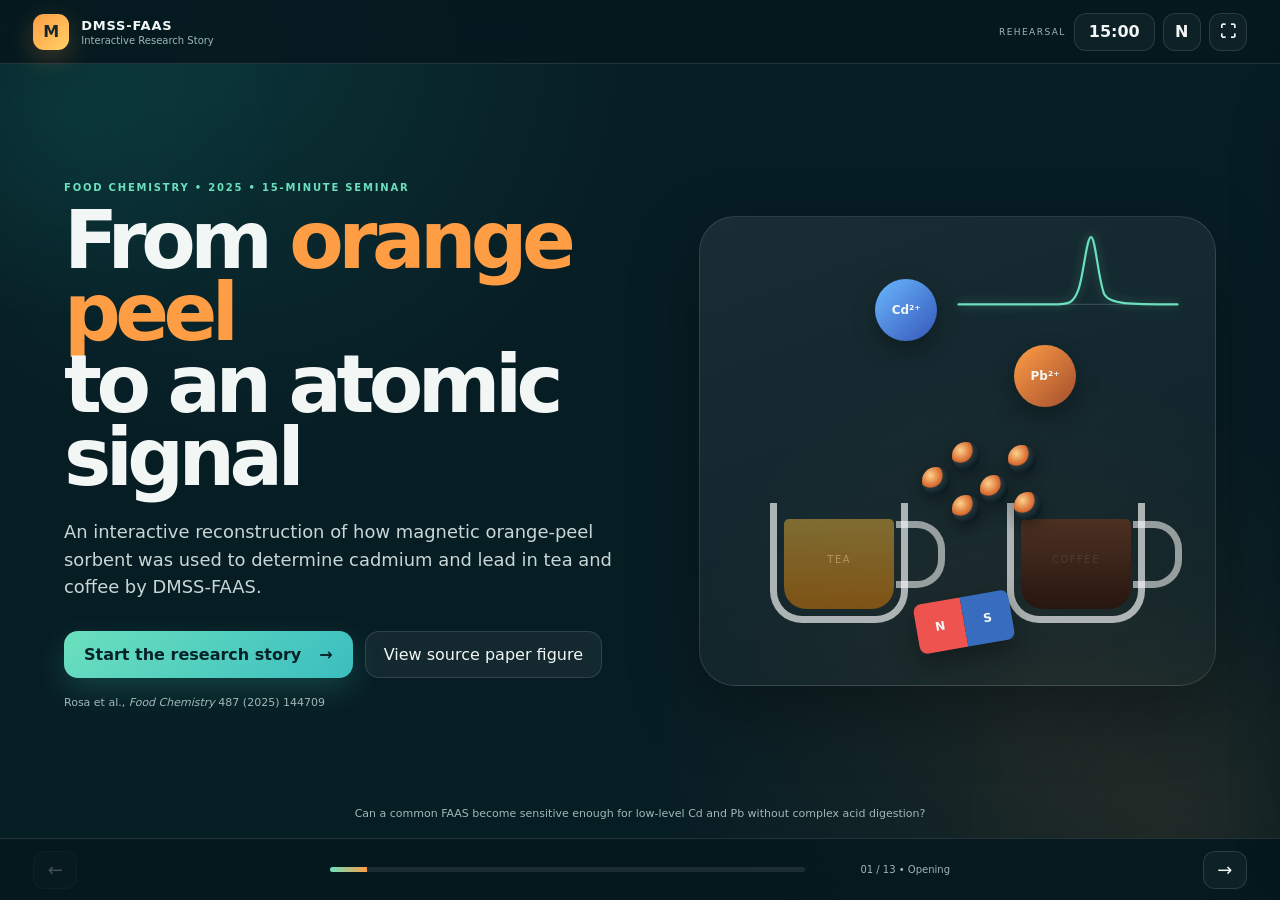
==== index.html @ c02c02b7 "Add files via upload" ====
<!DOCTYPE html>

<html lang="en">
<head>
<meta charset="utf-8"/>
<meta content="width=device-width, initial-scale=1, viewport-fit=cover" name="viewport"/>
<meta content="#071d24" name="theme-color"/>
<meta content="Interactive 15-minute research presentation on DMSS-FAAS determination of cadmium and lead in tea and coffee." name="description"/>
<title>DMSS-FAAS Interactive Research Story</title>
<link href="manifest.webmanifest" rel="manifest"/>
<link href="assets/icon.svg" rel="icon" type="image/svg+xml"/>
<link href="styles.css" rel="stylesheet"/>
</head>
<body>
<div aria-live="polite" class="app" id="app">
<header class="topbar">
<div aria-label="DMSS-FAAS research presentation" class="brand">
<span class="brand-mark">M</span>
<div>
<strong>DMSS-FAAS</strong>
<small>Interactive Research Story</small>
</div>
</div>
<div class="top-actions">
<div class="timer-wrap" title="15-minute rehearsal timer">
<span class="timer-label">REHEARSAL</span>
<button aria-label="Start or pause timer" class="timer" id="timerButton" type="button">15:00</button>
</div>
<button aria-label="Open presenter notes" class="icon-button" id="notesButton" title="Presenter notes (N)" type="button">N</button>
<button aria-label="Enter fullscreen" class="icon-button" id="fullscreenButton" title="Fullscreen (F)" type="button">⛶</button>
</div>
</header>
<main class="stage" id="stage">
<section class="scene is-active scene-opening" data-notes="เปิดด้วยคำถามง่าย ๆ ว่า ชาและกาแฟที่ดื่มทุกวันอาจมีโลหะหนักในระดับต่ำหรือไม่ จากนั้นบอกว่างานนี้ไม่ได้สร้างเครื่องมือใหม่ทั้งเครื่อง แต่ปรับวิธีเตรียมและนำตัวอย่างเข้าสู่ FAAS ให้มีประสิทธิภาพขึ้น" data-time="40" data-title="Opening">
<div class="ambient-orb orb-a"></div><div class="ambient-orb orb-b"></div>
<div class="hero-grid">
<div class="hero-copy reveal">
<span class="eyebrow">FOOD CHEMISTRY • 2025 • 15-MINUTE SEMINAR</span>
<h1>From <em>orange peel</em><br/>to an atomic signal</h1>
<p class="lead">An interactive reconstruction of how magnetic orange-peel sorbent was used to determine cadmium and lead in tea and coffee by DMSS-FAAS.</p>
<div class="hero-actions">
<button class="primary-button" data-next="" type="button">Start the research story <span>→</span></button>
<button class="ghost-button" data-open="paper" type="button">View source paper figure</button>
</div>
<p class="source-line">Rosa et al., <i>Food Chemistry</i> 487 (2025) 144709</p>
</div>
<div aria-label="Animated tea, coffee, metal ions and magnetic sorbent illustration" class="hero-visual reveal delay-1">
<div class="cup tea-cup"><span>TEA</span><i></i></div>
<div class="cup coffee-cup"><span>COFFEE</span><i></i></div>
<div class="metal-ion cd-ion">Cd²⁺</div>
<div class="metal-ion pb-ion">Pb²⁺</div>
<div class="magnetic-cluster">
<span></span><span></span><span></span><span></span><span></span><span></span>
</div>
<div class="magnet-mini"><b>N</b><b>S</b></div>
<svg aria-hidden="true" class="signal-line" viewbox="0 0 420 180">
<path class="signal-base" d="M10 145 C80 145,120 145,180 145 S250 145,410 145"></path>
<path class="signal-peak" d="M10 145 C80 145,120 145,180 145 C215 145,220 142,229 118 C238 94,244 22,252 22 C260 22,265 98,276 126 C286 145,320 145,410 145"></path>
</svg>
</div>
</div>
<div class="opening-question">Can a common FAAS become sensitive enough for low-level Cd and Pb without complex acid digestion?</div>
</section>
<section class="scene" data-notes="เน้นว่านี่เป็นทั้งงานพัฒนาวิธีและงานพิสูจน์ความใช้ได้ เป้าหมายไม่ใช่แค่ให้เกิดสัญญาณ แต่ต้องวัดได้ต่ำกว่าเกณฑ์ ควบคุมความแม่นยำ ความเที่ยง และผลกระทบจากเมทริกซ์" data-time="55" data-title="Goal">
<div class="section-heading">
<span class="section-number">01</span>
<div><span class="eyebrow">RESEARCH GOAL</span><h2>What did the researchers try to prove?</h2></div>
</div>
<div class="goal-layout">
<article class="goal-card main-goal reveal">
<div class="card-icon target-icon">◎</div>
<span class="card-kicker">PRIMARY OBJECTIVE</span>
<h3>Develop and validate a greener FAAS-based method for Cd and Pb in tea and coffee.</h3>
<p>Magnetic orange peel powder (M-OPP) should capture the metals, permit magnetic separation, and carry the analytes directly into the FAAS flame.</p>
</article>
<div class="goal-stack reveal delay-1">
<article class="goal-card compact"><b>1</b><span>Synthesize and characterize M-OPP</span></article>
<article class="goal-card compact"><b>2</b><span>Optimize extraction conditions</span></article>
<article class="goal-card compact"><b>3</b><span>Model kinetics and adsorption capacity</span></article>
<article class="goal-card compact"><b>4</b><span>Validate linearity, LOD, LOQ, precision and accuracy</span></article>
<article class="goal-card compact"><b>5</b><span>Apply the method to commercial beverages</span></article>
</div>
</div>
<div class="regulatory-strip reveal delay-2">
<div><span>ANALYTICAL TARGET</span><strong>Quantify below the maximum residue limits</strong></div>
<div class="threshold"><span>Cd</span><b>20</b><small>µg L⁻¹</small></div>
<div class="threshold"><span>Pb</span><b>50</b><small>µg L⁻¹</small></div>
</div>
</section>
<section class="scene" data-notes="เปรียบเทียบแก่นของวิธีเดิมและวิธีใหม่ วิธีเดิมมักย่อยตัวอย่าง ใช้กรดและพ่นสารละลายผ่าน nebulizer โดยมีเพียงบางส่วนเข้าสู่ atomizer ส่วน DMSS-FAAS สกัดโลหะบนอนุภาคแล้วนำอนุภาคเข้าสู่เปลวไฟโดยตรง" data-time="75" data-title="Old vs new">
<div class="section-heading">
<span class="section-number">02</span>
<div><span class="eyebrow">METHOD DIFFERENCE</span><h2>What changes compared with conventional FAAS?</h2></div>
</div>
<div aria-label="Compare methods" class="comparison-switch" role="tablist">
<button class="compare-tab is-selected" data-method="conventional" type="button">Conventional FAAS</button>
<button class="compare-tab" data-method="dmss" type="button">DMSS-FAAS</button>
</div>
<div class="method-comparison reveal">
<article class="method-panel conventional is-visible" data-method-panel="conventional">
<div class="method-title"><span class="method-badge">OLD WORKFLOW</span><h3>Digest → nebulize → atomize</h3></div>
<div class="conventional-visual">
<div class="acid-bottle">HNO₃</div>
<div class="heat-vessel"><div class="liquid"></div><span>mineralization</span></div>
<div class="arrow-flow">→</div>
<div class="nebulizer"><div class="spray"></div><span>nebulizer</span></div>
<div class="arrow-flow">→</div>
<div class="atomizer-box"><div class="tiny-particles"></div><b>~10%</b><span>reaches atomizer</span></div>
</div>
<div class="method-points"><span>Strong acids / oxidants</span><span>Time and heat</span><span>Low sample transport efficiency</span></div>
</article>
<article class="method-panel dmss" data-method-panel="dmss">
<div class="method-title"><span class="method-badge">PROPOSED WORKFLOW</span><h3>Capture → magnetically collect → burn directly</h3></div>
<div class="dmss-mini-flow">
<div class="mini-step"><i class="tube-icon"></i><span>Cd/Pb captured on M-OPP</span></div><b>→</b>
<div class="mini-step"><i class="magnet-icon"></i><span>Magnetic separation</span></div><b>→</b>
<div class="mini-step"><i class="probe-icon"></i><span>Probe collects particles</span></div><b>→</b>
<div class="mini-step"><i class="flame-icon"></i><span>Direct flame introduction</span></div>
</div>
<div class="transport-meter"><span>Extracted analyte delivered to atomization zone</span><div><i style="width:100%"></i></div><strong>High transfer efficiency</strong></div>
<div class="method-points positive"><span>No complex acid digestion</span><span>Preconcentration</span><span>Stronger transient signal</span></div>
</article>
</div>
<div class="difference-verdict"><b>Central innovation:</b> the sorbent is not only an extractor; it becomes the sample carrier into the flame.</div>
</section>
<section class="scene" data-notes="สาธิตขั้นตอนตาม Fig. 1 ทีละขั้น 30 mL ตัวอย่าง + M-OPP 3 mg เขย่า 25 นาที แยกด้วยแม่เหล็ก 10 วินาที เก็บด้วย probe และนำเข้าเปลวไฟ สัญญาณเป็น transient peak ประมาณ 16 วินาที" data-time="115" data-title="Virtual experiment">
<div class="section-heading">
<span class="section-number">03</span>
<div><span class="eyebrow">INTERACTIVE METHOD</span><h2>Run the DMSS-FAAS experiment</h2></div>
<button class="small-button" id="resetExperiment" type="button">Reset</button>
</div>
<div class="experiment-layout">
<div class="experiment-stage reveal">
<div class="lab-bench">
<div class="sample-tube" id="sampleTube">
<div class="tube-liquid"></div>
<div aria-hidden="true" class="particles" id="particles"></div>
<span class="tube-label">30 mL sample</span>
</div>
<div class="external-magnet" id="externalMagnet"><b>N</b><b>S</b></div>
<div class="magnetic-probe" id="magneticProbe"><span></span><i></i></div>
<div class="faas-unit">
<div class="burner-flame" id="flame"></div>
<div class="burner"></div>
<div class="beam"></div>
<span>FAAS</span>
</div>
<div class="signal-monitor">
<svg aria-label="Transient absorbance signal" viewbox="0 0 300 130">
<path class="axis" d="M12 110 H288 M22 10 V112"></path>
<path class="experiment-signal" d="M22 105 C80 105 120 105 160 105 C190 105 220 105 280 105" id="experimentSignal"></path>
</svg>
<span id="signalCaption">Waiting for sorbent introduction</span>
</div>
</div>
<div class="experiment-status">
<span id="experimentStep">Step 1 of 5</span>
<strong id="experimentInstruction">Add 3 mg of M-OPP to the sample.</strong>
<div class="experiment-progress"><i id="experimentProgress"></i></div>
</div>
</div>
<aside class="experiment-controls reveal delay-1">
<div class="metal-select">
<button class="metal-button is-active" data-metal="Cd" type="button">Cd <small>pH 7.0</small></button>
<button class="metal-button" data-metal="Pb" type="button">Pb <small>pH 4.0</small></button>
</div>
<ol class="protocol-list">
<li class="is-current"><button data-exp-step="0" type="button"><b>01</b><span>Add 3 mg M-OPP</span></button></li>
<li><button data-exp-step="1" type="button"><b>02</b><span>Shake 25 min at 1000 rpm</span></button></li>
<li><button data-exp-step="2" type="button"><b>03</b><span>Magnetic separation, 10 s</span></button></li>
<li><button data-exp-step="3" type="button"><b>04</b><span>Collect with magnetic probe</span></button></li>
<li><button data-exp-step="4" type="button"><b>05</b><span>Insert into flame and read peak</span></button></li>
</ol>
<button class="primary-button full" id="runExperiment" type="button">Run next step <span>→</span></button>
<button class="text-button" data-open="paper" type="button">Compare with Fig. 1 from the paper</button>
</aside>
</div>
</section>
<section class="scene" data-notes="อธิบายว่าทำไมเชื่อว่าวัสดุ M-OPP ถูกสร้างสำเร็จและเหมาะกับการจับโลหะ FTIR แสดง Fe-O และหมู่ฟังก์ชัน zeta potential เป็นลบเหนือ pH 3 ภาพ TEM/SEM และพื้นที่ผิวสนับสนุนลักษณะทางกายภาพ" data-time="80" data-title="Sorbent evidence">
<div class="section-heading">
<span class="section-number">04</span>
<div><span class="eyebrow">MATERIAL + PROOF</span><h2>How was magnetic orange peel powder made and verified?</h2></div>
</div>
<div class="sorbent-layout">
<div class="synthesis-flow reveal">
<button class="synthesis-step is-active" data-synthesis="wash" type="button"><i>01</i><b>Wash &amp; dry</b><span>Orange peel, 60 °C</span></button>
<button class="synthesis-step" data-synthesis="grind" type="button"><i>02</i><b>Grind &amp; sieve</b><span>&lt;106 µm</span></button>
<button class="synthesis-step" data-synthesis="magnetize" type="button"><i>03</i><b>Add Fe₃O₄</b><span>Co-precipitation</span></button>
<button class="synthesis-step" data-synthesis="separate" type="button"><i>04</i><b>Magnetic recovery</b><span>Wash, dry, sieve</span></button>
<div class="synthesis-visual state-wash" id="synthesisVisual">
<div class="orange-peel-shape"></div>
<div class="powder-cloud"></div>
<div class="iron-dots"></div>
<div class="synthesis-magnet"><b>N</b><b>S</b></div>
</div>
</div>
<div class="evidence-grid reveal delay-1">
<article class="evidence-card"><span>CHEMICAL</span><b>FTIR</b><p>Fe–O band near 580 cm⁻¹ supports magnetite incorporation; carboxyl and hydroxyl groups provide binding sites.</p></article>
<article class="evidence-card"><span>SURFACE CHARGE</span><b>Zeta potential</b><p>Negative surface charge above pH 3 favors electrostatic interaction with Cd²⁺ and Pb²⁺.</p></article>
<article class="evidence-card"><span>MORPHOLOGY</span><b>TEM / SEM</b><p>Aggregated, heterogeneous particles and a rougher surface support accessible adsorption sites.</p></article>
<article class="evidence-card metrics"><span>PHYSICAL</span><div><b>41.637</b><small>m² g⁻¹ surface area</small></div><div><b>27.20 ± 1.63</b><small>µm average particle size</small></div></article>
</div>
</div>
<div class="evidence-actions"><button class="ghost-button" data-open="characterization" type="button">Open Fig. 2 characterization</button><button class="ghost-button" data-open="microscopy" type="button">Open Fig. 3 microscopy</button></div>
</section>
<section class="scene" data-notes="เลื่อนค่าตัวแปรเพื่อแสดงว่าแบบจำลอง DOE ทำนาย absorbance สูงขึ้นเมื่อใช้ระดับสูงของตัวแปรในช่วงที่ศึกษา ค่าที่ใช้จริงคือ 30 mL, 3 mg, 25 นาที อธิบายว่านี่เป็นผลภายในขอบเขตแบบ factorial ไม่ใช่การทำนายนอกช่วง" data-time="70" data-title="Optimization">
<div class="section-heading">
<span class="section-number">05</span>
<div><span class="eyebrow">DESIGN OF EXPERIMENTS</span><h2>Why were 30 mL, 3 mg and 25 min selected?</h2></div>
</div>
<div class="optimization-layout">
<div class="optimizer reveal">
<div class="optimizer-toolbar">
<label>Matrix<select id="matrixSelect"><option value="tea">Tea</option><option value="coffee">Coffee</option></select></label>
<label>Metal<select id="optimizerMetal"><option value="Cd">Cd</option><option value="Pb">Pb</option></select></label>
</div>
<label class="range-row"><span>Sample volume <b id="volumeValue">30 mL</b></span><input id="volumeRange" max="30" min="5" step="1" type="range" value="30"/></label>
<label class="range-row"><span>M-OPP mass <b id="massValue">3.0 mg</b></span><input id="massRange" max="3" min="0.5" step="0.1" type="range" value="3"/></label>
<label class="range-row"><span>Contact time <b id="timeValue">25 min</b></span><input id="timeRange" max="25" min="3" step="1" type="range" value="25"/></label>
<button class="primary-button full" id="setOptimum" type="button">Set optimized condition</button>
<p class="model-note">Model-based visualization using the paper's factorial regression within the studied ranges.</p>
</div>
<div class="response-card reveal delay-1">
<span>PREDICTED ABSORBANCE</span>
<strong id="predictedAbsorbance">1.290</strong>
<div class="response-gauge"><i id="responseGauge"></i></div>
<div class="optimization-verdict" id="optimizationVerdict">Optimized region reached</div>
<div class="doe-proof"><div><b>2³ factorial</b><span>screened volume, time and mass</span></div><div><b>Doehlert</b><span>refined volume and time</span></div><div><b>R² 0.911–0.977</b><span>reduced regression models</span></div></div>
</div>
</div>
</section>
<section class="scene" data-notes="แยก kinetics กับ isotherm ให้ชัด kinetics บอกความเร็วและรูปแบบการดูดซับ ส่วน qmax คือความจุสูงสุดของวัสดุ ไม่ใช่ความเข้มข้นในเครื่องดื่ม Pb จับได้มากกว่า Cd อย่างชัดเจน" data-time="65" data-title="Adsorption">
<div class="section-heading">
<span class="section-number">06</span>
<div><span class="eyebrow">MECHANISM</span><h2>How do Cd and Pb behave on M-OPP?</h2></div>
</div>
<div class="adsorption-toggle"><button class="adsorb-button is-active" data-adsorb="Cd" type="button">Cadmium</button><button class="adsorb-button" data-adsorb="Pb" type="button">Lead</button></div>
<div class="adsorption-layout">
<div class="adsorption-animation reveal">
<div class="surface-label">M-OPP surface: –COO⁻ / –OH</div>
<div class="sorbent-surface"><span></span><span></span><span></span><span></span><span></span><span></span></div>
<div class="adsorb-ions cd-mode" id="adsorbIons"><i>Cd²⁺</i><i>Cd²⁺</i><i>Cd²⁺</i><i>Cd²⁺</i><i>Cd²⁺</i></div>
</div>
<div class="kinetics-card reveal delay-1">
<span>KINETIC FIT</span><strong id="kineticModel">Avrami fractional-order</strong>
<svg aria-label="Adsorption kinetics curve" viewbox="0 0 420 210"><path class="axis" d="M45 175 H400 M45 20 V175"></path><path class="curve-line" d="M45 175 C70 80 105 48 160 36 C230 24 310 23 390 23" id="kineticCurve"></path><text x="52" y="18">qₜ</text><text x="385" y="198">t</text></svg>
<div><b id="kineticQe">0.18 mg g⁻¹</b><span>equilibrium capacity from kinetic model</span></div>
</div>
<div class="capacity-card reveal delay-2">
<span>ISOTHERM FIT</span><strong id="isothermModel">Toth</strong>
<div class="capacity-orbit"><b id="qmaxValue">0.510</b><small>mg g⁻¹ q<sub>max</sub></small></div>
<p id="adsorbInterpretation">Cd showed lower capacity and behavior consistent with heterogeneous adsorption sites.</p>
</div>
</div>
<div class="scientific-warning">q<sub>e</sub> and q<sub>max</sub> describe sorbent capacity in adsorption experiments — not contamination levels in beverages.</div>
</section>
<section class="scene" data-notes="อธิบายว่าคำว่า sensitivity gain หมายถึงความชันของ calibration curve สูงขึ้น ไม่ใช่ accuracy สูงขึ้น 106 เท่า Pb ได้ผลเด่นที่สุด ขณะที่ coffee gain ต่ำกว่าน้ำและชาเนื่องจากเมทริกซ์ซับซ้อนกว่า" data-time="70" data-title="Performance">
<div class="section-heading">
<span class="section-number">07</span>
<div><span class="eyebrow">RESULTS + EFFICIENCY</span><h2>How much performance was gained?</h2></div>
</div>
<div class="performance-layout">
<div class="sensitivity-card reveal">
<div class="card-header"><div><span>SENSITIVITY GAIN</span><h3>Calibration slope vs conventional FAAS</h3></div><div class="mini-toggle"><button class="gain-button is-active" data-gain="Cd" type="button">Cd</button><button class="gain-button" data-gain="Pb" type="button">Pb</button></div></div>
<div aria-label="Sensitivity gain bar chart" class="bar-chart" id="gainChart"></div>
<p><b>Important:</b> a 106.66× gain means a steeper calibration slope, not 106.66× better accuracy.</p>
</div>
<div class="efficiency-grid reveal delay-1">
<article><span class="eff-icon">◷</span><b>25 min</b><small>d-SPE extraction</small></article>
<article><span class="eff-icon">⌁</span><b>~16 s</b><small>transient FAAS readout</small></article>
<article><span class="eff-icon">♻</span><b>Low reagent burden</b><small>avoids large acid volumes</small></article>
<article><span class="eff-icon">◉</span><b>3 mg</b><small>M-OPP per analysis</small></article>
</div>
</div>
<div class="performance-verdict"><span>Overall assessment</span><strong>High fit-for-purpose efficiency</strong><small>within the tested matrices and laboratory conditions</small></div>
</section>
<section class="scene" data-notes="ตอบคำถามความน่าเชื่อถือเป็นชั้นหลักฐาน ไม่ใช่บอกแค่ว่า r สูง มีหลักฐานวัสดุ สถิติ วิธีวิเคราะห์ และตัวอย่างจริง แต่ความพร้อมใช้เป็นมาตรฐานยังปานกลาง เพราะยังทำในห้องเดียวและ probe ใส่ด้วยมือ" data-time="90" data-title="Reliability">
<div class="section-heading">
<span class="section-number">08</span>
<div><span class="eyebrow">VALIDATION + RELIABILITY</span><h2>How credible are the results — and how was that shown?</h2></div>
</div>
<div class="reliability-layout">
<div class="validation-dashboard reveal">
<article><span>Linearity</span><b>r = 0.991–0.999</b><i class="status good">PASS</i></article>
<article><span>Cd LOD</span><b>3.24–6.49 µg L⁻¹</b><i class="status good">BELOW MRL</i></article>
<article><span>Pb LOD</span><b>1.56–5.99 µg L⁻¹</b><i class="status good">BELOW MRL</i></article>
<article><span>LOQ</span><b>5–10 µg L⁻¹</b><i class="status good">FIT FOR TARGET</i></article>
<article><span>Precision</span><b>RSD &lt; 20%</b><i class="status good">ACCEPTABLE</i></article>
<article><span>Blank SD</span><b>&lt; 0.005</b><i class="status good">LOW NOISE</i></article>
</div>
<div class="evidence-ladder reveal delay-1">
<h3>Layers of evidence</h3>
<ol>
<li><b>Material evidence</b><span>FTIR, TGA/DTG, zeta potential, TEM/SEM, surface area</span></li>
<li><b>Statistical evidence</b><span>DOE, ANOVA, residual assumptions, model-selection criteria</span></li>
<li><b>Analytical evidence</b><span>Matrix-matched calibration, LOD/LOQ, RSD, RE, blanks</span></li>
<li><b>Application evidence</b><span>Commercial tea and coffee samples plus raw supplementary data</span></li>
</ol>
</div>
<div class="credibility-card reveal delay-2">
<span>CRITICAL JUDGMENT</span>
<div class="credibility-ring"><b>Strong</b><small>in-lab evidence</small></div>
<p>Reliable for the tested method, matrices and laboratory — but not yet proven as a universal standard method.</p>
<div class="limits-mini"><span>Manual probe insertion</span><span>Single research setting</span><span>No inter-lab validation</span><span>No clear CRM / independent confirmation</span></div>
</div>
</div>
</section>
<section class="scene" data-notes="แยก detected กับ quantified Cd ไม่พบเหนือ LOD ส่วน Pb พบเหนือ LOD 8 ตัวอย่าง และวัดเชิงปริมาณได้ 5 ตัวอย่าง ทุกค่าต่ำกว่า 50 ไมโครกรัมต่อลิตร ย้ำว่า not detected ไม่เท่ากับศูนย์" data-time="70" data-title="Real samples">
<div class="section-heading">
<span class="section-number">09</span>
<div><span class="eyebrow">REAL-SAMPLE FINDINGS</span><h2>What happened in actual tea and coffee samples?</h2></div>
</div>
<div class="sample-summary reveal">
<article><span>Cd</span><b>Not detected</b><small>in the reported real-sample analysis</small></article>
<article><span>Pb</span><b>Detected in 8</b><small>samples above LOD</small></article>
<article><span>Pb</span><b>Quantified in 5</b><small>samples above LOQ</small></article>
<article><span>Safety comparison</span><b>All below 50</b><small>µg L⁻¹ Pb MRL</small></article>
</div>
<div class="real-results-layout">
<div class="real-sample-chart reveal" id="realSampleChart"></div>
<div class="sample-inspector reveal delay-1">
<span>SELECT A QUANTIFIED SAMPLE</span>
<div class="sample-buttons" id="sampleButtons"></div>
<div class="selected-sample"><span id="selectedSampleType">Mint tea</span><strong id="selectedSampleValue">10.67</strong><small>µg L⁻¹ Pb</small><div class="mrl-line"><i id="sampleMrlFill"></i><b>MRL 50</b></div></div>
<p><b>“Not detected”</b> means below the method detection limit — not proof of absolute zero.</p>
</div>
</div>
</section>
<section class="scene" data-notes="กำหนดขอบเขตให้ชัด งานนี้ใช้ชาหลายชนิดและกาแฟเชิงพาณิชย์จากตลาดท้องถิ่น เตรียมแบบชงน้ำร้อน ไม่ได้ครอบคลุมทุกประเทศ ทุกแบรนด์ หรือทุกชนิดอาหาร และมีความไม่สอดคล้องของจำนวนตัวอย่างกับช่วง Pb ระหว่างส่วนต่าง ๆ ของบทความ" data-time="60" data-title="Scope">
<div class="section-heading">
<span class="section-number">10</span>
<div><span class="eyebrow">EXPERIMENTAL SCOPE</span><h2>What was tested — and what was not?</h2></div>
</div>
<div class="scope-layout">
<div class="scope-in reveal">
<h3>Inside the study</h3>
<div class="matrix-chips"><span>Chamomile</span><span>Mate</span><span>Black tea</span><span>Fennel</span><span>Mint</span><span>Green tea</span><span>Hibiscus</span><span>Coffee</span></div>
<div class="prep-grid"><article><b>Tea</b><span>1 g / 200 mL water<br/>100 °C, 10 min, filtration</span></article><article><b>Coffee</b><span>10 g / 200 mL water<br/>100 °C, 10 min, filtration</span></article><article><b>Cd</b><span>pH 7.0</span></article><article><b>Pb</b><span>pH 4.0</span></article></div>
</div>
<div class="scope-out reveal delay-1">
<h3>Outside the evidence</h3>
<ul><li>Not a global survey of tea and coffee contamination</li><li>Not validated across multiple laboratories or instruments</li><li>Not automatically transferable to every food matrix</li><li>Manual probe operation may introduce operator dependence</li></ul>
<div class="reporting-note"><b>Reporting caution</b><span>The paper states 33 tea + 10 coffee samples were purchased, while the results section reports 33 real samples analyzed. The Pb range also differs between the abstract/conclusion and Table 4.</span></div>
</div>
</div>
</section>
<section class="scene" data-notes="สรุปเป็นคำตอบสมดุล วิธีนี้มีความไวและเป็นมิตรขึ้น เหมาะกับการตรวจติดตามในเงื่อนไขที่ศึกษา แต่ยังไม่ควรเรียกว่าเป็นวิธีมาตรฐานสากล จบด้วยข้อเสนอให้ทำ automation, inter-lab validation และ independent confirmation" data-time="50" data-title="Conclusion">
<div class="conclusion-grid">
<div class="conclusion-copy reveal">
<span class="eyebrow">FINAL VERDICT</span>
<h2>A promising fit-for-purpose method — not yet a universal standard.</h2>
<div class="answer-grid">
<article><span>GOAL</span><p>Develop a greener, sensitive FAAS method for Cd and Pb in tea and coffee.</p></article>
<article><span>METHOD</span><p>M-OPP captures metals and a magnetic probe introduces the sorbent directly into the flame.</p></article>
<article><span>DIFFERENCE</span><p>Avoids complex digestion and improves analyte transfer and preconcentration.</p></article>
<article><span>RESULTS</span><p>LOQ below regulatory limits; sensitivity gain up to 106.66×; quantified Pb below MRL.</p></article>
<article><span>RELIABILITY</span><p>Strong material, statistical, analytical and real-sample evidence inside one laboratory.</p></article>
<article><span>NEXT PROOF</span><p>Automation, inter-laboratory validation and independent reference confirmation.</p></article>
</div>
</div>
<div class="verdict-visual reveal delay-1">
<div class="cycle-graphic">
<span class="cycle-item c1">Waste-derived<br/>M-OPP</span><span class="cycle-arrow a1">→</span>
<span class="cycle-item c2">Capture<br/>Cd / Pb</span><span class="cycle-arrow a2">→</span>
<span class="cycle-item c3">Direct<br/>FAAS signal</span><span class="cycle-arrow a3">→</span>
<span class="cycle-item c4">Food-safety<br/>monitoring</span>
<div class="cycle-core">DMSS<br/><b>FAAS</b></div>
</div>
<blockquote>“The strongest claim is not the lowest LOD ever; it is a practical balance of sensitivity, simplicity, cost and greener preparation.”</blockquote>
</div>
</div>
<button class="primary-button conclusion-next" data-next="" type="button">Open Q&amp;A evidence panel <span>→</span></button>
</section>
<section class="scene scene-qa" data-notes="หน้านี้ใช้ตอบคำถามหลังจบ ไม่รวมในเวลา 15 นาที กดหัวข้อเพื่อเปิดคำตอบสั้น ๆ และสามารถเปิดภาพต้นฉบับจากบทความได้" data-time="0" data-title="Q&amp;A">
<div class="section-heading">
<span class="section-number">Q&amp;A</span>
<div><span class="eyebrow">BACKUP EVIDENCE</span><h2>Questions the audience may ask</h2></div>
</div>
<div class="qa-grid">
<details open=""><summary>Why use 25 minutes if adsorption equilibrium can occur earlier?</summary><p>The kinetic study describes adsorption in a simplified standard solution. The full analytical optimization considered matrix, volume, sorbent mass, signal and reproducibility, and selected 25 minutes as the optimized operating condition.</p></details>
<details><summary>Why different pH values for Cd and Pb?</summary><p>Adsorption depends on surface charge and metal speciation. The pH screening produced the strongest analytical response at pH 7 for Cd and pH 4 for Pb within the evaluated range.</p></details>
<details><summary>Does 106.66× mean the result is 106.66× more accurate?</summary><p>No. It is a sensitivity gain based on calibration slope. Accuracy and precision were evaluated separately using relative error and RSD.</p></details>
<details><summary>Why is matrix-matched calibration necessary?</summary><p>Water, tea and coffee produced significantly different calibration behavior. Matrix-matched curves reduce bias caused by beverage components.</p></details>
<details><summary>What is the largest practical limitation?</summary><p>Manual probe insertion can affect position, timing and particle delivery. Automation is the clearest next step for reproducibility and routine use.</p></details>
<details><summary>Can the method already be called a standard method?</summary><p>Not yet. It has strong single-laboratory validation, but broad standardization would require inter-laboratory studies, independent confirmation and robust automation.</p></details>
</div>
<div class="reference-footer">
<div><b>Primary reference</b><span>Rosa, T. A. R. et al. (2025). Food Chemistry, 487, 144709.</span></div>
<div class="reference-actions"><button class="ghost-button" data-open="paper" type="button">Fig. 1</button><button class="ghost-button" data-open="characterization" type="button">Fig. 2</button><button class="ghost-button" data-open="microscopy" type="button">Fig. 3</button></div>
</div>
</section>
</main>
<footer class="controls">
<button aria-label="Previous scene" class="nav-button" id="prevButton" type="button">←</button>
<div class="scene-status">
<div class="progress-track"><i id="progressBar"></i></div>
<span id="sceneLabel">01 / 12 • Opening</span>
</div>
<button aria-label="Next scene" class="nav-button" id="nextButton" type="button">→</button>
</footer>
<aside aria-hidden="true" class="notes-panel" id="notesPanel">
<div class="notes-header"><div><span>PRESENTER NOTES</span><strong id="notesTitle">Opening</strong></div><button aria-label="Close notes" id="closeNotes" type="button">×</button></div>
<p id="notesText"></p>
<div class="notes-meta"><span>Suggested scene time</span><b id="sceneTime">0:45</b></div>
<div class="keyboard-help"><b>Keyboard</b><span>← → / Space: navigate</span><span>N: notes</span><span>F: fullscreen</span><span>R: reset timer</span></div>
</aside>
<dialog class="source-dialog" id="sourceDialog">
<button aria-label="Close source figure" class="dialog-close" type="button">×</button>
<div class="dialog-copy"><span id="dialogEyebrow">SOURCE FIGURE</span><h3 id="dialogTitle">DMSS-FAAS workflow</h3><p id="dialogDescription">Figure reproduced from the uploaded research paper for classroom seminar use.</p></div>
<img alt="Source figure from the research paper" id="dialogImage" src="assets/workflow-paper.webp"/>
</dialog>
<div class="install-toast" hidden="" id="installToast"><span>This presentation can be installed and used offline.</span><button id="installButton" type="button">Install</button><button id="dismissInstall" type="button">×</button></div>
</div>
<script src="app.js"></script>
</body>
</html>
---- styles.css ----
:root{
  --bg:#071d24;--bg2:#0a2a31;--panel:#0e343c;--panel2:#123f48;--text:#f2f7f5;--muted:#9fb8b7;
  --mint:#6be0bd;--teal:#1fb4a6;--orange:#ff9d45;--gold:#ffd166;--red:#ff6b6b;--blue:#6ab8ff;
  --line:rgba(255,255,255,.12);--shadow:0 24px 70px rgba(0,0,0,.32);--radius:24px;
}
*{box-sizing:border-box}html,body{margin:0;height:100%;overflow:hidden;background:var(--bg);color:var(--text);font-family:Inter,ui-sans-serif,system-ui,-apple-system,BlinkMacSystemFont,"Segoe UI",sans-serif}button,input,select{font:inherit}button{color:inherit}.app{height:100%;display:grid;grid-template-rows:64px 1fr 62px;background:radial-gradient(circle at 18% 5%,rgba(31,180,166,.14),transparent 30%),radial-gradient(circle at 80% 80%,rgba(255,157,69,.08),transparent 30%),var(--bg)}
.topbar,.controls{position:relative;z-index:30;display:flex;align-items:center;justify-content:space-between;padding:0 clamp(16px,2.6vw,44px);border-color:var(--line);background:rgba(5,24,30,.88);backdrop-filter:blur(18px)}.topbar{border-bottom:1px solid var(--line)}.controls{border-top:1px solid var(--line)}
.brand{display:flex;align-items:center;gap:12px}.brand-mark{display:grid;place-items:center;width:36px;height:36px;border-radius:11px;background:linear-gradient(135deg,var(--orange),var(--gold));color:#17272a;font-weight:900;box-shadow:0 8px 26px rgba(255,157,69,.25)}.brand strong{display:block;letter-spacing:.06em;font-size:13px}.brand small{display:block;color:var(--muted);font-size:10px;margin-top:2px}.top-actions{display:flex;align-items:center;gap:8px}.icon-button,.timer{border:1px solid var(--line);background:rgba(255,255,255,.04);height:38px;border-radius:12px;cursor:pointer}.icon-button{width:38px;font-weight:700}.icon-button:hover,.timer:hover{background:rgba(255,255,255,.09)}.timer-wrap{display:flex;align-items:center;gap:8px}.timer-label{font-size:9px;letter-spacing:.16em;color:var(--muted)}.timer{min-width:74px;padding:0 14px;font-variant-numeric:tabular-nums;font-weight:800}.timer.is-running{border-color:rgba(107,224,189,.5);color:var(--mint)}.timer.is-over{color:var(--red);border-color:rgba(255,107,107,.55)}
.stage{position:relative;overflow:hidden}.scene{position:absolute;inset:0;padding:clamp(24px,3.2vw,54px) clamp(26px,5vw,84px);opacity:0;visibility:hidden;transform:translateX(35px) scale(.99);transition:opacity .42s ease,transform .42s ease,visibility .42s;overflow:hidden}.scene.is-active{opacity:1;visibility:visible;transform:none;z-index:2}.scene.is-leaving{transform:translateX(-35px) scale(.99)}
.section-heading{display:flex;align-items:flex-start;gap:18px;margin-bottom:clamp(18px,2vw,32px)}.section-number{display:grid;place-items:center;min-width:50px;height:50px;border:1px solid rgba(107,224,189,.38);border-radius:16px;color:var(--mint);font-weight:900;font-size:14px}.eyebrow{display:block;color:var(--mint);letter-spacing:.18em;font-size:10px;font-weight:800;margin-bottom:8px}.section-heading h2,.conclusion-copy h2{margin:0;font-size:clamp(28px,3.1vw,52px);line-height:1.02;letter-spacing:-.045em;max-width:1000px}.small-button{margin-left:auto;border:1px solid var(--line);background:rgba(255,255,255,.04);padding:9px 14px;border-radius:11px;cursor:pointer}.small-button:hover{background:rgba(255,255,255,.1)}
.reveal{animation:reveal .6s .05s both}.delay-1{animation-delay:.16s}.delay-2{animation-delay:.27s}@keyframes reveal{from{opacity:0;transform:translateY(14px)}to{opacity:1;transform:none}}
.primary-button,.ghost-button,.text-button{border:0;cursor:pointer}.primary-button{display:inline-flex;align-items:center;justify-content:center;gap:18px;background:linear-gradient(135deg,var(--mint),#3bbec0);color:#062229;font-weight:900;padding:14px 20px;border-radius:14px;box-shadow:0 12px 30px rgba(66,208,184,.2)}.primary-button:hover{transform:translateY(-1px);filter:brightness(1.05)}.primary-button.full{width:100%}.ghost-button{background:rgba(255,255,255,.05);border:1px solid var(--line);padding:13px 18px;border-radius:14px}.ghost-button:hover{background:rgba(255,255,255,.1)}.text-button{background:none;color:var(--mint);padding:8px;text-decoration:underline;text-underline-offset:4px}
.scene-opening{display:grid;place-items:center}.ambient-orb{position:absolute;border-radius:50%;filter:blur(2px);opacity:.55}.orb-a{width:460px;height:460px;background:radial-gradient(circle,rgba(31,180,166,.18),transparent 68%);left:-160px;top:-180px}.orb-b{width:520px;height:520px;background:radial-gradient(circle,rgba(255,157,69,.12),transparent 65%);right:-160px;bottom:-240px}.hero-grid{width:min(1340px,100%);display:grid;grid-template-columns:1.05fr .95fr;gap:clamp(30px,5vw,80px);align-items:center}.hero-copy h1{font-size:clamp(48px,6.2vw,98px);line-height:.91;letter-spacing:-.07em;margin:12px 0 24px}.hero-copy h1 em{font-style:normal;color:var(--orange)}.lead{color:#c8d7d5;font-size:clamp(16px,1.4vw,22px);line-height:1.55;max-width:720px}.hero-actions{display:flex;gap:12px;flex-wrap:wrap;margin-top:30px}.source-line{font-size:11px;color:var(--muted);margin-top:18px}.hero-visual{position:relative;min-height:470px;border:1px solid var(--line);border-radius:36px;background:linear-gradient(160deg,rgba(255,255,255,.075),rgba(255,255,255,.018));box-shadow:var(--shadow);overflow:hidden}.cup{position:absolute;bottom:62px;width:138px;height:120px;border:7px solid rgba(255,255,255,.65);border-top:0;border-radius:0 0 32px 32px;display:grid;place-items:center;font-size:10px;letter-spacing:.15em;color:rgba(255,255,255,.72)}.cup:after{content:"";position:absolute;right:-44px;top:18px;width:42px;height:53px;border:7px solid rgba(255,255,255,.55);border-left:0;border-radius:0 28px 28px 0}.cup i{position:absolute;inset:7px;top:16px;border-radius:5px 5px 22px 22px}.tea-cup{left:70px}.tea-cup i{background:linear-gradient(rgba(212,163,52,.55),rgba(152,93,16,.8))}.coffee-cup{right:70px}.coffee-cup i{background:linear-gradient(rgba(89,51,31,.8),rgba(40,21,15,.96))}.metal-ion{position:absolute;width:62px;height:62px;border-radius:50%;display:grid;place-items:center;font-size:12px;font-weight:900;box-shadow:0 10px 24px rgba(0,0,0,.3);animation:float 3s ease-in-out infinite}.cd-ion{left:34%;top:62px;background:linear-gradient(135deg,var(--blue),#3556b8)}.pb-ion{right:27%;top:128px;background:linear-gradient(135deg,var(--orange),#a34e2d);animation-delay:-1.3s}@keyframes float{50%{transform:translateY(-12px)}}.magnetic-cluster{position:absolute;left:43%;top:210px;width:130px;height:100px}.magnetic-cluster span{position:absolute;width:28px;height:28px;border-radius:50%;background:radial-gradient(circle at 30% 30%,#ffd18c,#d5662b 42%,#25363b 46%,#091b21 75%);box-shadow:0 5px 15px rgba(0,0,0,.4)}.magnetic-cluster span:nth-child(1){left:0;top:40px}.magnetic-cluster span:nth-child(2){left:30px;top:15px}.magnetic-cluster span:nth-child(3){left:58px;top:48px}.magnetic-cluster span:nth-child(4){left:86px;top:18px}.magnetic-cluster span:nth-child(5){left:30px;top:68px}.magnetic-cluster span:nth-child(6){left:92px;top:65px}.magnet-mini{position:absolute;left:42%;bottom:38px;display:flex;transform:rotate(-10deg);box-shadow:0 10px 25px rgba(0,0,0,.35)}.magnet-mini b{display:grid;place-items:center;width:48px;height:50px;font-size:12px}.magnet-mini b:first-child{background:#ef5350;border-radius:8px 0 0 8px}.magnet-mini b:last-child{background:#386cbf;border-radius:0 8px 8px 0}.signal-line{position:absolute;right:32px;top:8px;width:230px}.signal-base{stroke:rgba(255,255,255,.15);fill:none;stroke-width:2}.signal-peak{stroke:var(--mint);fill:none;stroke-width:4;stroke-linecap:round;filter:drop-shadow(0 0 9px rgba(107,224,189,.4));stroke-dasharray:600;stroke-dashoffset:600;animation:draw 2.3s 1s forwards}@keyframes draw{to{stroke-dashoffset:0}}.opening-question{position:absolute;bottom:18px;left:50%;transform:translateX(-50%);font-size:11px;color:var(--muted);text-align:center;width:90%}
.goal-layout{display:grid;grid-template-columns:1.05fr .95fr;gap:22px;max-width:1280px}.goal-card{border:1px solid var(--line);background:linear-gradient(145deg,rgba(255,255,255,.065),rgba(255,255,255,.02));border-radius:var(--radius);box-shadow:0 14px 45px rgba(0,0,0,.13)}.main-goal{padding:34px;min-height:310px}.card-icon{width:58px;height:58px;border-radius:18px;display:grid;place-items:center;background:rgba(107,224,189,.12);color:var(--mint);font-size:35px}.card-kicker{display:block;margin:25px 0 10px;color:var(--mint);font-size:10px;letter-spacing:.16em;font-weight:800}.main-goal h3{font-size:clamp(24px,2.2vw,38px);line-height:1.12;margin:0 0 16px;letter-spacing:-.035em}.main-goal p{color:#bdd0cd;line-height:1.55;font-size:15px}.goal-stack{display:grid;gap:10px}.goal-card.compact{padding:15px 18px;display:flex;align-items:center;gap:15px}.goal-card.compact b{width:31px;height:31px;border-radius:10px;background:rgba(255,157,69,.12);display:grid;place-items:center;color:var(--orange)}.goal-card.compact span{font-size:14px}.regulatory-strip{margin-top:22px;max-width:1280px;border-radius:20px;padding:18px 24px;background:linear-gradient(90deg,rgba(107,224,189,.12),rgba(255,157,69,.09));border:1px solid var(--line);display:grid;grid-template-columns:1fr auto auto;gap:24px;align-items:center}.regulatory-strip>div:first-child span{font-size:9px;letter-spacing:.16em;color:var(--muted);display:block}.regulatory-strip>div:first-child strong{font-size:17px}.threshold{display:grid;grid-template-columns:auto auto;column-gap:8px;align-items:center}.threshold span{font-weight:900}.threshold b{font-size:32px;color:var(--gold)}.threshold small{grid-column:2;color:var(--muted)}
.comparison-switch{display:inline-flex;padding:4px;background:rgba(255,255,255,.05);border:1px solid var(--line);border-radius:14px;margin-bottom:18px}.compare-tab{border:0;background:transparent;padding:10px 18px;border-radius:10px;cursor:pointer;color:var(--muted);font-weight:800}.compare-tab.is-selected{background:var(--text);color:#08252c}.method-comparison{position:relative;max-width:1320px;height:390px}.method-panel{position:absolute;inset:0;border-radius:28px;border:1px solid var(--line);background:linear-gradient(150deg,rgba(255,255,255,.065),rgba(255,255,255,.015));padding:28px;opacity:0;transform:scale(.98);pointer-events:none;transition:.35s}.method-panel.is-visible{opacity:1;transform:none;pointer-events:auto}.method-title{display:flex;align-items:center;gap:16px}.method-title h3{font-size:28px;margin:0}.method-badge{font-size:9px;letter-spacing:.15em;font-weight:900;color:var(--orange);border:1px solid rgba(255,157,69,.35);padding:7px 9px;border-radius:8px}.conventional-visual{display:flex;align-items:center;justify-content:center;gap:30px;height:210px}.acid-bottle{width:70px;height:100px;border-radius:8px 8px 18px 18px;background:linear-gradient(#f4f6f2 65%,#e9d54f 66%);color:#183037;display:grid;place-items:center;font-weight:900;box-shadow:0 12px 20px rgba(0,0,0,.2)}.acid-bottle:before{content:"";position:absolute}.heat-vessel{position:relative;width:110px;height:125px;border:4px solid rgba(255,255,255,.7);border-top:0;border-radius:0 0 28px 28px}.heat-vessel .liquid{position:absolute;left:5px;right:5px;bottom:5px;height:64%;border-radius:0 0 20px 20px;background:rgba(255,194,80,.45)}.heat-vessel:after{content:"♨";position:absolute;bottom:-42px;width:100%;text-align:center;color:var(--orange);font-size:28px}.heat-vessel span,.nebulizer span{position:absolute;bottom:-63px;width:160px;left:50%;transform:translateX(-50%);font-size:10px;color:var(--muted);text-align:center}.arrow-flow{font-size:34px;color:var(--muted)}.nebulizer{position:relative;width:130px;height:55px;border-radius:28px;background:#d6e2df}.spray{position:absolute;right:-70px;top:4px;width:76px;height:48px;background:radial-gradient(circle at 5% 50%,rgba(107,224,189,.8) 0 2px,transparent 3px),radial-gradient(circle at 35% 20%,rgba(107,224,189,.5) 0 2px,transparent 3px),radial-gradient(circle at 65% 65%,rgba(107,224,189,.4) 0 2px,transparent 3px);background-size:16px 16px}.atomizer-box{width:160px;height:130px;border:1px dashed rgba(255,255,255,.3);border-radius:18px;display:grid;place-items:center;text-align:center}.atomizer-box b{font-size:38px;color:var(--red)}.atomizer-box span{font-size:10px;color:var(--muted)}.tiny-particles{position:absolute}.method-points{display:flex;justify-content:center;gap:12px}.method-points span{font-size:11px;border:1px solid rgba(255,107,107,.25);background:rgba(255,107,107,.08);color:#ffc2c2;padding:8px 12px;border-radius:999px}.method-points.positive span{border-color:rgba(107,224,189,.25);background:rgba(107,224,189,.08);color:#c5fff0}.dmss-mini-flow{display:grid;grid-template-columns:1fr auto 1fr auto 1fr auto 1fr;align-items:center;gap:18px;margin:40px 0 26px}.dmss-mini-flow>b{color:var(--muted);font-size:25px}.mini-step{display:flex;flex-direction:column;align-items:center;text-align:center;gap:12px}.mini-step i{display:block;width:70px;height:70px;border-radius:22px;background:rgba(107,224,189,.1);border:1px solid rgba(107,224,189,.22);position:relative}.mini-step span{font-size:12px;color:#c8d8d5}.tube-icon:before{content:"";position:absolute;left:24px;top:12px;width:22px;height:42px;border:3px solid var(--mint);border-top:0;border-radius:0 0 12px 12px}.magnet-icon:before{content:"N  S";position:absolute;inset:18px 8px;display:grid;place-items:center;background:linear-gradient(90deg,#ef5350 50%,#386cbf 50%);border-radius:8px;font-style:normal;font-size:9px;word-spacing:18px}.probe-icon:before{content:"";position:absolute;width:5px;height:48px;background:#d4dedc;left:32px;top:8px;border-radius:3px}.probe-icon:after{content:"";position:absolute;width:24px;height:12px;border-radius:50%;background:#34251f;left:23px;bottom:9px}.flame-icon:before{content:"";position:absolute;left:22px;top:8px;width:28px;height:50px;background:linear-gradient(var(--gold),var(--orange),#2e7dff);clip-path:polygon(50% 0,78% 35%,88% 64%,70% 100%,28% 100%,10% 64%,24% 34%)}.transport-meter{max-width:760px;margin:0 auto 18px;text-align:center}.transport-meter>span{font-size:11px;color:var(--muted)}.transport-meter>div{height:10px;border-radius:10px;background:rgba(255,255,255,.08);overflow:hidden;margin:8px 0}.transport-meter i{display:block;height:100%;background:linear-gradient(90deg,var(--mint),var(--gold));border-radius:10px;animation:fill 1s .3s both}@keyframes fill{from{width:0}}.transport-meter strong{font-size:13px;color:var(--mint)}.difference-verdict{max-width:1320px;margin-top:18px;padding:15px 20px;border-left:3px solid var(--orange);background:rgba(255,157,69,.07);border-radius:0 14px 14px 0;color:#d9e5e2;font-size:14px}
.experiment-layout{display:grid;grid-template-columns:1fr 360px;gap:24px;height:calc(100% - 92px)}.experiment-stage{border-radius:28px;border:1px solid var(--line);background:linear-gradient(160deg,rgba(255,255,255,.055),rgba(255,255,255,.015));position:relative;overflow:hidden}.lab-bench{position:absolute;inset:0 0 90px}.lab-bench:after{content:"";position:absolute;left:4%;right:4%;bottom:55px;height:12px;background:#203c42;border-radius:8px;box-shadow:0 14px 0 #112a30}.sample-tube{position:absolute;left:16%;bottom:68px;width:112px;height:230px;border:5px solid rgba(225,240,237,.72);border-top-width:9px;border-radius:12px 12px 44px 44px;overflow:hidden;transition:.8s}.tube-liquid{position:absolute;left:5px;right:5px;bottom:5px;height:72%;background:linear-gradient(rgba(157,216,199,.26),rgba(68,143,133,.42));border-radius:0 0 36px 36px}.tube-label{position:absolute;bottom:50px;width:100%;text-align:center;font-size:10px;color:#d9ebe7}.particles{position:absolute;inset:48px 8px 10px}.particles i{position:absolute;width:9px;height:9px;border-radius:50%;background:radial-gradient(circle at 30% 30%,#f9a95e,#783f24 45%,#17262b 52%);transition:1s;animation:particle-float 2s ease-in-out infinite}@keyframes particle-float{50%{transform:translate(8px,-8px)}}.sample-tube.is-shaking{animation:shake .12s infinite}@keyframes shake{25%{transform:translateX(-5px) rotate(-1deg)}75%{transform:translateX(5px) rotate(1deg)}}.particles.is-settled i{top:auto!important;bottom:var(--settle,5px)!important;left:var(--left,30%)!important;animation:none}.external-magnet{position:absolute;left:14.6%;bottom:25px;display:flex;opacity:.1;transform:translateY(40px);transition:.7s}.external-magnet.is-active{opacity:1;transform:none}.external-magnet b{display:grid;place-items:center;width:62px;height:45px;font-size:11px}.external-magnet b:first-child{background:#ef5350;border-radius:8px 0 0 8px}.external-magnet b:last-child{background:#386cbf;border-radius:0 8px 8px 0}.magnetic-probe{position:absolute;left:38%;top:10px;width:50px;height:300px;transform:translateY(-340px);transition:1s}.magnetic-probe span{position:absolute;left:21px;top:0;width:8px;height:260px;border-radius:5px;background:linear-gradient(90deg,#a8b9ba,#f2f5f4,#819596)}.magnetic-probe i{position:absolute;left:8px;bottom:10px;width:35px;height:25px;border-radius:50%;background:#231a18;box-shadow:0 0 15px #ff9d45}.magnetic-probe.is-lowered{transform:translateY(30px)}.magnetic-probe.is-flame{left:64%;top:135px;transform:rotate(58deg);transform-origin:top;z-index:3}.faas-unit{position:absolute;right:8%;bottom:56px;width:270px;height:190px}.burner{position:absolute;left:50px;bottom:0;width:180px;height:55px;border-radius:8px 8px 20px 20px;background:linear-gradient(#b7c3c2,#4b6266)}.burner:before{content:"";position:absolute;left:15px;right:15px;top:-10px;height:13px;border-radius:50%;background:#192c31}.burner-flame{position:absolute;left:87px;bottom:45px;width:110px;height:135px;opacity:.55;background:radial-gradient(ellipse at bottom,rgba(70,151,255,.8),rgba(77,214,202,.35) 35%,rgba(255,193,85,.35) 60%,transparent 72%);clip-path:polygon(50% 0,73% 25%,91% 63%,78% 100%,20% 100%,9% 63%,28% 28%);filter:blur(2px);transition:.5s}.burner-flame.is-hot{opacity:1;filter:drop-shadow(0 0 25px rgba(255,157,69,.5))}.beam{position:absolute;left:-70px;right:-130px;top:70px;height:4px;background:linear-gradient(90deg,transparent,var(--gold) 18%,var(--gold) 80%,transparent);box-shadow:0 0 14px rgba(255,209,102,.55)}.faas-unit>span{position:absolute;right:0;bottom:4px;color:var(--muted);font-size:11px}.signal-monitor{position:absolute;right:4%;top:20px;width:300px;border:1px solid var(--line);background:rgba(3,16,20,.72);border-radius:18px;padding:8px 10px 10px}.signal-monitor svg{width:100%;height:100px}.axis{stroke:rgba(255,255,255,.16);fill:none;stroke-width:2}.experiment-signal{stroke:var(--mint);fill:none;stroke-width:4;stroke-linecap:round;transition:1.2s}.signal-monitor span{display:block;text-align:center;font-size:10px;color:var(--muted)}.experiment-status{position:absolute;left:0;right:0;bottom:0;height:90px;border-top:1px solid var(--line);padding:15px 22px;background:rgba(5,24,30,.7)}.experiment-status span{font-size:9px;letter-spacing:.15em;color:var(--mint)}.experiment-status strong{display:block;margin:6px 0 9px;font-size:14px}.experiment-progress{height:5px;background:rgba(255,255,255,.08);border-radius:5px;overflow:hidden}.experiment-progress i{display:block;height:100%;width:20%;background:linear-gradient(90deg,var(--mint),var(--gold));transition:.5s}.experiment-controls{border:1px solid var(--line);border-radius:28px;background:rgba(255,255,255,.035);padding:18px;display:flex;flex-direction:column}.metal-select{display:grid;grid-template-columns:1fr 1fr;gap:8px}.metal-button{border:1px solid var(--line);background:transparent;border-radius:13px;padding:10px;cursor:pointer;font-weight:900}.metal-button small{display:block;color:var(--muted);font-weight:500;margin-top:3px}.metal-button.is-active{background:rgba(107,224,189,.12);border-color:rgba(107,224,189,.4);color:var(--mint)}.protocol-list{padding:0;margin:14px 0;list-style:none;display:grid;gap:6px;flex:1}.protocol-list button{width:100%;border:0;background:transparent;display:flex;align-items:center;gap:12px;text-align:left;padding:10px;border-radius:12px;cursor:pointer}.protocol-list li.is-current button{background:rgba(255,255,255,.08)}.protocol-list b{color:var(--orange);font-size:10px}.protocol-list span{font-size:12px}.protocol-list li.is-done span{text-decoration:line-through;color:var(--muted)}
.sorbent-layout{display:grid;grid-template-columns:.95fr 1.05fr;gap:24px}.synthesis-flow{position:relative;display:grid;grid-template-columns:1fr 1fr;gap:10px;padding-right:220px;min-height:360px}.synthesis-step{border:1px solid var(--line);background:rgba(255,255,255,.03);border-radius:18px;padding:18px;text-align:left;cursor:pointer}.synthesis-step.is-active{border-color:rgba(255,157,69,.5);background:rgba(255,157,69,.09)}.synthesis-step i{display:block;color:var(--orange);font-style:normal;font-size:9px;margin-bottom:15px}.synthesis-step b{display:block;font-size:15px}.synthesis-step span{display:block;color:var(--muted);font-size:10px;margin-top:5px}.synthesis-visual{position:absolute;right:0;top:0;width:200px;height:100%;border:1px solid var(--line);border-radius:24px;background:radial-gradient(circle at 50% 38%,rgba(255,157,69,.15),transparent 50%),rgba(255,255,255,.025);overflow:hidden}.orange-peel-shape{position:absolute;left:44px;top:55px;width:115px;height:115px;border-radius:50%;border:24px solid var(--orange);border-left-color:transparent;transform:rotate(-35deg);transition:.6s}.orange-peel-shape:after{content:"";position:absolute;inset:0;border-radius:50%;border:8px solid #ffd68d}.powder-cloud,.iron-dots{position:absolute;inset:35px}.powder-cloud:before{content:"";position:absolute;inset:80px 20px 25px;background:radial-gradient(circle at 20% 30%,#df8a36 0 3px,transparent 4px),radial-gradient(circle at 70% 15%,#f3b26c 0 3px,transparent 4px),radial-gradient(circle at 45% 70%,#bb6527 0 3px,transparent 4px);background-size:16px 17px;opacity:0;transition:.6s}.iron-dots:before{content:"";position:absolute;inset:65px 10px 20px;background:radial-gradient(circle,#172328 0 4px,#df7934 5px 7px,transparent 8px);background-size:26px 25px;opacity:0;transition:.6s}.synthesis-magnet{position:absolute;left:43px;bottom:24px;display:flex;opacity:0;transition:.6s}.synthesis-magnet b{width:55px;height:40px;display:grid;place-items:center;font-size:9px}.synthesis-magnet b:first-child{background:#ef5350;border-radius:8px 0 0 8px}.synthesis-magnet b:last-child{background:#386cbf;border-radius:0 8px 8px 0}.state-grind .orange-peel-shape{opacity:0;transform:scale(.2)}.state-grind .powder-cloud:before{opacity:1}.state-magnetize .orange-peel-shape{opacity:0}.state-magnetize .iron-dots:before{opacity:1}.state-separate .orange-peel-shape{opacity:0}.state-separate .iron-dots:before,.state-separate .synthesis-magnet{opacity:1}.evidence-grid{display:grid;grid-template-columns:1fr 1fr;gap:12px}.evidence-card{border:1px solid var(--line);background:rgba(255,255,255,.035);border-radius:20px;padding:20px}.evidence-card>span{font-size:9px;letter-spacing:.15em;color:var(--mint)}.evidence-card>b{display:block;font-size:22px;margin:8px 0}.evidence-card p{font-size:12px;line-height:1.5;color:#b8ccca;margin:0}.evidence-card.metrics{display:grid;grid-template-columns:1fr 1fr;gap:10px}.evidence-card.metrics>span{grid-column:1/-1}.evidence-card.metrics div{background:rgba(255,255,255,.04);padding:12px;border-radius:14px}.evidence-card.metrics b{font-size:20px;color:var(--gold)}.evidence-card.metrics small{display:block;color:var(--muted);font-size:9px;margin-top:5px}.evidence-actions{display:flex;justify-content:flex-end;gap:10px;margin-top:14px}
.optimization-layout{display:grid;grid-template-columns:1fr .9fr;gap:24px;max-width:1220px}.optimizer,.response-card{border:1px solid var(--line);border-radius:26px;background:rgba(255,255,255,.035);padding:26px}.optimizer-toolbar{display:grid;grid-template-columns:1fr 1fr;gap:12px;margin-bottom:22px}.optimizer-toolbar label{font-size:10px;color:var(--muted)}.optimizer-toolbar select{width:100%;margin-top:6px;background:#0b2b32;color:var(--text);border:1px solid var(--line);border-radius:10px;padding:10px}.range-row{display:block;margin:19px 0}.range-row>span{display:flex;justify-content:space-between;font-size:12px}.range-row b{color:var(--gold)}input[type=range]{width:100%;accent-color:var(--mint);margin-top:12px}.model-note{font-size:10px;color:var(--muted);line-height:1.5}.response-card{text-align:center;display:flex;flex-direction:column;align-items:center}.response-card>span{font-size:9px;letter-spacing:.16em;color:var(--muted)}.response-card>strong{font-size:clamp(60px,7vw,100px);line-height:1;color:var(--mint);margin:15px 0}.response-gauge{width:85%;height:13px;border-radius:12px;background:rgba(255,255,255,.08);overflow:hidden}.response-gauge i{display:block;height:100%;background:linear-gradient(90deg,var(--blue),var(--mint),var(--gold));width:90%;border-radius:12px;transition:.5s}.optimization-verdict{margin:12px 0 20px;padding:8px 12px;border-radius:999px;background:rgba(107,224,189,.11);color:var(--mint);font-size:11px}.doe-proof{width:100%;display:grid;grid-template-columns:1fr 1fr 1fr;gap:8px}.doe-proof div{padding:12px 8px;border-radius:14px;background:rgba(255,255,255,.04)}.doe-proof b{display:block;font-size:12px}.doe-proof span{display:block;font-size:8px;color:var(--muted);margin-top:4px}
.adsorption-toggle{display:inline-flex;border:1px solid var(--line);border-radius:13px;padding:4px;background:rgba(255,255,255,.03);margin-bottom:18px}.adsorb-button{border:0;background:transparent;color:var(--muted);padding:9px 16px;border-radius:9px;cursor:pointer}.adsorb-button.is-active{background:var(--text);color:#08252c;font-weight:900}.adsorption-layout{display:grid;grid-template-columns:1.1fr .95fr .75fr;gap:18px}.adsorption-animation,.kinetics-card,.capacity-card{min-height:330px;border:1px solid var(--line);border-radius:24px;background:rgba(255,255,255,.035);padding:22px;position:relative;overflow:hidden}.surface-label{font-size:10px;color:var(--muted)}.sorbent-surface{position:absolute;left:10%;right:10%;bottom:42px;height:80px;border-radius:50% 50% 22px 22px;background:linear-gradient(170deg,#934b28,#3b2821);box-shadow:inset 0 14px 30px rgba(255,171,82,.18),0 20px 30px rgba(0,0,0,.3)}.sorbent-surface span{position:absolute;width:16px;height:16px;border-radius:50%;background:#d66b35;top:-5px}.sorbent-surface span:nth-child(1){left:10%}.sorbent-surface span:nth-child(2){left:27%;top:-12px}.sorbent-surface span:nth-child(3){left:43%}.sorbent-surface span:nth-child(4){left:59%;top:-11px}.sorbent-surface span:nth-child(5){left:74%}.sorbent-surface span:nth-child(6){left:88%;top:-8px}.adsorb-ions i{position:absolute;width:52px;height:52px;border-radius:50%;display:grid;place-items:center;font-style:normal;font-size:10px;font-weight:900;background:linear-gradient(135deg,var(--blue),#3556b8);animation:adsorb 3.2s ease-in-out infinite}.adsorb-ions.pb-mode i{background:linear-gradient(135deg,var(--orange),#9a4f2b)}.adsorb-ions i:nth-child(1){left:15%;top:55px}.adsorb-ions i:nth-child(2){left:38%;top:90px;animation-delay:-.8s}.adsorb-ions i:nth-child(3){left:60%;top:46px;animation-delay:-1.5s}.adsorb-ions i:nth-child(4){left:75%;top:116px;animation-delay:-2.2s}.adsorb-ions i:nth-child(5){left:25%;top:150px;animation-delay:-2.7s}@keyframes adsorb{50%,100%{transform:translateY(115px) scale(.8);opacity:.8}}.kinetics-card>span,.capacity-card>span{font-size:9px;letter-spacing:.15em;color:var(--muted)}.kinetics-card>strong,.capacity-card>strong{display:block;font-size:19px;margin:10px 0;color:var(--mint)}.kinetics-card svg{width:100%;height:185px}.curve-line{stroke:var(--orange);stroke-width:4;fill:none;stroke-linecap:round;transition:.6s}.kinetics-card>div{display:flex;align-items:center;gap:12px}.kinetics-card>div b{color:var(--gold)}.kinetics-card>div span{color:var(--muted);font-size:9px}.capacity-card{text-align:center}.capacity-orbit{width:145px;height:145px;border:1px solid rgba(107,224,189,.28);border-radius:50%;margin:25px auto 16px;display:grid;place-items:center;align-content:center;background:radial-gradient(circle,rgba(107,224,189,.1),transparent 65%);box-shadow:0 0 0 15px rgba(107,224,189,.025)}.capacity-orbit b{font-size:38px;color:var(--gold)}.capacity-orbit small{font-size:9px;color:var(--muted)}.capacity-card p{color:#b8ccca;font-size:11px;line-height:1.5}.scientific-warning{margin-top:16px;font-size:11px;color:#f4d9a3;border:1px solid rgba(255,209,102,.2);background:rgba(255,209,102,.06);padding:11px 14px;border-radius:13px;text-align:center}
.performance-layout{display:grid;grid-template-columns:1.25fr .75fr;gap:20px}.sensitivity-card{border:1px solid var(--line);border-radius:26px;background:rgba(255,255,255,.035);padding:24px}.card-header{display:flex;justify-content:space-between;align-items:flex-start}.card-header span{font-size:9px;letter-spacing:.15em;color:var(--muted)}.card-header h3{font-size:20px;margin:7px 0}.mini-toggle{display:flex;border:1px solid var(--line);border-radius:10px;padding:3px}.gain-button{border:0;background:transparent;color:var(--muted);padding:7px 12px;border-radius:7px;cursor:pointer}.gain-button.is-active{background:var(--text);color:#08252c;font-weight:900}.bar-chart{height:265px;display:flex;align-items:flex-end;justify-content:center;gap:11%;padding:20px 40px 0;border-bottom:1px solid var(--line)}.bar-column{height:100%;width:21%;display:flex;flex-direction:column;justify-content:flex-end;align-items:center;gap:8px}.bar-column b{font-size:18px;color:var(--gold)}.bar-column i{width:100%;background:linear-gradient(var(--mint),#258b8d);border-radius:12px 12px 4px 4px;transition:.55s;min-height:8px;box-shadow:0 0 20px rgba(107,224,189,.15)}.bar-column span{font-size:11px;color:var(--muted);margin-bottom:8px}.sensitivity-card p{font-size:11px;color:#bbcecb;margin:15px 0 0}.efficiency-grid{display:grid;grid-template-columns:1fr 1fr;gap:12px}.efficiency-grid article{border:1px solid var(--line);border-radius:22px;background:rgba(255,255,255,.035);padding:20px;display:flex;flex-direction:column;justify-content:center;min-height:155px}.eff-icon{font-size:25px;color:var(--orange)}.efficiency-grid b{font-size:20px;margin:14px 0 4px}.efficiency-grid small{color:var(--muted)}.performance-verdict{margin-top:18px;max-width:1190px;display:flex;align-items:center;gap:18px;border:1px solid rgba(107,224,189,.25);background:rgba(107,224,189,.07);border-radius:18px;padding:14px 20px}.performance-verdict span{font-size:9px;letter-spacing:.15em;color:var(--muted)}.performance-verdict strong{font-size:18px;color:var(--mint)}.performance-verdict small{margin-left:auto;color:var(--muted)}
.reliability-layout{display:grid;grid-template-columns:1.05fr .9fr .72fr;gap:16px}.validation-dashboard{display:grid;grid-template-columns:1fr 1fr;gap:9px}.validation-dashboard article{border:1px solid var(--line);border-radius:17px;background:rgba(255,255,255,.035);padding:15px}.validation-dashboard span{font-size:9px;color:var(--muted);display:block}.validation-dashboard b{display:block;font-size:15px;margin:7px 0 10px}.status{display:inline-block;font-style:normal;font-size:8px;letter-spacing:.1em;padding:5px 7px;border-radius:6px}.status.good{background:rgba(107,224,189,.12);color:var(--mint)}.evidence-ladder,.credibility-card{border:1px solid var(--line);border-radius:22px;background:rgba(255,255,255,.035);padding:20px}.evidence-ladder h3{margin:0 0 15px}.evidence-ladder ol{list-style:none;padding:0;margin:0;display:grid;gap:13px;counter-reset:step}.evidence-ladder li{counter-increment:step;position:relative;padding-left:38px}.evidence-ladder li:before{content:counter(step);position:absolute;left:0;top:0;width:25px;height:25px;display:grid;place-items:center;border-radius:8px;background:rgba(255,157,69,.13);color:var(--orange);font-size:9px;font-weight:900}.evidence-ladder b{display:block;font-size:12px}.evidence-ladder span{display:block;font-size:9px;color:var(--muted);line-height:1.45;margin-top:3px}.credibility-card{text-align:center}.credibility-card>span{font-size:9px;letter-spacing:.15em;color:var(--muted)}.credibility-ring{margin:18px auto;width:148px;height:148px;border-radius:50%;display:grid;place-items:center;align-content:center;background:conic-gradient(var(--mint) 0 72%,rgba(255,255,255,.07) 72%);position:relative}.credibility-ring:before{content:"";position:absolute;inset:12px;border-radius:50%;background:#0c3038}.credibility-ring b,.credibility-ring small{position:relative}.credibility-ring b{font-size:24px;color:var(--mint)}.credibility-ring small{font-size:9px;color:var(--muted)}.credibility-card p{font-size:11px;line-height:1.5;color:#bdd0cd}.limits-mini{display:flex;flex-wrap:wrap;gap:6px;justify-content:center}.limits-mini span{font-size:8px;color:#f2c2c2;background:rgba(255,107,107,.07);border:1px solid rgba(255,107,107,.18);padding:5px 7px;border-radius:999px}
.sample-summary{display:grid;grid-template-columns:repeat(4,1fr);gap:10px;margin-bottom:18px}.sample-summary article{border:1px solid var(--line);border-radius:18px;background:rgba(255,255,255,.035);padding:15px}.sample-summary span{display:block;font-size:9px;color:var(--muted)}.sample-summary b{display:block;font-size:18px;margin:7px 0}.sample-summary small{font-size:9px;color:var(--muted)}.real-results-layout{display:grid;grid-template-columns:1.15fr .85fr;gap:20px}.real-sample-chart,.sample-inspector{border:1px solid var(--line);border-radius:24px;background:rgba(255,255,255,.035);min-height:330px}.real-sample-chart{display:flex;align-items:flex-end;gap:7%;padding:35px 38px 25px;position:relative}.real-sample-chart:before{content:"Pb MRL = 50 µg L⁻¹";position:absolute;left:28px;right:28px;top:24px;border-top:1px dashed rgba(255,209,102,.55);padding-top:6px;font-size:9px;color:var(--gold);text-align:right}.sample-result-bar{flex:1;height:100%;display:flex;flex-direction:column;justify-content:flex-end;align-items:center;gap:7px}.sample-result-bar i{display:block;width:72%;background:linear-gradient(var(--orange),#a4532d);border-radius:10px 10px 4px 4px;min-height:5px;transition:.45s}.sample-result-bar b{font-size:11px;color:var(--gold)}.sample-result-bar span{font-size:8px;color:var(--muted);text-align:center}.sample-inspector{padding:22px}.sample-inspector>span{font-size:9px;letter-spacing:.15em;color:var(--muted)}.sample-buttons{display:flex;flex-wrap:wrap;gap:7px;margin:13px 0}.sample-buttons button{border:1px solid var(--line);background:transparent;border-radius:9px;padding:7px 9px;font-size:9px;cursor:pointer}.sample-buttons button.is-active{background:var(--text);color:#08252c;font-weight:900}.selected-sample{padding:17px;background:rgba(255,255,255,.04);border-radius:17px;text-align:center}.selected-sample>span{display:block;color:var(--mint);font-size:11px}.selected-sample>strong{font-size:54px;color:var(--gold)}.selected-sample>small{display:block;color:var(--muted)}.mrl-line{height:9px;background:rgba(255,255,255,.08);border-radius:9px;margin:16px 0 6px;position:relative}.mrl-line i{display:block;height:100%;background:linear-gradient(90deg,var(--mint),var(--orange));border-radius:9px;transition:.45s}.mrl-line b{position:absolute;right:0;top:13px;font-size:8px;color:var(--muted)}.sample-inspector p{font-size:10px;color:#b8ccca;line-height:1.5;margin-top:18px}
.scope-layout{display:grid;grid-template-columns:1.05fr .95fr;gap:20px}.scope-in,.scope-out{border:1px solid var(--line);border-radius:26px;background:rgba(255,255,255,.035);padding:25px;min-height:410px}.scope-in h3,.scope-out h3{margin:0 0 18px;font-size:22px}.scope-in h3{color:var(--mint)}.scope-out h3{color:var(--orange)}.matrix-chips{display:flex;flex-wrap:wrap;gap:8px}.matrix-chips span{border:1px solid rgba(107,224,189,.2);background:rgba(107,224,189,.07);padding:8px 11px;border-radius:999px;font-size:10px}.prep-grid{display:grid;grid-template-columns:1fr 1fr;gap:10px;margin-top:25px}.prep-grid article{padding:16px;border-radius:17px;background:rgba(255,255,255,.04)}.prep-grid b{display:block;color:var(--gold);font-size:14px;margin-bottom:6px}.prep-grid span{font-size:10px;color:var(--muted);line-height:1.5}.scope-out ul{padding-left:20px;color:#c0d1cf;font-size:12px;line-height:1.7}.reporting-note{margin-top:18px;border-left:3px solid var(--orange);background:rgba(255,157,69,.07);padding:14px;border-radius:0 14px 14px 0}.reporting-note b{display:block;color:var(--orange);font-size:11px}.reporting-note span{display:block;color:#c8d6d4;font-size:9px;line-height:1.55;margin-top:6px}
.conclusion-grid{display:grid;grid-template-columns:1.15fr .85fr;gap:32px;align-items:center;height:calc(100% - 45px)}.conclusion-copy h2{font-size:clamp(36px,4.2vw,66px);max-width:850px}.answer-grid{display:grid;grid-template-columns:1fr 1fr;gap:9px;margin-top:24px}.answer-grid article{border:1px solid var(--line);background:rgba(255,255,255,.032);border-radius:16px;padding:14px}.answer-grid span{font-size:8px;letter-spacing:.15em;color:var(--mint)}.answer-grid p{font-size:10px;line-height:1.45;color:#c3d3d0;margin:6px 0 0}.verdict-visual{display:flex;flex-direction:column;align-items:center}.cycle-graphic{position:relative;width:390px;height:390px;border-radius:50%;border:1px solid rgba(107,224,189,.14);background:radial-gradient(circle,rgba(107,224,189,.09),transparent 58%)}.cycle-core{position:absolute;left:50%;top:50%;transform:translate(-50%,-50%);width:128px;height:128px;border-radius:50%;display:grid;place-items:center;align-content:center;text-align:center;background:linear-gradient(145deg,#164d56,#0b2a31);border:1px solid rgba(107,224,189,.25);box-shadow:0 20px 50px rgba(0,0,0,.35);color:var(--mint)}.cycle-core b{font-size:24px;color:var(--text)}.cycle-item{position:absolute;width:100px;height:70px;border-radius:18px;background:rgba(255,255,255,.045);border:1px solid var(--line);display:grid;place-items:center;text-align:center;font-size:10px}.c1{left:145px;top:12px}.c2{right:10px;top:150px}.c3{left:145px;bottom:12px}.c4{left:10px;top:150px}.cycle-arrow{position:absolute;color:var(--orange);font-size:22px}.a1{right:64px;top:86px;transform:rotate(45deg)}.a2{right:67px;bottom:83px;transform:rotate(135deg)}.a3{left:66px;bottom:84px;transform:rotate(225deg)}.verdict-visual blockquote{font-size:11px;line-height:1.6;color:#bed0cd;text-align:center;max-width:430px;margin:20px 0 0}.conclusion-next{position:absolute;bottom:20px;right:5vw}.scene-qa{overflow:auto;padding-bottom:50px}.qa-grid{display:grid;grid-template-columns:1fr 1fr;gap:12px}.qa-grid details{border:1px solid var(--line);background:rgba(255,255,255,.035);border-radius:17px;padding:15px}.qa-grid summary{cursor:pointer;font-size:12px;font-weight:800}.qa-grid p{font-size:10px;line-height:1.55;color:#b9ccca}.reference-footer{display:flex;justify-content:space-between;align-items:center;margin-top:16px;border-top:1px solid var(--line);padding-top:15px}.reference-footer b{display:block;font-size:10px}.reference-footer span{font-size:9px;color:var(--muted)}.reference-actions{display:flex;gap:8px}
.nav-button{width:44px;height:38px;border-radius:12px;border:1px solid var(--line);background:rgba(255,255,255,.04);cursor:pointer;font-size:18px}.nav-button:hover{background:rgba(255,255,255,.1)}.nav-button:disabled{opacity:.25;cursor:not-allowed}.scene-status{width:min(620px,60vw);display:flex;align-items:center;gap:15px}.progress-track{height:5px;background:rgba(255,255,255,.09);border-radius:6px;overflow:hidden;flex:1}.progress-track i{display:block;height:100%;width:8.3%;background:linear-gradient(90deg,var(--mint),var(--orange));transition:.45s}.scene-status span{font-size:10px;color:var(--muted);min-width:130px;text-align:right}
.notes-panel{position:fixed;z-index:60;right:18px;top:80px;bottom:80px;width:min(370px,calc(100vw - 36px));border:1px solid var(--line);border-radius:22px;background:rgba(7,29,36,.97);backdrop-filter:blur(24px);box-shadow:var(--shadow);padding:20px;transform:translateX(calc(100% + 40px));transition:.35s}.notes-panel.is-open{transform:none}.notes-header{display:flex;justify-content:space-between;align-items:flex-start;border-bottom:1px solid var(--line);padding-bottom:14px}.notes-header span{font-size:8px;letter-spacing:.15em;color:var(--mint)}.notes-header strong{display:block;font-size:18px;margin-top:4px}.notes-header button,.dialog-close{border:0;background:rgba(255,255,255,.06);width:32px;height:32px;border-radius:10px;cursor:pointer;font-size:20px}.notes-panel>p{font-size:13px;line-height:1.7;color:#d2dfdd}.notes-meta{display:flex;justify-content:space-between;border:1px solid var(--line);background:rgba(255,255,255,.03);border-radius:13px;padding:12px}.notes-meta span{font-size:9px;color:var(--muted)}.notes-meta b{color:var(--gold)}.keyboard-help{position:absolute;left:20px;right:20px;bottom:20px;border-top:1px solid var(--line);padding-top:12px;display:grid;grid-template-columns:1fr 1fr;gap:5px}.keyboard-help b{grid-column:1/-1;font-size:10px}.keyboard-help span{font-size:8px;color:var(--muted)}
.source-dialog{width:min(1100px,94vw);max-height:90vh;border:1px solid var(--line);border-radius:24px;background:#071d24;color:var(--text);padding:22px;box-shadow:var(--shadow)}.source-dialog::backdrop{background:rgba(0,0,0,.72);backdrop-filter:blur(7px)}.dialog-close{position:absolute;right:16px;top:16px;color:var(--text)}.dialog-copy span{font-size:9px;letter-spacing:.15em;color:var(--mint)}.dialog-copy h3{margin:7px 0;font-size:25px}.dialog-copy p{color:var(--muted);font-size:11px}.source-dialog img{display:block;max-width:100%;max-height:68vh;margin:12px auto 0;border-radius:13px;background:white}.install-toast{position:fixed;z-index:80;left:50%;bottom:75px;transform:translateX(-50%);display:flex;align-items:center;gap:12px;background:#f4f8f6;color:#0b2a31;padding:10px 12px 10px 16px;border-radius:14px;box-shadow:var(--shadow);font-size:11px}.install-toast button{border:0;border-radius:8px;padding:7px 10px;cursor:pointer}.install-toast button:first-of-type{background:#0b2a31;color:white}
@media(max-width:1050px){.scene{padding:24px 35px}.hero-grid{grid-template-columns:1fr 1fr}.hero-visual{min-height:380px}.goal-layout,.sorbent-layout,.optimization-layout,.performance-layout,.real-results-layout,.scope-layout,.conclusion-grid{gap:14px}.experiment-layout{grid-template-columns:1fr 300px}.reliability-layout{grid-template-columns:1fr 1fr}.credibility-card{grid-column:1/-1;display:grid;grid-template-columns:auto 160px 1fr;align-items:center;text-align:left}.credibility-ring{margin:0 18px}.limits-mini{justify-content:flex-start}.adsorption-layout{grid-template-columns:1fr 1fr}.capacity-card{grid-column:1/-1;min-height:190px;display:grid;grid-template-columns:1fr 180px 1.2fr;align-items:center;text-align:left}.capacity-orbit{margin:0}.cycle-graphic{transform:scale(.82)}}
@media(max-width:800px){html,body{overflow:auto}.app{min-height:100%;height:auto;grid-template-rows:58px auto 58px}.stage{min-height:calc(100vh - 116px);overflow:visible}.scene{position:relative;display:none;min-height:calc(100vh - 116px);padding:22px 18px 35px;overflow:visible}.scene.is-active{display:block}.topbar,.controls{position:sticky}.topbar{top:0}.controls{bottom:0}.timer-label,.brand small{display:none}.hero-grid,.goal-layout,.experiment-layout,.sorbent-layout,.optimization-layout,.performance-layout,.real-results-layout,.scope-layout,.conclusion-grid,.reliability-layout,.adsorption-layout{grid-template-columns:1fr}.hero-visual{min-height:360px}.goal-stack{grid-template-columns:1fr 1fr}.regulatory-strip{grid-template-columns:1fr auto auto}.method-comparison{height:500px}.conventional-visual{transform:scale(.75);transform-origin:center}.dmss-mini-flow{grid-template-columns:1fr 1fr;gap:12px}.dmss-mini-flow>b{display:none}.experiment-layout{height:auto}.experiment-stage{min-height:540px}.experiment-controls{min-height:470px}.evidence-grid{grid-template-columns:1fr 1fr}.adsorption-layout .capacity-card{grid-column:auto;display:block;min-height:300px;text-align:center}.sample-summary{grid-template-columns:1fr 1fr}.qa-grid{grid-template-columns:1fr}.conclusion-grid{height:auto}.verdict-visual{margin-top:25px}.conclusion-next{position:static;margin-top:20px}.scene-status{width:60vw}.performance-verdict{flex-wrap:wrap}.performance-verdict small{margin-left:0}.credibility-card{grid-column:auto;display:block;text-align:center}.credibility-ring{margin:15px auto}.limits-mini{justify-content:center}}
@media(max-width:520px){.topbar{padding:0 10px}.brand-mark{width:32px;height:32px}.icon-button{display:none}.scene-status span{display:none}.scene-status{width:62vw}.hero-copy h1{font-size:48px}.hero-visual{min-height:330px}.tea-cup{left:30px}.coffee-cup{right:35px}.goal-stack,.evidence-grid,.sample-summary,.prep-grid,.answer-grid{grid-template-columns:1fr}.regulatory-strip{grid-template-columns:1fr 1fr}.regulatory-strip>div:first-child{grid-column:1/-1}.method-comparison{height:570px}.method-panel{padding:18px}.method-title{align-items:flex-start;flex-direction:column}.conventional-visual{gap:14px;transform:scale(.62)}.experiment-stage{min-height:510px}.sample-tube{left:10%}.external-magnet{left:7%}.faas-unit{right:-5%;transform:scale(.78)}.signal-monitor{right:1%;width:220px}.synthesis-flow{padding-right:0;padding-bottom:240px}.synthesis-visual{top:auto;bottom:0;width:100%;height:220px}.evidence-actions{justify-content:flex-start;flex-wrap:wrap}.optimizer-toolbar{grid-template-columns:1fr}.bar-chart{padding-left:10px;padding-right:10px}.efficiency-grid{grid-template-columns:1fr 1fr}.real-sample-chart{gap:3%;padding:35px 12px 25px}.scope-in,.scope-out{min-height:auto}.cycle-graphic{transform:scale(.72);margin:-45px}.notes-panel{top:66px;bottom:66px}.source-dialog{padding:14px}}
@media(prefers-reduced-motion:reduce){*,*:before,*:after{animation-duration:.01ms!important;animation-iteration-count:1!important;scroll-behavior:auto!important;transition-duration:.01ms!important}}
.install-toast[hidden]{display:none!important}
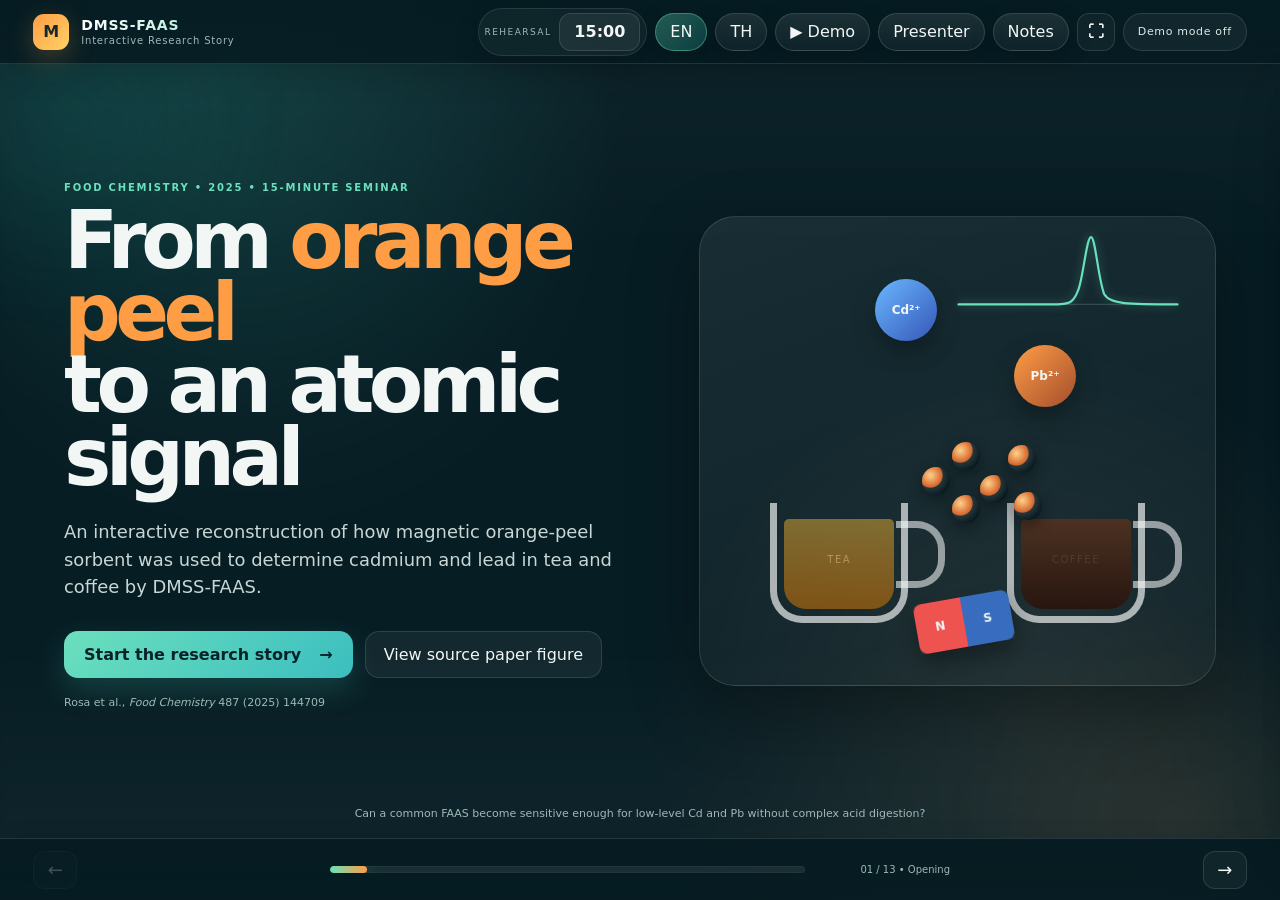
==== commit d61e455d: "Add files via upload" ====
--- a/index.html
+++ b/index.html
@@ -5,8 +5,8 @@
 <meta charset="utf-8"/>
 <meta content="width=device-width, initial-scale=1, viewport-fit=cover" name="viewport"/>
 <meta content="#071d24" name="theme-color"/>
-<meta content="Interactive 15-minute research presentation on DMSS-FAAS determination of cadmium and lead in tea and coffee." name="description"/>
-<title>DMSS-FAAS Interactive Research Story</title>
+<meta content="Beautiful bilingual interactive research presentation on DMSS-FAAS determination of cadmium and lead in tea and coffee." name="description"/>
+<title>DMSS-FAAS Interactive Research Story v1.2.0</title>
 <link href="manifest.webmanifest" rel="manifest"/>
 <link href="assets/icon.svg" rel="icon" type="image/svg+xml"/>
 <link href="styles.css" rel="stylesheet"/>
@@ -22,12 +22,21 @@
 </div>
 </div>
 <div class="top-actions">
-<div class="timer-wrap" title="15-minute rehearsal timer">
-<span class="timer-label">REHEARSAL</span>
+<div class="timer-wrap hero-timer" title="15-minute rehearsal timer">
+<span class="timer-label" id="timerLabel">REHEARSAL</span>
 <button aria-label="Start or pause timer" class="timer" id="timerButton" type="button">15:00</button>
 </div>
-<button aria-label="Open presenter notes" class="icon-button" id="notesButton" title="Presenter notes (N)" type="button">N</button>
+<div class="control-cluster lang-switch" role="group" aria-label="Language switch">
+<a aria-label="Switch to English" class="chip-button is-active" href="index.html" id="langEnLink">EN</a>
+<a aria-label="Switch to Thai" class="chip-button" href="index_th.html" id="langThLink">TH</a>
+</div>
+<div class="control-cluster utility-switch" role="group" aria-label="Presentation utilities">
+<button aria-label="Toggle demo mode" class="chip-button" id="autoplayButton" title="Auto-play demo mode (D)" type="button">▶ Demo</button>
+<button aria-label="Open presenter mode" class="chip-button" id="presenterButton" title="Presenter mode (P)" type="button">Presenter</button>
+<button aria-label="Open quick notes" class="chip-button" id="notesButton" title="Quick notes (N)" type="button">Notes</button>
 <button aria-label="Enter fullscreen" class="icon-button" id="fullscreenButton" title="Fullscreen (F)" type="button">⛶</button>
+</div>
+<div class="demo-indicator" hidden="" id="demoIndicator">Demo mode off</div>
 </div>
 </header>
 <main class="stage" id="stage">
@@ -399,10 +408,50 @@
 <button aria-label="Next scene" class="nav-button" id="nextButton" type="button">→</button>
 </footer>
 <aside aria-hidden="true" class="notes-panel" id="notesPanel">
-<div class="notes-header"><div><span>PRESENTER NOTES</span><strong id="notesTitle">Opening</strong></div><button aria-label="Close notes" id="closeNotes" type="button">×</button></div>
+<div class="notes-header"><div><span id="notesPanelLabel">QUICK NOTES</span><strong id="notesTitle">Opening</strong></div><button aria-label="Close notes" id="closeNotes" type="button">×</button></div>
 <p id="notesText"></p>
-<div class="notes-meta"><span>Suggested scene time</span><b id="sceneTime">0:45</b></div>
-<div class="keyboard-help"><b>Keyboard</b><span>← → / Space: navigate</span><span>N: notes</span><span>F: fullscreen</span><span>R: reset timer</span></div>
+<div class="notes-meta"><span id="sceneTimeLabel">Suggested scene time</span><b id="sceneTime">0:45</b></div>
+<div class="keyboard-help"><b id="keyboardHelpLabel">Keyboard</b><span id="kbNav">← → / Space: navigate</span><span id="kbNotes">N: notes</span><span id="kbFull">F: fullscreen</span><span id="kbReset">R: reset timer</span><span id="kbDemo">D: demo mode</span><span id="kbPresenter">P: presenter mode</span></div>
+</aside>
+<aside aria-hidden="true" class="presenter-panel" id="presenterPanel">
+<div class="presenter-header">
+<div>
+<span id="presenterEyebrow">PRESENTER MODE</span>
+<strong id="presenterCurrentTitle">Opening</strong>
+<small id="presenterCurrentIndex">Scene 1 of 12</small>
+</div>
+<div class="presenter-header-actions">
+<button class="chip-button" id="presenterAutoplayButton" type="button">▶ Demo</button>
+<button class="icon-button" id="closePresenter" type="button">×</button>
+</div>
+</div>
+<div class="presenter-grid">
+<section class="presenter-card spotlight-card">
+<span id="presenterCurrentLabel">Current scene</span>
+<h3 id="presenterAudienceTitle">Opening</h3>
+<p id="presenterNotesText">Presenter notes will appear here.</p>
+<div class="presenter-inline-stats">
+<div><small id="presenterSuggestedLabel">Suggested time</small><b id="presenterSceneTime">0:40</b></div>
+<div><small id="presenterCountdownLabel">Auto next in</small><b id="presenterCountdown">—</b></div>
+<div><small id="presenterTimerLabel">Rehearsal timer</small><b id="presenterTimer">15:00</b></div>
+</div>
+<div class="presenter-inline-actions">
+<button class="small-button" id="presenterPrev" type="button">← Prev</button>
+<button class="small-button" id="presenterNext" type="button">Next →</button>
+<button class="small-button" id="presenterRestartDemo" type="button">Restart demo</button>
+</div>
+</section>
+<section class="presenter-card next-scene-card">
+<span id="presenterNextLabel">Up next</span>
+<h3 id="presenterNextTitle">Goal</h3>
+<p id="presenterNextHint">Prepare the transition to the next scene.</p>
+<div class="presenter-mini-timeline" id="presenterMiniTimeline"></div>
+</section>
+<section class="presenter-card scene-list-card">
+<div class="scene-list-head"><span id="sceneListLabel">Scene list</span><small id="sceneListHint">Jump directly to any scene</small></div>
+<div class="presenter-scene-list" id="presenterSceneList"></div>
+</section>
+</div>
 </aside>
 <dialog class="source-dialog" id="sourceDialog">
 <button aria-label="Close source figure" class="dialog-close" type="button">×</button>
--- a/styles.css
+++ b/styles.css
@@ -2,17 +2,18 @@
   --bg:#071d24;--bg2:#0a2a31;--panel:#0e343c;--panel2:#123f48;--text:#f2f7f5;--muted:#9fb8b7;
   --mint:#6be0bd;--teal:#1fb4a6;--orange:#ff9d45;--gold:#ffd166;--red:#ff6b6b;--blue:#6ab8ff;
   --line:rgba(255,255,255,.12);--shadow:0 24px 70px rgba(0,0,0,.32);--radius:24px;
+  --topbar-h:64px;--controls-h:62px;--vh:1vh;
 }
-*{box-sizing:border-box}html,body{margin:0;height:100%;overflow:hidden;background:var(--bg);color:var(--text);font-family:Inter,ui-sans-serif,system-ui,-apple-system,BlinkMacSystemFont,"Segoe UI",sans-serif}button,input,select{font:inherit}button{color:inherit}.app{height:100%;display:grid;grid-template-rows:64px 1fr 62px;background:radial-gradient(circle at 18% 5%,rgba(31,180,166,.14),transparent 30%),radial-gradient(circle at 80% 80%,rgba(255,157,69,.08),transparent 30%),var(--bg)}
-.topbar,.controls{position:relative;z-index:30;display:flex;align-items:center;justify-content:space-between;padding:0 clamp(16px,2.6vw,44px);border-color:var(--line);background:rgba(5,24,30,.88);backdrop-filter:blur(18px)}.topbar{border-bottom:1px solid var(--line)}.controls{border-top:1px solid var(--line)}
-.brand{display:flex;align-items:center;gap:12px}.brand-mark{display:grid;place-items:center;width:36px;height:36px;border-radius:11px;background:linear-gradient(135deg,var(--orange),var(--gold));color:#17272a;font-weight:900;box-shadow:0 8px 26px rgba(255,157,69,.25)}.brand strong{display:block;letter-spacing:.06em;font-size:13px}.brand small{display:block;color:var(--muted);font-size:10px;margin-top:2px}.top-actions{display:flex;align-items:center;gap:8px}.icon-button,.timer{border:1px solid var(--line);background:rgba(255,255,255,.04);height:38px;border-radius:12px;cursor:pointer}.icon-button{width:38px;font-weight:700}.icon-button:hover,.timer:hover{background:rgba(255,255,255,.09)}.timer-wrap{display:flex;align-items:center;gap:8px}.timer-label{font-size:9px;letter-spacing:.16em;color:var(--muted)}.timer{min-width:74px;padding:0 14px;font-variant-numeric:tabular-nums;font-weight:800}.timer.is-running{border-color:rgba(107,224,189,.5);color:var(--mint)}.timer.is-over{color:var(--red);border-color:rgba(255,107,107,.55)}
-.stage{position:relative;overflow:hidden}.scene{position:absolute;inset:0;padding:clamp(24px,3.2vw,54px) clamp(26px,5vw,84px);opacity:0;visibility:hidden;transform:translateX(35px) scale(.99);transition:opacity .42s ease,transform .42s ease,visibility .42s;overflow:hidden}.scene.is-active{opacity:1;visibility:visible;transform:none;z-index:2}.scene.is-leaving{transform:translateX(-35px) scale(.99)}
+*{box-sizing:border-box}html{margin:0;height:100%;overflow:hidden;-webkit-text-size-adjust:100%}body{margin:0;height:100%;overflow:hidden;background:var(--bg);color:var(--text);font-family:Inter,ui-sans-serif,system-ui,-apple-system,BlinkMacSystemFont,"Segoe UI",sans-serif;width:100%;min-width:320px}button,input,select{font:inherit;min-width:0}button{color:inherit}img,svg,canvas{max-width:100%;height:auto}.app{height:100%;min-height:calc(var(--vh,1vh)*100);display:grid;grid-template-rows:var(--topbar-h) 1fr var(--controls-h);background:radial-gradient(circle at 18% 5%,rgba(31,180,166,.14),transparent 30%),radial-gradient(circle at 80% 80%,rgba(255,157,69,.08),transparent 30%),var(--bg)}
+.topbar,.controls{position:relative;z-index:30;display:flex;align-items:center;justify-content:space-between;gap:10px;padding:8px clamp(16px,2.6vw,44px);border-color:var(--line);background:rgba(5,24,30,.88);backdrop-filter:blur(18px)}.topbar{min-height:var(--topbar-h);border-bottom:1px solid var(--line)}.controls{min-height:var(--controls-h);border-top:1px solid var(--line)}
+.brand{display:flex;align-items:center;gap:12px}.brand-mark{display:grid;place-items:center;width:36px;height:36px;border-radius:11px;background:linear-gradient(135deg,var(--orange),var(--gold));color:#17272a;font-weight:900;box-shadow:0 8px 26px rgba(255,157,69,.25)}.brand strong{display:block;letter-spacing:.06em;font-size:13px}.brand small{display:block;color:var(--muted);font-size:10px;margin-top:2px}.top-actions{display:flex;align-items:center;gap:8px;flex-wrap:wrap;justify-content:flex-end}.icon-button,.timer{border:1px solid var(--line);background:rgba(255,255,255,.04);height:38px;border-radius:12px;cursor:pointer}.icon-button{width:38px;font-weight:700}.icon-button:hover,.timer:hover{background:rgba(255,255,255,.09)}.timer-wrap{display:flex;align-items:center;gap:8px}.timer-label{font-size:9px;letter-spacing:.16em;color:var(--muted)}.timer{min-width:74px;padding:0 14px;font-variant-numeric:tabular-nums;font-weight:800}.timer.is-running{border-color:rgba(107,224,189,.5);color:var(--mint)}.timer.is-over{color:var(--red);border-color:rgba(255,107,107,.55)}
+.stage{position:relative;overflow:hidden;min-height:0}.scene{position:absolute;inset:0;width:100%;padding:clamp(24px,3.2vw,54px) clamp(26px,5vw,84px);opacity:0;visibility:hidden;transform:translateX(35px) scale(.99);transition:opacity .42s ease,transform .42s ease,visibility .42s;overflow:hidden}.scene.is-active{opacity:1;visibility:visible;transform:none;z-index:2}.scene.is-leaving{transform:translateX(-35px) scale(.99)}
 .section-heading{display:flex;align-items:flex-start;gap:18px;margin-bottom:clamp(18px,2vw,32px)}.section-number{display:grid;place-items:center;min-width:50px;height:50px;border:1px solid rgba(107,224,189,.38);border-radius:16px;color:var(--mint);font-weight:900;font-size:14px}.eyebrow{display:block;color:var(--mint);letter-spacing:.18em;font-size:10px;font-weight:800;margin-bottom:8px}.section-heading h2,.conclusion-copy h2{margin:0;font-size:clamp(28px,3.1vw,52px);line-height:1.02;letter-spacing:-.045em;max-width:1000px}.small-button{margin-left:auto;border:1px solid var(--line);background:rgba(255,255,255,.04);padding:9px 14px;border-radius:11px;cursor:pointer}.small-button:hover{background:rgba(255,255,255,.1)}
 .reveal{animation:reveal .6s .05s both}.delay-1{animation-delay:.16s}.delay-2{animation-delay:.27s}@keyframes reveal{from{opacity:0;transform:translateY(14px)}to{opacity:1;transform:none}}
-.primary-button,.ghost-button,.text-button{border:0;cursor:pointer}.primary-button{display:inline-flex;align-items:center;justify-content:center;gap:18px;background:linear-gradient(135deg,var(--mint),#3bbec0);color:#062229;font-weight:900;padding:14px 20px;border-radius:14px;box-shadow:0 12px 30px rgba(66,208,184,.2)}.primary-button:hover{transform:translateY(-1px);filter:brightness(1.05)}.primary-button.full{width:100%}.ghost-button{background:rgba(255,255,255,.05);border:1px solid var(--line);padding:13px 18px;border-radius:14px}.ghost-button:hover{background:rgba(255,255,255,.1)}.text-button{background:none;color:var(--mint);padding:8px;text-decoration:underline;text-underline-offset:4px}
+.primary-button,.ghost-button,.text-button{border:0;cursor:pointer;max-width:100%}.primary-button{display:inline-flex;align-items:center;justify-content:center;gap:18px;background:linear-gradient(135deg,var(--mint),#3bbec0);color:#062229;font-weight:900;padding:14px 20px;border-radius:14px;box-shadow:0 12px 30px rgba(66,208,184,.2)}.primary-button:hover{transform:translateY(-1px);filter:brightness(1.05)}.primary-button.full{width:100%}.ghost-button{background:rgba(255,255,255,.05);border:1px solid var(--line);padding:13px 18px;border-radius:14px}.ghost-button:hover{background:rgba(255,255,255,.1)}.text-button{background:none;color:var(--mint);padding:8px;text-decoration:underline;text-underline-offset:4px}
 .scene-opening{display:grid;place-items:center}.ambient-orb{position:absolute;border-radius:50%;filter:blur(2px);opacity:.55}.orb-a{width:460px;height:460px;background:radial-gradient(circle,rgba(31,180,166,.18),transparent 68%);left:-160px;top:-180px}.orb-b{width:520px;height:520px;background:radial-gradient(circle,rgba(255,157,69,.12),transparent 65%);right:-160px;bottom:-240px}.hero-grid{width:min(1340px,100%);display:grid;grid-template-columns:1.05fr .95fr;gap:clamp(30px,5vw,80px);align-items:center}.hero-copy h1{font-size:clamp(48px,6.2vw,98px);line-height:.91;letter-spacing:-.07em;margin:12px 0 24px}.hero-copy h1 em{font-style:normal;color:var(--orange)}.lead{color:#c8d7d5;font-size:clamp(16px,1.4vw,22px);line-height:1.55;max-width:720px}.hero-actions{display:flex;gap:12px;flex-wrap:wrap;margin-top:30px}.source-line{font-size:11px;color:var(--muted);margin-top:18px}.hero-visual{position:relative;min-height:470px;border:1px solid var(--line);border-radius:36px;background:linear-gradient(160deg,rgba(255,255,255,.075),rgba(255,255,255,.018));box-shadow:var(--shadow);overflow:hidden}.cup{position:absolute;bottom:62px;width:138px;height:120px;border:7px solid rgba(255,255,255,.65);border-top:0;border-radius:0 0 32px 32px;display:grid;place-items:center;font-size:10px;letter-spacing:.15em;color:rgba(255,255,255,.72)}.cup:after{content:"";position:absolute;right:-44px;top:18px;width:42px;height:53px;border:7px solid rgba(255,255,255,.55);border-left:0;border-radius:0 28px 28px 0}.cup i{position:absolute;inset:7px;top:16px;border-radius:5px 5px 22px 22px}.tea-cup{left:70px}.tea-cup i{background:linear-gradient(rgba(212,163,52,.55),rgba(152,93,16,.8))}.coffee-cup{right:70px}.coffee-cup i{background:linear-gradient(rgba(89,51,31,.8),rgba(40,21,15,.96))}.metal-ion{position:absolute;width:62px;height:62px;border-radius:50%;display:grid;place-items:center;font-size:12px;font-weight:900;box-shadow:0 10px 24px rgba(0,0,0,.3);animation:float 3s ease-in-out infinite}.cd-ion{left:34%;top:62px;background:linear-gradient(135deg,var(--blue),#3556b8)}.pb-ion{right:27%;top:128px;background:linear-gradient(135deg,var(--orange),#a34e2d);animation-delay:-1.3s}@keyframes float{50%{transform:translateY(-12px)}}.magnetic-cluster{position:absolute;left:43%;top:210px;width:130px;height:100px}.magnetic-cluster span{position:absolute;width:28px;height:28px;border-radius:50%;background:radial-gradient(circle at 30% 30%,#ffd18c,#d5662b 42%,#25363b 46%,#091b21 75%);box-shadow:0 5px 15px rgba(0,0,0,.4)}.magnetic-cluster span:nth-child(1){left:0;top:40px}.magnetic-cluster span:nth-child(2){left:30px;top:15px}.magnetic-cluster span:nth-child(3){left:58px;top:48px}.magnetic-cluster span:nth-child(4){left:86px;top:18px}.magnetic-cluster span:nth-child(5){left:30px;top:68px}.magnetic-cluster span:nth-child(6){left:92px;top:65px}.magnet-mini{position:absolute;left:42%;bottom:38px;display:flex;transform:rotate(-10deg);box-shadow:0 10px 25px rgba(0,0,0,.35)}.magnet-mini b{display:grid;place-items:center;width:48px;height:50px;font-size:12px}.magnet-mini b:first-child{background:#ef5350;border-radius:8px 0 0 8px}.magnet-mini b:last-child{background:#386cbf;border-radius:0 8px 8px 0}.signal-line{position:absolute;right:32px;top:8px;width:230px}.signal-base{stroke:rgba(255,255,255,.15);fill:none;stroke-width:2}.signal-peak{stroke:var(--mint);fill:none;stroke-width:4;stroke-linecap:round;filter:drop-shadow(0 0 9px rgba(107,224,189,.4));stroke-dasharray:600;stroke-dashoffset:600;animation:draw 2.3s 1s forwards}@keyframes draw{to{stroke-dashoffset:0}}.opening-question{position:absolute;bottom:18px;left:50%;transform:translateX(-50%);font-size:11px;color:var(--muted);text-align:center;width:90%}
 .goal-layout{display:grid;grid-template-columns:1.05fr .95fr;gap:22px;max-width:1280px}.goal-card{border:1px solid var(--line);background:linear-gradient(145deg,rgba(255,255,255,.065),rgba(255,255,255,.02));border-radius:var(--radius);box-shadow:0 14px 45px rgba(0,0,0,.13)}.main-goal{padding:34px;min-height:310px}.card-icon{width:58px;height:58px;border-radius:18px;display:grid;place-items:center;background:rgba(107,224,189,.12);color:var(--mint);font-size:35px}.card-kicker{display:block;margin:25px 0 10px;color:var(--mint);font-size:10px;letter-spacing:.16em;font-weight:800}.main-goal h3{font-size:clamp(24px,2.2vw,38px);line-height:1.12;margin:0 0 16px;letter-spacing:-.035em}.main-goal p{color:#bdd0cd;line-height:1.55;font-size:15px}.goal-stack{display:grid;gap:10px}.goal-card.compact{padding:15px 18px;display:flex;align-items:center;gap:15px}.goal-card.compact b{width:31px;height:31px;border-radius:10px;background:rgba(255,157,69,.12);display:grid;place-items:center;color:var(--orange)}.goal-card.compact span{font-size:14px}.regulatory-strip{margin-top:22px;max-width:1280px;border-radius:20px;padding:18px 24px;background:linear-gradient(90deg,rgba(107,224,189,.12),rgba(255,157,69,.09));border:1px solid var(--line);display:grid;grid-template-columns:1fr auto auto;gap:24px;align-items:center}.regulatory-strip>div:first-child span{font-size:9px;letter-spacing:.16em;color:var(--muted);display:block}.regulatory-strip>div:first-child strong{font-size:17px}.threshold{display:grid;grid-template-columns:auto auto;column-gap:8px;align-items:center}.threshold span{font-weight:900}.threshold b{font-size:32px;color:var(--gold)}.threshold small{grid-column:2;color:var(--muted)}
-.comparison-switch{display:inline-flex;padding:4px;background:rgba(255,255,255,.05);border:1px solid var(--line);border-radius:14px;margin-bottom:18px}.compare-tab{border:0;background:transparent;padding:10px 18px;border-radius:10px;cursor:pointer;color:var(--muted);font-weight:800}.compare-tab.is-selected{background:var(--text);color:#08252c}.method-comparison{position:relative;max-width:1320px;height:390px}.method-panel{position:absolute;inset:0;border-radius:28px;border:1px solid var(--line);background:linear-gradient(150deg,rgba(255,255,255,.065),rgba(255,255,255,.015));padding:28px;opacity:0;transform:scale(.98);pointer-events:none;transition:.35s}.method-panel.is-visible{opacity:1;transform:none;pointer-events:auto}.method-title{display:flex;align-items:center;gap:16px}.method-title h3{font-size:28px;margin:0}.method-badge{font-size:9px;letter-spacing:.15em;font-weight:900;color:var(--orange);border:1px solid rgba(255,157,69,.35);padding:7px 9px;border-radius:8px}.conventional-visual{display:flex;align-items:center;justify-content:center;gap:30px;height:210px}.acid-bottle{width:70px;height:100px;border-radius:8px 8px 18px 18px;background:linear-gradient(#f4f6f2 65%,#e9d54f 66%);color:#183037;display:grid;place-items:center;font-weight:900;box-shadow:0 12px 20px rgba(0,0,0,.2)}.acid-bottle:before{content:"";position:absolute}.heat-vessel{position:relative;width:110px;height:125px;border:4px solid rgba(255,255,255,.7);border-top:0;border-radius:0 0 28px 28px}.heat-vessel .liquid{position:absolute;left:5px;right:5px;bottom:5px;height:64%;border-radius:0 0 20px 20px;background:rgba(255,194,80,.45)}.heat-vessel:after{content:"♨";position:absolute;bottom:-42px;width:100%;text-align:center;color:var(--orange);font-size:28px}.heat-vessel span,.nebulizer span{position:absolute;bottom:-63px;width:160px;left:50%;transform:translateX(-50%);font-size:10px;color:var(--muted);text-align:center}.arrow-flow{font-size:34px;color:var(--muted)}.nebulizer{position:relative;width:130px;height:55px;border-radius:28px;background:#d6e2df}.spray{position:absolute;right:-70px;top:4px;width:76px;height:48px;background:radial-gradient(circle at 5% 50%,rgba(107,224,189,.8) 0 2px,transparent 3px),radial-gradient(circle at 35% 20%,rgba(107,224,189,.5) 0 2px,transparent 3px),radial-gradient(circle at 65% 65%,rgba(107,224,189,.4) 0 2px,transparent 3px);background-size:16px 16px}.atomizer-box{width:160px;height:130px;border:1px dashed rgba(255,255,255,.3);border-radius:18px;display:grid;place-items:center;text-align:center}.atomizer-box b{font-size:38px;color:var(--red)}.atomizer-box span{font-size:10px;color:var(--muted)}.tiny-particles{position:absolute}.method-points{display:flex;justify-content:center;gap:12px}.method-points span{font-size:11px;border:1px solid rgba(255,107,107,.25);background:rgba(255,107,107,.08);color:#ffc2c2;padding:8px 12px;border-radius:999px}.method-points.positive span{border-color:rgba(107,224,189,.25);background:rgba(107,224,189,.08);color:#c5fff0}.dmss-mini-flow{display:grid;grid-template-columns:1fr auto 1fr auto 1fr auto 1fr;align-items:center;gap:18px;margin:40px 0 26px}.dmss-mini-flow>b{color:var(--muted);font-size:25px}.mini-step{display:flex;flex-direction:column;align-items:center;text-align:center;gap:12px}.mini-step i{display:block;width:70px;height:70px;border-radius:22px;background:rgba(107,224,189,.1);border:1px solid rgba(107,224,189,.22);position:relative}.mini-step span{font-size:12px;color:#c8d8d5}.tube-icon:before{content:"";position:absolute;left:24px;top:12px;width:22px;height:42px;border:3px solid var(--mint);border-top:0;border-radius:0 0 12px 12px}.magnet-icon:before{content:"N  S";position:absolute;inset:18px 8px;display:grid;place-items:center;background:linear-gradient(90deg,#ef5350 50%,#386cbf 50%);border-radius:8px;font-style:normal;font-size:9px;word-spacing:18px}.probe-icon:before{content:"";position:absolute;width:5px;height:48px;background:#d4dedc;left:32px;top:8px;border-radius:3px}.probe-icon:after{content:"";position:absolute;width:24px;height:12px;border-radius:50%;background:#34251f;left:23px;bottom:9px}.flame-icon:before{content:"";position:absolute;left:22px;top:8px;width:28px;height:50px;background:linear-gradient(var(--gold),var(--orange),#2e7dff);clip-path:polygon(50% 0,78% 35%,88% 64%,70% 100%,28% 100%,10% 64%,24% 34%)}.transport-meter{max-width:760px;margin:0 auto 18px;text-align:center}.transport-meter>span{font-size:11px;color:var(--muted)}.transport-meter>div{height:10px;border-radius:10px;background:rgba(255,255,255,.08);overflow:hidden;margin:8px 0}.transport-meter i{display:block;height:100%;background:linear-gradient(90deg,var(--mint),var(--gold));border-radius:10px;animation:fill 1s .3s both}@keyframes fill{from{width:0}}.transport-meter strong{font-size:13px;color:var(--mint)}.difference-verdict{max-width:1320px;margin-top:18px;padding:15px 20px;border-left:3px solid var(--orange);background:rgba(255,157,69,.07);border-radius:0 14px 14px 0;color:#d9e5e2;font-size:14px}
+.comparison-switch{display:inline-flex;flex-wrap:wrap;max-width:100%;padding:4px;background:rgba(255,255,255,.05);border:1px solid var(--line);border-radius:14px;margin-bottom:18px}.compare-tab{border:0;background:transparent;padding:10px 18px;border-radius:10px;cursor:pointer;color:var(--muted);font-weight:800}.compare-tab.is-selected{background:var(--text);color:#08252c}.method-comparison{position:relative;max-width:1320px;height:390px}.method-panel{position:absolute;inset:0;overflow:auto;border-radius:28px;border:1px solid var(--line);background:linear-gradient(150deg,rgba(255,255,255,.065),rgba(255,255,255,.015));padding:28px;opacity:0;transform:scale(.98);pointer-events:none;transition:.35s}.method-panel.is-visible{opacity:1;transform:none;pointer-events:auto}.method-title{display:flex;align-items:center;gap:16px}.method-title h3{font-size:28px;margin:0}.method-badge{font-size:9px;letter-spacing:.15em;font-weight:900;color:var(--orange);border:1px solid rgba(255,157,69,.35);padding:7px 9px;border-radius:8px}.conventional-visual{display:flex;align-items:center;justify-content:center;gap:30px;height:210px}.acid-bottle{width:70px;height:100px;border-radius:8px 8px 18px 18px;background:linear-gradient(#f4f6f2 65%,#e9d54f 66%);color:#183037;display:grid;place-items:center;font-weight:900;box-shadow:0 12px 20px rgba(0,0,0,.2)}.acid-bottle:before{content:"";position:absolute}.heat-vessel{position:relative;width:110px;height:125px;border:4px solid rgba(255,255,255,.7);border-top:0;border-radius:0 0 28px 28px}.heat-vessel .liquid{position:absolute;left:5px;right:5px;bottom:5px;height:64%;border-radius:0 0 20px 20px;background:rgba(255,194,80,.45)}.heat-vessel:after{content:"♨";position:absolute;bottom:-42px;width:100%;text-align:center;color:var(--orange);font-size:28px}.heat-vessel span,.nebulizer span{position:absolute;bottom:-63px;width:160px;left:50%;transform:translateX(-50%);font-size:10px;color:var(--muted);text-align:center}.arrow-flow{font-size:34px;color:var(--muted)}.nebulizer{position:relative;width:130px;height:55px;border-radius:28px;background:#d6e2df}.spray{position:absolute;right:-70px;top:4px;width:76px;height:48px;background:radial-gradient(circle at 5% 50%,rgba(107,224,189,.8) 0 2px,transparent 3px),radial-gradient(circle at 35% 20%,rgba(107,224,189,.5) 0 2px,transparent 3px),radial-gradient(circle at 65% 65%,rgba(107,224,189,.4) 0 2px,transparent 3px);background-size:16px 16px}.atomizer-box{width:160px;height:130px;border:1px dashed rgba(255,255,255,.3);border-radius:18px;display:grid;place-items:center;text-align:center}.atomizer-box b{font-size:38px;color:var(--red)}.atomizer-box span{font-size:10px;color:var(--muted)}.tiny-particles{position:absolute}.method-points{display:flex;justify-content:center;gap:12px}.method-points span{font-size:11px;border:1px solid rgba(255,107,107,.25);background:rgba(255,107,107,.08);color:#ffc2c2;padding:8px 12px;border-radius:999px}.method-points.positive span{border-color:rgba(107,224,189,.25);background:rgba(107,224,189,.08);color:#c5fff0}.dmss-mini-flow{display:grid;grid-template-columns:1fr auto 1fr auto 1fr auto 1fr;align-items:center;gap:18px;margin:40px 0 26px}.dmss-mini-flow>b{color:var(--muted);font-size:25px}.mini-step{display:flex;flex-direction:column;align-items:center;text-align:center;gap:12px}.mini-step i{display:block;width:70px;height:70px;border-radius:22px;background:rgba(107,224,189,.1);border:1px solid rgba(107,224,189,.22);position:relative}.mini-step span{font-size:12px;color:#c8d8d5}.tube-icon:before{content:"";position:absolute;left:24px;top:12px;width:22px;height:42px;border:3px solid var(--mint);border-top:0;border-radius:0 0 12px 12px}.magnet-icon:before{content:"N  S";position:absolute;inset:18px 8px;display:grid;place-items:center;background:linear-gradient(90deg,#ef5350 50%,#386cbf 50%);border-radius:8px;font-style:normal;font-size:9px;word-spacing:18px}.probe-icon:before{content:"";position:absolute;width:5px;height:48px;background:#d4dedc;left:32px;top:8px;border-radius:3px}.probe-icon:after{content:"";position:absolute;width:24px;height:12px;border-radius:50%;background:#34251f;left:23px;bottom:9px}.flame-icon:before{content:"";position:absolute;left:22px;top:8px;width:28px;height:50px;background:linear-gradient(var(--gold),var(--orange),#2e7dff);clip-path:polygon(50% 0,78% 35%,88% 64%,70% 100%,28% 100%,10% 64%,24% 34%)}.transport-meter{max-width:760px;margin:0 auto 18px;text-align:center}.transport-meter>span{font-size:11px;color:var(--muted)}.transport-meter>div{height:10px;border-radius:10px;background:rgba(255,255,255,.08);overflow:hidden;margin:8px 0}.transport-meter i{display:block;height:100%;background:linear-gradient(90deg,var(--mint),var(--gold));border-radius:10px;animation:fill 1s .3s both}@keyframes fill{from{width:0}}.transport-meter strong{font-size:13px;color:var(--mint)}.difference-verdict{max-width:1320px;margin-top:18px;padding:15px 20px;border-left:3px solid var(--orange);background:rgba(255,157,69,.07);border-radius:0 14px 14px 0;color:#d9e5e2;font-size:14px}
 .experiment-layout{display:grid;grid-template-columns:1fr 360px;gap:24px;height:calc(100% - 92px)}.experiment-stage{border-radius:28px;border:1px solid var(--line);background:linear-gradient(160deg,rgba(255,255,255,.055),rgba(255,255,255,.015));position:relative;overflow:hidden}.lab-bench{position:absolute;inset:0 0 90px}.lab-bench:after{content:"";position:absolute;left:4%;right:4%;bottom:55px;height:12px;background:#203c42;border-radius:8px;box-shadow:0 14px 0 #112a30}.sample-tube{position:absolute;left:16%;bottom:68px;width:112px;height:230px;border:5px solid rgba(225,240,237,.72);border-top-width:9px;border-radius:12px 12px 44px 44px;overflow:hidden;transition:.8s}.tube-liquid{position:absolute;left:5px;right:5px;bottom:5px;height:72%;background:linear-gradient(rgba(157,216,199,.26),rgba(68,143,133,.42));border-radius:0 0 36px 36px}.tube-label{position:absolute;bottom:50px;width:100%;text-align:center;font-size:10px;color:#d9ebe7}.particles{position:absolute;inset:48px 8px 10px}.particles i{position:absolute;width:9px;height:9px;border-radius:50%;background:radial-gradient(circle at 30% 30%,#f9a95e,#783f24 45%,#17262b 52%);transition:1s;animation:particle-float 2s ease-in-out infinite}@keyframes particle-float{50%{transform:translate(8px,-8px)}}.sample-tube.is-shaking{animation:shake .12s infinite}@keyframes shake{25%{transform:translateX(-5px) rotate(-1deg)}75%{transform:translateX(5px) rotate(1deg)}}.particles.is-settled i{top:auto!important;bottom:var(--settle,5px)!important;left:var(--left,30%)!important;animation:none}.external-magnet{position:absolute;left:14.6%;bottom:25px;display:flex;opacity:.1;transform:translateY(40px);transition:.7s}.external-magnet.is-active{opacity:1;transform:none}.external-magnet b{display:grid;place-items:center;width:62px;height:45px;font-size:11px}.external-magnet b:first-child{background:#ef5350;border-radius:8px 0 0 8px}.external-magnet b:last-child{background:#386cbf;border-radius:0 8px 8px 0}.magnetic-probe{position:absolute;left:38%;top:10px;width:50px;height:300px;transform:translateY(-340px);transition:1s}.magnetic-probe span{position:absolute;left:21px;top:0;width:8px;height:260px;border-radius:5px;background:linear-gradient(90deg,#a8b9ba,#f2f5f4,#819596)}.magnetic-probe i{position:absolute;left:8px;bottom:10px;width:35px;height:25px;border-radius:50%;background:#231a18;box-shadow:0 0 15px #ff9d45}.magnetic-probe.is-lowered{transform:translateY(30px)}.magnetic-probe.is-flame{left:64%;top:135px;transform:rotate(58deg);transform-origin:top;z-index:3}.faas-unit{position:absolute;right:8%;bottom:56px;width:270px;height:190px}.burner{position:absolute;left:50px;bottom:0;width:180px;height:55px;border-radius:8px 8px 20px 20px;background:linear-gradient(#b7c3c2,#4b6266)}.burner:before{content:"";position:absolute;left:15px;right:15px;top:-10px;height:13px;border-radius:50%;background:#192c31}.burner-flame{position:absolute;left:87px;bottom:45px;width:110px;height:135px;opacity:.55;background:radial-gradient(ellipse at bottom,rgba(70,151,255,.8),rgba(77,214,202,.35) 35%,rgba(255,193,85,.35) 60%,transparent 72%);clip-path:polygon(50% 0,73% 25%,91% 63%,78% 100%,20% 100%,9% 63%,28% 28%);filter:blur(2px);transition:.5s}.burner-flame.is-hot{opacity:1;filter:drop-shadow(0 0 25px rgba(255,157,69,.5))}.beam{position:absolute;left:-70px;right:-130px;top:70px;height:4px;background:linear-gradient(90deg,transparent,var(--gold) 18%,var(--gold) 80%,transparent);box-shadow:0 0 14px rgba(255,209,102,.55)}.faas-unit>span{position:absolute;right:0;bottom:4px;color:var(--muted);font-size:11px}.signal-monitor{position:absolute;right:4%;top:20px;width:300px;border:1px solid var(--line);background:rgba(3,16,20,.72);border-radius:18px;padding:8px 10px 10px}.signal-monitor svg{width:100%;height:100px}.axis{stroke:rgba(255,255,255,.16);fill:none;stroke-width:2}.experiment-signal{stroke:var(--mint);fill:none;stroke-width:4;stroke-linecap:round;transition:1.2s}.signal-monitor span{display:block;text-align:center;font-size:10px;color:var(--muted)}.experiment-status{position:absolute;left:0;right:0;bottom:0;height:90px;border-top:1px solid var(--line);padding:15px 22px;background:rgba(5,24,30,.7)}.experiment-status span{font-size:9px;letter-spacing:.15em;color:var(--mint)}.experiment-status strong{display:block;margin:6px 0 9px;font-size:14px}.experiment-progress{height:5px;background:rgba(255,255,255,.08);border-radius:5px;overflow:hidden}.experiment-progress i{display:block;height:100%;width:20%;background:linear-gradient(90deg,var(--mint),var(--gold));transition:.5s}.experiment-controls{border:1px solid var(--line);border-radius:28px;background:rgba(255,255,255,.035);padding:18px;display:flex;flex-direction:column}.metal-select{display:grid;grid-template-columns:1fr 1fr;gap:8px}.metal-button{border:1px solid var(--line);background:transparent;border-radius:13px;padding:10px;cursor:pointer;font-weight:900}.metal-button small{display:block;color:var(--muted);font-weight:500;margin-top:3px}.metal-button.is-active{background:rgba(107,224,189,.12);border-color:rgba(107,224,189,.4);color:var(--mint)}.protocol-list{padding:0;margin:14px 0;list-style:none;display:grid;gap:6px;flex:1}.protocol-list button{width:100%;border:0;background:transparent;display:flex;align-items:center;gap:12px;text-align:left;padding:10px;border-radius:12px;cursor:pointer}.protocol-list li.is-current button{background:rgba(255,255,255,.08)}.protocol-list b{color:var(--orange);font-size:10px}.protocol-list span{font-size:12px}.protocol-list li.is-done span{text-decoration:line-through;color:var(--muted)}
 .sorbent-layout{display:grid;grid-template-columns:.95fr 1.05fr;gap:24px}.synthesis-flow{position:relative;display:grid;grid-template-columns:1fr 1fr;gap:10px;padding-right:220px;min-height:360px}.synthesis-step{border:1px solid var(--line);background:rgba(255,255,255,.03);border-radius:18px;padding:18px;text-align:left;cursor:pointer}.synthesis-step.is-active{border-color:rgba(255,157,69,.5);background:rgba(255,157,69,.09)}.synthesis-step i{display:block;color:var(--orange);font-style:normal;font-size:9px;margin-bottom:15px}.synthesis-step b{display:block;font-size:15px}.synthesis-step span{display:block;color:var(--muted);font-size:10px;margin-top:5px}.synthesis-visual{position:absolute;right:0;top:0;width:200px;height:100%;border:1px solid var(--line);border-radius:24px;background:radial-gradient(circle at 50% 38%,rgba(255,157,69,.15),transparent 50%),rgba(255,255,255,.025);overflow:hidden}.orange-peel-shape{position:absolute;left:44px;top:55px;width:115px;height:115px;border-radius:50%;border:24px solid var(--orange);border-left-color:transparent;transform:rotate(-35deg);transition:.6s}.orange-peel-shape:after{content:"";position:absolute;inset:0;border-radius:50%;border:8px solid #ffd68d}.powder-cloud,.iron-dots{position:absolute;inset:35px}.powder-cloud:before{content:"";position:absolute;inset:80px 20px 25px;background:radial-gradient(circle at 20% 30%,#df8a36 0 3px,transparent 4px),radial-gradient(circle at 70% 15%,#f3b26c 0 3px,transparent 4px),radial-gradient(circle at 45% 70%,#bb6527 0 3px,transparent 4px);background-size:16px 17px;opacity:0;transition:.6s}.iron-dots:before{content:"";position:absolute;inset:65px 10px 20px;background:radial-gradient(circle,#172328 0 4px,#df7934 5px 7px,transparent 8px);background-size:26px 25px;opacity:0;transition:.6s}.synthesis-magnet{position:absolute;left:43px;bottom:24px;display:flex;opacity:0;transition:.6s}.synthesis-magnet b{width:55px;height:40px;display:grid;place-items:center;font-size:9px}.synthesis-magnet b:first-child{background:#ef5350;border-radius:8px 0 0 8px}.synthesis-magnet b:last-child{background:#386cbf;border-radius:0 8px 8px 0}.state-grind .orange-peel-shape{opacity:0;transform:scale(.2)}.state-grind .powder-cloud:before{opacity:1}.state-magnetize .orange-peel-shape{opacity:0}.state-magnetize .iron-dots:before{opacity:1}.state-separate .orange-peel-shape{opacity:0}.state-separate .iron-dots:before,.state-separate .synthesis-magnet{opacity:1}.evidence-grid{display:grid;grid-template-columns:1fr 1fr;gap:12px}.evidence-card{border:1px solid var(--line);background:rgba(255,255,255,.035);border-radius:20px;padding:20px}.evidence-card>span{font-size:9px;letter-spacing:.15em;color:var(--mint)}.evidence-card>b{display:block;font-size:22px;margin:8px 0}.evidence-card p{font-size:12px;line-height:1.5;color:#b8ccca;margin:0}.evidence-card.metrics{display:grid;grid-template-columns:1fr 1fr;gap:10px}.evidence-card.metrics>span{grid-column:1/-1}.evidence-card.metrics div{background:rgba(255,255,255,.04);padding:12px;border-radius:14px}.evidence-card.metrics b{font-size:20px;color:var(--gold)}.evidence-card.metrics small{display:block;color:var(--muted);font-size:9px;margin-top:5px}.evidence-actions{display:flex;justify-content:flex-end;gap:10px;margin-top:14px}
 .optimization-layout{display:grid;grid-template-columns:1fr .9fr;gap:24px;max-width:1220px}.optimizer,.response-card{border:1px solid var(--line);border-radius:26px;background:rgba(255,255,255,.035);padding:26px}.optimizer-toolbar{display:grid;grid-template-columns:1fr 1fr;gap:12px;margin-bottom:22px}.optimizer-toolbar label{font-size:10px;color:var(--muted)}.optimizer-toolbar select{width:100%;margin-top:6px;background:#0b2b32;color:var(--text);border:1px solid var(--line);border-radius:10px;padding:10px}.range-row{display:block;margin:19px 0}.range-row>span{display:flex;justify-content:space-between;font-size:12px}.range-row b{color:var(--gold)}input[type=range]{width:100%;accent-color:var(--mint);margin-top:12px}.model-note{font-size:10px;color:var(--muted);line-height:1.5}.response-card{text-align:center;display:flex;flex-direction:column;align-items:center}.response-card>span{font-size:9px;letter-spacing:.16em;color:var(--muted)}.response-card>strong{font-size:clamp(60px,7vw,100px);line-height:1;color:var(--mint);margin:15px 0}.response-gauge{width:85%;height:13px;border-radius:12px;background:rgba(255,255,255,.08);overflow:hidden}.response-gauge i{display:block;height:100%;background:linear-gradient(90deg,var(--blue),var(--mint),var(--gold));width:90%;border-radius:12px;transition:.5s}.optimization-verdict{margin:12px 0 20px;padding:8px 12px;border-radius:999px;background:rgba(107,224,189,.11);color:var(--mint);font-size:11px}.doe-proof{width:100%;display:grid;grid-template-columns:1fr 1fr 1fr;gap:8px}.doe-proof div{padding:12px 8px;border-radius:14px;background:rgba(255,255,255,.04)}.doe-proof b{display:block;font-size:12px}.doe-proof span{display:block;font-size:8px;color:var(--muted);margin-top:4px}
@@ -23,10 +24,30 @@
 .scope-layout{display:grid;grid-template-columns:1.05fr .95fr;gap:20px}.scope-in,.scope-out{border:1px solid var(--line);border-radius:26px;background:rgba(255,255,255,.035);padding:25px;min-height:410px}.scope-in h3,.scope-out h3{margin:0 0 18px;font-size:22px}.scope-in h3{color:var(--mint)}.scope-out h3{color:var(--orange)}.matrix-chips{display:flex;flex-wrap:wrap;gap:8px}.matrix-chips span{border:1px solid rgba(107,224,189,.2);background:rgba(107,224,189,.07);padding:8px 11px;border-radius:999px;font-size:10px}.prep-grid{display:grid;grid-template-columns:1fr 1fr;gap:10px;margin-top:25px}.prep-grid article{padding:16px;border-radius:17px;background:rgba(255,255,255,.04)}.prep-grid b{display:block;color:var(--gold);font-size:14px;margin-bottom:6px}.prep-grid span{font-size:10px;color:var(--muted);line-height:1.5}.scope-out ul{padding-left:20px;color:#c0d1cf;font-size:12px;line-height:1.7}.reporting-note{margin-top:18px;border-left:3px solid var(--orange);background:rgba(255,157,69,.07);padding:14px;border-radius:0 14px 14px 0}.reporting-note b{display:block;color:var(--orange);font-size:11px}.reporting-note span{display:block;color:#c8d6d4;font-size:9px;line-height:1.55;margin-top:6px}
 .conclusion-grid{display:grid;grid-template-columns:1.15fr .85fr;gap:32px;align-items:center;height:calc(100% - 45px)}.conclusion-copy h2{font-size:clamp(36px,4.2vw,66px);max-width:850px}.answer-grid{display:grid;grid-template-columns:1fr 1fr;gap:9px;margin-top:24px}.answer-grid article{border:1px solid var(--line);background:rgba(255,255,255,.032);border-radius:16px;padding:14px}.answer-grid span{font-size:8px;letter-spacing:.15em;color:var(--mint)}.answer-grid p{font-size:10px;line-height:1.45;color:#c3d3d0;margin:6px 0 0}.verdict-visual{display:flex;flex-direction:column;align-items:center}.cycle-graphic{position:relative;width:390px;height:390px;border-radius:50%;border:1px solid rgba(107,224,189,.14);background:radial-gradient(circle,rgba(107,224,189,.09),transparent 58%)}.cycle-core{position:absolute;left:50%;top:50%;transform:translate(-50%,-50%);width:128px;height:128px;border-radius:50%;display:grid;place-items:center;align-content:center;text-align:center;background:linear-gradient(145deg,#164d56,#0b2a31);border:1px solid rgba(107,224,189,.25);box-shadow:0 20px 50px rgba(0,0,0,.35);color:var(--mint)}.cycle-core b{font-size:24px;color:var(--text)}.cycle-item{position:absolute;width:100px;height:70px;border-radius:18px;background:rgba(255,255,255,.045);border:1px solid var(--line);display:grid;place-items:center;text-align:center;font-size:10px}.c1{left:145px;top:12px}.c2{right:10px;top:150px}.c3{left:145px;bottom:12px}.c4{left:10px;top:150px}.cycle-arrow{position:absolute;color:var(--orange);font-size:22px}.a1{right:64px;top:86px;transform:rotate(45deg)}.a2{right:67px;bottom:83px;transform:rotate(135deg)}.a3{left:66px;bottom:84px;transform:rotate(225deg)}.verdict-visual blockquote{font-size:11px;line-height:1.6;color:#bed0cd;text-align:center;max-width:430px;margin:20px 0 0}.conclusion-next{position:absolute;bottom:20px;right:5vw}.scene-qa{overflow:auto;padding-bottom:50px}.qa-grid{display:grid;grid-template-columns:1fr 1fr;gap:12px}.qa-grid details{border:1px solid var(--line);background:rgba(255,255,255,.035);border-radius:17px;padding:15px}.qa-grid summary{cursor:pointer;font-size:12px;font-weight:800}.qa-grid p{font-size:10px;line-height:1.55;color:#b9ccca}.reference-footer{display:flex;justify-content:space-between;align-items:center;margin-top:16px;border-top:1px solid var(--line);padding-top:15px}.reference-footer b{display:block;font-size:10px}.reference-footer span{font-size:9px;color:var(--muted)}.reference-actions{display:flex;gap:8px}
 .nav-button{width:44px;height:38px;border-radius:12px;border:1px solid var(--line);background:rgba(255,255,255,.04);cursor:pointer;font-size:18px}.nav-button:hover{background:rgba(255,255,255,.1)}.nav-button:disabled{opacity:.25;cursor:not-allowed}.scene-status{width:min(620px,60vw);display:flex;align-items:center;gap:15px}.progress-track{height:5px;background:rgba(255,255,255,.09);border-radius:6px;overflow:hidden;flex:1}.progress-track i{display:block;height:100%;width:8.3%;background:linear-gradient(90deg,var(--mint),var(--orange));transition:.45s}.scene-status span{font-size:10px;color:var(--muted);min-width:130px;text-align:right}
-.notes-panel{position:fixed;z-index:60;right:18px;top:80px;bottom:80px;width:min(370px,calc(100vw - 36px));border:1px solid var(--line);border-radius:22px;background:rgba(7,29,36,.97);backdrop-filter:blur(24px);box-shadow:var(--shadow);padding:20px;transform:translateX(calc(100% + 40px));transition:.35s}.notes-panel.is-open{transform:none}.notes-header{display:flex;justify-content:space-between;align-items:flex-start;border-bottom:1px solid var(--line);padding-bottom:14px}.notes-header span{font-size:8px;letter-spacing:.15em;color:var(--mint)}.notes-header strong{display:block;font-size:18px;margin-top:4px}.notes-header button,.dialog-close{border:0;background:rgba(255,255,255,.06);width:32px;height:32px;border-radius:10px;cursor:pointer;font-size:20px}.notes-panel>p{font-size:13px;line-height:1.7;color:#d2dfdd}.notes-meta{display:flex;justify-content:space-between;border:1px solid var(--line);background:rgba(255,255,255,.03);border-radius:13px;padding:12px}.notes-meta span{font-size:9px;color:var(--muted)}.notes-meta b{color:var(--gold)}.keyboard-help{position:absolute;left:20px;right:20px;bottom:20px;border-top:1px solid var(--line);padding-top:12px;display:grid;grid-template-columns:1fr 1fr;gap:5px}.keyboard-help b{grid-column:1/-1;font-size:10px}.keyboard-help span{font-size:8px;color:var(--muted)}
-.source-dialog{width:min(1100px,94vw);max-height:90vh;border:1px solid var(--line);border-radius:24px;background:#071d24;color:var(--text);padding:22px;box-shadow:var(--shadow)}.source-dialog::backdrop{background:rgba(0,0,0,.72);backdrop-filter:blur(7px)}.dialog-close{position:absolute;right:16px;top:16px;color:var(--text)}.dialog-copy span{font-size:9px;letter-spacing:.15em;color:var(--mint)}.dialog-copy h3{margin:7px 0;font-size:25px}.dialog-copy p{color:var(--muted);font-size:11px}.source-dialog img{display:block;max-width:100%;max-height:68vh;margin:12px auto 0;border-radius:13px;background:white}.install-toast{position:fixed;z-index:80;left:50%;bottom:75px;transform:translateX(-50%);display:flex;align-items:center;gap:12px;background:#f4f8f6;color:#0b2a31;padding:10px 12px 10px 16px;border-radius:14px;box-shadow:var(--shadow);font-size:11px}.install-toast button{border:0;border-radius:8px;padding:7px 10px;cursor:pointer}.install-toast button:first-of-type{background:#0b2a31;color:white}
+.notes-panel{position:fixed;max-width:100%;z-index:60;right:18px;top:80px;bottom:80px;width:min(370px,calc(100vw - 36px));border:1px solid var(--line);border-radius:22px;background:rgba(7,29,36,.97);backdrop-filter:blur(24px);box-shadow:var(--shadow);padding:20px;transform:translateX(calc(100% + 40px));transition:.35s}.notes-panel.is-open{transform:none}.notes-header{display:flex;justify-content:space-between;align-items:flex-start;border-bottom:1px solid var(--line);padding-bottom:14px}.notes-header span{font-size:8px;letter-spacing:.15em;color:var(--mint)}.notes-header strong{display:block;font-size:18px;margin-top:4px}.notes-header button,.dialog-close{border:0;background:rgba(255,255,255,.06);width:32px;height:32px;border-radius:10px;cursor:pointer;font-size:20px}.notes-panel>p{font-size:13px;line-height:1.7;color:#d2dfdd}.notes-meta{display:flex;justify-content:space-between;border:1px solid var(--line);background:rgba(255,255,255,.03);border-radius:13px;padding:12px}.notes-meta span{font-size:9px;color:var(--muted)}.notes-meta b{color:var(--gold)}.keyboard-help{position:absolute;left:20px;right:20px;bottom:20px;border-top:1px solid var(--line);padding-top:12px;display:grid;grid-template-columns:1fr 1fr;gap:5px}.keyboard-help b{grid-column:1/-1;font-size:10px}.keyboard-help span{font-size:8px;color:var(--muted)}
+.source-dialog{width:min(1100px,94vw);max-width:100%;max-height:90vh;border:1px solid var(--line);border-radius:24px;background:#071d24;color:var(--text);padding:22px;box-shadow:var(--shadow)}.source-dialog::backdrop{background:rgba(0,0,0,.72);backdrop-filter:blur(7px)}.dialog-close{position:absolute;right:16px;top:16px;color:var(--text)}.dialog-copy span{font-size:9px;letter-spacing:.15em;color:var(--mint)}.dialog-copy h3{margin:7px 0;font-size:25px}.dialog-copy p{color:var(--muted);font-size:11px}.source-dialog img{display:block;max-width:100%;height:auto;max-height:68vh;margin:12px auto 0;border-radius:13px;background:white}.install-toast{position:fixed;z-index:80;left:50%;bottom:75px;transform:translateX(-50%);display:flex;align-items:center;gap:12px;background:#f4f8f6;color:#0b2a31;padding:10px 12px 10px 16px;border-radius:14px;box-shadow:var(--shadow);font-size:11px}.install-toast button{border:0;border-radius:8px;padding:7px 10px;cursor:pointer}.install-toast button:first-of-type{background:#0b2a31;color:white}
 @media(max-width:1050px){.scene{padding:24px 35px}.hero-grid{grid-template-columns:1fr 1fr}.hero-visual{min-height:380px}.goal-layout,.sorbent-layout,.optimization-layout,.performance-layout,.real-results-layout,.scope-layout,.conclusion-grid{gap:14px}.experiment-layout{grid-template-columns:1fr 300px}.reliability-layout{grid-template-columns:1fr 1fr}.credibility-card{grid-column:1/-1;display:grid;grid-template-columns:auto 160px 1fr;align-items:center;text-align:left}.credibility-ring{margin:0 18px}.limits-mini{justify-content:flex-start}.adsorption-layout{grid-template-columns:1fr 1fr}.capacity-card{grid-column:1/-1;min-height:190px;display:grid;grid-template-columns:1fr 180px 1.2fr;align-items:center;text-align:left}.capacity-orbit{margin:0}.cycle-graphic{transform:scale(.82)}}
-@media(max-width:800px){html,body{overflow:auto}.app{min-height:100%;height:auto;grid-template-rows:58px auto 58px}.stage{min-height:calc(100vh - 116px);overflow:visible}.scene{position:relative;display:none;min-height:calc(100vh - 116px);padding:22px 18px 35px;overflow:visible}.scene.is-active{display:block}.topbar,.controls{position:sticky}.topbar{top:0}.controls{bottom:0}.timer-label,.brand small{display:none}.hero-grid,.goal-layout,.experiment-layout,.sorbent-layout,.optimization-layout,.performance-layout,.real-results-layout,.scope-layout,.conclusion-grid,.reliability-layout,.adsorption-layout{grid-template-columns:1fr}.hero-visual{min-height:360px}.goal-stack{grid-template-columns:1fr 1fr}.regulatory-strip{grid-template-columns:1fr auto auto}.method-comparison{height:500px}.conventional-visual{transform:scale(.75);transform-origin:center}.dmss-mini-flow{grid-template-columns:1fr 1fr;gap:12px}.dmss-mini-flow>b{display:none}.experiment-layout{height:auto}.experiment-stage{min-height:540px}.experiment-controls{min-height:470px}.evidence-grid{grid-template-columns:1fr 1fr}.adsorption-layout .capacity-card{grid-column:auto;display:block;min-height:300px;text-align:center}.sample-summary{grid-template-columns:1fr 1fr}.qa-grid{grid-template-columns:1fr}.conclusion-grid{height:auto}.verdict-visual{margin-top:25px}.conclusion-next{position:static;margin-top:20px}.scene-status{width:60vw}.performance-verdict{flex-wrap:wrap}.performance-verdict small{margin-left:0}.credibility-card{grid-column:auto;display:block;text-align:center}.credibility-ring{margin:15px auto}.limits-mini{justify-content:center}}
-@media(max-width:520px){.topbar{padding:0 10px}.brand-mark{width:32px;height:32px}.icon-button{display:none}.scene-status span{display:none}.scene-status{width:62vw}.hero-copy h1{font-size:48px}.hero-visual{min-height:330px}.tea-cup{left:30px}.coffee-cup{right:35px}.goal-stack,.evidence-grid,.sample-summary,.prep-grid,.answer-grid{grid-template-columns:1fr}.regulatory-strip{grid-template-columns:1fr 1fr}.regulatory-strip>div:first-child{grid-column:1/-1}.method-comparison{height:570px}.method-panel{padding:18px}.method-title{align-items:flex-start;flex-direction:column}.conventional-visual{gap:14px;transform:scale(.62)}.experiment-stage{min-height:510px}.sample-tube{left:10%}.external-magnet{left:7%}.faas-unit{right:-5%;transform:scale(.78)}.signal-monitor{right:1%;width:220px}.synthesis-flow{padding-right:0;padding-bottom:240px}.synthesis-visual{top:auto;bottom:0;width:100%;height:220px}.evidence-actions{justify-content:flex-start;flex-wrap:wrap}.optimizer-toolbar{grid-template-columns:1fr}.bar-chart{padding-left:10px;padding-right:10px}.efficiency-grid{grid-template-columns:1fr 1fr}.real-sample-chart{gap:3%;padding:35px 12px 25px}.scope-in,.scope-out{min-height:auto}.cycle-graphic{transform:scale(.72);margin:-45px}.notes-panel{top:66px;bottom:66px}.source-dialog{padding:14px}}
+@media(max-width:800px){html,body{overflow:auto}.app{min-height:calc(var(--vh,1vh)*100);height:auto;grid-template-rows:58px auto 58px}.stage{min-height:calc(var(--vh,1vh)*100 - 116px);overflow:visible}.scene{position:relative;display:none;min-height:calc(var(--vh,1vh)*100 - 116px);padding:22px 18px 35px;overflow:visible}.scene.is-active{display:block}.topbar,.controls{position:sticky}.topbar{top:0}.controls{bottom:0}.timer-label,.brand small{display:none}.hero-grid,.goal-layout,.experiment-layout,.sorbent-layout,.optimization-layout,.performance-layout,.real-results-layout,.scope-layout,.conclusion-grid,.reliability-layout,.adsorption-layout{grid-template-columns:1fr}.hero-visual{min-height:360px}.goal-stack{grid-template-columns:1fr 1fr}.regulatory-strip{grid-template-columns:1fr auto auto}.comparison-switch{width:100%}.method-comparison{height:500px}.conventional-visual{transform:scale(.75);transform-origin:center}.dmss-mini-flow{grid-template-columns:1fr 1fr;gap:12px}.dmss-mini-flow>b{display:none}.experiment-layout{height:auto}.experiment-stage{min-height:540px}.experiment-controls{min-height:470px}.evidence-grid{grid-template-columns:1fr 1fr}.adsorption-layout .capacity-card{grid-column:auto;display:block;min-height:300px;text-align:center}.sample-summary{grid-template-columns:1fr 1fr}.qa-grid{grid-template-columns:1fr}.conclusion-grid{height:auto}.verdict-visual{margin-top:25px}.conclusion-next{position:static;margin-top:20px}.scene-status{width:60vw}.performance-verdict{flex-wrap:wrap}.performance-verdict small{margin-left:0}.credibility-card{grid-column:auto;display:block;text-align:center}.credibility-ring{margin:15px auto}.limits-mini{justify-content:center}}
+@media(max-width:520px){.topbar{padding:8px 10px;align-items:flex-start}.brand{max-width:100%}.brand-mark{width:32px;height:32px}.top-actions{width:100%;justify-content:space-between}.icon-button{display:grid;place-items:center;width:34px;height:34px;min-width:34px}.timer{min-width:70px;height:34px}.scene-status span{display:none}.scene-status{width:62vw}.hero-copy h1{font-size:clamp(38px,12vw,48px)}.hero-visual{min-height:330px}.hero-actions>*{width:100%}.tea-cup{left:30px}.coffee-cup{right:35px}.goal-stack,.evidence-grid,.sample-summary,.prep-grid,.answer-grid{grid-template-columns:1fr}.regulatory-strip{grid-template-columns:1fr 1fr}.regulatory-strip>div:first-child{grid-column:1/-1}.method-comparison{height:570px}.method-panel{padding:18px}.method-title{align-items:flex-start;flex-direction:column}.conventional-visual{gap:14px;transform:scale(.62)}.experiment-stage{min-height:510px}.sample-tube{left:10%}.external-magnet{left:7%}.faas-unit{right:-5%;transform:scale(.78)}.signal-monitor{right:1%;width:220px}.synthesis-flow{padding-right:0;padding-bottom:240px}.synthesis-visual{top:auto;bottom:0;width:100%;height:220px}.evidence-actions{justify-content:flex-start;flex-wrap:wrap}.optimizer-toolbar{grid-template-columns:1fr}.bar-chart{padding-left:10px;padding-right:10px}.efficiency-grid{grid-template-columns:1fr 1fr}.real-sample-chart{gap:3%;padding:35px 12px 25px}.scope-in,.scope-out{min-height:auto}.cycle-graphic{transform:scale(.72);margin:-45px}.notes-panel{top:66px;bottom:66px}.source-dialog{padding:14px}}
+@media(max-width:680px){.scene{padding-left:14px;padding-right:14px}.section-heading{gap:12px;flex-wrap:wrap}.small-button{margin-left:0}.comparison-switch{display:grid;grid-template-columns:1fr;width:100%}.compare-tab{width:100%}.method-comparison{height:620px}.method-panel{overflow:auto}.experiment-stage{min-height:580px}.signal-monitor{left:50%;right:auto;transform:translateX(-50%);width:min(92%,300px)}.faas-unit{right:2%;transform:scale(.72);transform-origin:bottom right}.magnetic-probe{left:42%}.regulatory-strip,.performance-verdict,.reference-footer{gap:12px}.reference-footer{flex-direction:column;align-items:flex-start}.source-dialog{max-height:92vh}}
+@media(max-width:400px){body{min-width:0}.scene{padding-left:12px;padding-right:12px}.hero-visual{min-height:310px}.cup{transform:scale(.88);transform-origin:bottom}.tea-cup{left:14px}.coffee-cup{right:16px}.signal-line{width:180px;right:10px}.metal-ion{width:54px;height:54px;font-size:11px}.experiment-stage{min-height:560px}.sample-tube{left:4%;transform:scale(.9);transform-origin:bottom left}.external-magnet{left:3%}.faas-unit{right:-8%;transform:scale(.66)}.signal-monitor{top:12px;width:min(94%,250px)}.cycle-graphic{transform:scale(.62);margin:-66px}.notes-panel{right:10px;left:10px;width:auto}}
+@media(max-height:760px) and (min-width:801px){.scene{padding-top:18px;padding-bottom:18px}.section-heading h2,.conclusion-copy h2{font-size:clamp(26px,3vw,44px)}.hero-visual{min-height:380px}.method-comparison{height:350px}.experiment-layout{height:calc(100% - 78px)}.experiment-stage{min-height:480px}.experiment-controls{padding:14px}.conclusion-grid{gap:18px}.cycle-graphic{transform:scale(.78)}}
 @media(prefers-reduced-motion:reduce){*,*:before,*:after{animation-duration:.01ms!important;animation-iteration-count:1!important;scroll-behavior:auto!important;transition-duration:.01ms!important}}
 .install-toast[hidden]{display:none!important}
+
+/* v1.2.0 UI refinement */
+.brand strong{font-size:14px;background:linear-gradient(90deg,#ffffff,#9ae7d0);-webkit-background-clip:text;background-clip:text;color:transparent}.brand small{letter-spacing:.08em}
+.topbar,.controls{background:linear-gradient(180deg,rgba(6,28,34,.93),rgba(6,28,34,.84));box-shadow:0 10px 30px rgba(0,0,0,.16)}
+.stage:before{content:"";position:absolute;inset:0;pointer-events:none;background:linear-gradient(180deg,rgba(255,255,255,.025),transparent 25%,transparent 75%,rgba(255,255,255,.03)),radial-gradient(circle at 20% 15%,rgba(107,224,189,.06),transparent 30%),radial-gradient(circle at 82% 78%,rgba(106,184,255,.04),transparent 28%)}
+.scene{backdrop-filter:blur(2px)}
+.control-cluster{display:flex;align-items:center;gap:8px;flex-wrap:wrap}.chip-button{display:inline-flex;align-items:center;justify-content:center;gap:8px;min-height:38px;padding:0 14px;border-radius:999px;border:1px solid rgba(255,255,255,.14);background:linear-gradient(180deg,rgba(255,255,255,.09),rgba(255,255,255,.04));color:var(--text);text-decoration:none;cursor:pointer;box-shadow:0 8px 24px rgba(0,0,0,.18);transition:.22s}.chip-button:hover{transform:translateY(-1px);background:rgba(255,255,255,.12)}.chip-button.is-active{background:linear-gradient(135deg,rgba(107,224,189,.32),rgba(31,180,166,.24));border-color:rgba(107,224,189,.4)}.hero-timer{padding:4px 6px;border:1px solid rgba(255,255,255,.1);background:rgba(255,255,255,.04);border-radius:999px;box-shadow:0 10px 28px rgba(0,0,0,.16)}.hero-timer .timer{background:rgba(255,255,255,.06)}.demo-indicator{display:flex;align-items:center;justify-content:center;min-height:38px;padding:0 14px;border-radius:999px;border:1px solid rgba(255,255,255,.12);background:rgba(255,255,255,.05);font-size:11px;letter-spacing:.06em;color:#dbe8e6}.demo-indicator.is-active{border-color:rgba(107,224,189,.45);color:var(--mint);box-shadow:0 0 0 1px rgba(107,224,189,.08),0 0 22px rgba(107,224,189,.15)}
+.icon-button,.timer,.nav-button,.small-button,.primary-button,.ghost-button{transition:transform .2s ease,background .2s ease,filter .2s ease,box-shadow .2s ease}.nav-button:hover,.small-button:hover{transform:translateY(-1px)}
+.goal-card,.method-panel,.experiment-stage,.experiment-controls,.evidence-card,.sensitivity-card,.validation-dashboard article,.evidence-ladder,.sample-inspector,.scope-in,.scope-out,.qa-grid details,.source-dialog,.notes-panel,.presenter-card{box-shadow:0 18px 40px rgba(0,0,0,.18)}
+.small-button{display:inline-flex;align-items:center;justify-content:center;gap:8px;border:1px solid var(--line);background:rgba(255,255,255,.05);padding:10px 14px;border-radius:12px;color:var(--text)}.small-button:hover{background:rgba(255,255,255,.1)}
+.scene-status{padding:4px 0}.progress-track{height:7px;background:rgba(255,255,255,.08);box-shadow:inset 0 0 0 1px rgba(255,255,255,.04)}.progress-track i{border-radius:999px;box-shadow:0 0 18px rgba(107,224,189,.28)}
+.notes-panel{background:linear-gradient(180deg,rgba(7,29,36,.98),rgba(7,29,36,.92));border:1px solid rgba(255,255,255,.1)}
+.presenter-panel{position:fixed;z-index:75;inset:84px 18px 84px auto;width:min(980px,calc(100vw - 36px));border:1px solid rgba(255,255,255,.1);border-radius:26px;background:linear-gradient(180deg,rgba(5,23,28,.98),rgba(10,34,41,.95));backdrop-filter:blur(24px);box-shadow:0 24px 70px rgba(0,0,0,.34);padding:20px;transform:translateX(calc(100% + 48px));transition:transform .35s ease}.presenter-panel.is-open{transform:none}.presenter-header{display:flex;align-items:flex-start;justify-content:space-between;gap:18px;padding-bottom:16px;border-bottom:1px solid var(--line)}.presenter-header span{display:block;font-size:9px;letter-spacing:.18em;color:var(--mint);margin-bottom:6px}.presenter-header strong{display:block;font-size:26px;line-height:1.05}.presenter-header small{display:block;color:var(--muted);margin-top:6px}.presenter-header-actions{display:flex;align-items:center;gap:8px;flex-wrap:wrap;justify-content:flex-end}.presenter-grid{display:grid;grid-template-columns:1.15fr .85fr;gap:14px;margin-top:16px;min-height:0}.presenter-card{border:1px solid rgba(255,255,255,.08);background:linear-gradient(160deg,rgba(255,255,255,.06),rgba(255,255,255,.025));border-radius:22px;padding:18px}.spotlight-card{grid-row:span 2}.presenter-card>span,.scene-list-head span{display:block;font-size:10px;letter-spacing:.16em;color:var(--mint);text-transform:uppercase}.presenter-card h3{margin:10px 0 8px;font-size:26px;line-height:1.08}.presenter-card p{margin:0;color:#cfddd9;line-height:1.6}.presenter-inline-stats{display:grid;grid-template-columns:repeat(3,minmax(0,1fr));gap:10px;margin-top:16px}.presenter-inline-stats div{border:1px solid rgba(255,255,255,.08);background:rgba(255,255,255,.035);border-radius:16px;padding:12px}.presenter-inline-stats small{display:block;color:var(--muted);font-size:10px}.presenter-inline-stats b{display:block;margin-top:6px;font-size:18px}.presenter-inline-actions{display:flex;flex-wrap:wrap;gap:10px;margin-top:16px}.scene-list-card{grid-column:2}.scene-list-head{display:flex;align-items:flex-end;justify-content:space-between;gap:12px;margin-bottom:12px}.scene-list-head small{color:var(--muted);font-size:10px}.presenter-scene-list{display:grid;grid-template-columns:repeat(2,minmax(0,1fr));gap:8px;max-height:340px;overflow:auto;padding-right:4px}.scene-jump{width:100%;display:grid;grid-template-columns:auto 1fr auto;align-items:center;gap:8px;border:1px solid rgba(255,255,255,.08);background:rgba(255,255,255,.03);padding:10px 12px;border-radius:14px;color:var(--text);cursor:pointer;text-align:left}.scene-jump:hover{background:rgba(255,255,255,.07)}.scene-jump.is-active{border-color:rgba(107,224,189,.42);background:rgba(107,224,189,.12)}.scene-jump b{font-size:11px;color:var(--gold)}.scene-jump span{font-size:12px;line-height:1.3}.scene-jump small{font-size:10px;color:var(--muted)}.presenter-mini-timeline{display:grid;gap:8px;margin-top:14px}.mini-scene-pill{display:flex;align-items:center;gap:10px;border:1px solid rgba(255,255,255,.08);border-radius:14px;padding:10px 12px;background:rgba(255,255,255,.03)}.mini-scene-pill.is-active{border-color:rgba(107,224,189,.4);background:rgba(107,224,189,.1)}.mini-scene-pill.is-next{border-color:rgba(255,209,102,.35)}.mini-scene-pill b{font-size:11px;color:var(--gold);min-width:24px}.mini-scene-pill span{font-size:12px}
+.install-toast{border:1px solid rgba(0,0,0,.05)}
+@media(max-width:1100px){.presenter-panel{inset:72px 12px 72px 12px;width:auto}.presenter-grid{grid-template-columns:1fr}.spotlight-card{grid-row:auto}.scene-list-card{grid-column:auto}.presenter-scene-list{grid-template-columns:1fr 1fr}}
+@media(max-width:800px){.top-actions{gap:10px;justify-content:flex-end}.demo-indicator{order:5;width:100%}.presenter-panel{inset:66px 10px 66px 10px;padding:14px}.presenter-header strong{font-size:22px}.presenter-inline-stats{grid-template-columns:1fr}.presenter-scene-list{grid-template-columns:1fr}.scene-jump{grid-template-columns:auto 1fr}.scene-jump small{display:none}.hero-timer{order:1}.lang-switch{order:2}.utility-switch{order:3}.method-panel{overflow:auto}}
+@media(max-width:520px){.chip-button{min-height:34px;padding:0 12px;font-size:12px}.presenter-inline-actions .small-button{width:100%}.presenter-card h3{font-size:22px}.demo-indicator{font-size:10px}}
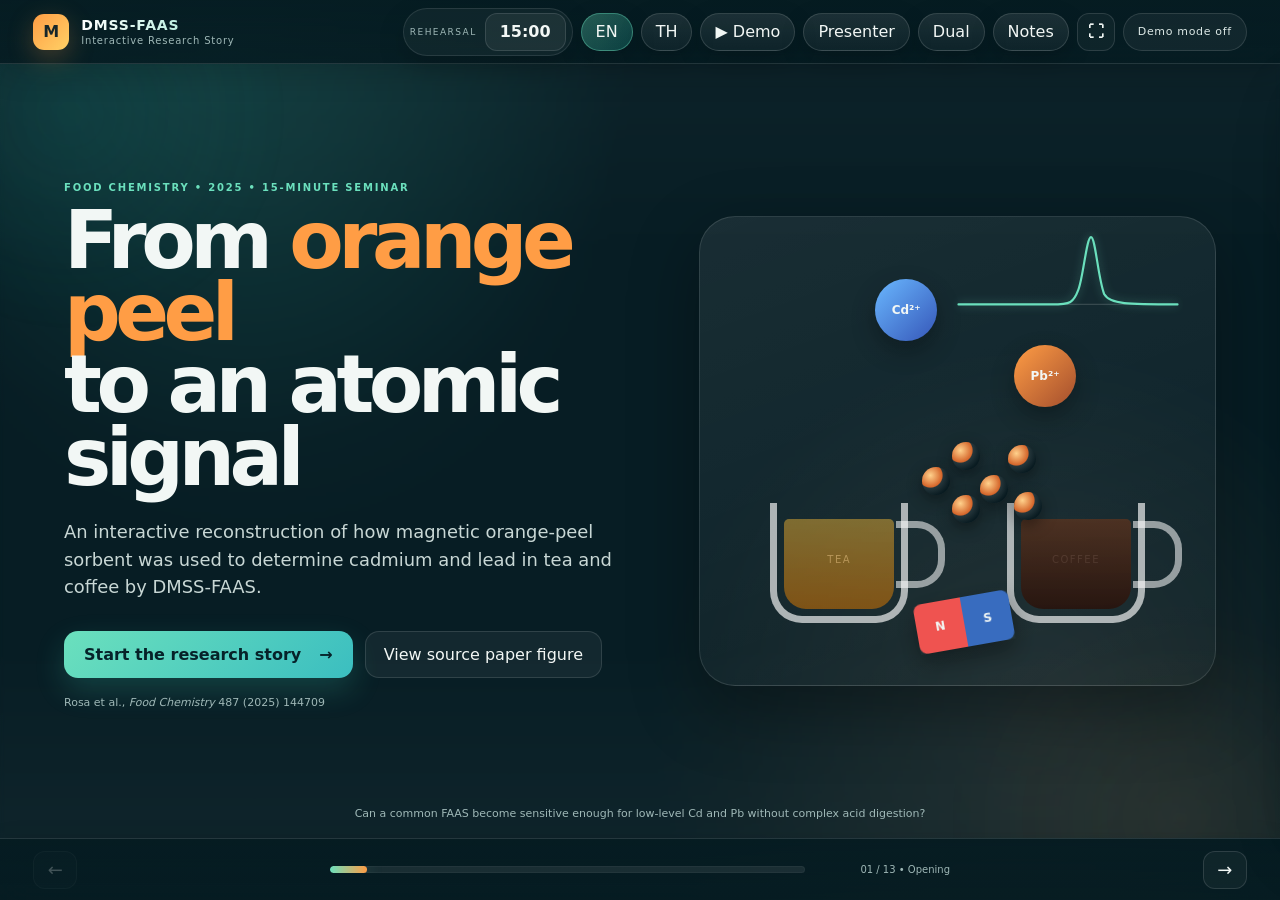
==== commit 2aa8e20b: "Add files via upload" ====
--- a/index.html
+++ b/index.html
@@ -6,7 +6,7 @@
 <meta content="width=device-width, initial-scale=1, viewport-fit=cover" name="viewport"/>
 <meta content="#071d24" name="theme-color"/>
 <meta content="Beautiful bilingual interactive research presentation on DMSS-FAAS determination of cadmium and lead in tea and coffee." name="description"/>
-<title>DMSS-FAAS Interactive Research Story v1.2.0</title>
+<title>DMSS-FAAS Interactive Research Story v1.3.0</title>
 <link href="manifest.webmanifest" rel="manifest"/>
 <link href="assets/icon.svg" rel="icon" type="image/svg+xml"/>
 <link href="styles.css" rel="stylesheet"/>
@@ -33,6 +33,7 @@
 <div class="control-cluster utility-switch" role="group" aria-label="Presentation utilities">
 <button aria-label="Toggle demo mode" class="chip-button" id="autoplayButton" title="Auto-play demo mode (D)" type="button">▶ Demo</button>
 <button aria-label="Open presenter mode" class="chip-button" id="presenterButton" title="Presenter mode (P)" type="button">Presenter</button>
+<button aria-label="Open dual-screen presenter view" class="chip-button" id="dualScreenButton" title="Dual-screen presenter view (G)" type="button">Dual</button>
 <button aria-label="Open quick notes" class="chip-button" id="notesButton" title="Quick notes (N)" type="button">Notes</button>
 <button aria-label="Enter fullscreen" class="icon-button" id="fullscreenButton" title="Fullscreen (F)" type="button">⛶</button>
 </div>
@@ -458,6 +459,25 @@
 <div class="dialog-copy"><span id="dialogEyebrow">SOURCE FIGURE</span><h3 id="dialogTitle">DMSS-FAAS workflow</h3><p id="dialogDescription">Figure reproduced from the uploaded research paper for classroom seminar use.</p></div>
 <img alt="Source figure from the research paper" id="dialogImage" src="assets/workflow-paper.webp"/>
 </dialog>
+<button aria-label="Open mobile command menu" class="mobile-menu-toggle" id="mobileMenuToggle" type="button">☰</button>
+<div aria-hidden="true" class="mobile-command-sheet" id="mobileCommandSheet">
+  <div class="mobile-command-backdrop" id="mobileMenuBackdrop"></div>
+  <div class="mobile-command-panel">
+    <div class="mobile-command-header"><div><span>COMMANDS</span><strong id="mobileMenuTitle">Quick controls</strong></div><button aria-label="Close mobile menu" class="icon-button" id="closeMobileMenu" type="button">×</button></div>
+    <div class="mobile-command-grid">
+      <button class="mobile-command-button" id="mobilePrev" type="button"><b>←</b><span id="mobilePrevLabel">Previous</span></button>
+      <button class="mobile-command-button" id="mobileNext" type="button"><b>→</b><span id="mobileNextLabel">Next</span></button>
+      <button class="mobile-command-button" id="mobileNotes" type="button"><b>N</b><span id="mobileNotesLabel">Notes</span></button>
+      <button class="mobile-command-button" id="mobilePresenter" type="button"><b>P</b><span id="mobilePresenterLabel">Presenter</span></button>
+      <button class="mobile-command-button" id="mobileDual" type="button"><b>G</b><span id="mobileDualLabel">Dual view</span></button>
+      <button class="mobile-command-button" id="mobileDemo" type="button"><b>D</b><span id="mobileDemoLabel">Demo</span></button>
+      <button class="mobile-command-button" id="mobileTimer" type="button"><b>T</b><span id="mobileTimerLabel">Start / pause timer</span></button>
+      <button class="mobile-command-button" id="mobileReset" type="button"><b>R</b><span id="mobileResetLabel">Reset timer</span></button>
+      <button class="mobile-command-button" id="mobileFullscreen" type="button"><b>⛶</b><span id="mobileFullscreenLabel">Fullscreen</span></button>
+      <a class="mobile-command-button" id="mobileLanguageLink" href="index_th.html"><b>🌐</b><span id="mobileLanguageLabel">ภาษาไทย</span></a>
+    </div>
+  </div>
+</div>
 <div class="install-toast" hidden="" id="installToast"><span>This presentation can be installed and used offline.</span><button id="installButton" type="button">Install</button><button id="dismissInstall" type="button">×</button></div>
 </div>
 <script src="app.js"></script>
--- a/styles.css
+++ b/styles.css
@@ -51,3 +51,12 @@
 @media(max-width:1100px){.presenter-panel{inset:72px 12px 72px 12px;width:auto}.presenter-grid{grid-template-columns:1fr}.spotlight-card{grid-row:auto}.scene-list-card{grid-column:auto}.presenter-scene-list{grid-template-columns:1fr 1fr}}
 @media(max-width:800px){.top-actions{gap:10px;justify-content:flex-end}.demo-indicator{order:5;width:100%}.presenter-panel{inset:66px 10px 66px 10px;padding:14px}.presenter-header strong{font-size:22px}.presenter-inline-stats{grid-template-columns:1fr}.presenter-scene-list{grid-template-columns:1fr}.scene-jump{grid-template-columns:auto 1fr}.scene-jump small{display:none}.hero-timer{order:1}.lang-switch{order:2}.utility-switch{order:3}.method-panel{overflow:auto}}
 @media(max-width:520px){.chip-button{min-height:34px;padding:0 12px;font-size:12px}.presenter-inline-actions .small-button{width:100%}.presenter-card h3{font-size:22px}.demo-indicator{font-size:10px}}
+
+/* v1.3.0 mobile controls, compact landscape, dual presenter */
+.mobile-menu-toggle{position:fixed;right:14px;bottom:16px;z-index:72;display:none;place-items:center;width:56px;height:56px;border:1px solid rgba(255,255,255,.16);border-radius:999px;background:linear-gradient(180deg,rgba(9,37,44,.95),rgba(9,37,44,.88));color:var(--text);box-shadow:0 16px 40px rgba(0,0,0,.28);font-size:22px;cursor:pointer}.mobile-command-sheet{position:fixed;inset:0;z-index:80;pointer-events:none;opacity:0;transition:opacity .24s ease}.mobile-command-sheet.is-open{pointer-events:auto;opacity:1}.mobile-command-backdrop{position:absolute;inset:0;background:rgba(0,0,0,.52);backdrop-filter:blur(6px)}.mobile-command-panel{position:absolute;left:10px;right:10px;bottom:10px;border:1px solid rgba(255,255,255,.1);border-radius:24px;background:linear-gradient(180deg,rgba(6,28,34,.98),rgba(10,34,41,.97));box-shadow:0 24px 70px rgba(0,0,0,.42);padding:14px 14px 18px;transform:translateY(24px);transition:transform .24s ease}.mobile-command-sheet.is-open .mobile-command-panel{transform:none}.mobile-command-header{display:flex;align-items:flex-start;justify-content:space-between;gap:12px;padding-bottom:12px;border-bottom:1px solid var(--line)}.mobile-command-header span{display:block;font-size:10px;letter-spacing:.16em;color:var(--mint)}.mobile-command-header strong{display:block;font-size:20px;margin-top:4px}.mobile-command-grid{display:grid;grid-template-columns:repeat(2,minmax(0,1fr));gap:10px;margin-top:14px}.mobile-command-button{display:flex;align-items:center;gap:10px;min-height:58px;border:1px solid rgba(255,255,255,.08);border-radius:16px;background:rgba(255,255,255,.045);padding:0 14px;color:var(--text);text-decoration:none;cursor:pointer}.mobile-command-button:hover{background:rgba(255,255,255,.09)}.mobile-command-button b{display:grid;place-items:center;width:28px;height:28px;border-radius:999px;background:rgba(255,255,255,.08);font-size:13px;color:var(--gold)}.mobile-command-button span{font-size:13px;line-height:1.25;text-align:left}.mobile-menu-open{overflow:hidden}
+.compact-landscape .topbar{min-height:48px;padding:6px 10px}.compact-landscape .brand small{display:none}.compact-landscape .hero-timer,.compact-landscape .utility-switch,.compact-landscape .lang-switch,.compact-landscape .demo-indicator{display:none}.compact-landscape .controls{display:none}.compact-landscape .app{grid-template-rows:48px 1fr}.compact-landscape .stage{min-height:calc(var(--vh,1vh)*100 - 48px)}.compact-landscape .scene{min-height:calc(var(--vh,1vh)*100 - 48px);padding-top:14px;padding-bottom:14px}
+.bar-column i,.sample-result-bar i,#responseGauge{transition:height .6s cubic-bezier(.2,.8,.2,1),width .55s cubic-bezier(.2,.8,.2,1)}.sample-inspector .mrl-fill{transition:width .55s cubic-bezier(.2,.8,.2,1)}
+.presenter-window-body{margin:0;min-height:100vh;background:radial-gradient(circle at 15% 15%,rgba(107,224,189,.12),transparent 28%),radial-gradient(circle at 80% 20%,rgba(106,184,255,.08),transparent 30%),linear-gradient(180deg,#06181e,#0a2831);color:var(--text);font-family:Inter,ui-sans-serif,system-ui,-apple-system,BlinkMacSystemFont,"Segoe UI",sans-serif}.presenter-window{min-height:100vh;padding:22px}.presenter-window-header{display:flex;align-items:flex-start;justify-content:space-between;gap:18px;padding:20px;border:1px solid rgba(255,255,255,.1);border-radius:28px;background:linear-gradient(180deg,rgba(255,255,255,.08),rgba(255,255,255,.03));box-shadow:0 24px 70px rgba(0,0,0,.28)}.presenter-window-header span{display:block;font-size:10px;letter-spacing:.18em;color:var(--mint)}.presenter-window-header h1{margin:8px 0 6px;font-size:40px;line-height:1.02}.presenter-window-header p{margin:0;color:#cddad7;max-width:68ch}.presenter-window-stats{display:grid;grid-template-columns:repeat(3,minmax(0,1fr));gap:10px;min-width:min(42vw,420px)}.presenter-window-stats div{border:1px solid rgba(255,255,255,.08);background:rgba(255,255,255,.04);border-radius:16px;padding:12px}.presenter-window-stats small{display:block;color:var(--muted);font-size:10px}.presenter-window-stats b{display:block;margin-top:6px;font-size:20px}.presenter-window-grid{display:grid;grid-template-columns:1.2fr .8fr;gap:14px;margin-top:16px}.presenter-window-card{border:1px solid rgba(255,255,255,.1);border-radius:24px;background:linear-gradient(160deg,rgba(255,255,255,.06),rgba(255,255,255,.025));padding:18px;box-shadow:0 18px 40px rgba(0,0,0,.22)}.presenter-window-card>span,.presenter-window .scene-list-head span{display:block;font-size:10px;letter-spacing:.16em;text-transform:uppercase;color:var(--mint)}.presenter-window-card h2{margin:10px 0 8px;font-size:34px;line-height:1.05}.presenter-window-card h3{margin:10px 0 0;font-size:26px}.presenter-window-card p{margin:0;color:#d1ddda;line-height:1.7}.focus-card{grid-row:span 2}.presenter-window-actions{display:flex;flex-wrap:wrap;gap:10px;margin-top:14px}.presenter-window-scene-list{display:grid;grid-template-columns:repeat(2,minmax(0,1fr));gap:8px;margin-top:12px}.presenter-window-scene{display:grid;grid-template-columns:auto 1fr auto;align-items:center;gap:8px;border:1px solid rgba(255,255,255,.08);border-radius:14px;padding:10px 12px;background:rgba(255,255,255,.03)}.presenter-window-scene.is-active{border-color:rgba(107,224,189,.38);background:rgba(107,224,189,.1)}.presenter-window-scene b{font-size:11px;color:var(--gold)}.presenter-window-scene span{font-size:12px}.presenter-window-scene small{font-size:10px;color:var(--muted)}
+@media(max-width:900px){.mobile-menu-toggle{display:grid}.presenter-window-header{flex-direction:column}.presenter-window-stats{min-width:0;width:100%}.presenter-window-grid{grid-template-columns:1fr}.focus-card{grid-row:auto}.presenter-window-scene-list{grid-template-columns:1fr}}
+@media(max-width:640px){.mobile-command-grid{grid-template-columns:1fr 1fr}.mobile-command-button{min-height:54px;padding:0 12px}.presenter-window{padding:12px}.presenter-window-header{padding:16px}.presenter-window-header h1{font-size:30px}.presenter-window-stats{grid-template-columns:1fr}.presenter-window-card h2{font-size:28px}}
+@media(max-width:480px){.mobile-command-grid{grid-template-columns:1fr}.mobile-menu-toggle{width:52px;height:52px;right:12px;bottom:12px}}
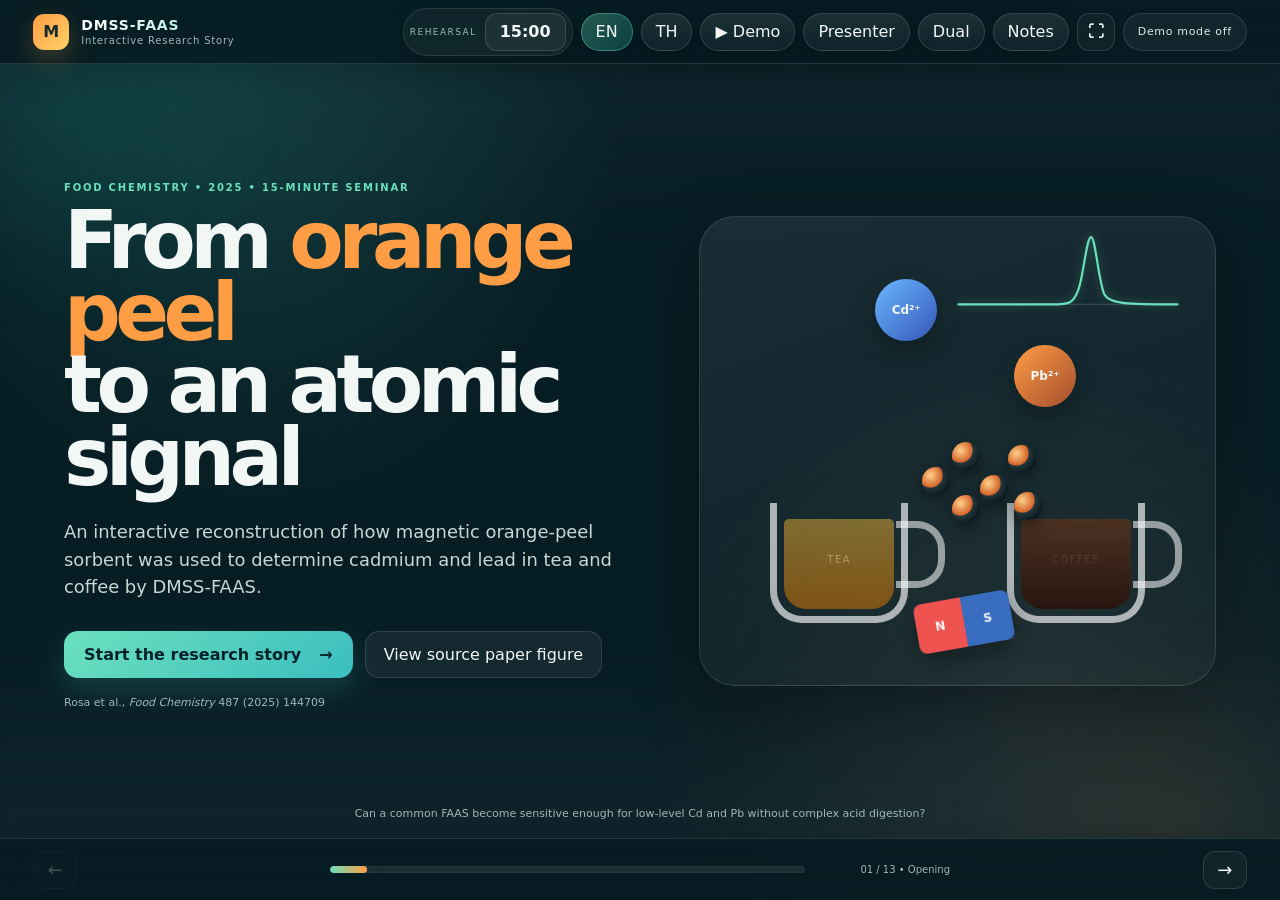
==== commit 4326545a: "Add files via upload" ====
--- a/index.html
+++ b/index.html
@@ -6,10 +6,10 @@
 <meta content="width=device-width, initial-scale=1, viewport-fit=cover" name="viewport"/>
 <meta content="#071d24" name="theme-color"/>
 <meta content="Beautiful bilingual interactive research presentation on DMSS-FAAS determination of cadmium and lead in tea and coffee." name="description"/>
-<title>DMSS-FAAS Interactive Research Story v1.3.0</title>
+<title>DMSS-FAAS Interactive Research Story v1.3.1</title>
 <link href="manifest.webmanifest" rel="manifest"/>
 <link href="assets/icon.svg" rel="icon" type="image/svg+xml"/>
-<link href="styles.css" rel="stylesheet"/>
+<link href="styles.css?v=1.3.1" rel="stylesheet"/>
 </head>
 <body>
 <div aria-live="polite" class="app" id="app">
@@ -480,6 +480,6 @@
 </div>
 <div class="install-toast" hidden="" id="installToast"><span>This presentation can be installed and used offline.</span><button id="installButton" type="button">Install</button><button id="dismissInstall" type="button">×</button></div>
 </div>
-<script src="app.js"></script>
+<script src="app.js?v=1.3.1"></script>
 </body>
 </html>
--- a/styles.css
+++ b/styles.css
@@ -60,3 +60,64 @@
 @media(max-width:900px){.mobile-menu-toggle{display:grid}.presenter-window-header{flex-direction:column}.presenter-window-stats{min-width:0;width:100%}.presenter-window-grid{grid-template-columns:1fr}.focus-card{grid-row:auto}.presenter-window-scene-list{grid-template-columns:1fr}}
 @media(max-width:640px){.mobile-command-grid{grid-template-columns:1fr 1fr}.mobile-command-button{min-height:54px;padding:0 12px}.presenter-window{padding:12px}.presenter-window-header{padding:16px}.presenter-window-header h1{font-size:30px}.presenter-window-stats{grid-template-columns:1fr}.presenter-window-card h2{font-size:28px}}
 @media(max-width:480px){.mobile-command-grid{grid-template-columns:1fr}.mobile-menu-toggle{width:52px;height:52px;right:12px;bottom:12px}}
+
+/* v1.3.1 mobile layout hotfix — authoritative rules */
+.notes-panel,.presenter-panel{visibility:hidden;pointer-events:none}.notes-panel.is-open,.presenter-panel.is-open{visibility:visible;pointer-events:auto}
+@media(max-width:900px){
+  html,body{height:100%;overflow:hidden!important}
+  body{min-width:0}
+  .app{height:calc(var(--vh,1vh)*100)!important;min-height:calc(var(--vh,1vh)*100)!important;grid-template-rows:64px minmax(0,1fr) 58px!important;overflow:hidden}
+  .topbar{position:relative!important;top:auto!important;height:64px;min-height:64px;padding:7px 12px!important;flex-wrap:nowrap!important;overflow:hidden}
+  .brand{flex:0 0 auto;gap:9px}.brand-mark{width:34px;height:34px}.brand strong{font-size:12px}.brand small{display:none!important}
+  .top-actions{width:auto!important;max-width:none;min-width:0;flex:1;flex-wrap:nowrap!important;justify-content:flex-end!important;gap:6px!important;margin-left:auto}
+  .utility-switch,.demo-indicator{display:none!important}
+  .hero-timer{order:1!important;flex:0 0 auto;padding:2px 4px}.hero-timer .timer{height:34px;min-width:62px;padding:0 10px;font-size:15px}.timer-label{display:none!important}
+  .lang-switch{order:2!important;display:flex!important;flex:0 0 auto;flex-wrap:nowrap!important;gap:5px}.lang-switch .chip-button{min-height:34px;min-width:42px;padding:0 10px;font-size:12px}
+  .stage{position:relative;height:auto!important;min-height:0!important;overflow:hidden!important}
+  .scene{position:absolute!important;inset:0!important;display:block!important;width:100%!important;height:100%!important;min-height:0!important;padding:18px 14px 26px!important;overflow-y:auto!important;overflow-x:hidden!important;-webkit-overflow-scrolling:touch;overscroll-behavior:contain;opacity:0;visibility:hidden;transform:translateX(24px) scale(.992)}
+  .scene.is-active{opacity:1;visibility:visible;transform:none;z-index:2}
+  .scene.is-leaving{transform:translateX(-24px) scale(.992)}
+  .controls{position:relative!important;bottom:auto!important;height:58px;min-height:58px;padding:7px 12px!important}
+  .mobile-menu-toggle{display:grid;bottom:70px;right:12px;width:52px;height:52px}
+  .section-heading{gap:11px;margin-bottom:14px}.section-number{min-width:42px;height:42px;border-radius:14px}.section-heading h2,.conclusion-copy h2{font-size:clamp(29px,8.2vw,42px);line-height:1.02}.eyebrow{font-size:9px;margin-bottom:6px}
+  .goal-card,.method-panel,.experiment-stage,.experiment-controls,.evidence-card,.sensitivity-card,.validation-dashboard article,.evidence-ladder,.sample-inspector,.scope-in,.scope-out,.qa-grid details,.kinetics-card,.capacity-card,.adsorption-animation{border-radius:20px}
+  .adsorption-layout,.goal-layout,.experiment-layout,.sorbent-layout,.optimization-layout,.performance-layout,.real-results-layout,.scope-layout,.conclusion-grid,.reliability-layout{grid-template-columns:1fr!important}
+  .adsorption-layout{gap:12px}.adsorption-animation{min-height:330px}.kinetics-card,.capacity-card{min-height:280px}.scientific-warning{margin-top:12px}
+  .presenter-panel{inset:70px 8px 66px 8px!important;width:auto!important;max-height:none;overflow:auto}
+  .notes-panel{top:70px;bottom:66px;right:8px;left:8px;width:auto;overflow:auto}
+  .method-comparison{height:540px}.method-panel{overflow:auto}
+  .source-dialog{width:calc(100vw - 18px);max-height:calc(100vh - 18px)}
+}
+@media(max-width:520px){
+  .topbar{padding:7px 10px!important}.brand-mark{width:32px;height:32px}.brand strong{font-size:11px}.top-actions{gap:4px!important}.hero-timer .timer{min-width:58px;padding:0 8px}.lang-switch .chip-button{min-width:38px;padding:0 8px}
+  .scene{padding:16px 12px 24px!important}.scene-status{width:calc(100vw - 132px)!important}.scene-status span{display:none!important}
+  .hero-copy h1{font-size:clamp(38px,11.5vw,50px)}.hero-actions>*{width:100%}
+  .adsorption-animation{min-height:310px}.kinetics-card,.capacity-card{min-height:260px}
+}
+@media(orientation:landscape) and (max-height:560px) and (max-width:1000px){
+  html,body{overflow:hidden!important}
+  .app{grid-template-rows:48px minmax(0,1fr)!important}
+  .topbar{height:48px;min-height:48px;padding:5px 10px!important}.brand-mark{width:30px;height:30px}.brand strong{font-size:11px}.hero-timer,.lang-switch,.utility-switch,.demo-indicator{display:none!important}
+  .controls{display:none!important}.mobile-menu-toggle{bottom:10px;right:10px;width:46px;height:46px}
+  .stage{height:calc(var(--vh,1vh)*100 - 48px)!important;min-height:0!important}
+  .scene{padding:10px 14px!important;overflow:hidden!important}
+  .section-heading{margin-bottom:8px}.section-number{min-width:34px;height:34px;border-radius:11px;font-size:11px}.section-heading h2,.conclusion-copy h2{font-size:clamp(22px,4.3vw,34px)}.eyebrow{font-size:8px;margin-bottom:4px}
+}
+@media(orientation:landscape) and (max-height:560px) and (max-width:1000px){
+  .hero-grid{grid-template-columns:1.05fr .95fr!important;gap:16px}.hero-visual{min-height:260px}.hero-copy h1{font-size:clamp(42px,7vw,68px)}
+  .goal-layout{grid-template-columns:1.05fr .95fr!important;gap:12px}.goal-stack{grid-template-columns:1fr 1fr}.main-goal{min-height:230px;padding:22px}.regulatory-strip{margin-top:10px;padding:10px 16px}
+  .experiment-layout{grid-template-columns:1fr 280px!important;gap:12px;height:calc(100% - 52px)}.experiment-stage{min-height:250px}.experiment-controls{min-height:250px;padding:12px}.protocol-list{gap:2px;margin:8px 0}.protocol-list button{padding:5px 8px}
+  .sorbent-layout{grid-template-columns:1fr 1fr!important;gap:12px}.synthesis-flow{min-height:250px}.evidence-grid{grid-template-columns:1fr 1fr;gap:8px}.evidence-card{padding:10px}.evidence-actions{margin-top:8px}
+  .optimization-layout{grid-template-columns:1fr 1fr!important;gap:12px}.optimizer,.response-card{padding:14px}.range-row{margin:8px 0}.doe-proof{grid-template-columns:repeat(3,1fr);gap:6px}
+  .adsorption-layout{grid-template-columns:1fr 1fr 1fr!important;gap:10px}.adsorption-animation,.kinetics-card,.capacity-card{min-height:220px!important;height:220px;padding:12px}.kinetics-card svg{height:125px}.capacity-orbit{width:110px;height:110px}.scientific-warning{margin-top:8px;padding:8px 12px}
+  .performance-layout{grid-template-columns:1.2fr .8fr!important;gap:12px}.sensitivity-card{padding:14px}.bar-chart{height:190px}.efficiency-grid{grid-template-columns:1fr 1fr;gap:8px}.efficiency-grid article{padding:10px}
+  .reliability-layout{grid-template-columns:1fr 1fr 1fr!important;gap:10px}.validation-dashboard article{padding:8px 10px}.evidence-ladder,.credibility-card{padding:12px}.credibility-ring{width:100px;height:100px}
+  .real-results-layout{grid-template-columns:1.2fr .8fr!important;gap:12px}.sample-summary{grid-template-columns:repeat(4,1fr);gap:8px}.sample-summary article{padding:8px}.real-sample-chart{height:210px}.sample-inspector{padding:12px}
+  .scope-layout{grid-template-columns:1fr 1fr!important;gap:12px}.scope-in,.scope-out{padding:14px;min-height:240px}.matrix-chips{gap:5px}.prep-grid{grid-template-columns:1fr 1fr;gap:6px}
+  .conclusion-grid{grid-template-columns:1.15fr .85fr!important;gap:14px}.answer-grid{grid-template-columns:1fr 1fr;gap:6px;margin-top:10px}.answer-grid article{padding:8px}.cycle-graphic{transform:scale(.62);margin:-70px}.conclusion-next{bottom:8px}
+  .qa-grid{grid-template-columns:1fr 1fr;gap:8px}.qa-grid details{padding:9px}.reference-footer{margin-top:8px;padding-top:8px}
+}
+@media(orientation:landscape) and (max-height:560px) and (max-width:1000px){
+  .scene-opening{place-items:stretch!important}.scene-opening .hero-grid{height:100%;min-width:0;align-items:center}.hero-copy,.hero-visual{min-width:0}.hero-copy h1{font-size:clamp(34px,5.8vw,54px);margin:6px 0 10px}.hero-copy .lead{font-size:12px;line-height:1.35}.hero-actions{margin-top:10px;gap:8px}.hero-actions .primary-button,.hero-actions .ghost-button{padding:8px 12px}.source-line{margin-top:6px}.hero-visual{min-height:190px;height:190px}.opening-question{display:none}
+  .comparison-switch{margin-bottom:7px}.compare-tab{padding:6px 12px}.method-comparison{height:210px!important}.method-panel{padding:10px 14px!important;overflow:hidden}.method-title{gap:8px}.method-title h3{font-size:18px}.method-badge{padding:4px 6px;font-size:7px}.conventional-visual{height:120px;gap:16px;transform:scale(.52)!important;transform-origin:center}.method-points{gap:6px}.method-points span{font-size:8px;padding:4px 7px}.dmss-mini-flow{margin:10px 0 8px;gap:8px}.mini-step{gap:5px}.mini-step i{width:42px;height:42px;border-radius:12px}.mini-step span{font-size:8px}.transport-meter{margin:0 auto 6px}.difference-verdict{margin-top:7px;padding:7px 10px;font-size:9px}
+}
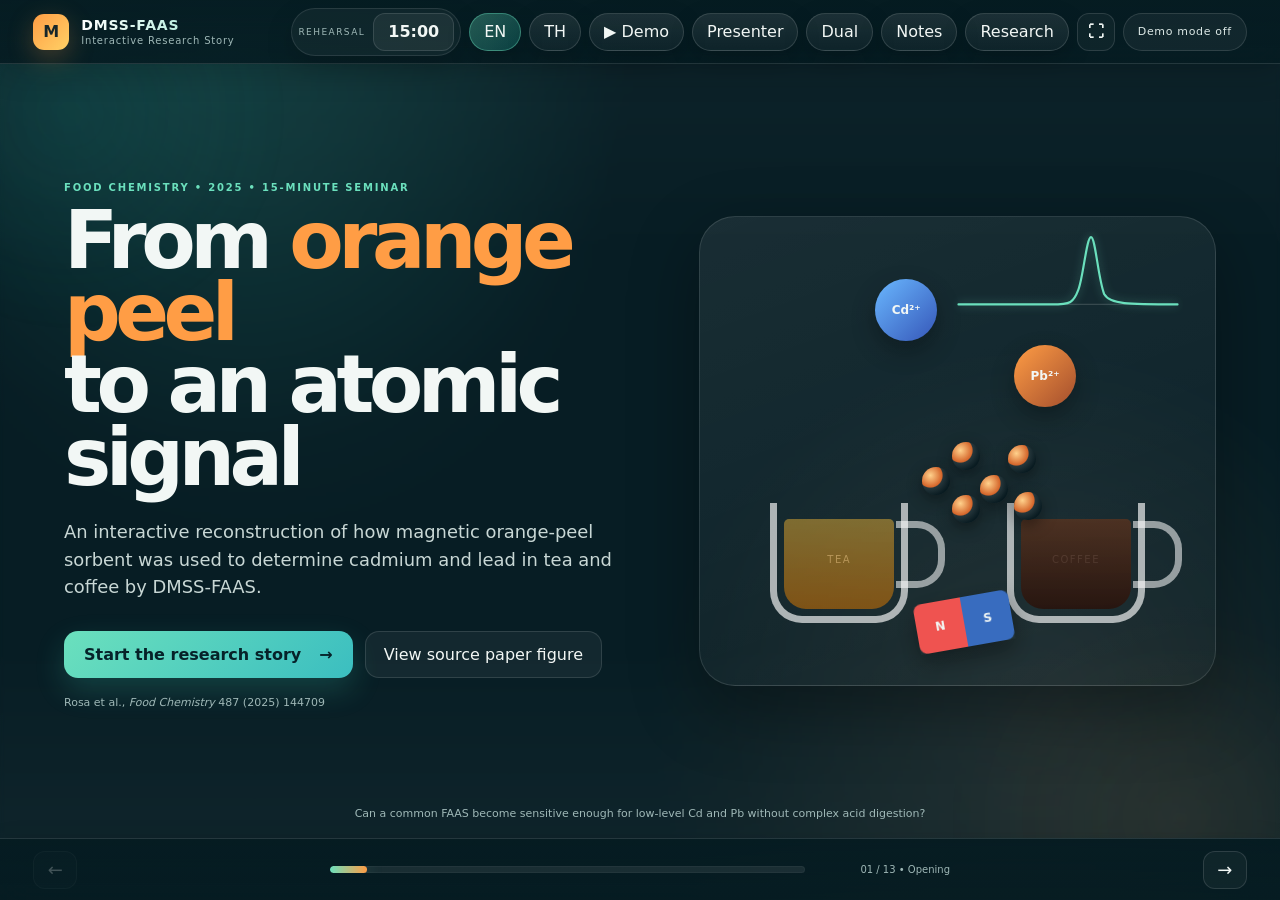
==== commit 1cd560e3: "Add files via upload" ====
--- a/index.html
+++ b/index.html
@@ -6,10 +6,10 @@
 <meta content="width=device-width, initial-scale=1, viewport-fit=cover" name="viewport"/>
 <meta content="#071d24" name="theme-color"/>
 <meta content="Beautiful bilingual interactive research presentation on DMSS-FAAS determination of cadmium and lead in tea and coffee." name="description"/>
-<title>DMSS-FAAS Interactive Research Story v1.3.1</title>
+<title>DMSS-FAAS Interactive Research Story v1.4.0</title>
 <link href="manifest.webmanifest" rel="manifest"/>
 <link href="assets/icon.svg" rel="icon" type="image/svg+xml"/>
-<link href="styles.css?v=1.3.1" rel="stylesheet"/>
+<link href="styles.css?v=1.4.0" rel="stylesheet"/>
 </head>
 <body>
 <div aria-live="polite" class="app" id="app">
@@ -26,15 +26,15 @@
 <span class="timer-label" id="timerLabel">REHEARSAL</span>
 <button aria-label="Start or pause timer" class="timer" id="timerButton" type="button">15:00</button>
 </div>
-<div class="control-cluster lang-switch" role="group" aria-label="Language switch">
+<div aria-label="Language switch" class="control-cluster lang-switch" role="group">
 <a aria-label="Switch to English" class="chip-button is-active" href="index.html" id="langEnLink">EN</a>
 <a aria-label="Switch to Thai" class="chip-button" href="index_th.html" id="langThLink">TH</a>
 </div>
-<div class="control-cluster utility-switch" role="group" aria-label="Presentation utilities">
+<div aria-label="Presentation utilities" class="control-cluster utility-switch" role="group">
 <button aria-label="Toggle demo mode" class="chip-button" id="autoplayButton" title="Auto-play demo mode (D)" type="button">▶ Demo</button>
 <button aria-label="Open presenter mode" class="chip-button" id="presenterButton" title="Presenter mode (P)" type="button">Presenter</button>
 <button aria-label="Open dual-screen presenter view" class="chip-button" id="dualScreenButton" title="Dual-screen presenter view (G)" type="button">Dual</button>
-<button aria-label="Open quick notes" class="chip-button" id="notesButton" title="Quick notes (N)" type="button">Notes</button>
+<button aria-label="Open quick notes" class="chip-button" id="notesButton" title="Quick notes (N)" type="button">Notes</button><button aria-label="Open research details" class="chip-button" id="researchButton" title="Research details (E)" type="button">Research</button>
 <button aria-label="Enter fullscreen" class="icon-button" id="fullscreenButton" title="Fullscreen (F)" type="button">⛶</button>
 </div>
 <div class="demo-indicator" hidden="" id="demoIndicator">Demo mode off</div>
@@ -408,12 +408,12 @@
 </div>
 <button aria-label="Next scene" class="nav-button" id="nextButton" type="button">→</button>
 </footer>
-<aside aria-hidden="true" class="notes-panel" id="notesPanel">
-<div class="notes-header"><div><span id="notesPanelLabel">QUICK NOTES</span><strong id="notesTitle">Opening</strong></div><button aria-label="Close notes" id="closeNotes" type="button">×</button></div>
-<p id="notesText"></p>
+<aside aria-hidden="true" class="notes-panel" id="notesPanel"><div class="notes-header"><div><span id="notesPanelLabel">QUICK NOTES</span><strong id="notesTitle">Opening</strong></div><button aria-label="Close notes" id="closeNotes" type="button">×</button></div>
+<div class="note-mode-tabs" role="tablist"><button class="note-tab is-active" id="notesQuickTab" type="button">Quick notes</button><button class="note-tab" id="notesScriptTab" type="button">Full script</button></div>
+<div class="note-content is-active" id="notesQuickContent"><p id="notesText"></p></div>
+<div class="note-content script-reader" id="notesScriptContent"><p id="notesScriptText"></p></div>
 <div class="notes-meta"><span id="sceneTimeLabel">Suggested scene time</span><b id="sceneTime">0:45</b></div>
-<div class="keyboard-help"><b id="keyboardHelpLabel">Keyboard</b><span id="kbNav">← → / Space: navigate</span><span id="kbNotes">N: notes</span><span id="kbFull">F: fullscreen</span><span id="kbReset">R: reset timer</span><span id="kbDemo">D: demo mode</span><span id="kbPresenter">P: presenter mode</span></div>
-</aside>
+<div class="keyboard-help"><b id="keyboardHelpLabel">Keyboard</b><span id="kbNav">← → / Space: navigate</span><span id="kbNotes">N: notes</span><span id="kbFull">F: fullscreen</span><span id="kbReset">R: reset timer</span><span id="kbDemo">D: demo mode</span><span id="kbPresenter">P: presenter mode</span><span id="kbResearch">E: research details</span></div></aside>
 <aside aria-hidden="true" class="presenter-panel" id="presenterPanel">
 <div class="presenter-header">
 <div>
@@ -430,7 +430,10 @@
 <section class="presenter-card spotlight-card">
 <span id="presenterCurrentLabel">Current scene</span>
 <h3 id="presenterAudienceTitle">Opening</h3>
-<p id="presenterNotesText">Presenter notes will appear here.</p>
+<div class="presenter-reading-tabs" role="tablist"><button class="presenter-read-tab is-active" id="presenterScriptTab" type="button">Full script</button><button class="presenter-read-tab" id="presenterQuickTab" type="button">Quick notes</button><button class="presenter-read-tab" id="presenterEvidenceTab" type="button">Evidence</button></div>
+<div class="presenter-reading-content script-reader is-active" id="presenterScriptContent"><p id="presenterScriptText">Full speaking script will appear here.</p></div>
+<div class="presenter-reading-content" id="presenterQuickContent"><p id="presenterNotesText">Presenter notes will appear here.</p></div>
+<div class="presenter-reading-content" id="presenterEvidenceContent"><p id="presenterEvidenceText">Research evidence will appear here.</p></div>
 <div class="presenter-inline-stats">
 <div><small id="presenterSuggestedLabel">Suggested time</small><b id="presenterSceneTime">0:40</b></div>
 <div><small id="presenterCountdownLabel">Auto next in</small><b id="presenterCountdown">—</b></div>
@@ -454,32 +457,37 @@
 </section>
 </div>
 </aside>
-<dialog class="source-dialog" id="sourceDialog">
+<aside aria-hidden="true" class="research-panel" id="researchPanel">
+<div class="research-header"><div><span id="researchEyebrow">RESEARCH DEEP DIVE</span><strong id="researchTitle">Opening</strong><small id="researchSourceLine">Rosa et al., Food Chemistry 487 (2025) 144709</small></div><button aria-label="Close research details" id="closeResearch" type="button">×</button></div>
+<div class="research-summary" id="researchSummary"></div>
+<div class="research-section-list" id="researchSectionList"></div>
+<div class="research-caution" id="researchCaution"></div>
+</aside><dialog class="source-dialog" id="sourceDialog">
 <button aria-label="Close source figure" class="dialog-close" type="button">×</button>
 <div class="dialog-copy"><span id="dialogEyebrow">SOURCE FIGURE</span><h3 id="dialogTitle">DMSS-FAAS workflow</h3><p id="dialogDescription">Figure reproduced from the uploaded research paper for classroom seminar use.</p></div>
 <img alt="Source figure from the research paper" id="dialogImage" src="assets/workflow-paper.webp"/>
 </dialog>
 <button aria-label="Open mobile command menu" class="mobile-menu-toggle" id="mobileMenuToggle" type="button">☰</button>
 <div aria-hidden="true" class="mobile-command-sheet" id="mobileCommandSheet">
-  <div class="mobile-command-backdrop" id="mobileMenuBackdrop"></div>
-  <div class="mobile-command-panel">
-    <div class="mobile-command-header"><div><span>COMMANDS</span><strong id="mobileMenuTitle">Quick controls</strong></div><button aria-label="Close mobile menu" class="icon-button" id="closeMobileMenu" type="button">×</button></div>
-    <div class="mobile-command-grid">
-      <button class="mobile-command-button" id="mobilePrev" type="button"><b>←</b><span id="mobilePrevLabel">Previous</span></button>
-      <button class="mobile-command-button" id="mobileNext" type="button"><b>→</b><span id="mobileNextLabel">Next</span></button>
-      <button class="mobile-command-button" id="mobileNotes" type="button"><b>N</b><span id="mobileNotesLabel">Notes</span></button>
-      <button class="mobile-command-button" id="mobilePresenter" type="button"><b>P</b><span id="mobilePresenterLabel">Presenter</span></button>
-      <button class="mobile-command-button" id="mobileDual" type="button"><b>G</b><span id="mobileDualLabel">Dual view</span></button>
-      <button class="mobile-command-button" id="mobileDemo" type="button"><b>D</b><span id="mobileDemoLabel">Demo</span></button>
-      <button class="mobile-command-button" id="mobileTimer" type="button"><b>T</b><span id="mobileTimerLabel">Start / pause timer</span></button>
-      <button class="mobile-command-button" id="mobileReset" type="button"><b>R</b><span id="mobileResetLabel">Reset timer</span></button>
-      <button class="mobile-command-button" id="mobileFullscreen" type="button"><b>⛶</b><span id="mobileFullscreenLabel">Fullscreen</span></button>
-      <a class="mobile-command-button" id="mobileLanguageLink" href="index_th.html"><b>🌐</b><span id="mobileLanguageLabel">ภาษาไทย</span></a>
-    </div>
-  </div>
+<div class="mobile-command-backdrop" id="mobileMenuBackdrop"></div>
+<div class="mobile-command-panel">
+<div class="mobile-command-header"><div><span>COMMANDS</span><strong id="mobileMenuTitle">Quick controls</strong></div><button aria-label="Close mobile menu" class="icon-button" id="closeMobileMenu" type="button">×</button></div>
+<div class="mobile-command-grid">
+<button class="mobile-command-button" id="mobilePrev" type="button"><b>←</b><span id="mobilePrevLabel">Previous</span></button>
+<button class="mobile-command-button" id="mobileNext" type="button"><b>→</b><span id="mobileNextLabel">Next</span></button>
+<button class="mobile-command-button" id="mobileNotes" type="button"><b>N</b><span id="mobileNotesLabel">Notes</span></button><button class="mobile-command-button" id="mobileResearch" type="button"><b>E</b><span id="mobileResearchLabel">Research details</span></button>
+<button class="mobile-command-button" id="mobilePresenter" type="button"><b>P</b><span id="mobilePresenterLabel">Presenter</span></button>
+<button class="mobile-command-button" id="mobileDual" type="button"><b>G</b><span id="mobileDualLabel">Dual view</span></button>
+<button class="mobile-command-button" id="mobileDemo" type="button"><b>D</b><span id="mobileDemoLabel">Demo</span></button>
+<button class="mobile-command-button" id="mobileTimer" type="button"><b>T</b><span id="mobileTimerLabel">Start / pause timer</span></button>
+<button class="mobile-command-button" id="mobileReset" type="button"><b>R</b><span id="mobileResetLabel">Reset timer</span></button>
+<button class="mobile-command-button" id="mobileFullscreen" type="button"><b>⛶</b><span id="mobileFullscreenLabel">Fullscreen</span></button>
+<a class="mobile-command-button" href="index_th.html" id="mobileLanguageLink"><b>🌐</b><span id="mobileLanguageLabel">ภาษาไทย</span></a>
+</div>
+</div>
 </div>
 <div class="install-toast" hidden="" id="installToast"><span>This presentation can be installed and used offline.</span><button id="installButton" type="button">Install</button><button id="dismissInstall" type="button">×</button></div>
 </div>
-<script src="app.js?v=1.3.1"></script>
+<script src="research_content.js?v=1.4.0"></script><script src="app.js?v=1.4.0"></script>
 </body>
 </html>
--- a/styles.css
+++ b/styles.css
@@ -121,3 +121,13 @@
   .scene-opening{place-items:stretch!important}.scene-opening .hero-grid{height:100%;min-width:0;align-items:center}.hero-copy,.hero-visual{min-width:0}.hero-copy h1{font-size:clamp(34px,5.8vw,54px);margin:6px 0 10px}.hero-copy .lead{font-size:12px;line-height:1.35}.hero-actions{margin-top:10px;gap:8px}.hero-actions .primary-button,.hero-actions .ghost-button{padding:8px 12px}.source-line{margin-top:6px}.hero-visual{min-height:190px;height:190px}.opening-question{display:none}
   .comparison-switch{margin-bottom:7px}.compare-tab{padding:6px 12px}.method-comparison{height:210px!important}.method-panel{padding:10px 14px!important;overflow:hidden}.method-title{gap:8px}.method-title h3{font-size:18px}.method-badge{padding:4px 6px;font-size:7px}.conventional-visual{height:120px;gap:16px;transform:scale(.52)!important;transform-origin:center}.method-points{gap:6px}.method-points span{font-size:8px;padding:4px 7px}.dmss-mini-flow{margin:10px 0 8px;gap:8px}.mini-step{gap:5px}.mini-step i{width:42px;height:42px;border-radius:12px}.mini-step span{font-size:8px}.transport-meter{margin:0 auto 6px}.difference-verdict{margin-top:7px;padding:7px 10px;font-size:9px}
 }
+
+/* v1.4.0 research deep-dive and readable scripts */
+.note-mode-tabs,.presenter-reading-tabs,.pw-reading-tabs{display:flex;gap:8px;flex-wrap:wrap;margin:14px 0 10px}.note-tab,.presenter-read-tab,.pw-read-tab{border:1px solid rgba(255,255,255,.1);background:rgba(255,255,255,.04);color:var(--muted);border-radius:999px;padding:8px 12px;font-size:11px;font-weight:800;cursor:pointer}.note-tab.is-active,.presenter-read-tab.is-active,.pw-read-tab.is-active{background:rgba(107,224,189,.14);border-color:rgba(107,224,189,.38);color:var(--mint)}
+.notes-panel{display:flex;flex-direction:column;overflow:hidden}.note-content{display:none;min-height:0;overflow:auto;padding-right:6px}.note-content.is-active{display:block}.note-content p{font-size:13px;line-height:1.75;color:#d6e2df;white-space:pre-line}.notes-panel .notes-meta{margin-top:auto}.notes-panel .keyboard-help{position:static;margin-top:10px}.script-reader{scroll-behavior:smooth}.script-reader p{white-space:pre-line}
+.presenter-reading-content{display:none;max-height:330px;overflow:auto;padding-right:8px}.presenter-reading-content.is-active{display:block}.presenter-reading-content p{font-size:14px;line-height:1.72;color:#d8e4e1;white-space:pre-line}.spotlight-card{min-height:0}
+.research-panel{position:fixed;z-index:68;right:18px;top:80px;bottom:80px;width:min(620px,calc(100vw - 36px));border:1px solid rgba(255,255,255,.1);border-radius:24px;background:linear-gradient(180deg,rgba(6,28,34,.985),rgba(10,34,41,.965));backdrop-filter:blur(24px);box-shadow:0 24px 70px rgba(0,0,0,.38);padding:20px;transform:translateX(calc(100% + 46px));transition:transform .34s ease;visibility:hidden;pointer-events:none;overflow:auto}.research-panel.is-open{transform:none;visibility:visible;pointer-events:auto}.research-header{display:flex;align-items:flex-start;justify-content:space-between;gap:14px;padding-bottom:14px;border-bottom:1px solid var(--line);position:sticky;top:-20px;z-index:2;background:linear-gradient(180deg,rgba(6,28,34,.99) 75%,transparent)}.research-header span{display:block;font-size:9px;letter-spacing:.17em;color:var(--mint)}.research-header strong{display:block;font-size:24px;margin-top:5px}.research-header small{display:block;color:var(--muted);font-size:10px;margin-top:6px}.research-header button{border:0;background:rgba(255,255,255,.07);color:var(--text);width:34px;height:34px;border-radius:11px;font-size:20px;cursor:pointer}.research-summary{margin:16px 0;border:1px solid rgba(107,224,189,.18);background:rgba(107,224,189,.07);border-radius:18px;padding:16px;color:#e3efec;font-size:14px;line-height:1.65}.research-section-list{display:grid;gap:10px}.research-detail-card{display:grid;grid-template-columns:38px 1fr;gap:12px;border:1px solid rgba(255,255,255,.08);background:rgba(255,255,255,.035);border-radius:17px;padding:14px}.research-detail-card>b{display:grid;place-items:center;width:34px;height:34px;border-radius:11px;background:rgba(255,209,102,.1);color:var(--gold);font-size:11px}.research-detail-card h4{margin:1px 0 7px;font-size:15px}.research-detail-card p{margin:0;color:#cbdad7;font-size:12px;line-height:1.65}.research-caution{margin-top:12px;border-left:3px solid var(--orange);background:rgba(255,157,69,.07);border-radius:0 14px 14px 0;padding:13px}.research-caution strong{display:block;color:var(--orange);font-size:11px}.research-caution p{margin:6px 0 0;color:#d6dfdd;font-size:11px;line-height:1.6}
+.pw-reading-content{display:none;max-height:440px;overflow:auto;padding-right:8px}.pw-reading-content.is-active{display:block}.pw-reading-content p{font-size:16px;line-height:1.78;color:#d9e5e2;white-space:pre-line}.pw-reading-content small{display:block;margin-top:12px;color:var(--muted)}
+.notes-panel,.presenter-panel,.research-panel{visibility:hidden;pointer-events:none}.notes-panel.is-open,.presenter-panel.is-open,.research-panel.is-open{visibility:visible;pointer-events:auto}
+@media(max-width:800px){.research-panel{top:70px;bottom:66px;right:8px;left:8px;width:auto;padding:16px}.research-header{top:-16px}.presenter-reading-content{max-height:42vh}.note-content{max-height:52vh}}
+@media(max-width:520px){.research-detail-card{grid-template-columns:1fr}.research-detail-card>b{width:30px;height:30px}.research-header strong{font-size:20px}.notes-panel .keyboard-help{display:none}}
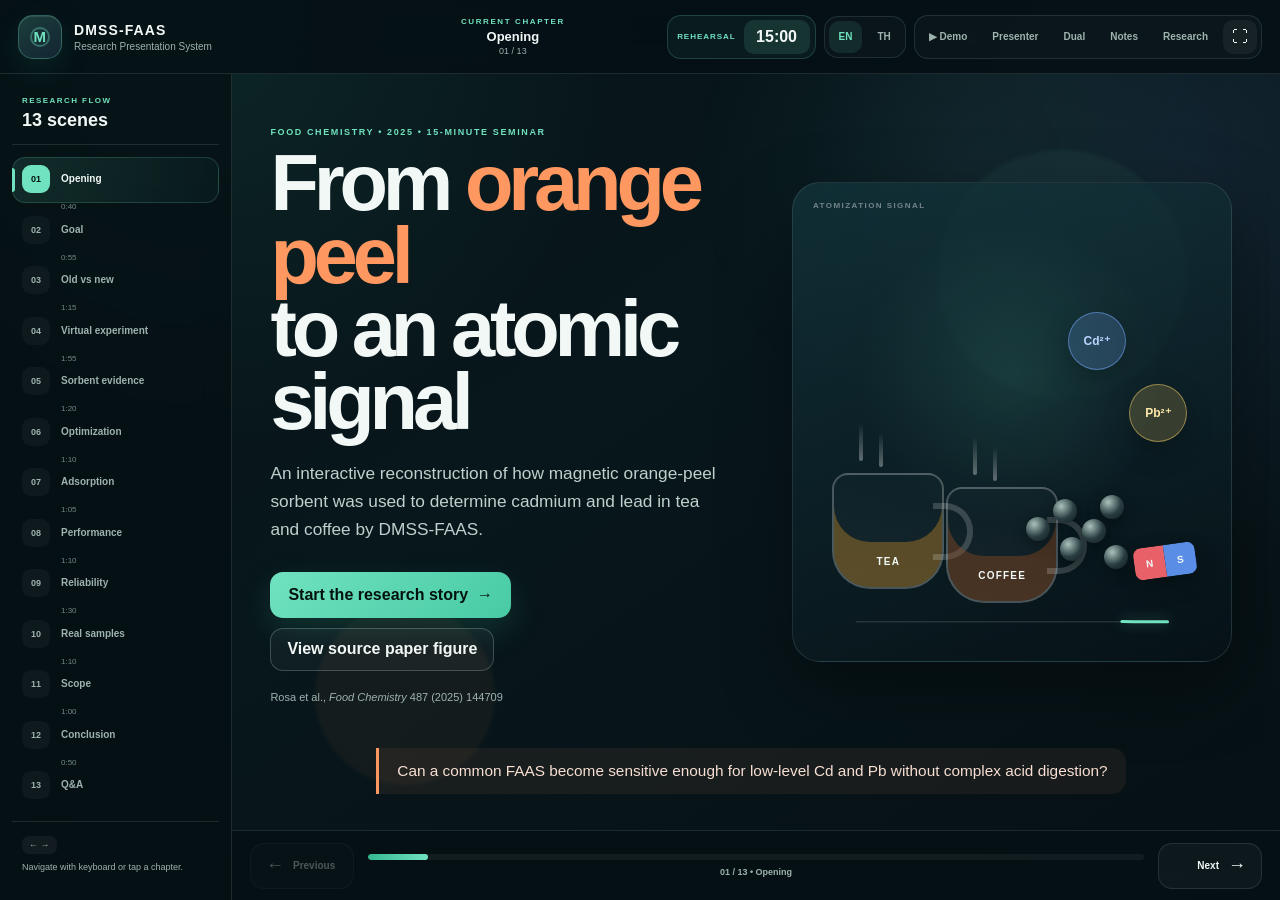
==== commit 98528415: "Add files via upload" ====
--- a/index.html
+++ b/index.html
@@ -4,22 +4,24 @@
 <head>
 <meta charset="utf-8"/>
 <meta content="width=device-width, initial-scale=1, viewport-fit=cover" name="viewport"/>
-<meta content="#071d24" name="theme-color"/>
+<meta content="#071217" name="theme-color"/>
 <meta content="Beautiful bilingual interactive research presentation on DMSS-FAAS determination of cadmium and lead in tea and coffee." name="description"/>
-<title>DMSS-FAAS Interactive Research Story v1.4.0</title>
+<title>DMSS-FAAS Interactive Research Deck v2.0.0</title>
 <link href="manifest.webmanifest" rel="manifest"/>
 <link href="assets/icon.svg" rel="icon" type="image/svg+xml"/>
-<link href="styles.css?v=1.4.0" rel="stylesheet"/>
+<link href="styles.css?v=2.0.0" rel="stylesheet"/>
 </head>
-<body>
+<body><a class="skip-link" href="#stage">Skip to content</a>
 <div aria-live="polite" class="app" id="app">
 <header class="topbar">
 <div aria-label="DMSS-FAAS research presentation" class="brand">
-<span class="brand-mark">M</span>
-<div>
-<strong>DMSS-FAAS</strong>
-<small>Interactive Research Story</small>
-</div>
+<span aria-hidden="true" class="brand-mark"><i></i><b>M</b></span>
+<div class="brand-copy"><strong>DMSS-FAAS</strong><small>Research Presentation System</small></div>
+</div>
+<div aria-live="polite" class="chrome-scene">
+<span>CURRENT CHAPTER</span>
+<strong id="chromeSceneTitle">Opening</strong>
+<small id="chromeSceneMeta">01 / 13</small>
 </div>
 <div class="top-actions">
 <div class="timer-wrap hero-timer" title="15-minute rehearsal timer">
@@ -31,17 +33,22 @@
 <a aria-label="Switch to Thai" class="chip-button" href="index_th.html" id="langThLink">TH</a>
 </div>
 <div aria-label="Presentation utilities" class="control-cluster utility-switch" role="group">
-<button aria-label="Toggle demo mode" class="chip-button" id="autoplayButton" title="Auto-play demo mode (D)" type="button">▶ Demo</button>
-<button aria-label="Open presenter mode" class="chip-button" id="presenterButton" title="Presenter mode (P)" type="button">Presenter</button>
-<button aria-label="Open dual-screen presenter view" class="chip-button" id="dualScreenButton" title="Dual-screen presenter view (G)" type="button">Dual</button>
-<button aria-label="Open quick notes" class="chip-button" id="notesButton" title="Quick notes (N)" type="button">Notes</button><button aria-label="Open research details" class="chip-button" id="researchButton" title="Research details (E)" type="button">Research</button>
+<button class="chip-button" id="autoplayButton" title="Auto-play demo mode (D)" type="button">▶ Demo</button>
+<button class="chip-button" id="presenterButton" title="Presenter mode (P)" type="button">Presenter</button>
+<button class="chip-button" id="dualScreenButton" title="Dual-screen presenter view (G)" type="button">Dual</button>
+<button class="chip-button" id="notesButton" title="Quick notes (N)" type="button">Notes</button>
+<button class="chip-button" id="researchButton" title="Research details (E)" type="button">Research</button>
 <button aria-label="Enter fullscreen" class="icon-button" id="fullscreenButton" title="Fullscreen (F)" type="button">⛶</button>
 </div>
 <div class="demo-indicator" hidden="" id="demoIndicator">Demo mode off</div>
 </div>
 </header>
-<main class="stage" id="stage">
-<section class="scene is-active scene-opening" data-notes="เปิดด้วยคำถามง่าย ๆ ว่า ชาและกาแฟที่ดื่มทุกวันอาจมีโลหะหนักในระดับต่ำหรือไม่ จากนั้นบอกว่างานนี้ไม่ได้สร้างเครื่องมือใหม่ทั้งเครื่อง แต่ปรับวิธีเตรียมและนำตัวอย่างเข้าสู่ FAAS ให้มีประสิทธิภาพขึ้น" data-time="40" data-title="Opening">
+<aside aria-label="Presentation chapters" class="deck-rail" id="deckRail">
+<div class="rail-head"><span>RESEARCH FLOW</span><strong>13 scenes</strong></div>
+<nav class="deck-rail-list" id="deckRailList"></nav>
+<div class="rail-help"><span>← →</span><p>Navigate with keyboard or tap a chapter.</p></div>
+</aside><main class="stage" id="stage">
+<section class="scene is-active scene-opening" data-notes="เปิดด้วยคำถามง่าย ๆ ว่า ชาและกาแฟที่ดื่มทุกวันอาจมีโลหะหนักในระดับต่ำหรือไม่ จากนั้นบอกว่างานนี้ไม่ได้สร้างเครื่องมือใหม่ทั้งเครื่อง แต่ปรับวิธีเตรียมและนำตัวอย่างเข้าสู่ FAAS ให้มีประสิทธิภาพขึ้น" data-scene-index="0" data-time="40" data-title="Opening" tabindex="-1">
 <div class="ambient-orb orb-a"></div><div class="ambient-orb orb-b"></div>
 <div class="hero-grid">
 <div class="hero-copy reveal">
@@ -71,7 +78,7 @@
 </div>
 <div class="opening-question">Can a common FAAS become sensitive enough for low-level Cd and Pb without complex acid digestion?</div>
 </section>
-<section class="scene" data-notes="เน้นว่านี่เป็นทั้งงานพัฒนาวิธีและงานพิสูจน์ความใช้ได้ เป้าหมายไม่ใช่แค่ให้เกิดสัญญาณ แต่ต้องวัดได้ต่ำกว่าเกณฑ์ ควบคุมความแม่นยำ ความเที่ยง และผลกระทบจากเมทริกซ์" data-time="55" data-title="Goal">
+<section class="scene" data-notes="เน้นว่านี่เป็นทั้งงานพัฒนาวิธีและงานพิสูจน์ความใช้ได้ เป้าหมายไม่ใช่แค่ให้เกิดสัญญาณ แต่ต้องวัดได้ต่ำกว่าเกณฑ์ ควบคุมความแม่นยำ ความเที่ยง และผลกระทบจากเมทริกซ์" data-scene-index="1" data-time="55" data-title="Goal" tabindex="-1">
 <div class="section-heading">
 <span class="section-number">01</span>
 <div><span class="eyebrow">RESEARCH GOAL</span><h2>What did the researchers try to prove?</h2></div>
@@ -97,7 +104,7 @@
 <div class="threshold"><span>Pb</span><b>50</b><small>µg L⁻¹</small></div>
 </div>
 </section>
-<section class="scene" data-notes="เปรียบเทียบแก่นของวิธีเดิมและวิธีใหม่ วิธีเดิมมักย่อยตัวอย่าง ใช้กรดและพ่นสารละลายผ่าน nebulizer โดยมีเพียงบางส่วนเข้าสู่ atomizer ส่วน DMSS-FAAS สกัดโลหะบนอนุภาคแล้วนำอนุภาคเข้าสู่เปลวไฟโดยตรง" data-time="75" data-title="Old vs new">
+<section class="scene" data-notes="เปรียบเทียบแก่นของวิธีเดิมและวิธีใหม่ วิธีเดิมมักย่อยตัวอย่าง ใช้กรดและพ่นสารละลายผ่าน nebulizer โดยมีเพียงบางส่วนเข้าสู่ atomizer ส่วน DMSS-FAAS สกัดโลหะบนอนุภาคแล้วนำอนุภาคเข้าสู่เปลวไฟโดยตรง" data-scene-index="2" data-time="75" data-title="Old vs new" tabindex="-1">
 <div class="section-heading">
 <span class="section-number">02</span>
 <div><span class="eyebrow">METHOD DIFFERENCE</span><h2>What changes compared with conventional FAAS?</h2></div>
@@ -133,7 +140,7 @@
 </div>
 <div class="difference-verdict"><b>Central innovation:</b> the sorbent is not only an extractor; it becomes the sample carrier into the flame.</div>
 </section>
-<section class="scene" data-notes="สาธิตขั้นตอนตาม Fig. 1 ทีละขั้น 30 mL ตัวอย่าง + M-OPP 3 mg เขย่า 25 นาที แยกด้วยแม่เหล็ก 10 วินาที เก็บด้วย probe และนำเข้าเปลวไฟ สัญญาณเป็น transient peak ประมาณ 16 วินาที" data-time="115" data-title="Virtual experiment">
+<section class="scene" data-notes="สาธิตขั้นตอนตาม Fig. 1 ทีละขั้น 30 mL ตัวอย่าง + M-OPP 3 mg เขย่า 25 นาที แยกด้วยแม่เหล็ก 10 วินาที เก็บด้วย probe และนำเข้าเปลวไฟ สัญญาณเป็น transient peak ประมาณ 16 วินาที" data-scene-index="3" data-time="115" data-title="Virtual experiment" tabindex="-1">
 <div class="section-heading">
 <span class="section-number">03</span>
 <div><span class="eyebrow">INTERACTIVE METHOD</span><h2>Run the DMSS-FAAS experiment</h2></div>
@@ -186,7 +193,7 @@
 </aside>
 </div>
 </section>
-<section class="scene" data-notes="อธิบายว่าทำไมเชื่อว่าวัสดุ M-OPP ถูกสร้างสำเร็จและเหมาะกับการจับโลหะ FTIR แสดง Fe-O และหมู่ฟังก์ชัน zeta potential เป็นลบเหนือ pH 3 ภาพ TEM/SEM และพื้นที่ผิวสนับสนุนลักษณะทางกายภาพ" data-time="80" data-title="Sorbent evidence">
+<section class="scene" data-notes="อธิบายว่าทำไมเชื่อว่าวัสดุ M-OPP ถูกสร้างสำเร็จและเหมาะกับการจับโลหะ FTIR แสดง Fe-O และหมู่ฟังก์ชัน zeta potential เป็นลบเหนือ pH 3 ภาพ TEM/SEM และพื้นที่ผิวสนับสนุนลักษณะทางกายภาพ" data-scene-index="4" data-time="80" data-title="Sorbent evidence" tabindex="-1">
 <div class="section-heading">
 <span class="section-number">04</span>
 <div><span class="eyebrow">MATERIAL + PROOF</span><h2>How was magnetic orange peel powder made and verified?</h2></div>
@@ -213,7 +220,7 @@
 </div>
 <div class="evidence-actions"><button class="ghost-button" data-open="characterization" type="button">Open Fig. 2 characterization</button><button class="ghost-button" data-open="microscopy" type="button">Open Fig. 3 microscopy</button></div>
 </section>
-<section class="scene" data-notes="เลื่อนค่าตัวแปรเพื่อแสดงว่าแบบจำลอง DOE ทำนาย absorbance สูงขึ้นเมื่อใช้ระดับสูงของตัวแปรในช่วงที่ศึกษา ค่าที่ใช้จริงคือ 30 mL, 3 mg, 25 นาที อธิบายว่านี่เป็นผลภายในขอบเขตแบบ factorial ไม่ใช่การทำนายนอกช่วง" data-time="70" data-title="Optimization">
+<section class="scene" data-notes="เลื่อนค่าตัวแปรเพื่อแสดงว่าแบบจำลอง DOE ทำนาย absorbance สูงขึ้นเมื่อใช้ระดับสูงของตัวแปรในช่วงที่ศึกษา ค่าที่ใช้จริงคือ 30 mL, 3 mg, 25 นาที อธิบายว่านี่เป็นผลภายในขอบเขตแบบ factorial ไม่ใช่การทำนายนอกช่วง" data-scene-index="5" data-time="70" data-title="Optimization" tabindex="-1">
 <div class="section-heading">
 <span class="section-number">05</span>
 <div><span class="eyebrow">DESIGN OF EXPERIMENTS</span><h2>Why were 30 mL, 3 mg and 25 min selected?</h2></div>
@@ -239,7 +246,7 @@
 </div>
 </div>
 </section>
-<section class="scene" data-notes="แยก kinetics กับ isotherm ให้ชัด kinetics บอกความเร็วและรูปแบบการดูดซับ ส่วน qmax คือความจุสูงสุดของวัสดุ ไม่ใช่ความเข้มข้นในเครื่องดื่ม Pb จับได้มากกว่า Cd อย่างชัดเจน" data-time="65" data-title="Adsorption">
+<section class="scene" data-notes="แยก kinetics กับ isotherm ให้ชัด kinetics บอกความเร็วและรูปแบบการดูดซับ ส่วน qmax คือความจุสูงสุดของวัสดุ ไม่ใช่ความเข้มข้นในเครื่องดื่ม Pb จับได้มากกว่า Cd อย่างชัดเจน" data-scene-index="6" data-time="65" data-title="Adsorption" tabindex="-1">
 <div class="section-heading">
 <span class="section-number">06</span>
 <div><span class="eyebrow">MECHANISM</span><h2>How do Cd and Pb behave on M-OPP?</h2></div>
@@ -264,7 +271,7 @@
 </div>
 <div class="scientific-warning">q<sub>e</sub> and q<sub>max</sub> describe sorbent capacity in adsorption experiments — not contamination levels in beverages.</div>
 </section>
-<section class="scene" data-notes="อธิบายว่าคำว่า sensitivity gain หมายถึงความชันของ calibration curve สูงขึ้น ไม่ใช่ accuracy สูงขึ้น 106 เท่า Pb ได้ผลเด่นที่สุด ขณะที่ coffee gain ต่ำกว่าน้ำและชาเนื่องจากเมทริกซ์ซับซ้อนกว่า" data-time="70" data-title="Performance">
+<section class="scene" data-notes="อธิบายว่าคำว่า sensitivity gain หมายถึงความชันของ calibration curve สูงขึ้น ไม่ใช่ accuracy สูงขึ้น 106 เท่า Pb ได้ผลเด่นที่สุด ขณะที่ coffee gain ต่ำกว่าน้ำและชาเนื่องจากเมทริกซ์ซับซ้อนกว่า" data-scene-index="7" data-time="70" data-title="Performance" tabindex="-1">
 <div class="section-heading">
 <span class="section-number">07</span>
 <div><span class="eyebrow">RESULTS + EFFICIENCY</span><h2>How much performance was gained?</h2></div>
@@ -284,7 +291,7 @@
 </div>
 <div class="performance-verdict"><span>Overall assessment</span><strong>High fit-for-purpose efficiency</strong><small>within the tested matrices and laboratory conditions</small></div>
 </section>
-<section class="scene" data-notes="ตอบคำถามความน่าเชื่อถือเป็นชั้นหลักฐาน ไม่ใช่บอกแค่ว่า r สูง มีหลักฐานวัสดุ สถิติ วิธีวิเคราะห์ และตัวอย่างจริง แต่ความพร้อมใช้เป็นมาตรฐานยังปานกลาง เพราะยังทำในห้องเดียวและ probe ใส่ด้วยมือ" data-time="90" data-title="Reliability">
+<section class="scene" data-notes="ตอบคำถามความน่าเชื่อถือเป็นชั้นหลักฐาน ไม่ใช่บอกแค่ว่า r สูง มีหลักฐานวัสดุ สถิติ วิธีวิเคราะห์ และตัวอย่างจริง แต่ความพร้อมใช้เป็นมาตรฐานยังปานกลาง เพราะยังทำในห้องเดียวและ probe ใส่ด้วยมือ" data-scene-index="8" data-time="90" data-title="Reliability" tabindex="-1">
 <div class="section-heading">
 <span class="section-number">08</span>
 <div><span class="eyebrow">VALIDATION + RELIABILITY</span><h2>How credible are the results — and how was that shown?</h2></div>
@@ -315,7 +322,7 @@
 </div>
 </div>
 </section>
-<section class="scene" data-notes="แยก detected กับ quantified Cd ไม่พบเหนือ LOD ส่วน Pb พบเหนือ LOD 8 ตัวอย่าง และวัดเชิงปริมาณได้ 5 ตัวอย่าง ทุกค่าต่ำกว่า 50 ไมโครกรัมต่อลิตร ย้ำว่า not detected ไม่เท่ากับศูนย์" data-time="70" data-title="Real samples">
+<section class="scene" data-notes="แยก detected กับ quantified Cd ไม่พบเหนือ LOD ส่วน Pb พบเหนือ LOD 8 ตัวอย่าง และวัดเชิงปริมาณได้ 5 ตัวอย่าง ทุกค่าต่ำกว่า 50 ไมโครกรัมต่อลิตร ย้ำว่า not detected ไม่เท่ากับศูนย์" data-scene-index="9" data-time="70" data-title="Real samples" tabindex="-1">
 <div class="section-heading">
 <span class="section-number">09</span>
 <div><span class="eyebrow">REAL-SAMPLE FINDINGS</span><h2>What happened in actual tea and coffee samples?</h2></div>
@@ -336,7 +343,7 @@
 </div>
 </div>
 </section>
-<section class="scene" data-notes="กำหนดขอบเขตให้ชัด งานนี้ใช้ชาหลายชนิดและกาแฟเชิงพาณิชย์จากตลาดท้องถิ่น เตรียมแบบชงน้ำร้อน ไม่ได้ครอบคลุมทุกประเทศ ทุกแบรนด์ หรือทุกชนิดอาหาร และมีความไม่สอดคล้องของจำนวนตัวอย่างกับช่วง Pb ระหว่างส่วนต่าง ๆ ของบทความ" data-time="60" data-title="Scope">
+<section class="scene" data-notes="กำหนดขอบเขตให้ชัด งานนี้ใช้ชาหลายชนิดและกาแฟเชิงพาณิชย์จากตลาดท้องถิ่น เตรียมแบบชงน้ำร้อน ไม่ได้ครอบคลุมทุกประเทศ ทุกแบรนด์ หรือทุกชนิดอาหาร และมีความไม่สอดคล้องของจำนวนตัวอย่างกับช่วง Pb ระหว่างส่วนต่าง ๆ ของบทความ" data-scene-index="10" data-time="60" data-title="Scope" tabindex="-1">
 <div class="section-heading">
 <span class="section-number">10</span>
 <div><span class="eyebrow">EXPERIMENTAL SCOPE</span><h2>What was tested — and what was not?</h2></div>
@@ -354,7 +361,7 @@
 </div>
 </div>
 </section>
-<section class="scene" data-notes="สรุปเป็นคำตอบสมดุล วิธีนี้มีความไวและเป็นมิตรขึ้น เหมาะกับการตรวจติดตามในเงื่อนไขที่ศึกษา แต่ยังไม่ควรเรียกว่าเป็นวิธีมาตรฐานสากล จบด้วยข้อเสนอให้ทำ automation, inter-lab validation และ independent confirmation" data-time="50" data-title="Conclusion">
+<section class="scene" data-notes="สรุปเป็นคำตอบสมดุล วิธีนี้มีความไวและเป็นมิตรขึ้น เหมาะกับการตรวจติดตามในเงื่อนไขที่ศึกษา แต่ยังไม่ควรเรียกว่าเป็นวิธีมาตรฐานสากล จบด้วยข้อเสนอให้ทำ automation, inter-lab validation และ independent confirmation" data-scene-index="11" data-time="50" data-title="Conclusion" tabindex="-1">
 <div class="conclusion-grid">
 <div class="conclusion-copy reveal">
 <span class="eyebrow">FINAL VERDICT</span>
@@ -381,7 +388,7 @@
 </div>
 <button class="primary-button conclusion-next" data-next="" type="button">Open Q&amp;A evidence panel <span>→</span></button>
 </section>
-<section class="scene scene-qa" data-notes="หน้านี้ใช้ตอบคำถามหลังจบ ไม่รวมในเวลา 15 นาที กดหัวข้อเพื่อเปิดคำตอบสั้น ๆ และสามารถเปิดภาพต้นฉบับจากบทความได้" data-time="0" data-title="Q&amp;A">
+<section class="scene scene-qa" data-notes="หน้านี้ใช้ตอบคำถามหลังจบ ไม่รวมในเวลา 15 นาที กดหัวข้อเพื่อเปิดคำตอบสั้น ๆ และสามารถเปิดภาพต้นฉบับจากบทความได้" data-scene-index="12" data-time="0" data-title="Q&amp;A" tabindex="-1">
 <div class="section-heading">
 <span class="section-number">Q&amp;A</span>
 <div><span class="eyebrow">BACKUP EVIDENCE</span><h2>Questions the audience may ask</h2></div>
@@ -401,12 +408,12 @@
 </section>
 </main>
 <footer class="controls">
-<button aria-label="Previous scene" class="nav-button" id="prevButton" type="button">←</button>
+<button aria-label="Previous scene" class="nav-button" id="prevButton" type="button"><b>←</b><span>Previous</span></button>
 <div class="scene-status">
 <div class="progress-track"><i id="progressBar"></i></div>
-<span id="sceneLabel">01 / 12 • Opening</span>
-</div>
-<button aria-label="Next scene" class="nav-button" id="nextButton" type="button">→</button>
+<span id="sceneLabel">01 / 13 • Opening</span>
+</div>
+<button aria-label="Next scene" class="nav-button" id="nextButton" type="button"><span>Next</span><b>→</b></button>
 </footer>
 <aside aria-hidden="true" class="notes-panel" id="notesPanel"><div class="notes-header"><div><span id="notesPanelLabel">QUICK NOTES</span><strong id="notesTitle">Opening</strong></div><button aria-label="Close notes" id="closeNotes" type="button">×</button></div>
 <div class="note-mode-tabs" role="tablist"><button class="note-tab is-active" id="notesQuickTab" type="button">Quick notes</button><button class="note-tab" id="notesScriptTab" type="button">Full script</button></div>
@@ -488,6 +495,6 @@
 </div>
 <div class="install-toast" hidden="" id="installToast"><span>This presentation can be installed and used offline.</span><button id="installButton" type="button">Install</button><button id="dismissInstall" type="button">×</button></div>
 </div>
-<script src="research_content.js?v=1.4.0"></script><script src="app.js?v=1.4.0"></script>
+<script src="research_content.js?v=2.0.0"></script><script src="app.js?v=2.0.0"></script>
 </body>
 </html>
--- a/styles.css
+++ b/styles.css
@@ -1,133 +1,170 @@
+/* DMSS-FAAS Interactive Research Deck v2.0.0
+   Rebuilt responsive shell + deterministic scientific animations */
 :root{
-  --bg:#071d24;--bg2:#0a2a31;--panel:#0e343c;--panel2:#123f48;--text:#f2f7f5;--muted:#9fb8b7;
-  --mint:#6be0bd;--teal:#1fb4a6;--orange:#ff9d45;--gold:#ffd166;--red:#ff6b6b;--blue:#6ab8ff;
-  --line:rgba(255,255,255,.12);--shadow:0 24px 70px rgba(0,0,0,.32);--radius:24px;
-  --topbar-h:64px;--controls-h:62px;--vh:1vh;
+  color-scheme:dark;
+  --bg:#071217;
+  --bg-deep:#040b0e;
+  --surface:#0d1d23;
+  --surface-2:#11272e;
+  --surface-3:#17343c;
+  --glass:rgba(12,30,36,.88);
+  --line:rgba(201,239,230,.12);
+  --line-strong:rgba(201,239,230,.23);
+  --text:#f2f8f6;
+  --muted:#9eb3ae;
+  --mint:#70e2bf;
+  --mint-2:#35b991;
+  --gold:#ffd166;
+  --orange:#ff9860;
+  --blue:#79a9ff;
+  --red:#ff7078;
+  --shadow:0 24px 70px rgba(0,0,0,.34);
+  --shadow-soft:0 14px 40px rgba(0,0,0,.22);
+  --radius-xl:28px;
+  --radius-lg:22px;
+  --radius-md:16px;
+  --topbar-h:74px;
+  --footer-h:70px;
+  --rail-w:232px;
+  --vh:1vh;
+  --ease:cubic-bezier(.22,.78,.2,1);
 }
-*{box-sizing:border-box}html{margin:0;height:100%;overflow:hidden;-webkit-text-size-adjust:100%}body{margin:0;height:100%;overflow:hidden;background:var(--bg);color:var(--text);font-family:Inter,ui-sans-serif,system-ui,-apple-system,BlinkMacSystemFont,"Segoe UI",sans-serif;width:100%;min-width:320px}button,input,select{font:inherit;min-width:0}button{color:inherit}img,svg,canvas{max-width:100%;height:auto}.app{height:100%;min-height:calc(var(--vh,1vh)*100);display:grid;grid-template-rows:var(--topbar-h) 1fr var(--controls-h);background:radial-gradient(circle at 18% 5%,rgba(31,180,166,.14),transparent 30%),radial-gradient(circle at 80% 80%,rgba(255,157,69,.08),transparent 30%),var(--bg)}
-.topbar,.controls{position:relative;z-index:30;display:flex;align-items:center;justify-content:space-between;gap:10px;padding:8px clamp(16px,2.6vw,44px);border-color:var(--line);background:rgba(5,24,30,.88);backdrop-filter:blur(18px)}.topbar{min-height:var(--topbar-h);border-bottom:1px solid var(--line)}.controls{min-height:var(--controls-h);border-top:1px solid var(--line)}
-.brand{display:flex;align-items:center;gap:12px}.brand-mark{display:grid;place-items:center;width:36px;height:36px;border-radius:11px;background:linear-gradient(135deg,var(--orange),var(--gold));color:#17272a;font-weight:900;box-shadow:0 8px 26px rgba(255,157,69,.25)}.brand strong{display:block;letter-spacing:.06em;font-size:13px}.brand small{display:block;color:var(--muted);font-size:10px;margin-top:2px}.top-actions{display:flex;align-items:center;gap:8px;flex-wrap:wrap;justify-content:flex-end}.icon-button,.timer{border:1px solid var(--line);background:rgba(255,255,255,.04);height:38px;border-radius:12px;cursor:pointer}.icon-button{width:38px;font-weight:700}.icon-button:hover,.timer:hover{background:rgba(255,255,255,.09)}.timer-wrap{display:flex;align-items:center;gap:8px}.timer-label{font-size:9px;letter-spacing:.16em;color:var(--muted)}.timer{min-width:74px;padding:0 14px;font-variant-numeric:tabular-nums;font-weight:800}.timer.is-running{border-color:rgba(107,224,189,.5);color:var(--mint)}.timer.is-over{color:var(--red);border-color:rgba(255,107,107,.55)}
-.stage{position:relative;overflow:hidden;min-height:0}.scene{position:absolute;inset:0;width:100%;padding:clamp(24px,3.2vw,54px) clamp(26px,5vw,84px);opacity:0;visibility:hidden;transform:translateX(35px) scale(.99);transition:opacity .42s ease,transform .42s ease,visibility .42s;overflow:hidden}.scene.is-active{opacity:1;visibility:visible;transform:none;z-index:2}.scene.is-leaving{transform:translateX(-35px) scale(.99)}
-.section-heading{display:flex;align-items:flex-start;gap:18px;margin-bottom:clamp(18px,2vw,32px)}.section-number{display:grid;place-items:center;min-width:50px;height:50px;border:1px solid rgba(107,224,189,.38);border-radius:16px;color:var(--mint);font-weight:900;font-size:14px}.eyebrow{display:block;color:var(--mint);letter-spacing:.18em;font-size:10px;font-weight:800;margin-bottom:8px}.section-heading h2,.conclusion-copy h2{margin:0;font-size:clamp(28px,3.1vw,52px);line-height:1.02;letter-spacing:-.045em;max-width:1000px}.small-button{margin-left:auto;border:1px solid var(--line);background:rgba(255,255,255,.04);padding:9px 14px;border-radius:11px;cursor:pointer}.small-button:hover{background:rgba(255,255,255,.1)}
-.reveal{animation:reveal .6s .05s both}.delay-1{animation-delay:.16s}.delay-2{animation-delay:.27s}@keyframes reveal{from{opacity:0;transform:translateY(14px)}to{opacity:1;transform:none}}
-.primary-button,.ghost-button,.text-button{border:0;cursor:pointer;max-width:100%}.primary-button{display:inline-flex;align-items:center;justify-content:center;gap:18px;background:linear-gradient(135deg,var(--mint),#3bbec0);color:#062229;font-weight:900;padding:14px 20px;border-radius:14px;box-shadow:0 12px 30px rgba(66,208,184,.2)}.primary-button:hover{transform:translateY(-1px);filter:brightness(1.05)}.primary-button.full{width:100%}.ghost-button{background:rgba(255,255,255,.05);border:1px solid var(--line);padding:13px 18px;border-radius:14px}.ghost-button:hover{background:rgba(255,255,255,.1)}.text-button{background:none;color:var(--mint);padding:8px;text-decoration:underline;text-underline-offset:4px}
-.scene-opening{display:grid;place-items:center}.ambient-orb{position:absolute;border-radius:50%;filter:blur(2px);opacity:.55}.orb-a{width:460px;height:460px;background:radial-gradient(circle,rgba(31,180,166,.18),transparent 68%);left:-160px;top:-180px}.orb-b{width:520px;height:520px;background:radial-gradient(circle,rgba(255,157,69,.12),transparent 65%);right:-160px;bottom:-240px}.hero-grid{width:min(1340px,100%);display:grid;grid-template-columns:1.05fr .95fr;gap:clamp(30px,5vw,80px);align-items:center}.hero-copy h1{font-size:clamp(48px,6.2vw,98px);line-height:.91;letter-spacing:-.07em;margin:12px 0 24px}.hero-copy h1 em{font-style:normal;color:var(--orange)}.lead{color:#c8d7d5;font-size:clamp(16px,1.4vw,22px);line-height:1.55;max-width:720px}.hero-actions{display:flex;gap:12px;flex-wrap:wrap;margin-top:30px}.source-line{font-size:11px;color:var(--muted);margin-top:18px}.hero-visual{position:relative;min-height:470px;border:1px solid var(--line);border-radius:36px;background:linear-gradient(160deg,rgba(255,255,255,.075),rgba(255,255,255,.018));box-shadow:var(--shadow);overflow:hidden}.cup{position:absolute;bottom:62px;width:138px;height:120px;border:7px solid rgba(255,255,255,.65);border-top:0;border-radius:0 0 32px 32px;display:grid;place-items:center;font-size:10px;letter-spacing:.15em;color:rgba(255,255,255,.72)}.cup:after{content:"";position:absolute;right:-44px;top:18px;width:42px;height:53px;border:7px solid rgba(255,255,255,.55);border-left:0;border-radius:0 28px 28px 0}.cup i{position:absolute;inset:7px;top:16px;border-radius:5px 5px 22px 22px}.tea-cup{left:70px}.tea-cup i{background:linear-gradient(rgba(212,163,52,.55),rgba(152,93,16,.8))}.coffee-cup{right:70px}.coffee-cup i{background:linear-gradient(rgba(89,51,31,.8),rgba(40,21,15,.96))}.metal-ion{position:absolute;width:62px;height:62px;border-radius:50%;display:grid;place-items:center;font-size:12px;font-weight:900;box-shadow:0 10px 24px rgba(0,0,0,.3);animation:float 3s ease-in-out infinite}.cd-ion{left:34%;top:62px;background:linear-gradient(135deg,var(--blue),#3556b8)}.pb-ion{right:27%;top:128px;background:linear-gradient(135deg,var(--orange),#a34e2d);animation-delay:-1.3s}@keyframes float{50%{transform:translateY(-12px)}}.magnetic-cluster{position:absolute;left:43%;top:210px;width:130px;height:100px}.magnetic-cluster span{position:absolute;width:28px;height:28px;border-radius:50%;background:radial-gradient(circle at 30% 30%,#ffd18c,#d5662b 42%,#25363b 46%,#091b21 75%);box-shadow:0 5px 15px rgba(0,0,0,.4)}.magnetic-cluster span:nth-child(1){left:0;top:40px}.magnetic-cluster span:nth-child(2){left:30px;top:15px}.magnetic-cluster span:nth-child(3){left:58px;top:48px}.magnetic-cluster span:nth-child(4){left:86px;top:18px}.magnetic-cluster span:nth-child(5){left:30px;top:68px}.magnetic-cluster span:nth-child(6){left:92px;top:65px}.magnet-mini{position:absolute;left:42%;bottom:38px;display:flex;transform:rotate(-10deg);box-shadow:0 10px 25px rgba(0,0,0,.35)}.magnet-mini b{display:grid;place-items:center;width:48px;height:50px;font-size:12px}.magnet-mini b:first-child{background:#ef5350;border-radius:8px 0 0 8px}.magnet-mini b:last-child{background:#386cbf;border-radius:0 8px 8px 0}.signal-line{position:absolute;right:32px;top:8px;width:230px}.signal-base{stroke:rgba(255,255,255,.15);fill:none;stroke-width:2}.signal-peak{stroke:var(--mint);fill:none;stroke-width:4;stroke-linecap:round;filter:drop-shadow(0 0 9px rgba(107,224,189,.4));stroke-dasharray:600;stroke-dashoffset:600;animation:draw 2.3s 1s forwards}@keyframes draw{to{stroke-dashoffset:0}}.opening-question{position:absolute;bottom:18px;left:50%;transform:translateX(-50%);font-size:11px;color:var(--muted);text-align:center;width:90%}
-.goal-layout{display:grid;grid-template-columns:1.05fr .95fr;gap:22px;max-width:1280px}.goal-card{border:1px solid var(--line);background:linear-gradient(145deg,rgba(255,255,255,.065),rgba(255,255,255,.02));border-radius:var(--radius);box-shadow:0 14px 45px rgba(0,0,0,.13)}.main-goal{padding:34px;min-height:310px}.card-icon{width:58px;height:58px;border-radius:18px;display:grid;place-items:center;background:rgba(107,224,189,.12);color:var(--mint);font-size:35px}.card-kicker{display:block;margin:25px 0 10px;color:var(--mint);font-size:10px;letter-spacing:.16em;font-weight:800}.main-goal h3{font-size:clamp(24px,2.2vw,38px);line-height:1.12;margin:0 0 16px;letter-spacing:-.035em}.main-goal p{color:#bdd0cd;line-height:1.55;font-size:15px}.goal-stack{display:grid;gap:10px}.goal-card.compact{padding:15px 18px;display:flex;align-items:center;gap:15px}.goal-card.compact b{width:31px;height:31px;border-radius:10px;background:rgba(255,157,69,.12);display:grid;place-items:center;color:var(--orange)}.goal-card.compact span{font-size:14px}.regulatory-strip{margin-top:22px;max-width:1280px;border-radius:20px;padding:18px 24px;background:linear-gradient(90deg,rgba(107,224,189,.12),rgba(255,157,69,.09));border:1px solid var(--line);display:grid;grid-template-columns:1fr auto auto;gap:24px;align-items:center}.regulatory-strip>div:first-child span{font-size:9px;letter-spacing:.16em;color:var(--muted);display:block}.regulatory-strip>div:first-child strong{font-size:17px}.threshold{display:grid;grid-template-columns:auto auto;column-gap:8px;align-items:center}.threshold span{font-weight:900}.threshold b{font-size:32px;color:var(--gold)}.threshold small{grid-column:2;color:var(--muted)}
-.comparison-switch{display:inline-flex;flex-wrap:wrap;max-width:100%;padding:4px;background:rgba(255,255,255,.05);border:1px solid var(--line);border-radius:14px;margin-bottom:18px}.compare-tab{border:0;background:transparent;padding:10px 18px;border-radius:10px;cursor:pointer;color:var(--muted);font-weight:800}.compare-tab.is-selected{background:var(--text);color:#08252c}.method-comparison{position:relative;max-width:1320px;height:390px}.method-panel{position:absolute;inset:0;overflow:auto;border-radius:28px;border:1px solid var(--line);background:linear-gradient(150deg,rgba(255,255,255,.065),rgba(255,255,255,.015));padding:28px;opacity:0;transform:scale(.98);pointer-events:none;transition:.35s}.method-panel.is-visible{opacity:1;transform:none;pointer-events:auto}.method-title{display:flex;align-items:center;gap:16px}.method-title h3{font-size:28px;margin:0}.method-badge{font-size:9px;letter-spacing:.15em;font-weight:900;color:var(--orange);border:1px solid rgba(255,157,69,.35);padding:7px 9px;border-radius:8px}.conventional-visual{display:flex;align-items:center;justify-content:center;gap:30px;height:210px}.acid-bottle{width:70px;height:100px;border-radius:8px 8px 18px 18px;background:linear-gradient(#f4f6f2 65%,#e9d54f 66%);color:#183037;display:grid;place-items:center;font-weight:900;box-shadow:0 12px 20px rgba(0,0,0,.2)}.acid-bottle:before{content:"";position:absolute}.heat-vessel{position:relative;width:110px;height:125px;border:4px solid rgba(255,255,255,.7);border-top:0;border-radius:0 0 28px 28px}.heat-vessel .liquid{position:absolute;left:5px;right:5px;bottom:5px;height:64%;border-radius:0 0 20px 20px;background:rgba(255,194,80,.45)}.heat-vessel:after{content:"♨";position:absolute;bottom:-42px;width:100%;text-align:center;color:var(--orange);font-size:28px}.heat-vessel span,.nebulizer span{position:absolute;bottom:-63px;width:160px;left:50%;transform:translateX(-50%);font-size:10px;color:var(--muted);text-align:center}.arrow-flow{font-size:34px;color:var(--muted)}.nebulizer{position:relative;width:130px;height:55px;border-radius:28px;background:#d6e2df}.spray{position:absolute;right:-70px;top:4px;width:76px;height:48px;background:radial-gradient(circle at 5% 50%,rgba(107,224,189,.8) 0 2px,transparent 3px),radial-gradient(circle at 35% 20%,rgba(107,224,189,.5) 0 2px,transparent 3px),radial-gradient(circle at 65% 65%,rgba(107,224,189,.4) 0 2px,transparent 3px);background-size:16px 16px}.atomizer-box{width:160px;height:130px;border:1px dashed rgba(255,255,255,.3);border-radius:18px;display:grid;place-items:center;text-align:center}.atomizer-box b{font-size:38px;color:var(--red)}.atomizer-box span{font-size:10px;color:var(--muted)}.tiny-particles{position:absolute}.method-points{display:flex;justify-content:center;gap:12px}.method-points span{font-size:11px;border:1px solid rgba(255,107,107,.25);background:rgba(255,107,107,.08);color:#ffc2c2;padding:8px 12px;border-radius:999px}.method-points.positive span{border-color:rgba(107,224,189,.25);background:rgba(107,224,189,.08);color:#c5fff0}.dmss-mini-flow{display:grid;grid-template-columns:1fr auto 1fr auto 1fr auto 1fr;align-items:center;gap:18px;margin:40px 0 26px}.dmss-mini-flow>b{color:var(--muted);font-size:25px}.mini-step{display:flex;flex-direction:column;align-items:center;text-align:center;gap:12px}.mini-step i{display:block;width:70px;height:70px;border-radius:22px;background:rgba(107,224,189,.1);border:1px solid rgba(107,224,189,.22);position:relative}.mini-step span{font-size:12px;color:#c8d8d5}.tube-icon:before{content:"";position:absolute;left:24px;top:12px;width:22px;height:42px;border:3px solid var(--mint);border-top:0;border-radius:0 0 12px 12px}.magnet-icon:before{content:"N  S";position:absolute;inset:18px 8px;display:grid;place-items:center;background:linear-gradient(90deg,#ef5350 50%,#386cbf 50%);border-radius:8px;font-style:normal;font-size:9px;word-spacing:18px}.probe-icon:before{content:"";position:absolute;width:5px;height:48px;background:#d4dedc;left:32px;top:8px;border-radius:3px}.probe-icon:after{content:"";position:absolute;width:24px;height:12px;border-radius:50%;background:#34251f;left:23px;bottom:9px}.flame-icon:before{content:"";position:absolute;left:22px;top:8px;width:28px;height:50px;background:linear-gradient(var(--gold),var(--orange),#2e7dff);clip-path:polygon(50% 0,78% 35%,88% 64%,70% 100%,28% 100%,10% 64%,24% 34%)}.transport-meter{max-width:760px;margin:0 auto 18px;text-align:center}.transport-meter>span{font-size:11px;color:var(--muted)}.transport-meter>div{height:10px;border-radius:10px;background:rgba(255,255,255,.08);overflow:hidden;margin:8px 0}.transport-meter i{display:block;height:100%;background:linear-gradient(90deg,var(--mint),var(--gold));border-radius:10px;animation:fill 1s .3s both}@keyframes fill{from{width:0}}.transport-meter strong{font-size:13px;color:var(--mint)}.difference-verdict{max-width:1320px;margin-top:18px;padding:15px 20px;border-left:3px solid var(--orange);background:rgba(255,157,69,.07);border-radius:0 14px 14px 0;color:#d9e5e2;font-size:14px}
-.experiment-layout{display:grid;grid-template-columns:1fr 360px;gap:24px;height:calc(100% - 92px)}.experiment-stage{border-radius:28px;border:1px solid var(--line);background:linear-gradient(160deg,rgba(255,255,255,.055),rgba(255,255,255,.015));position:relative;overflow:hidden}.lab-bench{position:absolute;inset:0 0 90px}.lab-bench:after{content:"";position:absolute;left:4%;right:4%;bottom:55px;height:12px;background:#203c42;border-radius:8px;box-shadow:0 14px 0 #112a30}.sample-tube{position:absolute;left:16%;bottom:68px;width:112px;height:230px;border:5px solid rgba(225,240,237,.72);border-top-width:9px;border-radius:12px 12px 44px 44px;overflow:hidden;transition:.8s}.tube-liquid{position:absolute;left:5px;right:5px;bottom:5px;height:72%;background:linear-gradient(rgba(157,216,199,.26),rgba(68,143,133,.42));border-radius:0 0 36px 36px}.tube-label{position:absolute;bottom:50px;width:100%;text-align:center;font-size:10px;color:#d9ebe7}.particles{position:absolute;inset:48px 8px 10px}.particles i{position:absolute;width:9px;height:9px;border-radius:50%;background:radial-gradient(circle at 30% 30%,#f9a95e,#783f24 45%,#17262b 52%);transition:1s;animation:particle-float 2s ease-in-out infinite}@keyframes particle-float{50%{transform:translate(8px,-8px)}}.sample-tube.is-shaking{animation:shake .12s infinite}@keyframes shake{25%{transform:translateX(-5px) rotate(-1deg)}75%{transform:translateX(5px) rotate(1deg)}}.particles.is-settled i{top:auto!important;bottom:var(--settle,5px)!important;left:var(--left,30%)!important;animation:none}.external-magnet{position:absolute;left:14.6%;bottom:25px;display:flex;opacity:.1;transform:translateY(40px);transition:.7s}.external-magnet.is-active{opacity:1;transform:none}.external-magnet b{display:grid;place-items:center;width:62px;height:45px;font-size:11px}.external-magnet b:first-child{background:#ef5350;border-radius:8px 0 0 8px}.external-magnet b:last-child{background:#386cbf;border-radius:0 8px 8px 0}.magnetic-probe{position:absolute;left:38%;top:10px;width:50px;height:300px;transform:translateY(-340px);transition:1s}.magnetic-probe span{position:absolute;left:21px;top:0;width:8px;height:260px;border-radius:5px;background:linear-gradient(90deg,#a8b9ba,#f2f5f4,#819596)}.magnetic-probe i{position:absolute;left:8px;bottom:10px;width:35px;height:25px;border-radius:50%;background:#231a18;box-shadow:0 0 15px #ff9d45}.magnetic-probe.is-lowered{transform:translateY(30px)}.magnetic-probe.is-flame{left:64%;top:135px;transform:rotate(58deg);transform-origin:top;z-index:3}.faas-unit{position:absolute;right:8%;bottom:56px;width:270px;height:190px}.burner{position:absolute;left:50px;bottom:0;width:180px;height:55px;border-radius:8px 8px 20px 20px;background:linear-gradient(#b7c3c2,#4b6266)}.burner:before{content:"";position:absolute;left:15px;right:15px;top:-10px;height:13px;border-radius:50%;background:#192c31}.burner-flame{position:absolute;left:87px;bottom:45px;width:110px;height:135px;opacity:.55;background:radial-gradient(ellipse at bottom,rgba(70,151,255,.8),rgba(77,214,202,.35) 35%,rgba(255,193,85,.35) 60%,transparent 72%);clip-path:polygon(50% 0,73% 25%,91% 63%,78% 100%,20% 100%,9% 63%,28% 28%);filter:blur(2px);transition:.5s}.burner-flame.is-hot{opacity:1;filter:drop-shadow(0 0 25px rgba(255,157,69,.5))}.beam{position:absolute;left:-70px;right:-130px;top:70px;height:4px;background:linear-gradient(90deg,transparent,var(--gold) 18%,var(--gold) 80%,transparent);box-shadow:0 0 14px rgba(255,209,102,.55)}.faas-unit>span{position:absolute;right:0;bottom:4px;color:var(--muted);font-size:11px}.signal-monitor{position:absolute;right:4%;top:20px;width:300px;border:1px solid var(--line);background:rgba(3,16,20,.72);border-radius:18px;padding:8px 10px 10px}.signal-monitor svg{width:100%;height:100px}.axis{stroke:rgba(255,255,255,.16);fill:none;stroke-width:2}.experiment-signal{stroke:var(--mint);fill:none;stroke-width:4;stroke-linecap:round;transition:1.2s}.signal-monitor span{display:block;text-align:center;font-size:10px;color:var(--muted)}.experiment-status{position:absolute;left:0;right:0;bottom:0;height:90px;border-top:1px solid var(--line);padding:15px 22px;background:rgba(5,24,30,.7)}.experiment-status span{font-size:9px;letter-spacing:.15em;color:var(--mint)}.experiment-status strong{display:block;margin:6px 0 9px;font-size:14px}.experiment-progress{height:5px;background:rgba(255,255,255,.08);border-radius:5px;overflow:hidden}.experiment-progress i{display:block;height:100%;width:20%;background:linear-gradient(90deg,var(--mint),var(--gold));transition:.5s}.experiment-controls{border:1px solid var(--line);border-radius:28px;background:rgba(255,255,255,.035);padding:18px;display:flex;flex-direction:column}.metal-select{display:grid;grid-template-columns:1fr 1fr;gap:8px}.metal-button{border:1px solid var(--line);background:transparent;border-radius:13px;padding:10px;cursor:pointer;font-weight:900}.metal-button small{display:block;color:var(--muted);font-weight:500;margin-top:3px}.metal-button.is-active{background:rgba(107,224,189,.12);border-color:rgba(107,224,189,.4);color:var(--mint)}.protocol-list{padding:0;margin:14px 0;list-style:none;display:grid;gap:6px;flex:1}.protocol-list button{width:100%;border:0;background:transparent;display:flex;align-items:center;gap:12px;text-align:left;padding:10px;border-radius:12px;cursor:pointer}.protocol-list li.is-current button{background:rgba(255,255,255,.08)}.protocol-list b{color:var(--orange);font-size:10px}.protocol-list span{font-size:12px}.protocol-list li.is-done span{text-decoration:line-through;color:var(--muted)}
-.sorbent-layout{display:grid;grid-template-columns:.95fr 1.05fr;gap:24px}.synthesis-flow{position:relative;display:grid;grid-template-columns:1fr 1fr;gap:10px;padding-right:220px;min-height:360px}.synthesis-step{border:1px solid var(--line);background:rgba(255,255,255,.03);border-radius:18px;padding:18px;text-align:left;cursor:pointer}.synthesis-step.is-active{border-color:rgba(255,157,69,.5);background:rgba(255,157,69,.09)}.synthesis-step i{display:block;color:var(--orange);font-style:normal;font-size:9px;margin-bottom:15px}.synthesis-step b{display:block;font-size:15px}.synthesis-step span{display:block;color:var(--muted);font-size:10px;margin-top:5px}.synthesis-visual{position:absolute;right:0;top:0;width:200px;height:100%;border:1px solid var(--line);border-radius:24px;background:radial-gradient(circle at 50% 38%,rgba(255,157,69,.15),transparent 50%),rgba(255,255,255,.025);overflow:hidden}.orange-peel-shape{position:absolute;left:44px;top:55px;width:115px;height:115px;border-radius:50%;border:24px solid var(--orange);border-left-color:transparent;transform:rotate(-35deg);transition:.6s}.orange-peel-shape:after{content:"";position:absolute;inset:0;border-radius:50%;border:8px solid #ffd68d}.powder-cloud,.iron-dots{position:absolute;inset:35px}.powder-cloud:before{content:"";position:absolute;inset:80px 20px 25px;background:radial-gradient(circle at 20% 30%,#df8a36 0 3px,transparent 4px),radial-gradient(circle at 70% 15%,#f3b26c 0 3px,transparent 4px),radial-gradient(circle at 45% 70%,#bb6527 0 3px,transparent 4px);background-size:16px 17px;opacity:0;transition:.6s}.iron-dots:before{content:"";position:absolute;inset:65px 10px 20px;background:radial-gradient(circle,#172328 0 4px,#df7934 5px 7px,transparent 8px);background-size:26px 25px;opacity:0;transition:.6s}.synthesis-magnet{position:absolute;left:43px;bottom:24px;display:flex;opacity:0;transition:.6s}.synthesis-magnet b{width:55px;height:40px;display:grid;place-items:center;font-size:9px}.synthesis-magnet b:first-child{background:#ef5350;border-radius:8px 0 0 8px}.synthesis-magnet b:last-child{background:#386cbf;border-radius:0 8px 8px 0}.state-grind .orange-peel-shape{opacity:0;transform:scale(.2)}.state-grind .powder-cloud:before{opacity:1}.state-magnetize .orange-peel-shape{opacity:0}.state-magnetize .iron-dots:before{opacity:1}.state-separate .orange-peel-shape{opacity:0}.state-separate .iron-dots:before,.state-separate .synthesis-magnet{opacity:1}.evidence-grid{display:grid;grid-template-columns:1fr 1fr;gap:12px}.evidence-card{border:1px solid var(--line);background:rgba(255,255,255,.035);border-radius:20px;padding:20px}.evidence-card>span{font-size:9px;letter-spacing:.15em;color:var(--mint)}.evidence-card>b{display:block;font-size:22px;margin:8px 0}.evidence-card p{font-size:12px;line-height:1.5;color:#b8ccca;margin:0}.evidence-card.metrics{display:grid;grid-template-columns:1fr 1fr;gap:10px}.evidence-card.metrics>span{grid-column:1/-1}.evidence-card.metrics div{background:rgba(255,255,255,.04);padding:12px;border-radius:14px}.evidence-card.metrics b{font-size:20px;color:var(--gold)}.evidence-card.metrics small{display:block;color:var(--muted);font-size:9px;margin-top:5px}.evidence-actions{display:flex;justify-content:flex-end;gap:10px;margin-top:14px}
-.optimization-layout{display:grid;grid-template-columns:1fr .9fr;gap:24px;max-width:1220px}.optimizer,.response-card{border:1px solid var(--line);border-radius:26px;background:rgba(255,255,255,.035);padding:26px}.optimizer-toolbar{display:grid;grid-template-columns:1fr 1fr;gap:12px;margin-bottom:22px}.optimizer-toolbar label{font-size:10px;color:var(--muted)}.optimizer-toolbar select{width:100%;margin-top:6px;background:#0b2b32;color:var(--text);border:1px solid var(--line);border-radius:10px;padding:10px}.range-row{display:block;margin:19px 0}.range-row>span{display:flex;justify-content:space-between;font-size:12px}.range-row b{color:var(--gold)}input[type=range]{width:100%;accent-color:var(--mint);margin-top:12px}.model-note{font-size:10px;color:var(--muted);line-height:1.5}.response-card{text-align:center;display:flex;flex-direction:column;align-items:center}.response-card>span{font-size:9px;letter-spacing:.16em;color:var(--muted)}.response-card>strong{font-size:clamp(60px,7vw,100px);line-height:1;color:var(--mint);margin:15px 0}.response-gauge{width:85%;height:13px;border-radius:12px;background:rgba(255,255,255,.08);overflow:hidden}.response-gauge i{display:block;height:100%;background:linear-gradient(90deg,var(--blue),var(--mint),var(--gold));width:90%;border-radius:12px;transition:.5s}.optimization-verdict{margin:12px 0 20px;padding:8px 12px;border-radius:999px;background:rgba(107,224,189,.11);color:var(--mint);font-size:11px}.doe-proof{width:100%;display:grid;grid-template-columns:1fr 1fr 1fr;gap:8px}.doe-proof div{padding:12px 8px;border-radius:14px;background:rgba(255,255,255,.04)}.doe-proof b{display:block;font-size:12px}.doe-proof span{display:block;font-size:8px;color:var(--muted);margin-top:4px}
-.adsorption-toggle{display:inline-flex;border:1px solid var(--line);border-radius:13px;padding:4px;background:rgba(255,255,255,.03);margin-bottom:18px}.adsorb-button{border:0;background:transparent;color:var(--muted);padding:9px 16px;border-radius:9px;cursor:pointer}.adsorb-button.is-active{background:var(--text);color:#08252c;font-weight:900}.adsorption-layout{display:grid;grid-template-columns:1.1fr .95fr .75fr;gap:18px}.adsorption-animation,.kinetics-card,.capacity-card{min-height:330px;border:1px solid var(--line);border-radius:24px;background:rgba(255,255,255,.035);padding:22px;position:relative;overflow:hidden}.surface-label{font-size:10px;color:var(--muted)}.sorbent-surface{position:absolute;left:10%;right:10%;bottom:42px;height:80px;border-radius:50% 50% 22px 22px;background:linear-gradient(170deg,#934b28,#3b2821);box-shadow:inset 0 14px 30px rgba(255,171,82,.18),0 20px 30px rgba(0,0,0,.3)}.sorbent-surface span{position:absolute;width:16px;height:16px;border-radius:50%;background:#d66b35;top:-5px}.sorbent-surface span:nth-child(1){left:10%}.sorbent-surface span:nth-child(2){left:27%;top:-12px}.sorbent-surface span:nth-child(3){left:43%}.sorbent-surface span:nth-child(4){left:59%;top:-11px}.sorbent-surface span:nth-child(5){left:74%}.sorbent-surface span:nth-child(6){left:88%;top:-8px}.adsorb-ions i{position:absolute;width:52px;height:52px;border-radius:50%;display:grid;place-items:center;font-style:normal;font-size:10px;font-weight:900;background:linear-gradient(135deg,var(--blue),#3556b8);animation:adsorb 3.2s ease-in-out infinite}.adsorb-ions.pb-mode i{background:linear-gradient(135deg,var(--orange),#9a4f2b)}.adsorb-ions i:nth-child(1){left:15%;top:55px}.adsorb-ions i:nth-child(2){left:38%;top:90px;animation-delay:-.8s}.adsorb-ions i:nth-child(3){left:60%;top:46px;animation-delay:-1.5s}.adsorb-ions i:nth-child(4){left:75%;top:116px;animation-delay:-2.2s}.adsorb-ions i:nth-child(5){left:25%;top:150px;animation-delay:-2.7s}@keyframes adsorb{50%,100%{transform:translateY(115px) scale(.8);opacity:.8}}.kinetics-card>span,.capacity-card>span{font-size:9px;letter-spacing:.15em;color:var(--muted)}.kinetics-card>strong,.capacity-card>strong{display:block;font-size:19px;margin:10px 0;color:var(--mint)}.kinetics-card svg{width:100%;height:185px}.curve-line{stroke:var(--orange);stroke-width:4;fill:none;stroke-linecap:round;transition:.6s}.kinetics-card>div{display:flex;align-items:center;gap:12px}.kinetics-card>div b{color:var(--gold)}.kinetics-card>div span{color:var(--muted);font-size:9px}.capacity-card{text-align:center}.capacity-orbit{width:145px;height:145px;border:1px solid rgba(107,224,189,.28);border-radius:50%;margin:25px auto 16px;display:grid;place-items:center;align-content:center;background:radial-gradient(circle,rgba(107,224,189,.1),transparent 65%);box-shadow:0 0 0 15px rgba(107,224,189,.025)}.capacity-orbit b{font-size:38px;color:var(--gold)}.capacity-orbit small{font-size:9px;color:var(--muted)}.capacity-card p{color:#b8ccca;font-size:11px;line-height:1.5}.scientific-warning{margin-top:16px;font-size:11px;color:#f4d9a3;border:1px solid rgba(255,209,102,.2);background:rgba(255,209,102,.06);padding:11px 14px;border-radius:13px;text-align:center}
-.performance-layout{display:grid;grid-template-columns:1.25fr .75fr;gap:20px}.sensitivity-card{border:1px solid var(--line);border-radius:26px;background:rgba(255,255,255,.035);padding:24px}.card-header{display:flex;justify-content:space-between;align-items:flex-start}.card-header span{font-size:9px;letter-spacing:.15em;color:var(--muted)}.card-header h3{font-size:20px;margin:7px 0}.mini-toggle{display:flex;border:1px solid var(--line);border-radius:10px;padding:3px}.gain-button{border:0;background:transparent;color:var(--muted);padding:7px 12px;border-radius:7px;cursor:pointer}.gain-button.is-active{background:var(--text);color:#08252c;font-weight:900}.bar-chart{height:265px;display:flex;align-items:flex-end;justify-content:center;gap:11%;padding:20px 40px 0;border-bottom:1px solid var(--line)}.bar-column{height:100%;width:21%;display:flex;flex-direction:column;justify-content:flex-end;align-items:center;gap:8px}.bar-column b{font-size:18px;color:var(--gold)}.bar-column i{width:100%;background:linear-gradient(var(--mint),#258b8d);border-radius:12px 12px 4px 4px;transition:.55s;min-height:8px;box-shadow:0 0 20px rgba(107,224,189,.15)}.bar-column span{font-size:11px;color:var(--muted);margin-bottom:8px}.sensitivity-card p{font-size:11px;color:#bbcecb;margin:15px 0 0}.efficiency-grid{display:grid;grid-template-columns:1fr 1fr;gap:12px}.efficiency-grid article{border:1px solid var(--line);border-radius:22px;background:rgba(255,255,255,.035);padding:20px;display:flex;flex-direction:column;justify-content:center;min-height:155px}.eff-icon{font-size:25px;color:var(--orange)}.efficiency-grid b{font-size:20px;margin:14px 0 4px}.efficiency-grid small{color:var(--muted)}.performance-verdict{margin-top:18px;max-width:1190px;display:flex;align-items:center;gap:18px;border:1px solid rgba(107,224,189,.25);background:rgba(107,224,189,.07);border-radius:18px;padding:14px 20px}.performance-verdict span{font-size:9px;letter-spacing:.15em;color:var(--muted)}.performance-verdict strong{font-size:18px;color:var(--mint)}.performance-verdict small{margin-left:auto;color:var(--muted)}
-.reliability-layout{display:grid;grid-template-columns:1.05fr .9fr .72fr;gap:16px}.validation-dashboard{display:grid;grid-template-columns:1fr 1fr;gap:9px}.validation-dashboard article{border:1px solid var(--line);border-radius:17px;background:rgba(255,255,255,.035);padding:15px}.validation-dashboard span{font-size:9px;color:var(--muted);display:block}.validation-dashboard b{display:block;font-size:15px;margin:7px 0 10px}.status{display:inline-block;font-style:normal;font-size:8px;letter-spacing:.1em;padding:5px 7px;border-radius:6px}.status.good{background:rgba(107,224,189,.12);color:var(--mint)}.evidence-ladder,.credibility-card{border:1px solid var(--line);border-radius:22px;background:rgba(255,255,255,.035);padding:20px}.evidence-ladder h3{margin:0 0 15px}.evidence-ladder ol{list-style:none;padding:0;margin:0;display:grid;gap:13px;counter-reset:step}.evidence-ladder li{counter-increment:step;position:relative;padding-left:38px}.evidence-ladder li:before{content:counter(step);position:absolute;left:0;top:0;width:25px;height:25px;display:grid;place-items:center;border-radius:8px;background:rgba(255,157,69,.13);color:var(--orange);font-size:9px;font-weight:900}.evidence-ladder b{display:block;font-size:12px}.evidence-ladder span{display:block;font-size:9px;color:var(--muted);line-height:1.45;margin-top:3px}.credibility-card{text-align:center}.credibility-card>span{font-size:9px;letter-spacing:.15em;color:var(--muted)}.credibility-ring{margin:18px auto;width:148px;height:148px;border-radius:50%;display:grid;place-items:center;align-content:center;background:conic-gradient(var(--mint) 0 72%,rgba(255,255,255,.07) 72%);position:relative}.credibility-ring:before{content:"";position:absolute;inset:12px;border-radius:50%;background:#0c3038}.credibility-ring b,.credibility-ring small{position:relative}.credibility-ring b{font-size:24px;color:var(--mint)}.credibility-ring small{font-size:9px;color:var(--muted)}.credibility-card p{font-size:11px;line-height:1.5;color:#bdd0cd}.limits-mini{display:flex;flex-wrap:wrap;gap:6px;justify-content:center}.limits-mini span{font-size:8px;color:#f2c2c2;background:rgba(255,107,107,.07);border:1px solid rgba(255,107,107,.18);padding:5px 7px;border-radius:999px}
-.sample-summary{display:grid;grid-template-columns:repeat(4,1fr);gap:10px;margin-bottom:18px}.sample-summary article{border:1px solid var(--line);border-radius:18px;background:rgba(255,255,255,.035);padding:15px}.sample-summary span{display:block;font-size:9px;color:var(--muted)}.sample-summary b{display:block;font-size:18px;margin:7px 0}.sample-summary small{font-size:9px;color:var(--muted)}.real-results-layout{display:grid;grid-template-columns:1.15fr .85fr;gap:20px}.real-sample-chart,.sample-inspector{border:1px solid var(--line);border-radius:24px;background:rgba(255,255,255,.035);min-height:330px}.real-sample-chart{display:flex;align-items:flex-end;gap:7%;padding:35px 38px 25px;position:relative}.real-sample-chart:before{content:"Pb MRL = 50 µg L⁻¹";position:absolute;left:28px;right:28px;top:24px;border-top:1px dashed rgba(255,209,102,.55);padding-top:6px;font-size:9px;color:var(--gold);text-align:right}.sample-result-bar{flex:1;height:100%;display:flex;flex-direction:column;justify-content:flex-end;align-items:center;gap:7px}.sample-result-bar i{display:block;width:72%;background:linear-gradient(var(--orange),#a4532d);border-radius:10px 10px 4px 4px;min-height:5px;transition:.45s}.sample-result-bar b{font-size:11px;color:var(--gold)}.sample-result-bar span{font-size:8px;color:var(--muted);text-align:center}.sample-inspector{padding:22px}.sample-inspector>span{font-size:9px;letter-spacing:.15em;color:var(--muted)}.sample-buttons{display:flex;flex-wrap:wrap;gap:7px;margin:13px 0}.sample-buttons button{border:1px solid var(--line);background:transparent;border-radius:9px;padding:7px 9px;font-size:9px;cursor:pointer}.sample-buttons button.is-active{background:var(--text);color:#08252c;font-weight:900}.selected-sample{padding:17px;background:rgba(255,255,255,.04);border-radius:17px;text-align:center}.selected-sample>span{display:block;color:var(--mint);font-size:11px}.selected-sample>strong{font-size:54px;color:var(--gold)}.selected-sample>small{display:block;color:var(--muted)}.mrl-line{height:9px;background:rgba(255,255,255,.08);border-radius:9px;margin:16px 0 6px;position:relative}.mrl-line i{display:block;height:100%;background:linear-gradient(90deg,var(--mint),var(--orange));border-radius:9px;transition:.45s}.mrl-line b{position:absolute;right:0;top:13px;font-size:8px;color:var(--muted)}.sample-inspector p{font-size:10px;color:#b8ccca;line-height:1.5;margin-top:18px}
-.scope-layout{display:grid;grid-template-columns:1.05fr .95fr;gap:20px}.scope-in,.scope-out{border:1px solid var(--line);border-radius:26px;background:rgba(255,255,255,.035);padding:25px;min-height:410px}.scope-in h3,.scope-out h3{margin:0 0 18px;font-size:22px}.scope-in h3{color:var(--mint)}.scope-out h3{color:var(--orange)}.matrix-chips{display:flex;flex-wrap:wrap;gap:8px}.matrix-chips span{border:1px solid rgba(107,224,189,.2);background:rgba(107,224,189,.07);padding:8px 11px;border-radius:999px;font-size:10px}.prep-grid{display:grid;grid-template-columns:1fr 1fr;gap:10px;margin-top:25px}.prep-grid article{padding:16px;border-radius:17px;background:rgba(255,255,255,.04)}.prep-grid b{display:block;color:var(--gold);font-size:14px;margin-bottom:6px}.prep-grid span{font-size:10px;color:var(--muted);line-height:1.5}.scope-out ul{padding-left:20px;color:#c0d1cf;font-size:12px;line-height:1.7}.reporting-note{margin-top:18px;border-left:3px solid var(--orange);background:rgba(255,157,69,.07);padding:14px;border-radius:0 14px 14px 0}.reporting-note b{display:block;color:var(--orange);font-size:11px}.reporting-note span{display:block;color:#c8d6d4;font-size:9px;line-height:1.55;margin-top:6px}
-.conclusion-grid{display:grid;grid-template-columns:1.15fr .85fr;gap:32px;align-items:center;height:calc(100% - 45px)}.conclusion-copy h2{font-size:clamp(36px,4.2vw,66px);max-width:850px}.answer-grid{display:grid;grid-template-columns:1fr 1fr;gap:9px;margin-top:24px}.answer-grid article{border:1px solid var(--line);background:rgba(255,255,255,.032);border-radius:16px;padding:14px}.answer-grid span{font-size:8px;letter-spacing:.15em;color:var(--mint)}.answer-grid p{font-size:10px;line-height:1.45;color:#c3d3d0;margin:6px 0 0}.verdict-visual{display:flex;flex-direction:column;align-items:center}.cycle-graphic{position:relative;width:390px;height:390px;border-radius:50%;border:1px solid rgba(107,224,189,.14);background:radial-gradient(circle,rgba(107,224,189,.09),transparent 58%)}.cycle-core{position:absolute;left:50%;top:50%;transform:translate(-50%,-50%);width:128px;height:128px;border-radius:50%;display:grid;place-items:center;align-content:center;text-align:center;background:linear-gradient(145deg,#164d56,#0b2a31);border:1px solid rgba(107,224,189,.25);box-shadow:0 20px 50px rgba(0,0,0,.35);color:var(--mint)}.cycle-core b{font-size:24px;color:var(--text)}.cycle-item{position:absolute;width:100px;height:70px;border-radius:18px;background:rgba(255,255,255,.045);border:1px solid var(--line);display:grid;place-items:center;text-align:center;font-size:10px}.c1{left:145px;top:12px}.c2{right:10px;top:150px}.c3{left:145px;bottom:12px}.c4{left:10px;top:150px}.cycle-arrow{position:absolute;color:var(--orange);font-size:22px}.a1{right:64px;top:86px;transform:rotate(45deg)}.a2{right:67px;bottom:83px;transform:rotate(135deg)}.a3{left:66px;bottom:84px;transform:rotate(225deg)}.verdict-visual blockquote{font-size:11px;line-height:1.6;color:#bed0cd;text-align:center;max-width:430px;margin:20px 0 0}.conclusion-next{position:absolute;bottom:20px;right:5vw}.scene-qa{overflow:auto;padding-bottom:50px}.qa-grid{display:grid;grid-template-columns:1fr 1fr;gap:12px}.qa-grid details{border:1px solid var(--line);background:rgba(255,255,255,.035);border-radius:17px;padding:15px}.qa-grid summary{cursor:pointer;font-size:12px;font-weight:800}.qa-grid p{font-size:10px;line-height:1.55;color:#b9ccca}.reference-footer{display:flex;justify-content:space-between;align-items:center;margin-top:16px;border-top:1px solid var(--line);padding-top:15px}.reference-footer b{display:block;font-size:10px}.reference-footer span{font-size:9px;color:var(--muted)}.reference-actions{display:flex;gap:8px}
-.nav-button{width:44px;height:38px;border-radius:12px;border:1px solid var(--line);background:rgba(255,255,255,.04);cursor:pointer;font-size:18px}.nav-button:hover{background:rgba(255,255,255,.1)}.nav-button:disabled{opacity:.25;cursor:not-allowed}.scene-status{width:min(620px,60vw);display:flex;align-items:center;gap:15px}.progress-track{height:5px;background:rgba(255,255,255,.09);border-radius:6px;overflow:hidden;flex:1}.progress-track i{display:block;height:100%;width:8.3%;background:linear-gradient(90deg,var(--mint),var(--orange));transition:.45s}.scene-status span{font-size:10px;color:var(--muted);min-width:130px;text-align:right}
-.notes-panel{position:fixed;max-width:100%;z-index:60;right:18px;top:80px;bottom:80px;width:min(370px,calc(100vw - 36px));border:1px solid var(--line);border-radius:22px;background:rgba(7,29,36,.97);backdrop-filter:blur(24px);box-shadow:var(--shadow);padding:20px;transform:translateX(calc(100% + 40px));transition:.35s}.notes-panel.is-open{transform:none}.notes-header{display:flex;justify-content:space-between;align-items:flex-start;border-bottom:1px solid var(--line);padding-bottom:14px}.notes-header span{font-size:8px;letter-spacing:.15em;color:var(--mint)}.notes-header strong{display:block;font-size:18px;margin-top:4px}.notes-header button,.dialog-close{border:0;background:rgba(255,255,255,.06);width:32px;height:32px;border-radius:10px;cursor:pointer;font-size:20px}.notes-panel>p{font-size:13px;line-height:1.7;color:#d2dfdd}.notes-meta{display:flex;justify-content:space-between;border:1px solid var(--line);background:rgba(255,255,255,.03);border-radius:13px;padding:12px}.notes-meta span{font-size:9px;color:var(--muted)}.notes-meta b{color:var(--gold)}.keyboard-help{position:absolute;left:20px;right:20px;bottom:20px;border-top:1px solid var(--line);padding-top:12px;display:grid;grid-template-columns:1fr 1fr;gap:5px}.keyboard-help b{grid-column:1/-1;font-size:10px}.keyboard-help span{font-size:8px;color:var(--muted)}
-.source-dialog{width:min(1100px,94vw);max-width:100%;max-height:90vh;border:1px solid var(--line);border-radius:24px;background:#071d24;color:var(--text);padding:22px;box-shadow:var(--shadow)}.source-dialog::backdrop{background:rgba(0,0,0,.72);backdrop-filter:blur(7px)}.dialog-close{position:absolute;right:16px;top:16px;color:var(--text)}.dialog-copy span{font-size:9px;letter-spacing:.15em;color:var(--mint)}.dialog-copy h3{margin:7px 0;font-size:25px}.dialog-copy p{color:var(--muted);font-size:11px}.source-dialog img{display:block;max-width:100%;height:auto;max-height:68vh;margin:12px auto 0;border-radius:13px;background:white}.install-toast{position:fixed;z-index:80;left:50%;bottom:75px;transform:translateX(-50%);display:flex;align-items:center;gap:12px;background:#f4f8f6;color:#0b2a31;padding:10px 12px 10px 16px;border-radius:14px;box-shadow:var(--shadow);font-size:11px}.install-toast button{border:0;border-radius:8px;padding:7px 10px;cursor:pointer}.install-toast button:first-of-type{background:#0b2a31;color:white}
-@media(max-width:1050px){.scene{padding:24px 35px}.hero-grid{grid-template-columns:1fr 1fr}.hero-visual{min-height:380px}.goal-layout,.sorbent-layout,.optimization-layout,.performance-layout,.real-results-layout,.scope-layout,.conclusion-grid{gap:14px}.experiment-layout{grid-template-columns:1fr 300px}.reliability-layout{grid-template-columns:1fr 1fr}.credibility-card{grid-column:1/-1;display:grid;grid-template-columns:auto 160px 1fr;align-items:center;text-align:left}.credibility-ring{margin:0 18px}.limits-mini{justify-content:flex-start}.adsorption-layout{grid-template-columns:1fr 1fr}.capacity-card{grid-column:1/-1;min-height:190px;display:grid;grid-template-columns:1fr 180px 1.2fr;align-items:center;text-align:left}.capacity-orbit{margin:0}.cycle-graphic{transform:scale(.82)}}
-@media(max-width:800px){html,body{overflow:auto}.app{min-height:calc(var(--vh,1vh)*100);height:auto;grid-template-rows:58px auto 58px}.stage{min-height:calc(var(--vh,1vh)*100 - 116px);overflow:visible}.scene{position:relative;display:none;min-height:calc(var(--vh,1vh)*100 - 116px);padding:22px 18px 35px;overflow:visible}.scene.is-active{display:block}.topbar,.controls{position:sticky}.topbar{top:0}.controls{bottom:0}.timer-label,.brand small{display:none}.hero-grid,.goal-layout,.experiment-layout,.sorbent-layout,.optimization-layout,.performance-layout,.real-results-layout,.scope-layout,.conclusion-grid,.reliability-layout,.adsorption-layout{grid-template-columns:1fr}.hero-visual{min-height:360px}.goal-stack{grid-template-columns:1fr 1fr}.regulatory-strip{grid-template-columns:1fr auto auto}.comparison-switch{width:100%}.method-comparison{height:500px}.conventional-visual{transform:scale(.75);transform-origin:center}.dmss-mini-flow{grid-template-columns:1fr 1fr;gap:12px}.dmss-mini-flow>b{display:none}.experiment-layout{height:auto}.experiment-stage{min-height:540px}.experiment-controls{min-height:470px}.evidence-grid{grid-template-columns:1fr 1fr}.adsorption-layout .capacity-card{grid-column:auto;display:block;min-height:300px;text-align:center}.sample-summary{grid-template-columns:1fr 1fr}.qa-grid{grid-template-columns:1fr}.conclusion-grid{height:auto}.verdict-visual{margin-top:25px}.conclusion-next{position:static;margin-top:20px}.scene-status{width:60vw}.performance-verdict{flex-wrap:wrap}.performance-verdict small{margin-left:0}.credibility-card{grid-column:auto;display:block;text-align:center}.credibility-ring{margin:15px auto}.limits-mini{justify-content:center}}
-@media(max-width:520px){.topbar{padding:8px 10px;align-items:flex-start}.brand{max-width:100%}.brand-mark{width:32px;height:32px}.top-actions{width:100%;justify-content:space-between}.icon-button{display:grid;place-items:center;width:34px;height:34px;min-width:34px}.timer{min-width:70px;height:34px}.scene-status span{display:none}.scene-status{width:62vw}.hero-copy h1{font-size:clamp(38px,12vw,48px)}.hero-visual{min-height:330px}.hero-actions>*{width:100%}.tea-cup{left:30px}.coffee-cup{right:35px}.goal-stack,.evidence-grid,.sample-summary,.prep-grid,.answer-grid{grid-template-columns:1fr}.regulatory-strip{grid-template-columns:1fr 1fr}.regulatory-strip>div:first-child{grid-column:1/-1}.method-comparison{height:570px}.method-panel{padding:18px}.method-title{align-items:flex-start;flex-direction:column}.conventional-visual{gap:14px;transform:scale(.62)}.experiment-stage{min-height:510px}.sample-tube{left:10%}.external-magnet{left:7%}.faas-unit{right:-5%;transform:scale(.78)}.signal-monitor{right:1%;width:220px}.synthesis-flow{padding-right:0;padding-bottom:240px}.synthesis-visual{top:auto;bottom:0;width:100%;height:220px}.evidence-actions{justify-content:flex-start;flex-wrap:wrap}.optimizer-toolbar{grid-template-columns:1fr}.bar-chart{padding-left:10px;padding-right:10px}.efficiency-grid{grid-template-columns:1fr 1fr}.real-sample-chart{gap:3%;padding:35px 12px 25px}.scope-in,.scope-out{min-height:auto}.cycle-graphic{transform:scale(.72);margin:-45px}.notes-panel{top:66px;bottom:66px}.source-dialog{padding:14px}}
-@media(max-width:680px){.scene{padding-left:14px;padding-right:14px}.section-heading{gap:12px;flex-wrap:wrap}.small-button{margin-left:0}.comparison-switch{display:grid;grid-template-columns:1fr;width:100%}.compare-tab{width:100%}.method-comparison{height:620px}.method-panel{overflow:auto}.experiment-stage{min-height:580px}.signal-monitor{left:50%;right:auto;transform:translateX(-50%);width:min(92%,300px)}.faas-unit{right:2%;transform:scale(.72);transform-origin:bottom right}.magnetic-probe{left:42%}.regulatory-strip,.performance-verdict,.reference-footer{gap:12px}.reference-footer{flex-direction:column;align-items:flex-start}.source-dialog{max-height:92vh}}
-@media(max-width:400px){body{min-width:0}.scene{padding-left:12px;padding-right:12px}.hero-visual{min-height:310px}.cup{transform:scale(.88);transform-origin:bottom}.tea-cup{left:14px}.coffee-cup{right:16px}.signal-line{width:180px;right:10px}.metal-ion{width:54px;height:54px;font-size:11px}.experiment-stage{min-height:560px}.sample-tube{left:4%;transform:scale(.9);transform-origin:bottom left}.external-magnet{left:3%}.faas-unit{right:-8%;transform:scale(.66)}.signal-monitor{top:12px;width:min(94%,250px)}.cycle-graphic{transform:scale(.62);margin:-66px}.notes-panel{right:10px;left:10px;width:auto}}
-@media(max-height:760px) and (min-width:801px){.scene{padding-top:18px;padding-bottom:18px}.section-heading h2,.conclusion-copy h2{font-size:clamp(26px,3vw,44px)}.hero-visual{min-height:380px}.method-comparison{height:350px}.experiment-layout{height:calc(100% - 78px)}.experiment-stage{min-height:480px}.experiment-controls{padding:14px}.conclusion-grid{gap:18px}.cycle-graphic{transform:scale(.78)}}
-@media(prefers-reduced-motion:reduce){*,*:before,*:after{animation-duration:.01ms!important;animation-iteration-count:1!important;scroll-behavior:auto!important;transition-duration:.01ms!important}}
-.install-toast[hidden]{display:none!important}
+*{box-sizing:border-box}
+html,body{width:100%;height:100%;margin:0;overflow:hidden;background:var(--bg);color:var(--text)}
+html{font-family:Inter,"Noto Sans Thai","Segoe UI",Arial,sans-serif;text-rendering:optimizeLegibility}
+body{background:
+  radial-gradient(circle at 14% 0%,rgba(53,185,145,.12),transparent 32%),
+  radial-gradient(circle at 94% 18%,rgba(121,169,255,.09),transparent 28%),
+  linear-gradient(145deg,#071217 0%,#08171c 45%,#061014 100%)}
+body::before{content:"";position:fixed;inset:0;pointer-events:none;opacity:.18;background-image:linear-gradient(rgba(255,255,255,.018) 1px,transparent 1px),linear-gradient(90deg,rgba(255,255,255,.018) 1px,transparent 1px);background-size:32px 32px;mask-image:linear-gradient(to bottom,#000,transparent 90%)}
+button,a,input,select{font:inherit}
+button,a{touch-action:manipulation}
+button{color:inherit}
+a{color:inherit;text-decoration:none}
+button:focus-visible,a:focus-visible,input:focus-visible,select:focus-visible,summary:focus-visible{outline:2px solid var(--mint);outline-offset:3px}
+[hidden]{display:none!important}
+.skip-link{position:fixed;left:16px;top:-60px;z-index:200;background:var(--mint);color:#04100d;padding:10px 14px;border-radius:10px;font-weight:900;transition:top .2s}
+.skip-link:focus{top:14px}
+.app{position:relative;z-index:1;width:100%;height:calc(var(--vh)*100);display:grid;grid-template-columns:var(--rail-w) minmax(0,1fr);grid-template-rows:var(--topbar-h) minmax(0,1fr) var(--footer-h);grid-template-areas:"top top" "rail stage" "rail controls";overflow:hidden}
 
-/* v1.2.0 UI refinement */
-.brand strong{font-size:14px;background:linear-gradient(90deg,#ffffff,#9ae7d0);-webkit-background-clip:text;background-clip:text;color:transparent}.brand small{letter-spacing:.08em}
-.topbar,.controls{background:linear-gradient(180deg,rgba(6,28,34,.93),rgba(6,28,34,.84));box-shadow:0 10px 30px rgba(0,0,0,.16)}
-.stage:before{content:"";position:absolute;inset:0;pointer-events:none;background:linear-gradient(180deg,rgba(255,255,255,.025),transparent 25%,transparent 75%,rgba(255,255,255,.03)),radial-gradient(circle at 20% 15%,rgba(107,224,189,.06),transparent 30%),radial-gradient(circle at 82% 78%,rgba(106,184,255,.04),transparent 28%)}
-.scene{backdrop-filter:blur(2px)}
-.control-cluster{display:flex;align-items:center;gap:8px;flex-wrap:wrap}.chip-button{display:inline-flex;align-items:center;justify-content:center;gap:8px;min-height:38px;padding:0 14px;border-radius:999px;border:1px solid rgba(255,255,255,.14);background:linear-gradient(180deg,rgba(255,255,255,.09),rgba(255,255,255,.04));color:var(--text);text-decoration:none;cursor:pointer;box-shadow:0 8px 24px rgba(0,0,0,.18);transition:.22s}.chip-button:hover{transform:translateY(-1px);background:rgba(255,255,255,.12)}.chip-button.is-active{background:linear-gradient(135deg,rgba(107,224,189,.32),rgba(31,180,166,.24));border-color:rgba(107,224,189,.4)}.hero-timer{padding:4px 6px;border:1px solid rgba(255,255,255,.1);background:rgba(255,255,255,.04);border-radius:999px;box-shadow:0 10px 28px rgba(0,0,0,.16)}.hero-timer .timer{background:rgba(255,255,255,.06)}.demo-indicator{display:flex;align-items:center;justify-content:center;min-height:38px;padding:0 14px;border-radius:999px;border:1px solid rgba(255,255,255,.12);background:rgba(255,255,255,.05);font-size:11px;letter-spacing:.06em;color:#dbe8e6}.demo-indicator.is-active{border-color:rgba(107,224,189,.45);color:var(--mint);box-shadow:0 0 0 1px rgba(107,224,189,.08),0 0 22px rgba(107,224,189,.15)}
-.icon-button,.timer,.nav-button,.small-button,.primary-button,.ghost-button{transition:transform .2s ease,background .2s ease,filter .2s ease,box-shadow .2s ease}.nav-button:hover,.small-button:hover{transform:translateY(-1px)}
-.goal-card,.method-panel,.experiment-stage,.experiment-controls,.evidence-card,.sensitivity-card,.validation-dashboard article,.evidence-ladder,.sample-inspector,.scope-in,.scope-out,.qa-grid details,.source-dialog,.notes-panel,.presenter-card{box-shadow:0 18px 40px rgba(0,0,0,.18)}
-.small-button{display:inline-flex;align-items:center;justify-content:center;gap:8px;border:1px solid var(--line);background:rgba(255,255,255,.05);padding:10px 14px;border-radius:12px;color:var(--text)}.small-button:hover{background:rgba(255,255,255,.1)}
-.scene-status{padding:4px 0}.progress-track{height:7px;background:rgba(255,255,255,.08);box-shadow:inset 0 0 0 1px rgba(255,255,255,.04)}.progress-track i{border-radius:999px;box-shadow:0 0 18px rgba(107,224,189,.28)}
-.notes-panel{background:linear-gradient(180deg,rgba(7,29,36,.98),rgba(7,29,36,.92));border:1px solid rgba(255,255,255,.1)}
-.presenter-panel{position:fixed;z-index:75;inset:84px 18px 84px auto;width:min(980px,calc(100vw - 36px));border:1px solid rgba(255,255,255,.1);border-radius:26px;background:linear-gradient(180deg,rgba(5,23,28,.98),rgba(10,34,41,.95));backdrop-filter:blur(24px);box-shadow:0 24px 70px rgba(0,0,0,.34);padding:20px;transform:translateX(calc(100% + 48px));transition:transform .35s ease}.presenter-panel.is-open{transform:none}.presenter-header{display:flex;align-items:flex-start;justify-content:space-between;gap:18px;padding-bottom:16px;border-bottom:1px solid var(--line)}.presenter-header span{display:block;font-size:9px;letter-spacing:.18em;color:var(--mint);margin-bottom:6px}.presenter-header strong{display:block;font-size:26px;line-height:1.05}.presenter-header small{display:block;color:var(--muted);margin-top:6px}.presenter-header-actions{display:flex;align-items:center;gap:8px;flex-wrap:wrap;justify-content:flex-end}.presenter-grid{display:grid;grid-template-columns:1.15fr .85fr;gap:14px;margin-top:16px;min-height:0}.presenter-card{border:1px solid rgba(255,255,255,.08);background:linear-gradient(160deg,rgba(255,255,255,.06),rgba(255,255,255,.025));border-radius:22px;padding:18px}.spotlight-card{grid-row:span 2}.presenter-card>span,.scene-list-head span{display:block;font-size:10px;letter-spacing:.16em;color:var(--mint);text-transform:uppercase}.presenter-card h3{margin:10px 0 8px;font-size:26px;line-height:1.08}.presenter-card p{margin:0;color:#cfddd9;line-height:1.6}.presenter-inline-stats{display:grid;grid-template-columns:repeat(3,minmax(0,1fr));gap:10px;margin-top:16px}.presenter-inline-stats div{border:1px solid rgba(255,255,255,.08);background:rgba(255,255,255,.035);border-radius:16px;padding:12px}.presenter-inline-stats small{display:block;color:var(--muted);font-size:10px}.presenter-inline-stats b{display:block;margin-top:6px;font-size:18px}.presenter-inline-actions{display:flex;flex-wrap:wrap;gap:10px;margin-top:16px}.scene-list-card{grid-column:2}.scene-list-head{display:flex;align-items:flex-end;justify-content:space-between;gap:12px;margin-bottom:12px}.scene-list-head small{color:var(--muted);font-size:10px}.presenter-scene-list{display:grid;grid-template-columns:repeat(2,minmax(0,1fr));gap:8px;max-height:340px;overflow:auto;padding-right:4px}.scene-jump{width:100%;display:grid;grid-template-columns:auto 1fr auto;align-items:center;gap:8px;border:1px solid rgba(255,255,255,.08);background:rgba(255,255,255,.03);padding:10px 12px;border-radius:14px;color:var(--text);cursor:pointer;text-align:left}.scene-jump:hover{background:rgba(255,255,255,.07)}.scene-jump.is-active{border-color:rgba(107,224,189,.42);background:rgba(107,224,189,.12)}.scene-jump b{font-size:11px;color:var(--gold)}.scene-jump span{font-size:12px;line-height:1.3}.scene-jump small{font-size:10px;color:var(--muted)}.presenter-mini-timeline{display:grid;gap:8px;margin-top:14px}.mini-scene-pill{display:flex;align-items:center;gap:10px;border:1px solid rgba(255,255,255,.08);border-radius:14px;padding:10px 12px;background:rgba(255,255,255,.03)}.mini-scene-pill.is-active{border-color:rgba(107,224,189,.4);background:rgba(107,224,189,.1)}.mini-scene-pill.is-next{border-color:rgba(255,209,102,.35)}.mini-scene-pill b{font-size:11px;color:var(--gold);min-width:24px}.mini-scene-pill span{font-size:12px}
-.install-toast{border:1px solid rgba(0,0,0,.05)}
-@media(max-width:1100px){.presenter-panel{inset:72px 12px 72px 12px;width:auto}.presenter-grid{grid-template-columns:1fr}.spotlight-card{grid-row:auto}.scene-list-card{grid-column:auto}.presenter-scene-list{grid-template-columns:1fr 1fr}}
-@media(max-width:800px){.top-actions{gap:10px;justify-content:flex-end}.demo-indicator{order:5;width:100%}.presenter-panel{inset:66px 10px 66px 10px;padding:14px}.presenter-header strong{font-size:22px}.presenter-inline-stats{grid-template-columns:1fr}.presenter-scene-list{grid-template-columns:1fr}.scene-jump{grid-template-columns:auto 1fr}.scene-jump small{display:none}.hero-timer{order:1}.lang-switch{order:2}.utility-switch{order:3}.method-panel{overflow:auto}}
-@media(max-width:520px){.chip-button{min-height:34px;padding:0 12px;font-size:12px}.presenter-inline-actions .small-button{width:100%}.presenter-card h3{font-size:22px}.demo-indicator{font-size:10px}}
+/* App chrome */
+.topbar{grid-area:top;position:relative;z-index:50;display:grid;grid-template-columns:minmax(220px,1fr) minmax(190px,.8fr) auto;align-items:center;gap:18px;height:var(--topbar-h);padding:10px 18px;border-bottom:1px solid var(--line);background:rgba(5,16,20,.86);backdrop-filter:blur(22px) saturate(1.2)}
+.brand{display:flex;align-items:center;gap:12px;min-width:0}
+.brand-mark{position:relative;display:grid;place-items:center;width:44px;height:44px;flex:0 0 44px;border-radius:15px;background:linear-gradient(145deg,rgba(112,226,191,.22),rgba(121,169,255,.13));border:1px solid rgba(112,226,191,.3);box-shadow:inset 0 1px 0 rgba(255,255,255,.1),0 10px 30px rgba(53,185,145,.12)}
+.brand-mark i{position:absolute;width:20px;height:20px;border:2px solid var(--mint);border-radius:50%;opacity:.36}
+.brand-mark b{position:relative;font-size:15px;letter-spacing:.04em;color:var(--mint)}
+.brand-copy{min-width:0}.brand-copy strong{display:block;font-size:14px;letter-spacing:.08em;white-space:nowrap}.brand-copy small{display:block;color:var(--muted);font-size:10px;margin-top:3px;white-space:nowrap;overflow:hidden;text-overflow:ellipsis}
+.chrome-scene{justify-self:center;min-width:0;text-align:center}.chrome-scene span{display:block;font-size:8px;font-weight:900;letter-spacing:.2em;color:var(--mint)}.chrome-scene strong{display:block;max-width:280px;margin-top:3px;font-size:13px;white-space:nowrap;overflow:hidden;text-overflow:ellipsis}.chrome-scene small{display:block;margin-top:2px;color:var(--muted);font-size:9px}
+.top-actions{display:flex;align-items:center;justify-content:flex-end;gap:8px;min-width:0}.control-cluster{display:flex;align-items:center;gap:5px;padding:4px;border:1px solid var(--line);border-radius:14px;background:rgba(255,255,255,.025)}
+.timer-wrap{display:flex;align-items:center;gap:8px;padding:4px 5px 4px 9px;border:1px solid rgba(112,226,191,.2);border-radius:14px;background:rgba(112,226,191,.055)}.timer-label{font-size:8px;font-weight:900;letter-spacing:.12em;color:var(--mint)}.timer{height:34px;min-width:66px;border:0;border-radius:10px;background:rgba(112,226,191,.12);color:var(--text);font-weight:900;font-variant-numeric:tabular-nums;cursor:pointer;transition:.2s}.timer:hover{background:rgba(112,226,191,.2)}.timer.is-running{box-shadow:0 0 0 1px rgba(112,226,191,.3),0 0 22px rgba(112,226,191,.2)}.timer.is-over{color:var(--orange);background:rgba(255,152,96,.12)}
+.chip-button,.icon-button,.small-button,.primary-button,.ghost-button,.text-button,.nav-button{border:0;cursor:pointer;transition:transform .18s var(--ease),background .18s,border-color .18s,color .18s,opacity .18s}.chip-button:hover,.icon-button:hover,.small-button:hover,.primary-button:hover,.ghost-button:hover,.nav-button:hover{transform:translateY(-1px)}
+.chip-button{display:inline-grid;place-items:center;min-height:32px;padding:0 10px;border-radius:10px;background:transparent;color:var(--muted);font-size:10px;font-weight:850;white-space:nowrap}.chip-button:hover,.chip-button.is-active{background:rgba(112,226,191,.11);color:var(--mint)}.icon-button{display:grid;place-items:center;width:34px;height:34px;border-radius:10px;background:rgba(255,255,255,.05);color:var(--text)}.icon-button:disabled{opacity:.35;cursor:not-allowed}
+.demo-indicator{position:absolute;right:18px;top:calc(100% + 8px);padding:8px 12px;border-radius:999px;border:1px solid var(--line);background:rgba(5,16,20,.93);box-shadow:var(--shadow-soft);color:var(--muted);font-size:10px;font-weight:800}.demo-indicator.is-active{color:var(--mint);border-color:rgba(112,226,191,.28)}
 
-/* v1.3.0 mobile controls, compact landscape, dual presenter */
-.mobile-menu-toggle{position:fixed;right:14px;bottom:16px;z-index:72;display:none;place-items:center;width:56px;height:56px;border:1px solid rgba(255,255,255,.16);border-radius:999px;background:linear-gradient(180deg,rgba(9,37,44,.95),rgba(9,37,44,.88));color:var(--text);box-shadow:0 16px 40px rgba(0,0,0,.28);font-size:22px;cursor:pointer}.mobile-command-sheet{position:fixed;inset:0;z-index:80;pointer-events:none;opacity:0;transition:opacity .24s ease}.mobile-command-sheet.is-open{pointer-events:auto;opacity:1}.mobile-command-backdrop{position:absolute;inset:0;background:rgba(0,0,0,.52);backdrop-filter:blur(6px)}.mobile-command-panel{position:absolute;left:10px;right:10px;bottom:10px;border:1px solid rgba(255,255,255,.1);border-radius:24px;background:linear-gradient(180deg,rgba(6,28,34,.98),rgba(10,34,41,.97));box-shadow:0 24px 70px rgba(0,0,0,.42);padding:14px 14px 18px;transform:translateY(24px);transition:transform .24s ease}.mobile-command-sheet.is-open .mobile-command-panel{transform:none}.mobile-command-header{display:flex;align-items:flex-start;justify-content:space-between;gap:12px;padding-bottom:12px;border-bottom:1px solid var(--line)}.mobile-command-header span{display:block;font-size:10px;letter-spacing:.16em;color:var(--mint)}.mobile-command-header strong{display:block;font-size:20px;margin-top:4px}.mobile-command-grid{display:grid;grid-template-columns:repeat(2,minmax(0,1fr));gap:10px;margin-top:14px}.mobile-command-button{display:flex;align-items:center;gap:10px;min-height:58px;border:1px solid rgba(255,255,255,.08);border-radius:16px;background:rgba(255,255,255,.045);padding:0 14px;color:var(--text);text-decoration:none;cursor:pointer}.mobile-command-button:hover{background:rgba(255,255,255,.09)}.mobile-command-button b{display:grid;place-items:center;width:28px;height:28px;border-radius:999px;background:rgba(255,255,255,.08);font-size:13px;color:var(--gold)}.mobile-command-button span{font-size:13px;line-height:1.25;text-align:left}.mobile-menu-open{overflow:hidden}
-.compact-landscape .topbar{min-height:48px;padding:6px 10px}.compact-landscape .brand small{display:none}.compact-landscape .hero-timer,.compact-landscape .utility-switch,.compact-landscape .lang-switch,.compact-landscape .demo-indicator{display:none}.compact-landscape .controls{display:none}.compact-landscape .app{grid-template-rows:48px 1fr}.compact-landscape .stage{min-height:calc(var(--vh,1vh)*100 - 48px)}.compact-landscape .scene{min-height:calc(var(--vh,1vh)*100 - 48px);padding-top:14px;padding-bottom:14px}
-.bar-column i,.sample-result-bar i,#responseGauge{transition:height .6s cubic-bezier(.2,.8,.2,1),width .55s cubic-bezier(.2,.8,.2,1)}.sample-inspector .mrl-fill{transition:width .55s cubic-bezier(.2,.8,.2,1)}
-.presenter-window-body{margin:0;min-height:100vh;background:radial-gradient(circle at 15% 15%,rgba(107,224,189,.12),transparent 28%),radial-gradient(circle at 80% 20%,rgba(106,184,255,.08),transparent 30%),linear-gradient(180deg,#06181e,#0a2831);color:var(--text);font-family:Inter,ui-sans-serif,system-ui,-apple-system,BlinkMacSystemFont,"Segoe UI",sans-serif}.presenter-window{min-height:100vh;padding:22px}.presenter-window-header{display:flex;align-items:flex-start;justify-content:space-between;gap:18px;padding:20px;border:1px solid rgba(255,255,255,.1);border-radius:28px;background:linear-gradient(180deg,rgba(255,255,255,.08),rgba(255,255,255,.03));box-shadow:0 24px 70px rgba(0,0,0,.28)}.presenter-window-header span{display:block;font-size:10px;letter-spacing:.18em;color:var(--mint)}.presenter-window-header h1{margin:8px 0 6px;font-size:40px;line-height:1.02}.presenter-window-header p{margin:0;color:#cddad7;max-width:68ch}.presenter-window-stats{display:grid;grid-template-columns:repeat(3,minmax(0,1fr));gap:10px;min-width:min(42vw,420px)}.presenter-window-stats div{border:1px solid rgba(255,255,255,.08);background:rgba(255,255,255,.04);border-radius:16px;padding:12px}.presenter-window-stats small{display:block;color:var(--muted);font-size:10px}.presenter-window-stats b{display:block;margin-top:6px;font-size:20px}.presenter-window-grid{display:grid;grid-template-columns:1.2fr .8fr;gap:14px;margin-top:16px}.presenter-window-card{border:1px solid rgba(255,255,255,.1);border-radius:24px;background:linear-gradient(160deg,rgba(255,255,255,.06),rgba(255,255,255,.025));padding:18px;box-shadow:0 18px 40px rgba(0,0,0,.22)}.presenter-window-card>span,.presenter-window .scene-list-head span{display:block;font-size:10px;letter-spacing:.16em;text-transform:uppercase;color:var(--mint)}.presenter-window-card h2{margin:10px 0 8px;font-size:34px;line-height:1.05}.presenter-window-card h3{margin:10px 0 0;font-size:26px}.presenter-window-card p{margin:0;color:#d1ddda;line-height:1.7}.focus-card{grid-row:span 2}.presenter-window-actions{display:flex;flex-wrap:wrap;gap:10px;margin-top:14px}.presenter-window-scene-list{display:grid;grid-template-columns:repeat(2,minmax(0,1fr));gap:8px;margin-top:12px}.presenter-window-scene{display:grid;grid-template-columns:auto 1fr auto;align-items:center;gap:8px;border:1px solid rgba(255,255,255,.08);border-radius:14px;padding:10px 12px;background:rgba(255,255,255,.03)}.presenter-window-scene.is-active{border-color:rgba(107,224,189,.38);background:rgba(107,224,189,.1)}.presenter-window-scene b{font-size:11px;color:var(--gold)}.presenter-window-scene span{font-size:12px}.presenter-window-scene small{font-size:10px;color:var(--muted)}
-@media(max-width:900px){.mobile-menu-toggle{display:grid}.presenter-window-header{flex-direction:column}.presenter-window-stats{min-width:0;width:100%}.presenter-window-grid{grid-template-columns:1fr}.focus-card{grid-row:auto}.presenter-window-scene-list{grid-template-columns:1fr}}
-@media(max-width:640px){.mobile-command-grid{grid-template-columns:1fr 1fr}.mobile-command-button{min-height:54px;padding:0 12px}.presenter-window{padding:12px}.presenter-window-header{padding:16px}.presenter-window-header h1{font-size:30px}.presenter-window-stats{grid-template-columns:1fr}.presenter-window-card h2{font-size:28px}}
-@media(max-width:480px){.mobile-command-grid{grid-template-columns:1fr}.mobile-menu-toggle{width:52px;height:52px;right:12px;bottom:12px}}
+/* Chapter rail */
+.deck-rail{grid-area:rail;position:relative;z-index:20;display:flex;flex-direction:column;min-height:0;padding:18px 12px 14px;border-right:1px solid var(--line);background:rgba(5,15,19,.7);backdrop-filter:blur(16px)}
+.rail-head{padding:4px 10px 13px;border-bottom:1px solid var(--line)}.rail-head span{display:block;color:var(--mint);font-size:8px;font-weight:900;letter-spacing:.18em}.rail-head strong{display:block;margin-top:5px;font-size:18px}
+.deck-rail-list{display:grid;gap:5px;min-height:0;margin:12px 0;overflow:auto;overscroll-behavior:contain;scrollbar-width:thin;scrollbar-color:rgba(112,226,191,.24) transparent}
+.rail-scene{position:relative;display:grid;grid-template-columns:30px minmax(0,1fr);align-items:center;gap:9px;width:100%;min-height:42px;padding:7px 9px;border:1px solid transparent;border-radius:13px;background:transparent;color:var(--muted);text-align:left;cursor:pointer}.rail-scene::before{content:"";position:absolute;left:-1px;top:10px;bottom:10px;width:3px;border-radius:0 3px 3px 0;background:transparent}.rail-scene b{display:grid;place-items:center;width:28px;height:28px;border-radius:9px;background:rgba(255,255,255,.04);font-size:9px;font-variant-numeric:tabular-nums}.rail-scene span{min-width:0;font-size:10px;font-weight:780;line-height:1.2}.rail-scene small{grid-column:2;color:#718985;font-size:8px}.rail-scene:hover{background:rgba(255,255,255,.035);color:var(--text)}.rail-scene.is-active{border-color:rgba(112,226,191,.18);background:linear-gradient(90deg,rgba(112,226,191,.12),rgba(112,226,191,.035));color:var(--text)}.rail-scene.is-active::before{background:var(--mint)}.rail-scene.is-active b{background:var(--mint);color:#061410}
+.rail-help{margin-top:auto;padding:12px 10px;border-top:1px solid var(--line);color:var(--muted)}.rail-help span{display:inline-block;padding:4px 7px;border-radius:7px;background:rgba(255,255,255,.05);font-size:9px;font-weight:900}.rail-help p{margin:7px 0 0;font-size:9px;line-height:1.45}
 
-/* v1.3.1 mobile layout hotfix — authoritative rules */
-.notes-panel,.presenter-panel{visibility:hidden;pointer-events:none}.notes-panel.is-open,.presenter-panel.is-open{visibility:visible;pointer-events:auto}
-@media(max-width:900px){
-  html,body{height:100%;overflow:hidden!important}
-  body{min-width:0}
-  .app{height:calc(var(--vh,1vh)*100)!important;min-height:calc(var(--vh,1vh)*100)!important;grid-template-rows:64px minmax(0,1fr) 58px!important;overflow:hidden}
-  .topbar{position:relative!important;top:auto!important;height:64px;min-height:64px;padding:7px 12px!important;flex-wrap:nowrap!important;overflow:hidden}
-  .brand{flex:0 0 auto;gap:9px}.brand-mark{width:34px;height:34px}.brand strong{font-size:12px}.brand small{display:none!important}
-  .top-actions{width:auto!important;max-width:none;min-width:0;flex:1;flex-wrap:nowrap!important;justify-content:flex-end!important;gap:6px!important;margin-left:auto}
-  .utility-switch,.demo-indicator{display:none!important}
-  .hero-timer{order:1!important;flex:0 0 auto;padding:2px 4px}.hero-timer .timer{height:34px;min-width:62px;padding:0 10px;font-size:15px}.timer-label{display:none!important}
-  .lang-switch{order:2!important;display:flex!important;flex:0 0 auto;flex-wrap:nowrap!important;gap:5px}.lang-switch .chip-button{min-height:34px;min-width:42px;padding:0 10px;font-size:12px}
-  .stage{position:relative;height:auto!important;min-height:0!important;overflow:hidden!important}
-  .scene{position:absolute!important;inset:0!important;display:block!important;width:100%!important;height:100%!important;min-height:0!important;padding:18px 14px 26px!important;overflow-y:auto!important;overflow-x:hidden!important;-webkit-overflow-scrolling:touch;overscroll-behavior:contain;opacity:0;visibility:hidden;transform:translateX(24px) scale(.992)}
-  .scene.is-active{opacity:1;visibility:visible;transform:none;z-index:2}
-  .scene.is-leaving{transform:translateX(-24px) scale(.992)}
-  .controls{position:relative!important;bottom:auto!important;height:58px;min-height:58px;padding:7px 12px!important}
-  .mobile-menu-toggle{display:grid;bottom:70px;right:12px;width:52px;height:52px}
-  .section-heading{gap:11px;margin-bottom:14px}.section-number{min-width:42px;height:42px;border-radius:14px}.section-heading h2,.conclusion-copy h2{font-size:clamp(29px,8.2vw,42px);line-height:1.02}.eyebrow{font-size:9px;margin-bottom:6px}
-  .goal-card,.method-panel,.experiment-stage,.experiment-controls,.evidence-card,.sensitivity-card,.validation-dashboard article,.evidence-ladder,.sample-inspector,.scope-in,.scope-out,.qa-grid details,.kinetics-card,.capacity-card,.adsorption-animation{border-radius:20px}
-  .adsorption-layout,.goal-layout,.experiment-layout,.sorbent-layout,.optimization-layout,.performance-layout,.real-results-layout,.scope-layout,.conclusion-grid,.reliability-layout{grid-template-columns:1fr!important}
-  .adsorption-layout{gap:12px}.adsorption-animation{min-height:330px}.kinetics-card,.capacity-card{min-height:280px}.scientific-warning{margin-top:12px}
-  .presenter-panel{inset:70px 8px 66px 8px!important;width:auto!important;max-height:none;overflow:auto}
-  .notes-panel{top:70px;bottom:66px;right:8px;left:8px;width:auto;overflow:auto}
-  .method-comparison{height:540px}.method-panel{overflow:auto}
-  .source-dialog{width:calc(100vw - 18px);max-height:calc(100vh - 18px)}
+/* Stage and shared scene system */
+.stage{grid-area:stage;position:relative;min-width:0;min-height:0;overflow:hidden;isolation:isolate}
+.stage::before{content:"";position:absolute;inset:0;pointer-events:none;background:radial-gradient(circle at 70% 12%,rgba(112,226,191,.05),transparent 28%)}
+.scene{position:absolute;inset:0;display:none;min-width:0;min-height:0;padding:clamp(22px,3vw,42px);overflow:auto;overscroll-behavior:contain;scrollbar-gutter:stable;scrollbar-width:thin;scrollbar-color:rgba(112,226,191,.25) transparent}
+.scene.is-active{display:block;animation:sceneIn .48s var(--ease) both}
+.scene.is-entering-back{animation-name:sceneInBack}
+.scene>*{max-width:1380px;margin-left:auto;margin-right:auto}
+.scene h1,.scene h2,.scene h3,.scene p{overflow-wrap:anywhere}
+.scene h1,.scene h2,.scene h3{margin-top:0;color:var(--text)}
+.scene h2{margin-bottom:0;font-size:clamp(28px,3.2vw,52px);line-height:1.02;letter-spacing:-.04em}.scene h3{font-size:clamp(18px,1.8vw,28px);line-height:1.15}.scene p{color:#bfd0cc;line-height:1.62}
+@keyframes sceneIn{from{opacity:0;transform:translate3d(24px,0,0) scale(.992)}to{opacity:1;transform:none}}
+@keyframes sceneInBack{from{opacity:0;transform:translate3d(-24px,0,0) scale(.992)}to{opacity:1;transform:none}}
+.reveal{opacity:0;transform:translateY(16px)}.scene.is-active .reveal{animation:revealIn .55s .08s var(--ease) forwards}.scene.is-active .delay-1{animation-delay:.16s}.scene.is-active .delay-2{animation-delay:.24s}@keyframes revealIn{to{opacity:1;transform:none}}
+.eyebrow{display:block;margin-bottom:9px;color:var(--mint);font-size:9px;font-weight:900;letter-spacing:.18em}.section-heading{display:flex;align-items:flex-start;gap:15px;margin-bottom:clamp(18px,2.5vw,32px)}.section-number{display:grid;place-items:center;min-width:48px;height:48px;border-radius:15px;border:1px solid rgba(112,226,191,.22);background:rgba(112,226,191,.075);color:var(--mint);font-size:11px;font-weight:900}.section-heading>div{min-width:0}.section-heading .eyebrow{margin-bottom:6px}
+.primary-button,.ghost-button,.small-button,.text-button{display:inline-flex;align-items:center;justify-content:center;gap:9px;border-radius:13px;font-weight:850}.primary-button{min-height:46px;padding:0 18px;background:linear-gradient(135deg,var(--mint),#48caa5);color:#04120e;box-shadow:0 12px 30px rgba(53,185,145,.18)}.primary-button:hover{box-shadow:0 16px 34px rgba(53,185,145,.27)}.primary-button.full{width:100%}.ghost-button{min-height:43px;padding:0 16px;border:1px solid var(--line-strong);background:rgba(255,255,255,.035);color:var(--text)}.ghost-button:hover{border-color:rgba(112,226,191,.42);background:rgba(112,226,191,.07)}.small-button{min-height:36px;padding:0 13px;border:1px solid var(--line);background:rgba(255,255,255,.045);color:var(--text);font-size:11px}.small-button:hover{border-color:rgba(112,226,191,.32);background:rgba(112,226,191,.08)}.text-button{padding:8px 4px;background:none;color:var(--mint);font-size:10px}.text-button:hover{color:#b2f5df}
+
+/* Opening */
+.scene-opening{display:none;place-items:center}.scene-opening.is-active{display:grid}.hero-grid{position:relative;display:grid;grid-template-columns:minmax(0,1.02fr) minmax(420px,.98fr);align-items:center;gap:clamp(26px,5vw,80px);width:100%;min-height:min(620px,calc(var(--vh)*100 - var(--topbar-h) - var(--footer-h) - 86px))}.hero-copy{position:relative;z-index:3}.hero-copy h1{margin:0;font-size:clamp(48px,6.2vw,94px);line-height:.92;letter-spacing:-.065em}.hero-copy h1 em{font-style:normal;color:var(--orange)}.lead{max-width:650px;margin:22px 0 0;font-size:clamp(15px,1.35vw,20px)}.hero-actions{display:flex;flex-wrap:wrap;gap:10px;margin-top:28px}.source-line{margin-top:18px!important;color:var(--muted)!important;font-size:11px}.hero-visual{position:relative;min-height:480px;border:1px solid var(--line);border-radius:var(--radius-xl);overflow:hidden;background:radial-gradient(circle at 50% 40%,rgba(112,226,191,.11),transparent 42%),linear-gradient(160deg,rgba(19,52,60,.76),rgba(7,18,23,.68));box-shadow:var(--shadow)}.hero-visual::before{content:"ATOMIZATION SIGNAL";position:absolute;left:20px;top:18px;color:rgba(255,255,255,.42);font-size:8px;font-weight:900;letter-spacing:.18em}.ambient-orb{position:absolute;border-radius:50%;filter:blur(2px);pointer-events:none}.orb-a{width:250px;height:250px;right:8%;top:10%;background:rgba(112,226,191,.055)}.orb-b{width:180px;height:180px;left:8%;bottom:6%;background:rgba(255,152,96,.05)}
+.cup{position:absolute;bottom:72px;width:112px;height:116px;border:2px solid rgba(255,255,255,.24);border-radius:16px 16px 38px 38px;background:linear-gradient(to top,rgba(255,255,255,.05),rgba(255,255,255,.015));box-shadow:inset 0 -45px 0 rgba(143,75,32,.42)}.cup::after{content:"";position:absolute;right:-31px;top:28px;width:34px;height:45px;border:6px solid rgba(255,255,255,.18);border-left:0;border-radius:0 28px 28px 0}.cup span{position:absolute;left:0;right:0;bottom:20px;text-align:center;font-size:10px;font-weight:900;letter-spacing:.12em}.cup i{position:absolute;left:25px;top:-52px;width:4px;height:38px;border-radius:99px;background:linear-gradient(transparent,rgba(255,255,255,.34));animation:steam 2.8s ease-in-out infinite}.cup i::after{content:"";position:absolute;left:20px;top:10px;width:4px;height:34px;border-radius:99px;background:inherit;animation-delay:.7s}.tea-cup{left:9%;box-shadow:inset 0 -45px 0 rgba(172,122,40,.46)}.coffee-cup{left:35%;bottom:58px}.metal-ion{position:absolute;z-index:4;display:grid;place-items:center;width:58px;height:58px;border-radius:50%;font-size:12px;font-weight:900;box-shadow:0 10px 28px rgba(0,0,0,.24);animation:ionFloat 4s ease-in-out infinite}.cd-ion{right:24%;top:27%;background:rgba(121,169,255,.2);border:1px solid rgba(121,169,255,.52);color:#bcd3ff}.pb-ion{right:10%;top:42%;background:rgba(255,209,102,.18);border:1px solid rgba(255,209,102,.48);color:#ffe7aa;animation-delay:-1.4s}.magnetic-cluster{position:absolute;right:22%;bottom:86px;width:116px;height:88px}.magnetic-cluster span{position:absolute;width:24px;height:24px;border-radius:50%;background:radial-gradient(circle at 34% 30%,#a9c1bb,#293d40 55%,#101c20);box-shadow:0 5px 14px rgba(0,0,0,.35);animation:clusterPulse 2.4s ease-in-out infinite}.magnetic-cluster span:nth-child(1){left:8px;top:30px}.magnetic-cluster span:nth-child(2){left:35px;top:12px;animation-delay:-.2s}.magnetic-cluster span:nth-child(3){left:64px;top:32px;animation-delay:-.4s}.magnetic-cluster span:nth-child(4){left:42px;top:50px;animation-delay:-.6s}.magnetic-cluster span:nth-child(5){left:82px;top:8px;animation-delay:-.8s}.magnetic-cluster span:nth-child(6){left:86px;top:58px;animation-delay:-1s}.magnet-mini{position:absolute;right:8%;bottom:84px;display:flex;width:62px;height:32px;border-radius:8px;overflow:hidden;transform:rotate(-8deg);box-shadow:0 8px 20px rgba(0,0,0,.28)}.magnet-mini b{display:grid;place-items:center;flex:1;font-size:10px}.magnet-mini b:first-child{background:#e86168}.magnet-mini b:last-child{background:#598de6}.signal-line{position:absolute;left:5%;right:5%;bottom:12px;width:90%;height:140px;overflow:visible}.signal-line path{fill:none;stroke-linecap:round}.signal-base{stroke:rgba(255,255,255,.12);stroke-width:2}.signal-peak{stroke:var(--mint);stroke-width:4;stroke-dasharray:520;stroke-dashoffset:520;filter:drop-shadow(0 0 8px rgba(112,226,191,.36));animation:drawSignal 3.4s .35s var(--ease) infinite}.opening-question{position:relative;z-index:3;margin-top:16px!important;padding:14px 18px;border-left:3px solid var(--orange);border-radius:0 14px 14px 0;background:rgba(255,152,96,.07);font-size:clamp(12px,1.2vw,16px);color:#f7dfd3}
+@keyframes steam{0%,100%{opacity:.2;transform:translateY(10px) scaleY(.8)}50%{opacity:.7;transform:translateY(-8px) scaleY(1.15)}}@keyframes ionFloat{0%,100%{transform:translateY(0)}50%{transform:translateY(-16px)}}@keyframes clusterPulse{0%,100%{transform:scale(.92)}50%{transform:scale(1.08)}}@keyframes drawSignal{0%{stroke-dashoffset:520;opacity:.35}35%,78%{stroke-dashoffset:0;opacity:1}100%{stroke-dashoffset:-520;opacity:.2}}
+
+/* Goal */
+.goal-layout{display:grid;grid-template-columns:minmax(0,1.2fr) minmax(300px,.8fr);gap:18px}.goal-card{border:1px solid var(--line);border-radius:var(--radius-lg);background:linear-gradient(145deg,rgba(18,45,52,.8),rgba(10,26,31,.72));box-shadow:var(--shadow-soft)}.main-goal{position:relative;min-height:360px;padding:clamp(24px,3vw,44px);overflow:hidden}.main-goal::after{content:"";position:absolute;right:-70px;bottom:-90px;width:260px;height:260px;border-radius:50%;border:34px solid rgba(112,226,191,.045)}.card-icon{display:grid;place-items:center;width:52px;height:52px;border-radius:16px;background:rgba(112,226,191,.12);color:var(--mint);font-size:28px}.card-kicker{display:block;margin-top:30px;color:var(--mint);font-size:9px;font-weight:900;letter-spacing:.16em}.main-goal h3{max-width:780px;margin:10px 0 14px}.main-goal p{max-width:760px;margin:0}.goal-stack{display:grid;gap:9px}.goal-card.compact{display:grid;grid-template-columns:42px minmax(0,1fr);align-items:center;gap:12px;min-height:62px;padding:10px 14px}.goal-card.compact b{display:grid;place-items:center;width:36px;height:36px;border-radius:11px;background:rgba(255,255,255,.045);color:var(--gold);font-size:11px}.goal-card.compact span{font-size:12px;font-weight:760;line-height:1.3}.regulatory-strip{display:grid;grid-template-columns:minmax(0,1fr) auto auto;align-items:center;gap:20px;margin-top:18px!important;padding:16px 20px;border:1px solid rgba(255,209,102,.16);border-radius:18px;background:linear-gradient(90deg,rgba(255,209,102,.075),rgba(255,255,255,.02))}.regulatory-strip>div:first-child span{display:block;color:var(--gold);font-size:8px;font-weight:900;letter-spacing:.16em}.regulatory-strip>div:first-child strong{display:block;margin-top:4px;font-size:14px}.threshold{display:grid;grid-template-columns:auto auto;align-items:baseline;gap:7px;padding-left:20px;border-left:1px solid var(--line)}.threshold span{grid-row:1/3;align-self:center;display:grid;place-items:center;width:34px;height:34px;border-radius:10px;background:rgba(255,209,102,.11);color:var(--gold);font-weight:900}.threshold b{font-size:22px}.threshold small{color:var(--muted);font-size:9px}
+
+/* Method comparison */
+.comparison-switch,.adsorption-toggle,.mini-toggle,.metal-select{display:flex;gap:6px;width:max-content;max-width:100%;padding:5px;border:1px solid var(--line);border-radius:14px;background:rgba(255,255,255,.025)}.compare-tab,.adsorb-button,.gain-button,.metal-button{min-height:36px;padding:0 14px;border:0;border-radius:10px;background:transparent;color:var(--muted);font-size:11px;font-weight:850;cursor:pointer;transition:.18s}.compare-tab:hover,.adsorb-button:hover,.gain-button:hover,.metal-button:hover{color:var(--text)}.compare-tab.is-selected,.adsorb-button.is-active,.gain-button.is-active,.metal-button.is-active{background:rgba(112,226,191,.13);color:var(--mint);box-shadow:inset 0 0 0 1px rgba(112,226,191,.18)}
+.method-comparison{position:relative;min-height:400px;margin-top:16px!important}.method-panel{position:absolute;inset:0;display:none;padding:clamp(22px,3vw,38px);border:1px solid var(--line);border-radius:var(--radius-xl);background:linear-gradient(145deg,rgba(16,42,49,.82),rgba(8,22,27,.72));box-shadow:var(--shadow-soft);overflow:auto}.method-panel.is-visible{display:block;animation:panelSwap .35s var(--ease)}@keyframes panelSwap{from{opacity:0;transform:translateY(10px)}to{opacity:1;transform:none}}.method-title{display:flex;align-items:center;gap:12px}.method-title h3{margin:0}.method-badge{padding:6px 8px;border-radius:8px;background:rgba(255,152,96,.1);color:var(--orange);font-size:8px;font-weight:900;letter-spacing:.12em}.dmss .method-badge{background:rgba(112,226,191,.1);color:var(--mint)}.conventional-visual{display:flex;align-items:center;justify-content:center;gap:clamp(16px,3vw,42px);min-height:230px;margin:15px 0}.acid-bottle,.heat-vessel,.nebulizer,.atomizer-box{position:relative;display:grid;place-items:center;color:var(--muted);font-size:10px}.acid-bottle{width:66px;height:112px;border:2px solid rgba(255,255,255,.24);border-radius:12px 12px 18px 18px;background:linear-gradient(to top,rgba(255,152,96,.22) 45%,transparent 45%);font-weight:900}.acid-bottle::before{content:"";position:absolute;top:-24px;width:34px;height:25px;border:2px solid rgba(255,255,255,.22);border-bottom:0;border-radius:8px 8px 0 0}.heat-vessel{width:100px;height:120px;border:2px solid rgba(255,255,255,.2);border-top:0;border-radius:0 0 28px 28px;overflow:hidden}.heat-vessel .liquid{position:absolute;left:0;right:0;bottom:0;height:62%;background:rgba(255,152,96,.16);animation:liquidPulse 2.2s ease-in-out infinite}.heat-vessel span,.nebulizer span,.atomizer-box span{position:absolute;bottom:-24px;white-space:nowrap}.nebulizer{width:105px;height:90px}.nebulizer::before{content:"";width:72px;height:22px;border:2px solid rgba(255,255,255,.2);border-radius:99px}.spray{position:absolute;right:-15px;width:56px;height:70px;background:radial-gradient(circle,rgba(121,169,255,.7) 1px,transparent 2px);background-size:12px 12px;mask-image:linear-gradient(90deg,#000,transparent);animation:sprayMove 1.4s linear infinite}.atomizer-box{width:120px;height:110px;border:1px solid var(--line);border-radius:16px;background:rgba(255,255,255,.03)}.atomizer-box b{font-size:26px;color:var(--orange)}.tiny-particles{position:absolute;inset:10px;background:radial-gradient(circle,rgba(255,209,102,.5) 2px,transparent 3px);background-size:24px 24px;opacity:.55}.arrow-flow{color:var(--muted);font-size:26px}.method-points{display:flex;justify-content:center;flex-wrap:wrap;gap:8px}.method-points span{padding:8px 12px;border-radius:999px;background:rgba(255,152,96,.075);color:#e5c5b5;font-size:10px}.method-points.positive span{background:rgba(112,226,191,.075);color:#c5eadf}.dmss-mini-flow{display:grid;grid-template-columns:1fr auto 1fr auto 1fr auto 1fr;align-items:center;gap:14px;margin:34px 0}.mini-step{display:grid;place-items:center;gap:10px;text-align:center}.mini-step i{position:relative;display:block;width:68px;height:68px;border-radius:20px;border:1px solid rgba(112,226,191,.2);background:rgba(112,226,191,.07)}.mini-step span{font-size:10px;color:#d6e2df}.tube-icon::after{content:"";position:absolute;left:22px;top:12px;width:24px;height:42px;border:2px solid var(--mint);border-radius:7px 7px 13px 13px;background:linear-gradient(to top,rgba(112,226,191,.2) 55%,transparent 55%)}.magnet-icon::after{content:"N  S";position:absolute;left:12px;right:12px;top:23px;padding:7px;border-radius:8px;background:linear-gradient(90deg,#e6656d 50%,#5a89dd 50%);color:white;font-size:9px;font-style:normal;word-spacing:14px}.probe-icon::after{content:"";position:absolute;left:32px;top:10px;width:4px;height:42px;background:var(--mint);box-shadow:0 34px 0 7px rgba(112,226,191,.26);border-radius:99px}.flame-icon::after{content:"";position:absolute;left:22px;top:13px;width:25px;height:42px;border-radius:55% 45% 55% 45%;background:linear-gradient(#ffd166,#ff7c52);transform:rotate(12deg)}.transport-meter{max-width:760px;margin:0 auto}.transport-meter span{font-size:10px;color:var(--muted)}.transport-meter div{height:10px;margin:8px 0;border-radius:99px;background:rgba(255,255,255,.06);overflow:hidden}.transport-meter i{display:block;height:100%;border-radius:inherit;background:linear-gradient(90deg,var(--mint-2),var(--mint));transform-origin:left;animation:meterGrow 1.2s var(--ease)}.transport-meter strong{color:var(--mint);font-size:12px}.difference-verdict{margin-top:15px!important;padding:14px 16px;border:1px solid rgba(112,226,191,.16);border-radius:14px;background:rgba(112,226,191,.055);font-size:12px;color:#dce9e5}.difference-verdict b{color:var(--mint)}
+@keyframes liquidPulse{50%{height:67%}}@keyframes sprayMove{to{background-position:12px 0}}@keyframes meterGrow{from{transform:scaleX(0)}}
+
+/* Experiment */
+.experiment-layout{display:grid;grid-template-columns:minmax(0,1.35fr) minmax(320px,.65fr);gap:18px;align-items:stretch}.experiment-stage,.experiment-controls{border:1px solid var(--line);border-radius:var(--radius-xl);background:linear-gradient(145deg,rgba(16,42,49,.78),rgba(8,22,27,.72));box-shadow:var(--shadow-soft)}.experiment-stage{min-height:500px;padding:22px}.lab-bench{position:relative;height:380px;border-radius:20px;overflow:hidden;background:linear-gradient(to bottom,rgba(121,169,255,.035),rgba(255,255,255,.012) 68%,rgba(255,255,255,.055) 68%,rgba(255,255,255,.018));border:1px solid rgba(255,255,255,.05)}.sample-tube{position:absolute;left:14%;bottom:62px;width:92px;height:220px;border:3px solid rgba(220,239,235,.36);border-top-width:1px;border-radius:10px 10px 34px 34px;transform-origin:50% 90%;transition:transform .55s var(--ease)}.sample-tube::before{content:"";position:absolute;left:-9px;right:-9px;top:-8px;height:14px;border:3px solid rgba(220,239,235,.32);border-radius:99px;background:#10242a}.tube-liquid{position:absolute;left:6px;right:6px;bottom:6px;height:62%;border-radius:4px 4px 27px 27px;background:linear-gradient(to top,rgba(112,226,191,.25),rgba(121,169,255,.12))}.tube-label{position:absolute;left:50%;bottom:-28px;transform:translateX(-50%);white-space:nowrap;color:var(--muted);font-size:9px}.sample-tube.is-shaking{animation:tubeShake .16s linear 8}.particles{position:absolute;inset:0;transition:opacity .3s}.particles i{position:absolute;width:7px;height:7px;border-radius:50%;background:#263a3e;box-shadow:inset 0 1px 1px rgba(255,255,255,.2),0 2px 4px rgba(0,0,0,.35);transition:left .7s var(--ease),top .7s var(--ease),transform .7s var(--ease)}.particles.is-settled i{top:86%!important;left:var(--left)!important;transform:translateY(var(--settle))}.external-magnet{position:absolute;left:30%;bottom:105px;display:flex;width:90px;height:42px;border-radius:10px;overflow:hidden;opacity:.2;transform:translateX(35px);transition:.5s var(--ease)}.external-magnet.is-active{opacity:1;transform:none}.external-magnet b{display:grid;place-items:center;flex:1}.external-magnet b:first-child{background:#e86168}.external-magnet b:last-child{background:#598de6}.magnetic-probe{position:absolute;left:24%;top:10px;width:8px;height:160px;border-radius:99px;background:linear-gradient(#cbd7d4,#657a77);transform:translateY(-175px);transition:transform .75s var(--ease),left .75s var(--ease),top .75s var(--ease)}.magnetic-probe span{position:absolute;left:-9px;bottom:-4px;width:26px;height:20px;border-radius:50%;background:#263b3e;box-shadow:0 4px 10px rgba(0,0,0,.4)}.magnetic-probe i{position:absolute;left:-5px;top:0;width:18px;height:28px;border-radius:5px;background:linear-gradient(#e86168 50%,#598de6 50%)}.magnetic-probe.is-lowered{transform:translateY(80px)}.magnetic-probe.is-flame{left:72%;top:44px;transform:translateY(0) rotate(8deg)}.faas-unit{position:absolute;right:5%;bottom:58px;width:210px;height:245px;border:1px solid rgba(255,255,255,.12);border-radius:20px;background:linear-gradient(145deg,#17333b,#0b1d22);box-shadow:0 16px 40px rgba(0,0,0,.24)}.burner{position:absolute;left:34px;bottom:42px;width:52px;height:78px;border-radius:10px 10px 6px 6px;background:#263d43}.burner-flame{position:absolute;left:44px;bottom:111px;width:34px;height:68px;border-radius:55% 45% 55% 45%;background:linear-gradient(rgba(121,169,255,.3),rgba(255,209,102,.72),rgba(255,112,79,.88));transform:scale(.8) rotate(8deg);filter:blur(.2px);transition:.35s}.burner-flame.is-hot{transform:scale(1.15) rotate(8deg);filter:drop-shadow(0 0 14px rgba(255,152,96,.6))}.beam{position:absolute;left:80px;bottom:139px;width:94px;height:3px;background:linear-gradient(90deg,var(--gold),transparent);box-shadow:0 0 9px rgba(255,209,102,.45)}.signal-monitor{position:absolute;right:17px;top:22px;width:105px;height:92px;padding:8px;border:1px solid var(--line);border-radius:12px;background:#071317}.signal-monitor svg{width:100%;height:100%}.experiment-signal{fill:none;stroke:var(--mint);stroke-width:4;stroke-linecap:round;transition:d .7s var(--ease)}.experiment-status{display:grid;grid-template-columns:auto minmax(0,1fr);gap:12px;align-items:center;margin-top:16px}.experiment-status span{display:block;color:var(--mint);font-size:9px;font-weight:900;letter-spacing:.12em}.experiment-status strong{display:block;margin-top:4px;font-size:13px}.experiment-status>span:last-of-type{grid-column:2;color:var(--muted);font-size:10px;font-weight:500;letter-spacing:0}.experiment-progress{grid-column:1/-1;height:8px;border-radius:99px;background:rgba(255,255,255,.055);overflow:hidden}.experiment-progress i{display:block;width:20%;height:100%;border-radius:inherit;background:linear-gradient(90deg,var(--mint-2),var(--mint));transition:width .45s var(--ease)}.experiment-controls{padding:18px;display:flex;flex-direction:column}.metal-select{width:100%}.metal-button{flex:1}.metal-button small{display:block;font-size:8px;color:inherit;opacity:.7}.protocol-list{display:grid;gap:5px;margin:14px 0;padding:0;list-style:none}.protocol-list li button{display:grid;grid-template-columns:34px minmax(0,1fr);align-items:center;gap:10px;width:100%;min-height:46px;padding:6px 9px;border:1px solid transparent;border-radius:12px;background:transparent;color:var(--muted);text-align:left;cursor:pointer}.protocol-list li button b{display:grid;place-items:center;width:30px;height:30px;border-radius:9px;background:rgba(255,255,255,.04);font-size:9px}.protocol-list li button span{font-size:10px;font-weight:750}.protocol-list li.is-current button{border-color:rgba(112,226,191,.22);background:rgba(112,226,191,.07);color:var(--text)}.protocol-list li.is-current b{background:var(--mint);color:#061410}.protocol-list li.is-done button{color:#83afa3}.protocol-list li.is-done b{background:rgba(112,226,191,.12);color:var(--mint)}.experiment-controls .text-button{margin-top:8px}.section-heading .small-button{margin-left:auto}
+@keyframes tubeShake{0%,100%{transform:rotate(0)}25%{transform:rotate(-3deg)}75%{transform:rotate(3deg)}}
+
+/* Sorbent evidence */
+.sorbent-layout{display:grid;grid-template-columns:minmax(0,.9fr) minmax(0,1.1fr);gap:18px}.synthesis-flow{position:relative;display:grid;grid-template-columns:repeat(4,1fr);gap:7px;min-height:460px;padding:18px;border:1px solid var(--line);border-radius:var(--radius-xl);background:linear-gradient(145deg,rgba(16,42,49,.8),rgba(8,22,27,.7));box-shadow:var(--shadow-soft)}.synthesis-step{position:relative;z-index:2;display:grid;align-content:start;gap:4px;min-height:84px;padding:10px;border:1px solid transparent;border-radius:13px;background:rgba(255,255,255,.025);color:var(--muted);text-align:left;cursor:pointer}.synthesis-step i{font-style:normal;color:var(--gold);font-size:8px;font-weight:900}.synthesis-step b{font-size:10px;color:var(--text)}.synthesis-step span{font-size:8px;line-height:1.3}.synthesis-step.is-active{border-color:rgba(112,226,191,.25);background:rgba(112,226,191,.08)}.synthesis-visual{position:absolute;left:18px;right:18px;bottom:18px;height:285px;border-radius:18px;border:1px solid rgba(255,255,255,.055);background:radial-gradient(circle at 50% 45%,rgba(112,226,191,.08),transparent 45%),rgba(3,13,17,.36);overflow:hidden}.orange-peel-shape{position:absolute;left:50%;top:48%;width:150px;height:110px;border-radius:70% 35% 65% 38%;background:linear-gradient(145deg,#f3a240,#c86623);transform:translate(-50%,-50%) rotate(-12deg);box-shadow:inset -20px -20px 0 rgba(115,45,11,.18),0 18px 38px rgba(0,0,0,.24);transition:.55s var(--ease)}.orange-peel-shape::after{content:"";position:absolute;inset:14px;border:2px dotted rgba(255,255,255,.25);border-radius:inherit}.powder-cloud,.iron-dots{position:absolute;inset:0;opacity:0;transition:.55s}.powder-cloud{background:radial-gradient(circle,rgba(225,146,67,.75) 2px,transparent 3px);background-size:25px 25px;mask-image:radial-gradient(circle at 50% 50%,#000,transparent 56%)}.iron-dots{background:radial-gradient(circle,#26383b 3px,transparent 4px);background-size:28px 28px;mask-image:radial-gradient(circle at 50% 50%,#000,transparent 58%)}.synthesis-magnet{position:absolute;right:11%;bottom:18%;display:flex;width:80px;height:36px;border-radius:9px;overflow:hidden;opacity:0;transform:translateX(45px);transition:.55s var(--ease)}.synthesis-magnet b{display:grid;place-items:center;flex:1;font-size:10px}.synthesis-magnet b:first-child{background:#e86168}.synthesis-magnet b:last-child{background:#598de6}.state-grind .orange-peel-shape{opacity:.12;transform:translate(-50%,-50%) scale(.7)}.state-grind .powder-cloud{opacity:1}.state-magnetize .orange-peel-shape{opacity:.06;transform:translate(-50%,-50%) scale(.55)}.state-magnetize .powder-cloud,.state-magnetize .iron-dots{opacity:1}.state-separate .orange-peel-shape{opacity:.03}.state-separate .powder-cloud,.state-separate .iron-dots{opacity:1;transform:translateX(15%)}.state-separate .synthesis-magnet{opacity:1;transform:none}.evidence-grid{display:grid;grid-template-columns:1fr 1fr;gap:10px}.evidence-card{padding:20px;border:1px solid var(--line);border-radius:18px;background:linear-gradient(145deg,rgba(17,43,50,.78),rgba(9,25,30,.7));box-shadow:var(--shadow-soft)}.evidence-card>span{display:block;color:var(--mint);font-size:8px;font-weight:900;letter-spacing:.14em}.evidence-card>b{display:block;margin:8px 0;font-size:22px}.evidence-card p{margin:0;font-size:11px}.evidence-card.metrics{display:grid;grid-template-columns:1fr 1fr;gap:12px}.evidence-card.metrics>span{grid-column:1/-1}.evidence-card.metrics div{padding:12px;border-radius:13px;background:rgba(255,255,255,.035)}.evidence-card.metrics b{display:block;color:var(--gold);font-size:18px}.evidence-card.metrics small{display:block;margin-top:5px;color:var(--muted);font-size:8px;line-height:1.35}.evidence-actions{display:flex;justify-content:flex-end;gap:8px;margin-top:14px!important}
+
+/* Optimization */
+.optimization-layout{display:grid;grid-template-columns:minmax(0,1fr) minmax(0,1fr);gap:18px}.optimizer,.response-card{padding:clamp(20px,3vw,34px);border:1px solid var(--line);border-radius:var(--radius-xl);background:linear-gradient(145deg,rgba(16,42,49,.8),rgba(8,22,27,.72));box-shadow:var(--shadow-soft)}.optimizer-toolbar{display:grid;grid-template-columns:1fr 1fr;gap:10px}.optimizer-toolbar label{display:grid;gap:6px;color:var(--muted);font-size:9px;font-weight:800}.optimizer select{width:100%;height:42px;padding:0 12px;border:1px solid var(--line);border-radius:11px;background:#10252b;color:var(--text)}.range-row{display:grid;gap:10px;margin:22px 0}.range-row>span{display:flex;justify-content:space-between;gap:10px;color:var(--muted);font-size:10px}.range-row b{color:var(--text);font-variant-numeric:tabular-nums}.range-row input{width:100%;accent-color:var(--mint)}.model-note{margin:12px 0 0!important;font-size:9px}.response-card{display:flex;flex-direction:column;justify-content:center}.response-card>span{color:var(--mint);font-size:9px;font-weight:900;letter-spacing:.15em}.response-card>strong{display:block;margin:10px 0;font-size:clamp(64px,8vw,126px);line-height:.9;letter-spacing:-.07em;font-variant-numeric:tabular-nums}.response-gauge{height:13px;border-radius:99px;background:rgba(255,255,255,.06);overflow:hidden}.response-gauge i{display:block;width:100%;height:100%;border-radius:inherit;background:linear-gradient(90deg,var(--mint-2),var(--mint),var(--gold));transition:width .55s var(--ease)}.optimization-verdict{margin-top:12px;font-size:12px;font-weight:850}.doe-proof{display:grid;grid-template-columns:repeat(3,1fr);gap:8px;margin-top:26px}.doe-proof div{padding:13px;border-radius:13px;background:rgba(255,255,255,.035)}.doe-proof b{display:block;font-size:11px}.doe-proof span{display:block;margin-top:5px;color:var(--muted);font-size:8px;line-height:1.35}
+
+/* Adsorption */
+.adsorption-toggle{margin-bottom:14px!important}.adsorption-layout{display:grid;grid-template-columns:minmax(0,1.1fr) minmax(260px,.8fr) minmax(260px,.8fr);gap:14px}.adsorption-animation,.kinetics-card,.capacity-card{min-height:390px;padding:20px;border:1px solid var(--line);border-radius:var(--radius-xl);background:linear-gradient(145deg,rgba(16,42,49,.8),rgba(8,22,27,.72));box-shadow:var(--shadow-soft)}.adsorption-animation{position:relative;overflow:hidden}.surface-label{position:relative;z-index:3;padding:9px 11px;border-radius:10px;background:rgba(112,226,191,.08);color:var(--mint);font-size:9px;font-weight:800}.sorbent-surface{position:absolute;left:10%;right:10%;bottom:42px;height:104px;border-radius:45% 55% 23% 30%;background:linear-gradient(145deg,#2a4447,#132629);box-shadow:inset 0 10px 20px rgba(255,255,255,.03),0 18px 30px rgba(0,0,0,.3)}.sorbent-surface span{position:absolute;width:18px;height:18px;border-radius:50%;background:#354f51;box-shadow:inset 0 2px 2px rgba(255,255,255,.12)}.sorbent-surface span:nth-child(1){left:10%;top:20%}.sorbent-surface span:nth-child(2){left:25%;top:55%}.sorbent-surface span:nth-child(3){left:43%;top:17%}.sorbent-surface span:nth-child(4){left:59%;top:55%}.sorbent-surface span:nth-child(5){left:74%;top:18%}.sorbent-surface span:nth-child(6){left:86%;top:58%}.adsorb-ions i{position:absolute;display:grid;place-items:center;width:52px;height:52px;border-radius:50%;background:rgba(121,169,255,.16);border:1px solid rgba(121,169,255,.45);color:#c5d7ff;font-size:10px;font-style:normal;font-weight:900;animation:adsorbMove 3.2s var(--ease) infinite}.adsorb-ions.pb-mode i{background:rgba(255,209,102,.14);border-color:rgba(255,209,102,.42);color:#ffe8ae}.adsorb-ions i:nth-child(1){left:13%;top:22%;--tx:35px;--ty:125px}.adsorb-ions i:nth-child(2){left:39%;top:33%;--tx:8px;--ty:105px;animation-delay:-.8s}.adsorb-ions i:nth-child(3){right:17%;top:20%;--tx:-32px;--ty:135px;animation-delay:-1.6s}.adsorb-ions i:nth-child(4){right:36%;top:8%;--tx:-5px;--ty:150px;animation-delay:-2.4s}@keyframes adsorbMove{0%,18%{transform:translate(0,0);opacity:.9}65%,100%{transform:translate(var(--tx),var(--ty)) scale(.76);opacity:.55}}.kinetics-card>span,.capacity-card>span{display:block;color:var(--mint);font-size:8px;font-weight:900;letter-spacing:.14em}.kinetics-card h3,.capacity-card h3{margin:8px 0 4px;font-size:19px}.kinetics-card>strong{color:var(--gold);font-size:12px}.kinetics-card svg{width:100%;height:200px;margin-top:14px}.axis{fill:none;stroke:rgba(255,255,255,.18);stroke-width:2}.curve-line{fill:none;stroke:var(--mint);stroke-width:5;stroke-linecap:round;stroke-dasharray:500;animation:curveDraw 2.3s var(--ease) infinite alternate}.kinetics-card p,.capacity-card p{font-size:10px}.capacity-card{display:flex;flex-direction:column}.capacity-orbit{position:relative;display:grid;place-items:center;width:180px;height:180px;margin:22px auto;border-radius:50%;border:1px dashed rgba(112,226,191,.3)}.capacity-orbit::before,.capacity-orbit::after{content:"";position:absolute;border-radius:50%;border:1px solid rgba(112,226,191,.12)}.capacity-orbit::before{inset:22px}.capacity-orbit::after{inset:48px}.capacity-orbit b{font-size:42px;color:var(--gold)}.capacity-orbit span{position:absolute;bottom:37px;color:var(--muted);font-size:9px}.capacity-orbit i{position:absolute;top:50%;left:50%;width:12px;height:12px;margin:-6px;border-radius:50%;background:var(--mint);transform:rotate(0) translateX(88px);animation:orbit 4s linear infinite}.scientific-warning{margin-top:14px!important;padding:12px 14px;border-left:3px solid var(--gold);border-radius:0 13px 13px 0;background:rgba(255,209,102,.065);font-size:10px;color:#e8ddbe}@keyframes curveDraw{from{stroke-dashoffset:500}to{stroke-dashoffset:0}}@keyframes orbit{to{transform:rotate(360deg) translateX(88px)}}
+
+/* Performance */
+.performance-layout{display:grid;grid-template-columns:minmax(0,1.25fr) minmax(300px,.75fr);gap:18px}.sensitivity-card{padding:22px;border:1px solid var(--line);border-radius:var(--radius-xl);background:linear-gradient(145deg,rgba(16,42,49,.8),rgba(8,22,27,.72));box-shadow:var(--shadow-soft)}.card-header{display:flex;align-items:center;justify-content:space-between;gap:14px}.card-header span{color:var(--mint);font-size:9px;font-weight:900;letter-spacing:.14em}.bar-chart,.real-sample-chart{display:flex;align-items:flex-end;justify-content:space-around;gap:18px;height:310px;margin-top:22px;padding:26px 12px 0;border-bottom:1px solid var(--line);background:linear-gradient(rgba(255,255,255,.028) 1px,transparent 1px);background-size:100% 25%}.bar-column,.sample-result-bar{position:relative;display:flex;flex:1;flex-direction:column;align-items:center;justify-content:flex-end;height:100%;min-width:0}.bar-column i,.sample-result-bar i{display:block;width:min(74px,70%);height:0;border-radius:12px 12px 3px 3px;background:linear-gradient(to top,var(--mint-2),var(--mint));box-shadow:0 -8px 24px rgba(112,226,191,.12);transition:height .7s var(--ease)}.bar-column b,.sample-result-bar b{margin-bottom:8px;font-size:12px;font-variant-numeric:tabular-nums}.bar-column span,.sample-result-bar span{height:34px;margin-top:8px;color:var(--muted);font-size:9px;text-align:center}.efficiency-grid{display:grid;grid-template-columns:1fr 1fr;gap:10px}.efficiency-grid article{min-height:150px;padding:18px;border:1px solid var(--line);border-radius:18px;background:linear-gradient(145deg,rgba(16,42,49,.8),rgba(8,22,27,.72));box-shadow:var(--shadow-soft)}.eff-icon{display:grid;place-items:center;width:40px;height:40px;border-radius:12px;background:rgba(112,226,191,.1);color:var(--mint);font-size:18px}.efficiency-grid b{display:block;margin-top:14px;font-size:18px}.efficiency-grid span{display:block;margin-top:5px;color:var(--muted);font-size:9px;line-height:1.4}.performance-verdict{grid-column:1/-1;padding:15px;border:1px solid rgba(112,226,191,.16);border-radius:14px;background:rgba(112,226,191,.055);color:#d7e7e2;font-size:11px}
+
+/* Reliability */
+.reliability-layout{display:grid;grid-template-columns:minmax(0,1.05fr) minmax(280px,.85fr) minmax(280px,.8fr);gap:14px}.validation-dashboard,.evidence-ladder,.credibility-card{padding:20px;border:1px solid var(--line);border-radius:var(--radius-xl);background:linear-gradient(145deg,rgba(16,42,49,.8),rgba(8,22,27,.72));box-shadow:var(--shadow-soft)}.validation-dashboard{display:grid;grid-template-columns:1fr 1fr;gap:8px}.validation-dashboard article{padding:14px;border-radius:14px;background:rgba(255,255,255,.035)}.validation-dashboard span{display:block;color:var(--muted);font-size:8px;font-weight:800}.validation-dashboard b{display:block;margin-top:6px;font-size:17px}.validation-dashboard small{display:block;margin-top:4px;color:var(--mint);font-size:8px}.evidence-ladder{display:grid;gap:8px}.evidence-ladder article{display:grid;grid-template-columns:34px minmax(0,1fr);gap:10px;padding:10px;border-radius:13px;background:rgba(255,255,255,.028)}.evidence-ladder article>b{display:grid;place-items:center;width:30px;height:30px;border-radius:9px;background:rgba(255,209,102,.1);color:var(--gold);font-size:9px}.evidence-ladder h3{margin:0;font-size:13px}.evidence-ladder p{margin:4px 0 0;font-size:9px}.credibility-card{text-align:center}.credibility-card>span{display:block;color:var(--mint);font-size:8px;font-weight:900;letter-spacing:.14em}.credibility-ring{position:relative;display:grid;place-items:center;width:180px;height:180px;margin:20px auto;border-radius:50%;background:conic-gradient(var(--mint) 0 82%,rgba(255,255,255,.06) 82% 100%)}.credibility-ring::before{content:"";position:absolute;inset:14px;border-radius:50%;background:var(--surface)}.credibility-ring b,.credibility-ring small{position:relative;z-index:1}.credibility-ring b{font-size:38px}.credibility-ring small{position:absolute;top:106px;color:var(--muted);font-size:8px}.limits-mini{display:grid;gap:6px;text-align:left}.limits-mini span{padding:9px 10px;border-radius:10px;background:rgba(255,152,96,.06);color:#e5c6b7;font-size:9px}
+
+/* Real samples */
+.sample-summary{display:grid;grid-template-columns:repeat(4,1fr);gap:10px;margin-bottom:14px!important}.sample-summary article{padding:14px;border:1px solid var(--line);border-radius:16px;background:rgba(255,255,255,.03)}.sample-summary span{display:block;color:var(--muted);font-size:8px;font-weight:800}.sample-summary b{display:block;margin-top:5px;font-size:20px}.sample-summary small{display:block;margin-top:4px;color:var(--mint);font-size:8px}.real-results-layout{display:grid;grid-template-columns:minmax(0,1.25fr) minmax(320px,.75fr);gap:18px}.real-sample-chart,.sample-inspector{padding:20px;border:1px solid var(--line);border-radius:var(--radius-xl);background:linear-gradient(145deg,rgba(16,42,49,.8),rgba(8,22,27,.72));box-shadow:var(--shadow-soft)}.real-sample-chart{height:390px;margin:0;background-color:rgba(10,25,30,.74);background-size:100% 25%}.sample-result-bar i{width:min(54px,75%);background:linear-gradient(to top,#5d8ae3,var(--blue))}.sample-inspector>span{color:var(--mint);font-size:8px;font-weight:900;letter-spacing:.14em}.sample-buttons{display:flex;flex-wrap:wrap;gap:6px;margin:14px 0}.sample-buttons button{min-height:32px;padding:0 10px;border:1px solid var(--line);border-radius:9px;background:rgba(255,255,255,.03);color:var(--muted);font-size:9px;cursor:pointer}.sample-buttons button.is-active{border-color:rgba(112,226,191,.32);background:rgba(112,226,191,.1);color:var(--mint)}.selected-sample{margin-top:20px;padding:18px;border-radius:17px;background:rgba(255,255,255,.035)}.selected-sample span{color:var(--muted);font-size:9px}.selected-sample strong{display:block;margin-top:8px;font-size:26px}.selected-sample b{font-size:52px;color:var(--gold);font-variant-numeric:tabular-nums}.mrl-line{height:10px;margin-top:16px;border-radius:99px;background:rgba(255,255,255,.06);overflow:hidden}.mrl-line i{display:block;height:100%;width:20%;border-radius:inherit;background:linear-gradient(90deg,var(--mint),var(--gold));transition:width .55s var(--ease)}.sample-inspector p{font-size:10px}
+
+/* Scope */
+.scope-layout{display:grid;grid-template-columns:1fr 1fr;gap:18px}.scope-in,.scope-out{min-height:480px;padding:clamp(22px,3vw,36px);border:1px solid var(--line);border-radius:var(--radius-xl);background:linear-gradient(145deg,rgba(16,42,49,.8),rgba(8,22,27,.72));box-shadow:var(--shadow-soft)}.scope-in>span,.scope-out>span{display:block;color:var(--mint);font-size:9px;font-weight:900;letter-spacing:.14em}.scope-out>span{color:var(--orange)}.matrix-chips{display:flex;flex-wrap:wrap;gap:7px;margin:18px 0}.matrix-chips span{padding:8px 11px;border-radius:999px;background:rgba(112,226,191,.08);color:#cbeadf;font-size:9px}.prep-grid{display:grid;grid-template-columns:1fr 1fr;gap:8px}.prep-grid article,.scope-out article{padding:13px;border-radius:14px;background:rgba(255,255,255,.03)}.prep-grid b,.scope-out b{display:block;font-size:12px}.prep-grid p,.scope-out p{margin:5px 0 0;font-size:9px}.scope-out{display:grid;align-content:start;gap:8px}.reporting-note{margin-top:10px;padding:13px;border-left:3px solid var(--gold);border-radius:0 12px 12px 0;background:rgba(255,209,102,.06);font-size:9px;color:#e8ddbe}
+
+/* Conclusion */
+.conclusion-grid{display:grid;grid-template-columns:minmax(0,1.12fr) minmax(390px,.88fr);gap:28px;align-items:center}.conclusion-copy h2{font-size:clamp(36px,5vw,72px);line-height:.98;letter-spacing:-.055em}.answer-grid{display:grid;grid-template-columns:1fr 1fr;gap:8px;margin-top:22px}.answer-grid article{padding:13px;border:1px solid var(--line);border-radius:14px;background:rgba(255,255,255,.03)}.answer-grid span{color:var(--mint);font-size:8px;font-weight:900;letter-spacing:.12em}.answer-grid p{margin:6px 0 0;font-size:9px}.verdict-visual{display:grid;place-items:center}.cycle-graphic{position:relative;width:440px;height:440px;max-width:100%;border-radius:50%;border:1px solid rgba(112,226,191,.12);background:radial-gradient(circle,rgba(112,226,191,.08),transparent 58%)}.cycle-core{position:absolute;left:50%;top:50%;display:grid;place-items:center;width:120px;height:120px;border-radius:50%;transform:translate(-50%,-50%);background:linear-gradient(145deg,var(--mint),#47c6a2);color:#061410;text-align:center;font-weight:800;box-shadow:0 0 0 14px rgba(112,226,191,.06),0 20px 50px rgba(0,0,0,.26)}.cycle-core b{font-size:24px}.cycle-item{position:absolute;display:grid;place-items:center;width:116px;height:68px;border:1px solid var(--line);border-radius:16px;background:rgba(13,34,40,.94);box-shadow:var(--shadow-soft);font-size:10px;font-weight:800;text-align:center}.c1{left:50%;top:18px;transform:translateX(-50%)}.c2{right:8px;top:50%;transform:translateY(-50%)}.c3{left:50%;bottom:18px;transform:translateX(-50%)}.c4{left:8px;top:50%;transform:translateY(-50%)}.cycle-arrow{position:absolute;color:var(--mint);font-size:24px}.a1{right:66px;top:92px;transform:rotate(44deg)}.a2{right:72px;bottom:92px;transform:rotate(136deg)}.a3{left:72px;bottom:92px;transform:rotate(224deg)}.verdict-visual blockquote{max-width:500px;margin:16px 0 0;padding:14px 18px;border-left:3px solid var(--mint);background:rgba(112,226,191,.05);color:#dceae6;font-size:11px;line-height:1.5}.conclusion-next{margin-top:18px!important}
+
+/* Q&A */
+.qa-grid{display:grid;grid-template-columns:1fr 1fr;gap:9px}.qa-grid details{border:1px solid var(--line);border-radius:16px;background:rgba(255,255,255,.03);overflow:hidden}.qa-grid summary{padding:15px 17px;cursor:pointer;font-size:12px;font-weight:800;list-style:none}.qa-grid summary::-webkit-details-marker{display:none}.qa-grid summary::after{content:"+";float:right;color:var(--mint);font-size:18px}.qa-grid details[open] summary::after{content:"−"}.qa-grid details p{margin:0;padding:0 17px 17px;font-size:10px}.reference-footer{display:flex;align-items:center;justify-content:space-between;gap:16px;margin-top:18px!important;padding-top:16px;border-top:1px solid var(--line)}.reference-footer b{display:block;font-size:10px}.reference-footer span{display:block;margin-top:4px;color:var(--muted);font-size:9px}.reference-actions{display:flex;gap:7px}
+
+/* Footer navigation */
+.controls{grid-area:controls;position:relative;z-index:45;display:grid;grid-template-columns:auto minmax(0,1fr) auto;align-items:center;gap:14px;height:var(--footer-h);padding:10px 18px;border-top:1px solid var(--line);background:rgba(5,16,20,.88);backdrop-filter:blur(18px)}.nav-button{display:flex;align-items:center;gap:9px;min-width:104px;height:46px;padding:0 15px;border:1px solid var(--line);border-radius:14px;background:rgba(255,255,255,.04);color:var(--text);font-size:10px;font-weight:850}.nav-button:last-child{justify-content:flex-end}.nav-button b{font-size:18px}.nav-button:disabled{opacity:.3;cursor:not-allowed;transform:none}.scene-status{display:grid;gap:7px;min-width:0}.progress-track{height:6px;border-radius:99px;background:rgba(255,255,255,.055);overflow:hidden}.progress-track i{display:block;width:7.69%;height:100%;border-radius:inherit;background:linear-gradient(90deg,var(--mint-2),var(--mint));transition:width .45s var(--ease)}.scene-status>span{color:var(--muted);font-size:9px;font-weight:800;text-align:center;white-space:nowrap;overflow:hidden;text-overflow:ellipsis}
+
+/* Panels and dialog */
+.notes-panel,.presenter-panel,.research-panel{position:fixed;z-index:80;visibility:hidden;pointer-events:none;opacity:0;transform:translateX(28px);transition:opacity .24s,transform .34s var(--ease),visibility .34s;border:1px solid var(--line-strong);background:rgba(7,22,27,.97);backdrop-filter:blur(26px);box-shadow:var(--shadow);overflow:hidden}.notes-panel.is-open,.presenter-panel.is-open,.research-panel.is-open{visibility:visible;pointer-events:auto;opacity:1;transform:none}.notes-panel{right:18px;top:calc(var(--topbar-h) + 12px);bottom:calc(var(--footer-h) + 12px);display:flex;flex-direction:column;width:min(430px,calc(100vw - 36px));padding:18px;border-radius:24px}.notes-header,.presenter-header,.research-header{display:flex;align-items:flex-start;justify-content:space-between;gap:14px;padding-bottom:13px;border-bottom:1px solid var(--line)}.notes-header span,.presenter-header span,.research-header span{display:block;color:var(--mint);font-size:8px;font-weight:900;letter-spacing:.16em}.notes-header strong,.presenter-header strong,.research-header strong{display:block;margin-top:5px;font-size:20px}.notes-header button,.presenter-header .icon-button,.research-header button{border:0;background:rgba(255,255,255,.06);color:var(--text);width:34px;height:34px;border-radius:10px;font-size:18px;cursor:pointer}.note-mode-tabs,.presenter-reading-tabs,.pw-reading-tabs{display:flex;gap:6px;flex-wrap:wrap;margin:13px 0 9px}.note-tab,.presenter-read-tab,.pw-read-tab{min-height:34px;padding:0 11px;border:1px solid var(--line);border-radius:999px;background:rgba(255,255,255,.03);color:var(--muted);font-size:9px;font-weight:850;cursor:pointer}.note-tab.is-active,.presenter-read-tab.is-active,.pw-read-tab.is-active{border-color:rgba(112,226,191,.3);background:rgba(112,226,191,.1);color:var(--mint)}.note-content,.presenter-reading-content,.pw-reading-content{display:none;min-height:0;overflow:auto}.note-content.is-active,.presenter-reading-content.is-active,.pw-reading-content.is-active{display:block}.note-content{flex:1}.note-content p,.presenter-reading-content p,.pw-reading-content p{white-space:pre-line;color:#d5e3df;line-height:1.72}.note-content p{font-size:12px}.notes-meta{display:flex;justify-content:space-between;margin-top:12px;padding:10px 0;border-top:1px solid var(--line);color:var(--muted);font-size:9px}.notes-meta b{color:var(--gold);font-size:13px}.keyboard-help{display:grid;grid-template-columns:1fr 1fr;gap:5px;padding-top:10px;border-top:1px solid var(--line)}.keyboard-help b{grid-column:1/-1;color:var(--mint);font-size:8px}.keyboard-help span{font-size:8px;color:var(--muted)}
+.presenter-panel{inset:calc(var(--topbar-h) + 12px) 18px calc(var(--footer-h) + 12px) calc(var(--rail-w) + 18px);padding:18px;border-radius:26px;transform:translateY(18px)}.presenter-header-actions{display:flex;gap:7px}.presenter-grid{display:grid;grid-template-columns:minmax(0,1.45fr) minmax(270px,.55fr);grid-template-rows:auto minmax(0,1fr);gap:12px;height:calc(100% - 62px);padding-top:12px}.presenter-card{min-width:0;min-height:0;padding:16px;border:1px solid var(--line);border-radius:18px;background:rgba(255,255,255,.025)}.spotlight-card{grid-row:1/3;display:flex;flex-direction:column}.presenter-card>span{display:block;color:var(--mint);font-size:8px;font-weight:900;letter-spacing:.14em}.presenter-card h3{margin:6px 0 0}.presenter-reading-content{flex:1;max-height:none}.presenter-reading-content p{font-size:13px}.presenter-inline-stats{display:grid;grid-template-columns:repeat(3,1fr);gap:7px;margin-top:12px}.presenter-inline-stats div{padding:10px;border-radius:12px;background:rgba(255,255,255,.035)}.presenter-inline-stats small{display:block;color:var(--muted);font-size:8px}.presenter-inline-stats b{display:block;margin-top:4px;font-size:16px}.presenter-inline-actions{display:flex;flex-wrap:wrap;gap:6px;margin-top:10px}.next-scene-card p{font-size:9px}.presenter-mini-timeline{display:grid;gap:6px;margin-top:12px}.mini-scene-pill{display:grid;grid-template-columns:28px 1fr;gap:8px;padding:8px;border-radius:10px;background:rgba(255,255,255,.03);color:var(--muted);font-size:9px}.mini-scene-pill.is-active{background:rgba(112,226,191,.1);color:var(--mint)}.scene-list-card{display:flex;flex-direction:column}.scene-list-head{display:flex;justify-content:space-between;gap:10px}.scene-list-head span{font-size:9px;font-weight:850}.scene-list-head small{color:var(--muted);font-size:8px}.presenter-scene-list{display:grid;gap:4px;margin-top:10px;overflow:auto}.scene-jump{display:grid;grid-template-columns:28px minmax(0,1fr) auto;align-items:center;gap:8px;padding:7px;border:0;border-radius:10px;background:transparent;color:var(--muted);text-align:left;cursor:pointer}.scene-jump b{font-size:8px}.scene-jump span{font-size:9px}.scene-jump small{font-size:8px}.scene-jump.is-active{background:rgba(112,226,191,.1);color:var(--mint)}
+.research-panel{right:18px;top:calc(var(--topbar-h) + 12px);bottom:calc(var(--footer-h) + 12px);width:min(650px,calc(100vw - 36px));padding:18px;border-radius:24px;overflow:auto}.research-header{position:sticky;top:-18px;z-index:2;background:linear-gradient(#07161b 82%,transparent)}.research-header small{display:block;margin-top:5px;color:var(--muted);font-size:8px}.research-summary{margin:15px 0;padding:15px;border:1px solid rgba(112,226,191,.16);border-radius:16px;background:rgba(112,226,191,.055);font-size:12px;line-height:1.6;color:#dce9e5}.research-section-list{display:grid;gap:8px}.research-detail-card{display:grid;grid-template-columns:36px minmax(0,1fr);gap:11px;padding:13px;border:1px solid var(--line);border-radius:15px;background:rgba(255,255,255,.028)}.research-detail-card>b{display:grid;place-items:center;width:32px;height:32px;border-radius:10px;background:rgba(255,209,102,.09);color:var(--gold);font-size:9px}.research-detail-card h4{margin:1px 0 5px;font-size:13px}.research-detail-card p{margin:0;font-size:10px;line-height:1.55;color:#c6d7d3}.research-caution{margin-top:10px;padding:12px;border-left:3px solid var(--orange);border-radius:0 12px 12px 0;background:rgba(255,152,96,.06)}.research-caution strong{display:block;color:var(--orange);font-size:9px}.research-caution p{margin:5px 0 0;font-size:9px}
+.source-dialog{width:min(1050px,calc(100vw - 30px));max-height:calc(100vh - 30px);padding:0;border:1px solid var(--line-strong);border-radius:24px;background:#09191e;color:var(--text);box-shadow:var(--shadow);overflow:auto}.source-dialog::backdrop{background:rgba(0,7,9,.76);backdrop-filter:blur(8px)}.dialog-close{position:sticky;z-index:3;float:right;top:12px;right:12px;width:38px;height:38px;border:0;border-radius:11px;background:rgba(255,255,255,.08);color:white;font-size:22px;cursor:pointer}.dialog-copy{padding:22px 24px 12px}.dialog-copy span{color:var(--mint);font-size:8px;font-weight:900;letter-spacing:.15em}.dialog-copy h3{margin:6px 0;font-size:24px}.dialog-copy p{margin:0;color:var(--muted);font-size:10px}.source-dialog img{display:block;width:100%;height:auto;max-height:70vh;object-fit:contain;background:white}
+
+/* Mobile command sheet + install */
+.mobile-menu-toggle{display:none;position:fixed;z-index:70;right:14px;bottom:calc(var(--footer-h) + 12px + env(safe-area-inset-bottom));width:48px;height:48px;border:1px solid rgba(112,226,191,.28);border-radius:16px;background:linear-gradient(145deg,#173840,#0d242a);color:var(--mint);box-shadow:var(--shadow-soft);font-size:20px;cursor:pointer}.mobile-command-sheet{position:fixed;inset:0;z-index:100;visibility:hidden;pointer-events:none}.mobile-command-sheet.is-open{visibility:visible;pointer-events:auto}.mobile-command-backdrop{position:absolute;inset:0;background:rgba(0,7,9,.68);opacity:0;backdrop-filter:blur(7px);transition:.25s}.mobile-command-sheet.is-open .mobile-command-backdrop{opacity:1}.mobile-command-panel{position:absolute;left:10px;right:10px;bottom:10px;max-height:calc(100vh - 20px);padding:16px;border:1px solid var(--line-strong);border-radius:24px;background:rgba(8,24,29,.98);box-shadow:var(--shadow);transform:translateY(calc(100% + 24px));transition:.34s var(--ease);overflow:auto}.mobile-command-sheet.is-open .mobile-command-panel{transform:none}.mobile-command-header{display:flex;align-items:center;justify-content:space-between;padding-bottom:12px;border-bottom:1px solid var(--line)}.mobile-command-header span{display:block;color:var(--mint);font-size:8px;font-weight:900;letter-spacing:.15em}.mobile-command-header strong{display:block;margin-top:4px}.mobile-command-grid{display:grid;grid-template-columns:repeat(3,1fr);gap:7px;margin-top:12px}.mobile-command-button{display:grid;place-items:center;gap:6px;min-height:76px;padding:9px;border:1px solid var(--line);border-radius:14px;background:rgba(255,255,255,.03);color:var(--text);text-align:center;cursor:pointer}.mobile-command-button b{display:grid;place-items:center;width:30px;height:30px;border-radius:9px;background:rgba(112,226,191,.1);color:var(--mint);font-size:12px}.mobile-command-button span{font-size:8px;line-height:1.25}.install-toast{position:fixed;z-index:120;left:50%;bottom:18px;display:flex;align-items:center;gap:8px;max-width:calc(100vw - 26px);padding:10px 12px;border:1px solid var(--line-strong);border-radius:14px;background:#0c242a;box-shadow:var(--shadow);transform:translateX(-50%)}.install-toast span{font-size:9px;color:#d4e4df}.install-toast button{min-height:30px;border:0;border-radius:8px;background:rgba(112,226,191,.12);color:var(--mint);font-size:9px;font-weight:850;cursor:pointer}
+
+/* Dual-screen presenter */
+.presenter-window-body{overflow:auto;background:var(--bg)}.presenter-window{min-height:100vh;padding:18px}.presenter-window-header{display:grid;grid-template-columns:minmax(0,1fr) auto;align-items:center;gap:20px;padding:20px;border:1px solid var(--line);border-radius:24px;background:linear-gradient(145deg,rgba(16,42,49,.9),rgba(8,22,27,.82));box-shadow:var(--shadow-soft)}.presenter-window-header span{color:var(--mint);font-size:8px;font-weight:900;letter-spacing:.16em}.presenter-window-header h1{margin:5px 0;font-size:30px}.presenter-window-header p{margin:0;color:var(--muted);font-size:10px}.presenter-window-stats{display:grid;grid-template-columns:repeat(3,1fr);gap:8px}.presenter-window-stats div{min-width:120px;padding:12px;border-radius:14px;background:rgba(255,255,255,.035)}.presenter-window-stats small{display:block;color:var(--muted);font-size:8px}.presenter-window-stats b{display:block;margin-top:5px;font-size:20px}.presenter-window-grid{display:grid;grid-template-columns:minmax(0,1.45fr) minmax(300px,.55fr);grid-template-areas:"focus next" "focus controls" "focus list";gap:12px;margin-top:12px}.presenter-window-card{min-width:0;padding:18px;border:1px solid var(--line);border-radius:20px;background:linear-gradient(145deg,rgba(16,42,49,.82),rgba(8,22,27,.74));box-shadow:var(--shadow-soft)}.presenter-window-card>span{color:var(--mint);font-size:8px;font-weight:900;letter-spacing:.14em}.focus-card{grid-area:focus;min-height:calc(100vh - 190px)}.next-card{grid-area:next}.control-card{grid-area:controls}.list-card{grid-area:list}.presenter-window-card h2{margin:6px 0;font-size:34px}.presenter-window-card h3{margin:6px 0;font-size:24px}.pw-reading-content{max-height:calc(100vh - 350px)}.pw-reading-content p{font-size:15px}.presenter-window-actions{display:grid;grid-template-columns:1fr 1fr;gap:7px;margin-top:12px}.presenter-window-scene-list{display:grid;gap:4px;max-height:330px;margin-top:10px;overflow:auto}.presenter-window-scene{display:grid;grid-template-columns:28px minmax(0,1fr) auto;gap:8px;padding:8px;border-radius:10px;color:var(--muted)}.presenter-window-scene b,.presenter-window-scene small{font-size:8px}.presenter-window-scene span{font-size:9px}.presenter-window-scene.is-active{background:rgba(112,226,191,.1);color:var(--mint)}
+
+/* Responsive */
+@media(max-width:1180px){
+  :root{--rail-w:200px}.topbar{grid-template-columns:minmax(180px,1fr) minmax(160px,.7fr) auto}.utility-switch .chip-button{padding:0 8px;font-size:9px}.brand-copy small{display:none}.presenter-panel{left:18px}
 }
-@media(max-width:520px){
-  .topbar{padding:7px 10px!important}.brand-mark{width:32px;height:32px}.brand strong{font-size:11px}.top-actions{gap:4px!important}.hero-timer .timer{min-width:58px;padding:0 8px}.lang-switch .chip-button{min-width:38px;padding:0 8px}
-  .scene{padding:16px 12px 24px!important}.scene-status{width:calc(100vw - 132px)!important}.scene-status span{display:none!important}
-  .hero-copy h1{font-size:clamp(38px,11.5vw,50px)}.hero-actions>*{width:100%}
-  .adsorption-animation{min-height:310px}.kinetics-card,.capacity-card{min-height:260px}
+@media(max-width:1040px){
+  .app{grid-template-columns:1fr;grid-template-areas:"top" "stage" "controls"}.deck-rail{display:none}.topbar{grid-template-columns:minmax(170px,1fr) minmax(150px,.7fr) auto}.utility-switch #dualScreenButton,.utility-switch #researchButton{display:none}.presenter-panel{left:12px}.mobile-menu-toggle{display:grid;place-items:center}
+  .hero-grid{grid-template-columns:1fr 1fr}.hero-visual{min-height:420px}.adsorption-layout{grid-template-columns:1fr 1fr}.adsorption-animation{grid-column:1/-1;min-height:310px}.reliability-layout{grid-template-columns:1fr 1fr}.credibility-card{grid-column:1/-1}.cycle-graphic{width:380px;height:380px}.cycle-item{width:102px}
+}
+@media(max-width:820px){
+  :root{--topbar-h:62px;--footer-h:64px}.topbar{grid-template-columns:minmax(0,1fr) auto;gap:8px;padding:8px 10px}.chrome-scene{display:none}.utility-switch{display:none}.brand-mark{width:38px;height:38px;flex-basis:38px;border-radius:12px}.brand-copy strong{font-size:12px}.brand-copy small{display:block;font-size:8px}.timer-wrap{padding-left:7px}.timer-label{display:none}.lang-switch{display:none}.stage{min-width:0}.scene{padding:18px 14px 26px}.section-heading{gap:10px}.section-number{min-width:40px;height:40px;border-radius:12px}.scene h2{font-size:clamp(26px,7vw,42px)}
+  .hero-grid,.goal-layout,.experiment-layout,.sorbent-layout,.optimization-layout,.performance-layout,.real-results-layout,.scope-layout,.conclusion-grid{grid-template-columns:1fr}.hero-grid{min-height:auto;gap:20px}.hero-copy h1{font-size:clamp(46px,13vw,74px)}.hero-visual{min-height:390px}.opening-question{margin-bottom:20px!important}.main-goal{min-height:280px}.regulatory-strip{grid-template-columns:1fr 1fr}.regulatory-strip>div:first-child{grid-column:1/-1}.threshold{padding-left:0;border-left:0}.method-comparison{min-height:520px}.dmss-mini-flow{grid-template-columns:1fr 1fr;gap:12px}.dmss-mini-flow>b{display:none}.experiment-stage{min-height:450px}.lab-bench{height:330px}.experiment-controls{min-height:auto}.synthesis-flow{min-height:500px}.evidence-actions{justify-content:stretch}.evidence-actions>*{flex:1}.adsorption-layout{grid-template-columns:1fr}.adsorption-animation{grid-column:auto}.adsorption-animation,.kinetics-card,.capacity-card{min-height:330px}.reliability-layout{grid-template-columns:minmax(0,1fr)}.reliability-layout>*{min-width:0}.credibility-card{grid-column:auto}.sample-summary{grid-template-columns:1fr 1fr}.scope-in,.scope-out{min-height:auto}.conclusion-grid{gap:18px}.answer-grid{grid-template-columns:1fr}.verdict-visual{overflow:hidden}.cycle-graphic{width:360px;height:360px}.qa-grid{grid-template-columns:1fr}.reference-footer{align-items:flex-start;flex-direction:column}.controls{padding:8px 10px;gap:8px}.nav-button{min-width:50px;width:50px;padding:0;justify-content:center!important}.nav-button span{display:none}.scene-status>span{font-size:8px}.notes-panel,.research-panel{left:8px;right:8px;top:calc(var(--topbar-h) + 8px);bottom:calc(var(--footer-h) + 8px);width:auto}.presenter-panel{inset:calc(var(--topbar-h) + 8px) 8px calc(var(--footer-h) + 8px);padding:14px}.presenter-grid{grid-template-columns:1fr;grid-template-rows:auto auto auto;height:auto;overflow:auto}.spotlight-card{grid-row:auto;min-height:500px}.presenter-reading-content{max-height:300px}.mobile-menu-toggle{right:10px;bottom:calc(var(--footer-h) + 9px + env(safe-area-inset-bottom))}.keyboard-help{display:none}
+  .presenter-window{padding:10px}.presenter-window-header{grid-template-columns:1fr}.presenter-window-stats{grid-template-columns:repeat(3,1fr)}.presenter-window-stats div{min-width:0}.presenter-window-grid{grid-template-columns:1fr;grid-template-areas:"focus" "next" "controls" "list"}.focus-card{min-height:auto}.pw-reading-content{max-height:55vh}
+}
+@media(max-width:540px){
+  .brand-copy small{display:none}.hero-timer .timer{min-width:60px;height:32px}.scene{padding:15px 11px 24px}.section-heading{margin-bottom:15px}.section-heading .eyebrow{font-size:7px}.section-number{min-width:36px;height:36px}.scene h2{font-size:clamp(24px,8.2vw,36px)}.hero-copy h1{font-size:clamp(42px,14vw,64px)}.lead{font-size:13px}.hero-actions>*{width:100%}.hero-visual{min-height:340px}.cup{transform:scale(.78);transform-origin:bottom left}.tea-cup{left:2%}.coffee-cup{left:29%}.metal-ion{width:48px;height:48px;font-size:10px}.signal-line{height:110px}.opening-question{font-size:11px}.goal-stack{gap:7px}.main-goal{padding:21px}.regulatory-strip{padding:13px}.method-comparison{min-height:560px}.method-panel{padding:17px}.conventional-visual{gap:8px;transform:scale(.82);transform-origin:center}.method-title{align-items:flex-start;flex-direction:column}.dmss-mini-flow{margin:20px 0}.experiment-stage{padding:12px;min-height:410px}.lab-bench{height:305px}.sample-tube{left:8%;transform:scale(.82);transform-origin:bottom}.external-magnet{left:28%;transform:scale(.8) translateX(35px)}.external-magnet.is-active{transform:scale(.8)}.faas-unit{right:2%;transform:scale(.78);transform-origin:bottom right}.magnetic-probe{transform:translateY(-175px) scale(.8)}.magnetic-probe.is-lowered{transform:translateY(80px) scale(.8)}.magnetic-probe.is-flame{transform:translateY(0) rotate(8deg) scale(.8)}.experiment-status{grid-template-columns:1fr}.experiment-status>span:last-of-type{grid-column:1}.synthesis-flow{grid-template-columns:1fr 1fr;min-height:570px}.synthesis-visual{height:310px}.evidence-grid{grid-template-columns:1fr}.evidence-card.metrics{grid-template-columns:1fr}.evidence-actions{flex-direction:column}.optimizer-toolbar{grid-template-columns:1fr}.response-card>strong{font-size:72px}.doe-proof{grid-template-columns:1fr}.adsorption-animation,.kinetics-card,.capacity-card{min-height:300px}.capacity-orbit{width:150px;height:150px}.capacity-orbit i{transform:rotate(0) translateX(73px)}@keyframes orbit{to{transform:rotate(360deg) translateX(73px)}}.bar-chart{height:250px;gap:7px}.bar-column i{width:60%}.efficiency-grid{grid-template-columns:1fr}.sample-summary{grid-template-columns:1fr 1fr}.real-sample-chart{height:330px;padding-left:5px;padding-right:5px}.sample-result-bar b{font-size:9px}.sample-result-bar span{font-size:7px;transform:rotate(-28deg);transform-origin:top center}.prep-grid{grid-template-columns:1fr}.cycle-graphic{width:310px;height:310px}.cycle-core{width:94px;height:94px}.cycle-item{width:86px;height:58px;font-size:8px}.a1{right:48px;top:77px}.a2{right:53px;bottom:72px}.a3{left:53px;bottom:72px}.mobile-command-grid{grid-template-columns:repeat(2,1fr)}.source-dialog{width:calc(100vw - 14px);max-height:calc(100vh - 14px)}.presenter-inline-stats{grid-template-columns:1fr}.presenter-window-stats{grid-template-columns:1fr 1fr}.presenter-window-stats div:last-child{grid-column:1/-1}
 }
 @media(orientation:landscape) and (max-height:560px) and (max-width:1000px){
-  html,body{overflow:hidden!important}
-  .app{grid-template-rows:48px minmax(0,1fr)!important}
-  .topbar{height:48px;min-height:48px;padding:5px 10px!important}.brand-mark{width:30px;height:30px}.brand strong{font-size:11px}.hero-timer,.lang-switch,.utility-switch,.demo-indicator{display:none!important}
-  .controls{display:none!important}.mobile-menu-toggle{bottom:10px;right:10px;width:46px;height:46px}
-  .stage{height:calc(var(--vh,1vh)*100 - 48px)!important;min-height:0!important}
-  .scene{padding:10px 14px!important;overflow:hidden!important}
-  .section-heading{margin-bottom:8px}.section-number{min-width:34px;height:34px;border-radius:11px;font-size:11px}.section-heading h2,.conclusion-copy h2{font-size:clamp(22px,4.3vw,34px)}.eyebrow{font-size:8px;margin-bottom:4px}
+  :root{--topbar-h:50px;--footer-h:52px}.topbar{padding:5px 9px}.brand-mark{width:34px;height:34px;flex-basis:34px}.brand-copy small{display:none}.hero-timer .timer{height:30px}.scene{padding:10px 12px 15px}.section-heading{margin-bottom:9px}.section-number{min-width:32px;height:32px;border-radius:10px}.scene h2{font-size:clamp(22px,4.6vw,34px)}.eyebrow{margin-bottom:4px;font-size:7px}.controls{padding:5px 9px}.nav-button{height:38px}.mobile-menu-toggle{width:42px;height:42px;bottom:calc(var(--footer-h) + 5px)}
+  .hero-grid{grid-template-columns:1.05fr .95fr;gap:14px}.hero-copy h1{font-size:clamp(36px,6vw,54px)}.hero-copy .lead{margin-top:10px;font-size:10px}.hero-actions{margin-top:10px}.hero-actions>*{width:auto;min-height:36px;font-size:9px}.source-line{margin-top:6px!important}.hero-visual{min-height:260px;height:260px}.opening-question{margin-top:7px!important;padding:8px 11px;font-size:9px}.goal-layout{grid-template-columns:1.05fr .95fr}.main-goal{min-height:230px;padding:18px}.main-goal .card-kicker{margin-top:13px}.goal-card.compact{min-height:42px}.regulatory-strip{margin-top:8px!important;padding:8px 12px}.method-comparison{min-height:270px}.method-panel{padding:12px}.conventional-visual{min-height:150px;margin:2px 0}.dmss-mini-flow{grid-template-columns:repeat(7,auto);margin:12px 0}.dmss-mini-flow>b{display:block}.mini-step i{width:42px;height:42px}.mini-step span{font-size:7px}.experiment-layout{grid-template-columns:1fr 290px}.experiment-stage{min-height:300px;padding:10px}.lab-bench{height:225px}.experiment-controls{padding:10px}.protocol-list{gap:2px;margin:6px 0}.protocol-list li button{min-height:32px}.sorbent-layout{grid-template-columns:1fr 1fr}.synthesis-flow{min-height:310px;padding:10px}.synthesis-step{min-height:58px}.synthesis-visual{height:190px;left:10px;right:10px;bottom:10px}.evidence-card{padding:10px}.evidence-card p{font-size:8px}.optimization-layout{grid-template-columns:1fr 1fr}.optimizer,.response-card{padding:12px}.range-row{margin:8px 0}.response-card>strong{font-size:58px}.doe-proof{margin-top:10px}.adsorption-layout{grid-template-columns:1fr 1fr 1fr}.adsorption-animation{grid-column:auto}.adsorption-animation,.kinetics-card,.capacity-card{min-height:245px;padding:10px}.kinetics-card svg{height:115px}.capacity-orbit{width:110px;height:110px;margin:10px auto}.performance-layout{grid-template-columns:1.2fr .8fr}.sensitivity-card{padding:10px}.bar-chart{height:185px;margin-top:8px}.efficiency-grid article{min-height:90px;padding:9px}.reliability-layout{grid-template-columns:1fr 1fr 1fr}.credibility-card{grid-column:auto}.validation-dashboard,.evidence-ladder,.credibility-card{padding:9px}.credibility-ring{width:100px;height:100px;margin:8px auto}.credibility-ring::before{inset:8px}.credibility-ring small{top:63px}.real-results-layout{grid-template-columns:1.2fr .8fr}.sample-summary{grid-template-columns:repeat(4,1fr);gap:5px;margin-bottom:6px!important}.sample-summary article{padding:7px}.real-sample-chart{height:220px;padding:8px}.sample-inspector{padding:9px}.scope-layout{grid-template-columns:1fr 1fr}.scope-in,.scope-out{min-height:260px;padding:12px}.conclusion-grid{grid-template-columns:1.15fr .85fr}.conclusion-copy h2{font-size:clamp(28px,5vw,44px)}.answer-grid{margin-top:8px}.answer-grid article{padding:7px}.cycle-graphic{width:250px;height:250px}.cycle-core{width:78px;height:78px}.cycle-item{width:70px;height:45px;font-size:7px}.verdict-visual blockquote{margin-top:5px;padding:7px;font-size:8px}.qa-grid{gap:5px}.qa-grid summary{padding:8px 10px;font-size:9px}.qa-grid details p{padding:0 10px 8px;font-size:8px}
 }
-@media(orientation:landscape) and (max-height:560px) and (max-width:1000px){
-  .hero-grid{grid-template-columns:1.05fr .95fr!important;gap:16px}.hero-visual{min-height:260px}.hero-copy h1{font-size:clamp(42px,7vw,68px)}
-  .goal-layout{grid-template-columns:1.05fr .95fr!important;gap:12px}.goal-stack{grid-template-columns:1fr 1fr}.main-goal{min-height:230px;padding:22px}.regulatory-strip{margin-top:10px;padding:10px 16px}
-  .experiment-layout{grid-template-columns:1fr 280px!important;gap:12px;height:calc(100% - 52px)}.experiment-stage{min-height:250px}.experiment-controls{min-height:250px;padding:12px}.protocol-list{gap:2px;margin:8px 0}.protocol-list button{padding:5px 8px}
-  .sorbent-layout{grid-template-columns:1fr 1fr!important;gap:12px}.synthesis-flow{min-height:250px}.evidence-grid{grid-template-columns:1fr 1fr;gap:8px}.evidence-card{padding:10px}.evidence-actions{margin-top:8px}
-  .optimization-layout{grid-template-columns:1fr 1fr!important;gap:12px}.optimizer,.response-card{padding:14px}.range-row{margin:8px 0}.doe-proof{grid-template-columns:repeat(3,1fr);gap:6px}
-  .adsorption-layout{grid-template-columns:1fr 1fr 1fr!important;gap:10px}.adsorption-animation,.kinetics-card,.capacity-card{min-height:220px!important;height:220px;padding:12px}.kinetics-card svg{height:125px}.capacity-orbit{width:110px;height:110px}.scientific-warning{margin-top:8px;padding:8px 12px}
-  .performance-layout{grid-template-columns:1.2fr .8fr!important;gap:12px}.sensitivity-card{padding:14px}.bar-chart{height:190px}.efficiency-grid{grid-template-columns:1fr 1fr;gap:8px}.efficiency-grid article{padding:10px}
-  .reliability-layout{grid-template-columns:1fr 1fr 1fr!important;gap:10px}.validation-dashboard article{padding:8px 10px}.evidence-ladder,.credibility-card{padding:12px}.credibility-ring{width:100px;height:100px}
-  .real-results-layout{grid-template-columns:1.2fr .8fr!important;gap:12px}.sample-summary{grid-template-columns:repeat(4,1fr);gap:8px}.sample-summary article{padding:8px}.real-sample-chart{height:210px}.sample-inspector{padding:12px}
-  .scope-layout{grid-template-columns:1fr 1fr!important;gap:12px}.scope-in,.scope-out{padding:14px;min-height:240px}.matrix-chips{gap:5px}.prep-grid{grid-template-columns:1fr 1fr;gap:6px}
-  .conclusion-grid{grid-template-columns:1.15fr .85fr!important;gap:14px}.answer-grid{grid-template-columns:1fr 1fr;gap:6px;margin-top:10px}.answer-grid article{padding:8px}.cycle-graphic{transform:scale(.62);margin:-70px}.conclusion-next{bottom:8px}
-  .qa-grid{grid-template-columns:1fr 1fr;gap:8px}.qa-grid details{padding:9px}.reference-footer{margin-top:8px;padding-top:8px}
+@media(prefers-reduced-motion:reduce){
+  *,*::before,*::after{animation-duration:.001ms!important;animation-iteration-count:1!important;scroll-behavior:auto!important;transition-duration:.001ms!important}
 }
-@media(orientation:landscape) and (max-height:560px) and (max-width:1000px){
-  .scene-opening{place-items:stretch!important}.scene-opening .hero-grid{height:100%;min-width:0;align-items:center}.hero-copy,.hero-visual{min-width:0}.hero-copy h1{font-size:clamp(34px,5.8vw,54px);margin:6px 0 10px}.hero-copy .lead{font-size:12px;line-height:1.35}.hero-actions{margin-top:10px;gap:8px}.hero-actions .primary-button,.hero-actions .ghost-button{padding:8px 12px}.source-line{margin-top:6px}.hero-visual{min-height:190px;height:190px}.opening-question{display:none}
-  .comparison-switch{margin-bottom:7px}.compare-tab{padding:6px 12px}.method-comparison{height:210px!important}.method-panel{padding:10px 14px!important;overflow:hidden}.method-title{gap:8px}.method-title h3{font-size:18px}.method-badge{padding:4px 6px;font-size:7px}.conventional-visual{height:120px;gap:16px;transform:scale(.52)!important;transform-origin:center}.method-points{gap:6px}.method-points span{font-size:8px;padding:4px 7px}.dmss-mini-flow{margin:10px 0 8px;gap:8px}.mini-step{gap:5px}.mini-step i{width:42px;height:42px;border-radius:12px}.mini-step span{font-size:8px}.transport-meter{margin:0 auto 6px}.difference-verdict{margin-top:7px;padding:7px 10px;font-size:9px}
-}
-
-/* v1.4.0 research deep-dive and readable scripts */
-.note-mode-tabs,.presenter-reading-tabs,.pw-reading-tabs{display:flex;gap:8px;flex-wrap:wrap;margin:14px 0 10px}.note-tab,.presenter-read-tab,.pw-read-tab{border:1px solid rgba(255,255,255,.1);background:rgba(255,255,255,.04);color:var(--muted);border-radius:999px;padding:8px 12px;font-size:11px;font-weight:800;cursor:pointer}.note-tab.is-active,.presenter-read-tab.is-active,.pw-read-tab.is-active{background:rgba(107,224,189,.14);border-color:rgba(107,224,189,.38);color:var(--mint)}
-.notes-panel{display:flex;flex-direction:column;overflow:hidden}.note-content{display:none;min-height:0;overflow:auto;padding-right:6px}.note-content.is-active{display:block}.note-content p{font-size:13px;line-height:1.75;color:#d6e2df;white-space:pre-line}.notes-panel .notes-meta{margin-top:auto}.notes-panel .keyboard-help{position:static;margin-top:10px}.script-reader{scroll-behavior:smooth}.script-reader p{white-space:pre-line}
-.presenter-reading-content{display:none;max-height:330px;overflow:auto;padding-right:8px}.presenter-reading-content.is-active{display:block}.presenter-reading-content p{font-size:14px;line-height:1.72;color:#d8e4e1;white-space:pre-line}.spotlight-card{min-height:0}
-.research-panel{position:fixed;z-index:68;right:18px;top:80px;bottom:80px;width:min(620px,calc(100vw - 36px));border:1px solid rgba(255,255,255,.1);border-radius:24px;background:linear-gradient(180deg,rgba(6,28,34,.985),rgba(10,34,41,.965));backdrop-filter:blur(24px);box-shadow:0 24px 70px rgba(0,0,0,.38);padding:20px;transform:translateX(calc(100% + 46px));transition:transform .34s ease;visibility:hidden;pointer-events:none;overflow:auto}.research-panel.is-open{transform:none;visibility:visible;pointer-events:auto}.research-header{display:flex;align-items:flex-start;justify-content:space-between;gap:14px;padding-bottom:14px;border-bottom:1px solid var(--line);position:sticky;top:-20px;z-index:2;background:linear-gradient(180deg,rgba(6,28,34,.99) 75%,transparent)}.research-header span{display:block;font-size:9px;letter-spacing:.17em;color:var(--mint)}.research-header strong{display:block;font-size:24px;margin-top:5px}.research-header small{display:block;color:var(--muted);font-size:10px;margin-top:6px}.research-header button{border:0;background:rgba(255,255,255,.07);color:var(--text);width:34px;height:34px;border-radius:11px;font-size:20px;cursor:pointer}.research-summary{margin:16px 0;border:1px solid rgba(107,224,189,.18);background:rgba(107,224,189,.07);border-radius:18px;padding:16px;color:#e3efec;font-size:14px;line-height:1.65}.research-section-list{display:grid;gap:10px}.research-detail-card{display:grid;grid-template-columns:38px 1fr;gap:12px;border:1px solid rgba(255,255,255,.08);background:rgba(255,255,255,.035);border-radius:17px;padding:14px}.research-detail-card>b{display:grid;place-items:center;width:34px;height:34px;border-radius:11px;background:rgba(255,209,102,.1);color:var(--gold);font-size:11px}.research-detail-card h4{margin:1px 0 7px;font-size:15px}.research-detail-card p{margin:0;color:#cbdad7;font-size:12px;line-height:1.65}.research-caution{margin-top:12px;border-left:3px solid var(--orange);background:rgba(255,157,69,.07);border-radius:0 14px 14px 0;padding:13px}.research-caution strong{display:block;color:var(--orange);font-size:11px}.research-caution p{margin:6px 0 0;color:#d6dfdd;font-size:11px;line-height:1.6}
-.pw-reading-content{display:none;max-height:440px;overflow:auto;padding-right:8px}.pw-reading-content.is-active{display:block}.pw-reading-content p{font-size:16px;line-height:1.78;color:#d9e5e2;white-space:pre-line}.pw-reading-content small{display:block;margin-top:12px;color:var(--muted)}
-.notes-panel,.presenter-panel,.research-panel{visibility:hidden;pointer-events:none}.notes-panel.is-open,.presenter-panel.is-open,.research-panel.is-open{visibility:visible;pointer-events:auto}
-@media(max-width:800px){.research-panel{top:70px;bottom:66px;right:8px;left:8px;width:auto;padding:16px}.research-header{top:-16px}.presenter-reading-content{max-height:42vh}.note-content{max-height:52vh}}
-@media(max-width:520px){.research-detail-card{grid-template-columns:1fr}.research-detail-card>b{width:30px;height:30px}.research-header strong{font-size:20px}.notes-panel .keyboard-help{display:none}}
+/* Small semantic helpers retained from the research content markup */
+.target-icon{font-weight:900}.script-reader{scroll-behavior:smooth}.validation-dashboard .status{display:inline-flex;align-items:center;width:max-content;margin-top:7px;padding:4px 7px;border-radius:999px;font-size:7px;font-style:normal;font-weight:900;letter-spacing:.08em}.validation-dashboard .status.good{background:rgba(112,226,191,.1);color:var(--mint)}.scene-qa{padding-bottom:34px}.conventional .method-badge{color:var(--orange)}.adsorb-ions.cd-mode i{box-shadow:0 8px 18px rgba(121,169,255,.12)}.state-wash .orange-peel-shape{opacity:1}
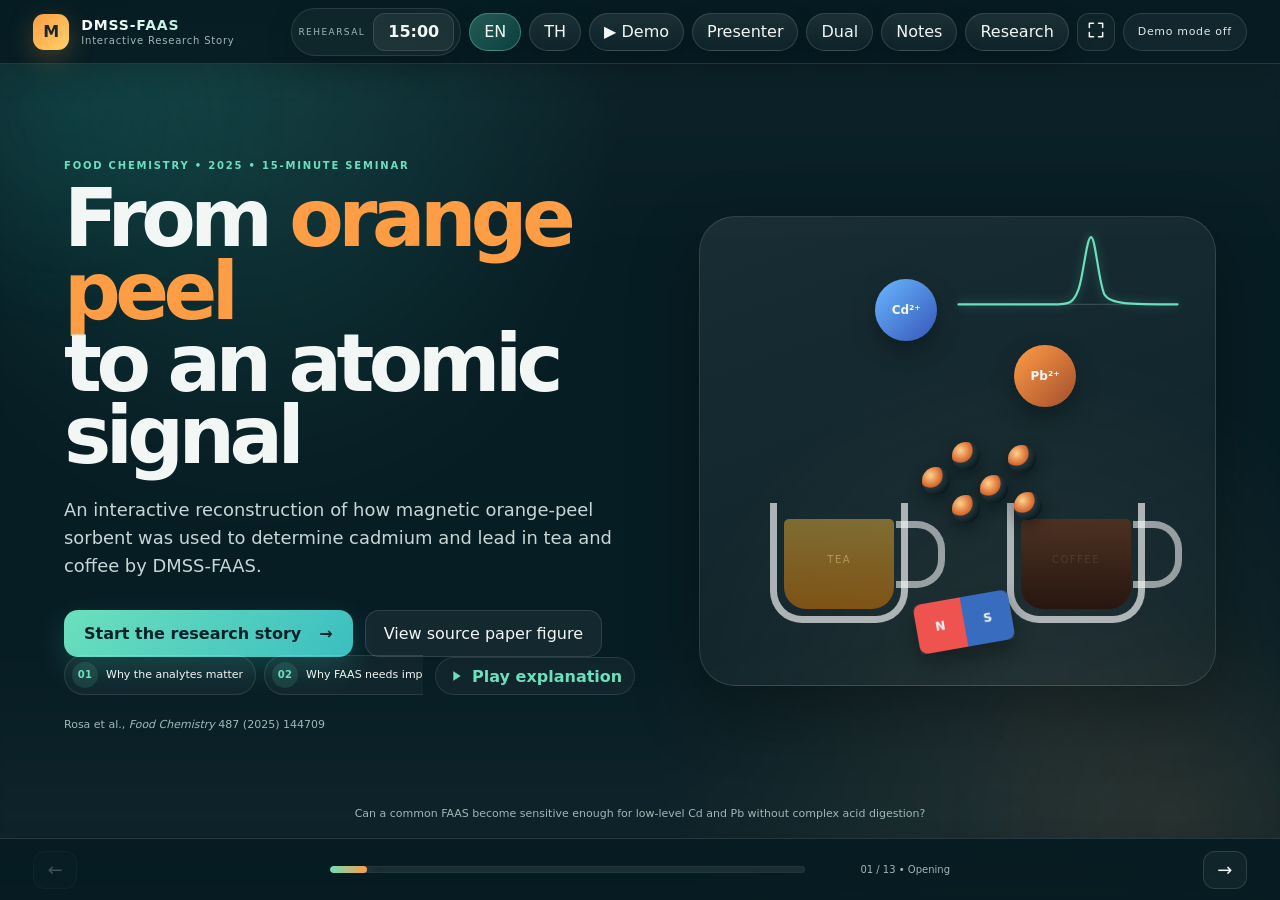
==== commit 23d44608: "Add files via upload" ====
--- a/index.html
+++ b/index.html
@@ -4,24 +4,22 @@
 <head>
 <meta charset="utf-8"/>
 <meta content="width=device-width, initial-scale=1, viewport-fit=cover" name="viewport"/>
-<meta content="#071217" name="theme-color"/>
+<meta content="#071d24" name="theme-color"/>
 <meta content="Beautiful bilingual interactive research presentation on DMSS-FAAS determination of cadmium and lead in tea and coffee." name="description"/>
-<title>DMSS-FAAS Interactive Research Deck v2.0.0</title>
+<title>DMSS-FAAS Interactive Research Story v2.3.0</title>
 <link href="manifest.webmanifest" rel="manifest"/>
 <link href="assets/icon.svg" rel="icon" type="image/svg+xml"/>
-<link href="styles.css?v=2.0.0" rel="stylesheet"/>
+<link href="styles.css?v=2.3.0" rel="stylesheet"/>
 </head>
-<body><a class="skip-link" href="#stage">Skip to content</a>
+<body>
 <div aria-live="polite" class="app" id="app">
 <header class="topbar">
 <div aria-label="DMSS-FAAS research presentation" class="brand">
-<span aria-hidden="true" class="brand-mark"><i></i><b>M</b></span>
-<div class="brand-copy"><strong>DMSS-FAAS</strong><small>Research Presentation System</small></div>
-</div>
-<div aria-live="polite" class="chrome-scene">
-<span>CURRENT CHAPTER</span>
-<strong id="chromeSceneTitle">Opening</strong>
-<small id="chromeSceneMeta">01 / 13</small>
+<span class="brand-mark">M</span>
+<div>
+<strong>DMSS-FAAS</strong>
+<small>Interactive Research Story</small>
+</div>
 </div>
 <div class="top-actions">
 <div class="timer-wrap hero-timer" title="15-minute rehearsal timer">
@@ -33,22 +31,17 @@
 <a aria-label="Switch to Thai" class="chip-button" href="index_th.html" id="langThLink">TH</a>
 </div>
 <div aria-label="Presentation utilities" class="control-cluster utility-switch" role="group">
-<button class="chip-button" id="autoplayButton" title="Auto-play demo mode (D)" type="button">▶ Demo</button>
-<button class="chip-button" id="presenterButton" title="Presenter mode (P)" type="button">Presenter</button>
-<button class="chip-button" id="dualScreenButton" title="Dual-screen presenter view (G)" type="button">Dual</button>
-<button class="chip-button" id="notesButton" title="Quick notes (N)" type="button">Notes</button>
-<button class="chip-button" id="researchButton" title="Research details (E)" type="button">Research</button>
+<button aria-label="Toggle demo mode" class="chip-button" id="autoplayButton" title="Auto-play demo mode (D)" type="button">▶ Demo</button>
+<button aria-label="Open presenter mode" class="chip-button" id="presenterButton" title="Presenter mode (P)" type="button">Presenter</button>
+<button aria-label="Open dual-screen presenter view" class="chip-button" id="dualScreenButton" title="Dual-screen presenter view (G)" type="button">Dual</button>
+<button aria-label="Open quick notes" class="chip-button" id="notesButton" title="Quick notes (N)" type="button">Notes</button><button aria-label="Open research details" class="chip-button" id="researchButton" title="Research details (E)" type="button">Research</button>
 <button aria-label="Enter fullscreen" class="icon-button" id="fullscreenButton" title="Fullscreen (F)" type="button">⛶</button>
 </div>
 <div class="demo-indicator" hidden="" id="demoIndicator">Demo mode off</div>
 </div>
 </header>
-<aside aria-label="Presentation chapters" class="deck-rail" id="deckRail">
-<div class="rail-head"><span>RESEARCH FLOW</span><strong>13 scenes</strong></div>
-<nav class="deck-rail-list" id="deckRailList"></nav>
-<div class="rail-help"><span>← →</span><p>Navigate with keyboard or tap a chapter.</p></div>
-</aside><main class="stage" id="stage">
-<section class="scene is-active scene-opening" data-notes="เปิดด้วยคำถามง่าย ๆ ว่า ชาและกาแฟที่ดื่มทุกวันอาจมีโลหะหนักในระดับต่ำหรือไม่ จากนั้นบอกว่างานนี้ไม่ได้สร้างเครื่องมือใหม่ทั้งเครื่อง แต่ปรับวิธีเตรียมและนำตัวอย่างเข้าสู่ FAAS ให้มีประสิทธิภาพขึ้น" data-scene-index="0" data-time="40" data-title="Opening" tabindex="-1">
+<main class="stage" id="stage">
+<section class="scene is-active scene-opening" data-notes="เปิดด้วยคำถามง่าย ๆ ว่า ชาและกาแฟที่ดื่มทุกวันอาจมีโลหะหนักในระดับต่ำหรือไม่ จากนั้นบอกว่างานนี้ไม่ได้สร้างเครื่องมือใหม่ทั้งเครื่อง แต่ปรับวิธีเตรียมและนำตัวอย่างเข้าสู่ FAAS ให้มีประสิทธิภาพขึ้น" data-time="40" data-title="Opening">
 <div class="ambient-orb orb-a"></div><div class="ambient-orb orb-b"></div>
 <div class="hero-grid">
 <div class="hero-copy reveal">
@@ -78,7 +71,7 @@
 </div>
 <div class="opening-question">Can a common FAAS become sensitive enough for low-level Cd and Pb without complex acid digestion?</div>
 </section>
-<section class="scene" data-notes="เน้นว่านี่เป็นทั้งงานพัฒนาวิธีและงานพิสูจน์ความใช้ได้ เป้าหมายไม่ใช่แค่ให้เกิดสัญญาณ แต่ต้องวัดได้ต่ำกว่าเกณฑ์ ควบคุมความแม่นยำ ความเที่ยง และผลกระทบจากเมทริกซ์" data-scene-index="1" data-time="55" data-title="Goal" tabindex="-1">
+<section class="scene" data-notes="เน้นว่านี่เป็นทั้งงานพัฒนาวิธีและงานพิสูจน์ความใช้ได้ เป้าหมายไม่ใช่แค่ให้เกิดสัญญาณ แต่ต้องวัดได้ต่ำกว่าเกณฑ์ ควบคุมความแม่นยำ ความเที่ยง และผลกระทบจากเมทริกซ์" data-time="55" data-title="Goal">
 <div class="section-heading">
 <span class="section-number">01</span>
 <div><span class="eyebrow">RESEARCH GOAL</span><h2>What did the researchers try to prove?</h2></div>
@@ -104,7 +97,7 @@
 <div class="threshold"><span>Pb</span><b>50</b><small>µg L⁻¹</small></div>
 </div>
 </section>
-<section class="scene" data-notes="เปรียบเทียบแก่นของวิธีเดิมและวิธีใหม่ วิธีเดิมมักย่อยตัวอย่าง ใช้กรดและพ่นสารละลายผ่าน nebulizer โดยมีเพียงบางส่วนเข้าสู่ atomizer ส่วน DMSS-FAAS สกัดโลหะบนอนุภาคแล้วนำอนุภาคเข้าสู่เปลวไฟโดยตรง" data-scene-index="2" data-time="75" data-title="Old vs new" tabindex="-1">
+<section class="scene" data-notes="เปรียบเทียบแก่นของวิธีเดิมและวิธีใหม่ วิธีเดิมมักย่อยตัวอย่าง ใช้กรดและพ่นสารละลายผ่าน nebulizer โดยมีเพียงบางส่วนเข้าสู่ atomizer ส่วน DMSS-FAAS สกัดโลหะบนอนุภาคแล้วนำอนุภาคเข้าสู่เปลวไฟโดยตรง" data-time="75" data-title="Old vs new">
 <div class="section-heading">
 <span class="section-number">02</span>
 <div><span class="eyebrow">METHOD DIFFERENCE</span><h2>What changes compared with conventional FAAS?</h2></div>
@@ -140,7 +133,7 @@
 </div>
 <div class="difference-verdict"><b>Central innovation:</b> the sorbent is not only an extractor; it becomes the sample carrier into the flame.</div>
 </section>
-<section class="scene" data-notes="สาธิตขั้นตอนตาม Fig. 1 ทีละขั้น 30 mL ตัวอย่าง + M-OPP 3 mg เขย่า 25 นาที แยกด้วยแม่เหล็ก 10 วินาที เก็บด้วย probe และนำเข้าเปลวไฟ สัญญาณเป็น transient peak ประมาณ 16 วินาที" data-scene-index="3" data-time="115" data-title="Virtual experiment" tabindex="-1">
+<section class="scene" data-notes="สาธิตขั้นตอนตาม Fig. 1 ทีละขั้น 30 mL ตัวอย่าง + M-OPP 3 mg เขย่า 25 นาที แยกด้วยแม่เหล็ก 10 วินาที เก็บด้วย probe และนำเข้าเปลวไฟ สัญญาณเป็น transient peak ประมาณ 16 วินาที" data-time="115" data-title="Virtual experiment">
 <div class="section-heading">
 <span class="section-number">03</span>
 <div><span class="eyebrow">INTERACTIVE METHOD</span><h2>Run the DMSS-FAAS experiment</h2></div>
@@ -193,7 +186,7 @@
 </aside>
 </div>
 </section>
-<section class="scene" data-notes="อธิบายว่าทำไมเชื่อว่าวัสดุ M-OPP ถูกสร้างสำเร็จและเหมาะกับการจับโลหะ FTIR แสดง Fe-O และหมู่ฟังก์ชัน zeta potential เป็นลบเหนือ pH 3 ภาพ TEM/SEM และพื้นที่ผิวสนับสนุนลักษณะทางกายภาพ" data-scene-index="4" data-time="80" data-title="Sorbent evidence" tabindex="-1">
+<section class="scene" data-notes="อธิบายว่าทำไมเชื่อว่าวัสดุ M-OPP ถูกสร้างสำเร็จและเหมาะกับการจับโลหะ FTIR แสดง Fe-O และหมู่ฟังก์ชัน zeta potential เป็นลบเหนือ pH 3 ภาพ TEM/SEM และพื้นที่ผิวสนับสนุนลักษณะทางกายภาพ" data-time="80" data-title="Sorbent evidence">
 <div class="section-heading">
 <span class="section-number">04</span>
 <div><span class="eyebrow">MATERIAL + PROOF</span><h2>How was magnetic orange peel powder made and verified?</h2></div>
@@ -220,7 +213,7 @@
 </div>
 <div class="evidence-actions"><button class="ghost-button" data-open="characterization" type="button">Open Fig. 2 characterization</button><button class="ghost-button" data-open="microscopy" type="button">Open Fig. 3 microscopy</button></div>
 </section>
-<section class="scene" data-notes="เลื่อนค่าตัวแปรเพื่อแสดงว่าแบบจำลอง DOE ทำนาย absorbance สูงขึ้นเมื่อใช้ระดับสูงของตัวแปรในช่วงที่ศึกษา ค่าที่ใช้จริงคือ 30 mL, 3 mg, 25 นาที อธิบายว่านี่เป็นผลภายในขอบเขตแบบ factorial ไม่ใช่การทำนายนอกช่วง" data-scene-index="5" data-time="70" data-title="Optimization" tabindex="-1">
+<section class="scene" data-notes="เลื่อนค่าตัวแปรเพื่อแสดงว่าแบบจำลอง DOE ทำนาย absorbance สูงขึ้นเมื่อใช้ระดับสูงของตัวแปรในช่วงที่ศึกษา ค่าที่ใช้จริงคือ 30 mL, 3 mg, 25 นาที อธิบายว่านี่เป็นผลภายในขอบเขตแบบ factorial ไม่ใช่การทำนายนอกช่วง" data-time="70" data-title="Optimization">
 <div class="section-heading">
 <span class="section-number">05</span>
 <div><span class="eyebrow">DESIGN OF EXPERIMENTS</span><h2>Why were 30 mL, 3 mg and 25 min selected?</h2></div>
@@ -246,7 +239,7 @@
 </div>
 </div>
 </section>
-<section class="scene" data-notes="แยก kinetics กับ isotherm ให้ชัด kinetics บอกความเร็วและรูปแบบการดูดซับ ส่วน qmax คือความจุสูงสุดของวัสดุ ไม่ใช่ความเข้มข้นในเครื่องดื่ม Pb จับได้มากกว่า Cd อย่างชัดเจน" data-scene-index="6" data-time="65" data-title="Adsorption" tabindex="-1">
+<section class="scene" data-notes="แยก kinetics กับ isotherm ให้ชัด kinetics บอกความเร็วและรูปแบบการดูดซับ ส่วน qmax คือความจุสูงสุดของวัสดุ ไม่ใช่ความเข้มข้นในเครื่องดื่ม Pb จับได้มากกว่า Cd อย่างชัดเจน" data-time="65" data-title="Adsorption">
 <div class="section-heading">
 <span class="section-number">06</span>
 <div><span class="eyebrow">MECHANISM</span><h2>How do Cd and Pb behave on M-OPP?</h2></div>
@@ -271,7 +264,7 @@
 </div>
 <div class="scientific-warning">q<sub>e</sub> and q<sub>max</sub> describe sorbent capacity in adsorption experiments — not contamination levels in beverages.</div>
 </section>
-<section class="scene" data-notes="อธิบายว่าคำว่า sensitivity gain หมายถึงความชันของ calibration curve สูงขึ้น ไม่ใช่ accuracy สูงขึ้น 106 เท่า Pb ได้ผลเด่นที่สุด ขณะที่ coffee gain ต่ำกว่าน้ำและชาเนื่องจากเมทริกซ์ซับซ้อนกว่า" data-scene-index="7" data-time="70" data-title="Performance" tabindex="-1">
+<section class="scene" data-notes="อธิบายว่าคำว่า sensitivity gain หมายถึงความชันของ calibration curve สูงขึ้น ไม่ใช่ accuracy สูงขึ้น 106 เท่า Pb ได้ผลเด่นที่สุด ขณะที่ coffee gain ต่ำกว่าน้ำและชาเนื่องจากเมทริกซ์ซับซ้อนกว่า" data-time="70" data-title="Performance">
 <div class="section-heading">
 <span class="section-number">07</span>
 <div><span class="eyebrow">RESULTS + EFFICIENCY</span><h2>How much performance was gained?</h2></div>
@@ -291,7 +284,7 @@
 </div>
 <div class="performance-verdict"><span>Overall assessment</span><strong>High fit-for-purpose efficiency</strong><small>within the tested matrices and laboratory conditions</small></div>
 </section>
-<section class="scene" data-notes="ตอบคำถามความน่าเชื่อถือเป็นชั้นหลักฐาน ไม่ใช่บอกแค่ว่า r สูง มีหลักฐานวัสดุ สถิติ วิธีวิเคราะห์ และตัวอย่างจริง แต่ความพร้อมใช้เป็นมาตรฐานยังปานกลาง เพราะยังทำในห้องเดียวและ probe ใส่ด้วยมือ" data-scene-index="8" data-time="90" data-title="Reliability" tabindex="-1">
+<section class="scene" data-notes="ตอบคำถามความน่าเชื่อถือเป็นชั้นหลักฐาน ไม่ใช่บอกแค่ว่า r สูง มีหลักฐานวัสดุ สถิติ วิธีวิเคราะห์ และตัวอย่างจริง แต่ความพร้อมใช้เป็นมาตรฐานยังปานกลาง เพราะยังทำในห้องเดียวและ probe ใส่ด้วยมือ" data-time="90" data-title="Reliability">
 <div class="section-heading">
 <span class="section-number">08</span>
 <div><span class="eyebrow">VALIDATION + RELIABILITY</span><h2>How credible are the results — and how was that shown?</h2></div>
@@ -322,7 +315,7 @@
 </div>
 </div>
 </section>
-<section class="scene" data-notes="แยก detected กับ quantified Cd ไม่พบเหนือ LOD ส่วน Pb พบเหนือ LOD 8 ตัวอย่าง และวัดเชิงปริมาณได้ 5 ตัวอย่าง ทุกค่าต่ำกว่า 50 ไมโครกรัมต่อลิตร ย้ำว่า not detected ไม่เท่ากับศูนย์" data-scene-index="9" data-time="70" data-title="Real samples" tabindex="-1">
+<section class="scene" data-notes="แยก detected กับ quantified Cd ไม่พบเหนือ LOD ส่วน Pb พบเหนือ LOD 8 ตัวอย่าง และวัดเชิงปริมาณได้ 5 ตัวอย่าง ทุกค่าต่ำกว่า 50 ไมโครกรัมต่อลิตร ย้ำว่า not detected ไม่เท่ากับศูนย์" data-time="70" data-title="Real samples">
 <div class="section-heading">
 <span class="section-number">09</span>
 <div><span class="eyebrow">REAL-SAMPLE FINDINGS</span><h2>What happened in actual tea and coffee samples?</h2></div>
@@ -343,7 +336,7 @@
 </div>
 </div>
 </section>
-<section class="scene" data-notes="กำหนดขอบเขตให้ชัด งานนี้ใช้ชาหลายชนิดและกาแฟเชิงพาณิชย์จากตลาดท้องถิ่น เตรียมแบบชงน้ำร้อน ไม่ได้ครอบคลุมทุกประเทศ ทุกแบรนด์ หรือทุกชนิดอาหาร และมีความไม่สอดคล้องของจำนวนตัวอย่างกับช่วง Pb ระหว่างส่วนต่าง ๆ ของบทความ" data-scene-index="10" data-time="60" data-title="Scope" tabindex="-1">
+<section class="scene" data-notes="กำหนดขอบเขตให้ชัด งานนี้ใช้ชาหลายชนิดและกาแฟเชิงพาณิชย์จากตลาดท้องถิ่น เตรียมแบบชงน้ำร้อน ไม่ได้ครอบคลุมทุกประเทศ ทุกแบรนด์ หรือทุกชนิดอาหาร และมีความไม่สอดคล้องของจำนวนตัวอย่างกับช่วง Pb ระหว่างส่วนต่าง ๆ ของบทความ" data-time="60" data-title="Scope">
 <div class="section-heading">
 <span class="section-number">10</span>
 <div><span class="eyebrow">EXPERIMENTAL SCOPE</span><h2>What was tested — and what was not?</h2></div>
@@ -361,7 +354,7 @@
 </div>
 </div>
 </section>
-<section class="scene" data-notes="สรุปเป็นคำตอบสมดุล วิธีนี้มีความไวและเป็นมิตรขึ้น เหมาะกับการตรวจติดตามในเงื่อนไขที่ศึกษา แต่ยังไม่ควรเรียกว่าเป็นวิธีมาตรฐานสากล จบด้วยข้อเสนอให้ทำ automation, inter-lab validation และ independent confirmation" data-scene-index="11" data-time="50" data-title="Conclusion" tabindex="-1">
+<section class="scene" data-notes="สรุปเป็นคำตอบสมดุล วิธีนี้มีความไวและเป็นมิตรขึ้น เหมาะกับการตรวจติดตามในเงื่อนไขที่ศึกษา แต่ยังไม่ควรเรียกว่าเป็นวิธีมาตรฐานสากล จบด้วยข้อเสนอให้ทำ automation, inter-lab validation และ independent confirmation" data-time="50" data-title="Conclusion">
 <div class="conclusion-grid">
 <div class="conclusion-copy reveal">
 <span class="eyebrow">FINAL VERDICT</span>
@@ -388,7 +381,7 @@
 </div>
 <button class="primary-button conclusion-next" data-next="" type="button">Open Q&amp;A evidence panel <span>→</span></button>
 </section>
-<section class="scene scene-qa" data-notes="หน้านี้ใช้ตอบคำถามหลังจบ ไม่รวมในเวลา 15 นาที กดหัวข้อเพื่อเปิดคำตอบสั้น ๆ และสามารถเปิดภาพต้นฉบับจากบทความได้" data-scene-index="12" data-time="0" data-title="Q&amp;A" tabindex="-1">
+<section class="scene scene-qa" data-notes="หน้านี้ใช้ตอบคำถามหลังจบ ไม่รวมในเวลา 15 นาที กดหัวข้อเพื่อเปิดคำตอบสั้น ๆ และสามารถเปิดภาพต้นฉบับจากบทความได้" data-time="0" data-title="Q&amp;A">
 <div class="section-heading">
 <span class="section-number">Q&amp;A</span>
 <div><span class="eyebrow">BACKUP EVIDENCE</span><h2>Questions the audience may ask</h2></div>
@@ -408,12 +401,12 @@
 </section>
 </main>
 <footer class="controls">
-<button aria-label="Previous scene" class="nav-button" id="prevButton" type="button"><b>←</b><span>Previous</span></button>
+<button aria-label="Previous scene" class="nav-button" id="prevButton" type="button">←</button>
 <div class="scene-status">
 <div class="progress-track"><i id="progressBar"></i></div>
 <span id="sceneLabel">01 / 13 • Opening</span>
 </div>
-<button aria-label="Next scene" class="nav-button" id="nextButton" type="button"><span>Next</span><b>→</b></button>
+<button aria-label="Next scene" class="nav-button" id="nextButton" type="button">→</button>
 </footer>
 <aside aria-hidden="true" class="notes-panel" id="notesPanel"><div class="notes-header"><div><span id="notesPanelLabel">QUICK NOTES</span><strong id="notesTitle">Opening</strong></div><button aria-label="Close notes" id="closeNotes" type="button">×</button></div>
 <div class="note-mode-tabs" role="tablist"><button class="note-tab is-active" id="notesQuickTab" type="button">Quick notes</button><button class="note-tab" id="notesScriptTab" type="button">Full script</button></div>
@@ -426,7 +419,7 @@
 <div>
 <span id="presenterEyebrow">PRESENTER MODE</span>
 <strong id="presenterCurrentTitle">Opening</strong>
-<small id="presenterCurrentIndex">Scene 1 of 12</small>
+<small id="presenterCurrentIndex">Scene 1 of 13</small>
 </div>
 <div class="presenter-header-actions">
 <button class="chip-button" id="presenterAutoplayButton" type="button">▶ Demo</button>
@@ -495,6 +488,6 @@
 </div>
 <div class="install-toast" hidden="" id="installToast"><span>This presentation can be installed and used offline.</span><button id="installButton" type="button">Install</button><button id="dismissInstall" type="button">×</button></div>
 </div>
-<script src="research_content.js?v=2.0.0"></script><script src="app.js?v=2.0.0"></script>
+<script src="research_content.js?v=2.3.0"></script><script src="scene_enrichment.js?v=2.3.0"></script><script src="app.js?v=2.3.0"></script>
 </body>
 </html>
--- a/styles.css
+++ b/styles.css
@@ -1,170 +1,405 @@
-/* DMSS-FAAS Interactive Research Deck v2.0.0
-   Rebuilt responsive shell + deterministic scientific animations */
 :root{
-  color-scheme:dark;
-  --bg:#071217;
-  --bg-deep:#040b0e;
-  --surface:#0d1d23;
-  --surface-2:#11272e;
-  --surface-3:#17343c;
-  --glass:rgba(12,30,36,.88);
-  --line:rgba(201,239,230,.12);
-  --line-strong:rgba(201,239,230,.23);
-  --text:#f2f8f6;
-  --muted:#9eb3ae;
-  --mint:#70e2bf;
-  --mint-2:#35b991;
-  --gold:#ffd166;
-  --orange:#ff9860;
-  --blue:#79a9ff;
-  --red:#ff7078;
-  --shadow:0 24px 70px rgba(0,0,0,.34);
-  --shadow-soft:0 14px 40px rgba(0,0,0,.22);
-  --radius-xl:28px;
-  --radius-lg:22px;
-  --radius-md:16px;
-  --topbar-h:74px;
-  --footer-h:70px;
-  --rail-w:232px;
-  --vh:1vh;
-  --ease:cubic-bezier(.22,.78,.2,1);
-}
-*{box-sizing:border-box}
-html,body{width:100%;height:100%;margin:0;overflow:hidden;background:var(--bg);color:var(--text)}
-html{font-family:Inter,"Noto Sans Thai","Segoe UI",Arial,sans-serif;text-rendering:optimizeLegibility}
-body{background:
-  radial-gradient(circle at 14% 0%,rgba(53,185,145,.12),transparent 32%),
-  radial-gradient(circle at 94% 18%,rgba(121,169,255,.09),transparent 28%),
-  linear-gradient(145deg,#071217 0%,#08171c 45%,#061014 100%)}
-body::before{content:"";position:fixed;inset:0;pointer-events:none;opacity:.18;background-image:linear-gradient(rgba(255,255,255,.018) 1px,transparent 1px),linear-gradient(90deg,rgba(255,255,255,.018) 1px,transparent 1px);background-size:32px 32px;mask-image:linear-gradient(to bottom,#000,transparent 90%)}
-button,a,input,select{font:inherit}
-button,a{touch-action:manipulation}
-button{color:inherit}
-a{color:inherit;text-decoration:none}
-button:focus-visible,a:focus-visible,input:focus-visible,select:focus-visible,summary:focus-visible{outline:2px solid var(--mint);outline-offset:3px}
-[hidden]{display:none!important}
-.skip-link{position:fixed;left:16px;top:-60px;z-index:200;background:var(--mint);color:#04100d;padding:10px 14px;border-radius:10px;font-weight:900;transition:top .2s}
-.skip-link:focus{top:14px}
-.app{position:relative;z-index:1;width:100%;height:calc(var(--vh)*100);display:grid;grid-template-columns:var(--rail-w) minmax(0,1fr);grid-template-rows:var(--topbar-h) minmax(0,1fr) var(--footer-h);grid-template-areas:"top top" "rail stage" "rail controls";overflow:hidden}
-
-/* App chrome */
-.topbar{grid-area:top;position:relative;z-index:50;display:grid;grid-template-columns:minmax(220px,1fr) minmax(190px,.8fr) auto;align-items:center;gap:18px;height:var(--topbar-h);padding:10px 18px;border-bottom:1px solid var(--line);background:rgba(5,16,20,.86);backdrop-filter:blur(22px) saturate(1.2)}
-.brand{display:flex;align-items:center;gap:12px;min-width:0}
-.brand-mark{position:relative;display:grid;place-items:center;width:44px;height:44px;flex:0 0 44px;border-radius:15px;background:linear-gradient(145deg,rgba(112,226,191,.22),rgba(121,169,255,.13));border:1px solid rgba(112,226,191,.3);box-shadow:inset 0 1px 0 rgba(255,255,255,.1),0 10px 30px rgba(53,185,145,.12)}
-.brand-mark i{position:absolute;width:20px;height:20px;border:2px solid var(--mint);border-radius:50%;opacity:.36}
-.brand-mark b{position:relative;font-size:15px;letter-spacing:.04em;color:var(--mint)}
-.brand-copy{min-width:0}.brand-copy strong{display:block;font-size:14px;letter-spacing:.08em;white-space:nowrap}.brand-copy small{display:block;color:var(--muted);font-size:10px;margin-top:3px;white-space:nowrap;overflow:hidden;text-overflow:ellipsis}
-.chrome-scene{justify-self:center;min-width:0;text-align:center}.chrome-scene span{display:block;font-size:8px;font-weight:900;letter-spacing:.2em;color:var(--mint)}.chrome-scene strong{display:block;max-width:280px;margin-top:3px;font-size:13px;white-space:nowrap;overflow:hidden;text-overflow:ellipsis}.chrome-scene small{display:block;margin-top:2px;color:var(--muted);font-size:9px}
-.top-actions{display:flex;align-items:center;justify-content:flex-end;gap:8px;min-width:0}.control-cluster{display:flex;align-items:center;gap:5px;padding:4px;border:1px solid var(--line);border-radius:14px;background:rgba(255,255,255,.025)}
-.timer-wrap{display:flex;align-items:center;gap:8px;padding:4px 5px 4px 9px;border:1px solid rgba(112,226,191,.2);border-radius:14px;background:rgba(112,226,191,.055)}.timer-label{font-size:8px;font-weight:900;letter-spacing:.12em;color:var(--mint)}.timer{height:34px;min-width:66px;border:0;border-radius:10px;background:rgba(112,226,191,.12);color:var(--text);font-weight:900;font-variant-numeric:tabular-nums;cursor:pointer;transition:.2s}.timer:hover{background:rgba(112,226,191,.2)}.timer.is-running{box-shadow:0 0 0 1px rgba(112,226,191,.3),0 0 22px rgba(112,226,191,.2)}.timer.is-over{color:var(--orange);background:rgba(255,152,96,.12)}
-.chip-button,.icon-button,.small-button,.primary-button,.ghost-button,.text-button,.nav-button{border:0;cursor:pointer;transition:transform .18s var(--ease),background .18s,border-color .18s,color .18s,opacity .18s}.chip-button:hover,.icon-button:hover,.small-button:hover,.primary-button:hover,.ghost-button:hover,.nav-button:hover{transform:translateY(-1px)}
-.chip-button{display:inline-grid;place-items:center;min-height:32px;padding:0 10px;border-radius:10px;background:transparent;color:var(--muted);font-size:10px;font-weight:850;white-space:nowrap}.chip-button:hover,.chip-button.is-active{background:rgba(112,226,191,.11);color:var(--mint)}.icon-button{display:grid;place-items:center;width:34px;height:34px;border-radius:10px;background:rgba(255,255,255,.05);color:var(--text)}.icon-button:disabled{opacity:.35;cursor:not-allowed}
-.demo-indicator{position:absolute;right:18px;top:calc(100% + 8px);padding:8px 12px;border-radius:999px;border:1px solid var(--line);background:rgba(5,16,20,.93);box-shadow:var(--shadow-soft);color:var(--muted);font-size:10px;font-weight:800}.demo-indicator.is-active{color:var(--mint);border-color:rgba(112,226,191,.28)}
-
-/* Chapter rail */
-.deck-rail{grid-area:rail;position:relative;z-index:20;display:flex;flex-direction:column;min-height:0;padding:18px 12px 14px;border-right:1px solid var(--line);background:rgba(5,15,19,.7);backdrop-filter:blur(16px)}
-.rail-head{padding:4px 10px 13px;border-bottom:1px solid var(--line)}.rail-head span{display:block;color:var(--mint);font-size:8px;font-weight:900;letter-spacing:.18em}.rail-head strong{display:block;margin-top:5px;font-size:18px}
-.deck-rail-list{display:grid;gap:5px;min-height:0;margin:12px 0;overflow:auto;overscroll-behavior:contain;scrollbar-width:thin;scrollbar-color:rgba(112,226,191,.24) transparent}
-.rail-scene{position:relative;display:grid;grid-template-columns:30px minmax(0,1fr);align-items:center;gap:9px;width:100%;min-height:42px;padding:7px 9px;border:1px solid transparent;border-radius:13px;background:transparent;color:var(--muted);text-align:left;cursor:pointer}.rail-scene::before{content:"";position:absolute;left:-1px;top:10px;bottom:10px;width:3px;border-radius:0 3px 3px 0;background:transparent}.rail-scene b{display:grid;place-items:center;width:28px;height:28px;border-radius:9px;background:rgba(255,255,255,.04);font-size:9px;font-variant-numeric:tabular-nums}.rail-scene span{min-width:0;font-size:10px;font-weight:780;line-height:1.2}.rail-scene small{grid-column:2;color:#718985;font-size:8px}.rail-scene:hover{background:rgba(255,255,255,.035);color:var(--text)}.rail-scene.is-active{border-color:rgba(112,226,191,.18);background:linear-gradient(90deg,rgba(112,226,191,.12),rgba(112,226,191,.035));color:var(--text)}.rail-scene.is-active::before{background:var(--mint)}.rail-scene.is-active b{background:var(--mint);color:#061410}
-.rail-help{margin-top:auto;padding:12px 10px;border-top:1px solid var(--line);color:var(--muted)}.rail-help span{display:inline-block;padding:4px 7px;border-radius:7px;background:rgba(255,255,255,.05);font-size:9px;font-weight:900}.rail-help p{margin:7px 0 0;font-size:9px;line-height:1.45}
-
-/* Stage and shared scene system */
-.stage{grid-area:stage;position:relative;min-width:0;min-height:0;overflow:hidden;isolation:isolate}
-.stage::before{content:"";position:absolute;inset:0;pointer-events:none;background:radial-gradient(circle at 70% 12%,rgba(112,226,191,.05),transparent 28%)}
-.scene{position:absolute;inset:0;display:none;min-width:0;min-height:0;padding:clamp(22px,3vw,42px);overflow:auto;overscroll-behavior:contain;scrollbar-gutter:stable;scrollbar-width:thin;scrollbar-color:rgba(112,226,191,.25) transparent}
-.scene.is-active{display:block;animation:sceneIn .48s var(--ease) both}
-.scene.is-entering-back{animation-name:sceneInBack}
-.scene>*{max-width:1380px;margin-left:auto;margin-right:auto}
-.scene h1,.scene h2,.scene h3,.scene p{overflow-wrap:anywhere}
-.scene h1,.scene h2,.scene h3{margin-top:0;color:var(--text)}
-.scene h2{margin-bottom:0;font-size:clamp(28px,3.2vw,52px);line-height:1.02;letter-spacing:-.04em}.scene h3{font-size:clamp(18px,1.8vw,28px);line-height:1.15}.scene p{color:#bfd0cc;line-height:1.62}
-@keyframes sceneIn{from{opacity:0;transform:translate3d(24px,0,0) scale(.992)}to{opacity:1;transform:none}}
-@keyframes sceneInBack{from{opacity:0;transform:translate3d(-24px,0,0) scale(.992)}to{opacity:1;transform:none}}
-.reveal{opacity:0;transform:translateY(16px)}.scene.is-active .reveal{animation:revealIn .55s .08s var(--ease) forwards}.scene.is-active .delay-1{animation-delay:.16s}.scene.is-active .delay-2{animation-delay:.24s}@keyframes revealIn{to{opacity:1;transform:none}}
-.eyebrow{display:block;margin-bottom:9px;color:var(--mint);font-size:9px;font-weight:900;letter-spacing:.18em}.section-heading{display:flex;align-items:flex-start;gap:15px;margin-bottom:clamp(18px,2.5vw,32px)}.section-number{display:grid;place-items:center;min-width:48px;height:48px;border-radius:15px;border:1px solid rgba(112,226,191,.22);background:rgba(112,226,191,.075);color:var(--mint);font-size:11px;font-weight:900}.section-heading>div{min-width:0}.section-heading .eyebrow{margin-bottom:6px}
-.primary-button,.ghost-button,.small-button,.text-button{display:inline-flex;align-items:center;justify-content:center;gap:9px;border-radius:13px;font-weight:850}.primary-button{min-height:46px;padding:0 18px;background:linear-gradient(135deg,var(--mint),#48caa5);color:#04120e;box-shadow:0 12px 30px rgba(53,185,145,.18)}.primary-button:hover{box-shadow:0 16px 34px rgba(53,185,145,.27)}.primary-button.full{width:100%}.ghost-button{min-height:43px;padding:0 16px;border:1px solid var(--line-strong);background:rgba(255,255,255,.035);color:var(--text)}.ghost-button:hover{border-color:rgba(112,226,191,.42);background:rgba(112,226,191,.07)}.small-button{min-height:36px;padding:0 13px;border:1px solid var(--line);background:rgba(255,255,255,.045);color:var(--text);font-size:11px}.small-button:hover{border-color:rgba(112,226,191,.32);background:rgba(112,226,191,.08)}.text-button{padding:8px 4px;background:none;color:var(--mint);font-size:10px}.text-button:hover{color:#b2f5df}
-
-/* Opening */
-.scene-opening{display:none;place-items:center}.scene-opening.is-active{display:grid}.hero-grid{position:relative;display:grid;grid-template-columns:minmax(0,1.02fr) minmax(420px,.98fr);align-items:center;gap:clamp(26px,5vw,80px);width:100%;min-height:min(620px,calc(var(--vh)*100 - var(--topbar-h) - var(--footer-h) - 86px))}.hero-copy{position:relative;z-index:3}.hero-copy h1{margin:0;font-size:clamp(48px,6.2vw,94px);line-height:.92;letter-spacing:-.065em}.hero-copy h1 em{font-style:normal;color:var(--orange)}.lead{max-width:650px;margin:22px 0 0;font-size:clamp(15px,1.35vw,20px)}.hero-actions{display:flex;flex-wrap:wrap;gap:10px;margin-top:28px}.source-line{margin-top:18px!important;color:var(--muted)!important;font-size:11px}.hero-visual{position:relative;min-height:480px;border:1px solid var(--line);border-radius:var(--radius-xl);overflow:hidden;background:radial-gradient(circle at 50% 40%,rgba(112,226,191,.11),transparent 42%),linear-gradient(160deg,rgba(19,52,60,.76),rgba(7,18,23,.68));box-shadow:var(--shadow)}.hero-visual::before{content:"ATOMIZATION SIGNAL";position:absolute;left:20px;top:18px;color:rgba(255,255,255,.42);font-size:8px;font-weight:900;letter-spacing:.18em}.ambient-orb{position:absolute;border-radius:50%;filter:blur(2px);pointer-events:none}.orb-a{width:250px;height:250px;right:8%;top:10%;background:rgba(112,226,191,.055)}.orb-b{width:180px;height:180px;left:8%;bottom:6%;background:rgba(255,152,96,.05)}
-.cup{position:absolute;bottom:72px;width:112px;height:116px;border:2px solid rgba(255,255,255,.24);border-radius:16px 16px 38px 38px;background:linear-gradient(to top,rgba(255,255,255,.05),rgba(255,255,255,.015));box-shadow:inset 0 -45px 0 rgba(143,75,32,.42)}.cup::after{content:"";position:absolute;right:-31px;top:28px;width:34px;height:45px;border:6px solid rgba(255,255,255,.18);border-left:0;border-radius:0 28px 28px 0}.cup span{position:absolute;left:0;right:0;bottom:20px;text-align:center;font-size:10px;font-weight:900;letter-spacing:.12em}.cup i{position:absolute;left:25px;top:-52px;width:4px;height:38px;border-radius:99px;background:linear-gradient(transparent,rgba(255,255,255,.34));animation:steam 2.8s ease-in-out infinite}.cup i::after{content:"";position:absolute;left:20px;top:10px;width:4px;height:34px;border-radius:99px;background:inherit;animation-delay:.7s}.tea-cup{left:9%;box-shadow:inset 0 -45px 0 rgba(172,122,40,.46)}.coffee-cup{left:35%;bottom:58px}.metal-ion{position:absolute;z-index:4;display:grid;place-items:center;width:58px;height:58px;border-radius:50%;font-size:12px;font-weight:900;box-shadow:0 10px 28px rgba(0,0,0,.24);animation:ionFloat 4s ease-in-out infinite}.cd-ion{right:24%;top:27%;background:rgba(121,169,255,.2);border:1px solid rgba(121,169,255,.52);color:#bcd3ff}.pb-ion{right:10%;top:42%;background:rgba(255,209,102,.18);border:1px solid rgba(255,209,102,.48);color:#ffe7aa;animation-delay:-1.4s}.magnetic-cluster{position:absolute;right:22%;bottom:86px;width:116px;height:88px}.magnetic-cluster span{position:absolute;width:24px;height:24px;border-radius:50%;background:radial-gradient(circle at 34% 30%,#a9c1bb,#293d40 55%,#101c20);box-shadow:0 5px 14px rgba(0,0,0,.35);animation:clusterPulse 2.4s ease-in-out infinite}.magnetic-cluster span:nth-child(1){left:8px;top:30px}.magnetic-cluster span:nth-child(2){left:35px;top:12px;animation-delay:-.2s}.magnetic-cluster span:nth-child(3){left:64px;top:32px;animation-delay:-.4s}.magnetic-cluster span:nth-child(4){left:42px;top:50px;animation-delay:-.6s}.magnetic-cluster span:nth-child(5){left:82px;top:8px;animation-delay:-.8s}.magnetic-cluster span:nth-child(6){left:86px;top:58px;animation-delay:-1s}.magnet-mini{position:absolute;right:8%;bottom:84px;display:flex;width:62px;height:32px;border-radius:8px;overflow:hidden;transform:rotate(-8deg);box-shadow:0 8px 20px rgba(0,0,0,.28)}.magnet-mini b{display:grid;place-items:center;flex:1;font-size:10px}.magnet-mini b:first-child{background:#e86168}.magnet-mini b:last-child{background:#598de6}.signal-line{position:absolute;left:5%;right:5%;bottom:12px;width:90%;height:140px;overflow:visible}.signal-line path{fill:none;stroke-linecap:round}.signal-base{stroke:rgba(255,255,255,.12);stroke-width:2}.signal-peak{stroke:var(--mint);stroke-width:4;stroke-dasharray:520;stroke-dashoffset:520;filter:drop-shadow(0 0 8px rgba(112,226,191,.36));animation:drawSignal 3.4s .35s var(--ease) infinite}.opening-question{position:relative;z-index:3;margin-top:16px!important;padding:14px 18px;border-left:3px solid var(--orange);border-radius:0 14px 14px 0;background:rgba(255,152,96,.07);font-size:clamp(12px,1.2vw,16px);color:#f7dfd3}
-@keyframes steam{0%,100%{opacity:.2;transform:translateY(10px) scaleY(.8)}50%{opacity:.7;transform:translateY(-8px) scaleY(1.15)}}@keyframes ionFloat{0%,100%{transform:translateY(0)}50%{transform:translateY(-16px)}}@keyframes clusterPulse{0%,100%{transform:scale(.92)}50%{transform:scale(1.08)}}@keyframes drawSignal{0%{stroke-dashoffset:520;opacity:.35}35%,78%{stroke-dashoffset:0;opacity:1}100%{stroke-dashoffset:-520;opacity:.2}}
-
-/* Goal */
-.goal-layout{display:grid;grid-template-columns:minmax(0,1.2fr) minmax(300px,.8fr);gap:18px}.goal-card{border:1px solid var(--line);border-radius:var(--radius-lg);background:linear-gradient(145deg,rgba(18,45,52,.8),rgba(10,26,31,.72));box-shadow:var(--shadow-soft)}.main-goal{position:relative;min-height:360px;padding:clamp(24px,3vw,44px);overflow:hidden}.main-goal::after{content:"";position:absolute;right:-70px;bottom:-90px;width:260px;height:260px;border-radius:50%;border:34px solid rgba(112,226,191,.045)}.card-icon{display:grid;place-items:center;width:52px;height:52px;border-radius:16px;background:rgba(112,226,191,.12);color:var(--mint);font-size:28px}.card-kicker{display:block;margin-top:30px;color:var(--mint);font-size:9px;font-weight:900;letter-spacing:.16em}.main-goal h3{max-width:780px;margin:10px 0 14px}.main-goal p{max-width:760px;margin:0}.goal-stack{display:grid;gap:9px}.goal-card.compact{display:grid;grid-template-columns:42px minmax(0,1fr);align-items:center;gap:12px;min-height:62px;padding:10px 14px}.goal-card.compact b{display:grid;place-items:center;width:36px;height:36px;border-radius:11px;background:rgba(255,255,255,.045);color:var(--gold);font-size:11px}.goal-card.compact span{font-size:12px;font-weight:760;line-height:1.3}.regulatory-strip{display:grid;grid-template-columns:minmax(0,1fr) auto auto;align-items:center;gap:20px;margin-top:18px!important;padding:16px 20px;border:1px solid rgba(255,209,102,.16);border-radius:18px;background:linear-gradient(90deg,rgba(255,209,102,.075),rgba(255,255,255,.02))}.regulatory-strip>div:first-child span{display:block;color:var(--gold);font-size:8px;font-weight:900;letter-spacing:.16em}.regulatory-strip>div:first-child strong{display:block;margin-top:4px;font-size:14px}.threshold{display:grid;grid-template-columns:auto auto;align-items:baseline;gap:7px;padding-left:20px;border-left:1px solid var(--line)}.threshold span{grid-row:1/3;align-self:center;display:grid;place-items:center;width:34px;height:34px;border-radius:10px;background:rgba(255,209,102,.11);color:var(--gold);font-weight:900}.threshold b{font-size:22px}.threshold small{color:var(--muted);font-size:9px}
-
-/* Method comparison */
-.comparison-switch,.adsorption-toggle,.mini-toggle,.metal-select{display:flex;gap:6px;width:max-content;max-width:100%;padding:5px;border:1px solid var(--line);border-radius:14px;background:rgba(255,255,255,.025)}.compare-tab,.adsorb-button,.gain-button,.metal-button{min-height:36px;padding:0 14px;border:0;border-radius:10px;background:transparent;color:var(--muted);font-size:11px;font-weight:850;cursor:pointer;transition:.18s}.compare-tab:hover,.adsorb-button:hover,.gain-button:hover,.metal-button:hover{color:var(--text)}.compare-tab.is-selected,.adsorb-button.is-active,.gain-button.is-active,.metal-button.is-active{background:rgba(112,226,191,.13);color:var(--mint);box-shadow:inset 0 0 0 1px rgba(112,226,191,.18)}
-.method-comparison{position:relative;min-height:400px;margin-top:16px!important}.method-panel{position:absolute;inset:0;display:none;padding:clamp(22px,3vw,38px);border:1px solid var(--line);border-radius:var(--radius-xl);background:linear-gradient(145deg,rgba(16,42,49,.82),rgba(8,22,27,.72));box-shadow:var(--shadow-soft);overflow:auto}.method-panel.is-visible{display:block;animation:panelSwap .35s var(--ease)}@keyframes panelSwap{from{opacity:0;transform:translateY(10px)}to{opacity:1;transform:none}}.method-title{display:flex;align-items:center;gap:12px}.method-title h3{margin:0}.method-badge{padding:6px 8px;border-radius:8px;background:rgba(255,152,96,.1);color:var(--orange);font-size:8px;font-weight:900;letter-spacing:.12em}.dmss .method-badge{background:rgba(112,226,191,.1);color:var(--mint)}.conventional-visual{display:flex;align-items:center;justify-content:center;gap:clamp(16px,3vw,42px);min-height:230px;margin:15px 0}.acid-bottle,.heat-vessel,.nebulizer,.atomizer-box{position:relative;display:grid;place-items:center;color:var(--muted);font-size:10px}.acid-bottle{width:66px;height:112px;border:2px solid rgba(255,255,255,.24);border-radius:12px 12px 18px 18px;background:linear-gradient(to top,rgba(255,152,96,.22) 45%,transparent 45%);font-weight:900}.acid-bottle::before{content:"";position:absolute;top:-24px;width:34px;height:25px;border:2px solid rgba(255,255,255,.22);border-bottom:0;border-radius:8px 8px 0 0}.heat-vessel{width:100px;height:120px;border:2px solid rgba(255,255,255,.2);border-top:0;border-radius:0 0 28px 28px;overflow:hidden}.heat-vessel .liquid{position:absolute;left:0;right:0;bottom:0;height:62%;background:rgba(255,152,96,.16);animation:liquidPulse 2.2s ease-in-out infinite}.heat-vessel span,.nebulizer span,.atomizer-box span{position:absolute;bottom:-24px;white-space:nowrap}.nebulizer{width:105px;height:90px}.nebulizer::before{content:"";width:72px;height:22px;border:2px solid rgba(255,255,255,.2);border-radius:99px}.spray{position:absolute;right:-15px;width:56px;height:70px;background:radial-gradient(circle,rgba(121,169,255,.7) 1px,transparent 2px);background-size:12px 12px;mask-image:linear-gradient(90deg,#000,transparent);animation:sprayMove 1.4s linear infinite}.atomizer-box{width:120px;height:110px;border:1px solid var(--line);border-radius:16px;background:rgba(255,255,255,.03)}.atomizer-box b{font-size:26px;color:var(--orange)}.tiny-particles{position:absolute;inset:10px;background:radial-gradient(circle,rgba(255,209,102,.5) 2px,transparent 3px);background-size:24px 24px;opacity:.55}.arrow-flow{color:var(--muted);font-size:26px}.method-points{display:flex;justify-content:center;flex-wrap:wrap;gap:8px}.method-points span{padding:8px 12px;border-radius:999px;background:rgba(255,152,96,.075);color:#e5c5b5;font-size:10px}.method-points.positive span{background:rgba(112,226,191,.075);color:#c5eadf}.dmss-mini-flow{display:grid;grid-template-columns:1fr auto 1fr auto 1fr auto 1fr;align-items:center;gap:14px;margin:34px 0}.mini-step{display:grid;place-items:center;gap:10px;text-align:center}.mini-step i{position:relative;display:block;width:68px;height:68px;border-radius:20px;border:1px solid rgba(112,226,191,.2);background:rgba(112,226,191,.07)}.mini-step span{font-size:10px;color:#d6e2df}.tube-icon::after{content:"";position:absolute;left:22px;top:12px;width:24px;height:42px;border:2px solid var(--mint);border-radius:7px 7px 13px 13px;background:linear-gradient(to top,rgba(112,226,191,.2) 55%,transparent 55%)}.magnet-icon::after{content:"N  S";position:absolute;left:12px;right:12px;top:23px;padding:7px;border-radius:8px;background:linear-gradient(90deg,#e6656d 50%,#5a89dd 50%);color:white;font-size:9px;font-style:normal;word-spacing:14px}.probe-icon::after{content:"";position:absolute;left:32px;top:10px;width:4px;height:42px;background:var(--mint);box-shadow:0 34px 0 7px rgba(112,226,191,.26);border-radius:99px}.flame-icon::after{content:"";position:absolute;left:22px;top:13px;width:25px;height:42px;border-radius:55% 45% 55% 45%;background:linear-gradient(#ffd166,#ff7c52);transform:rotate(12deg)}.transport-meter{max-width:760px;margin:0 auto}.transport-meter span{font-size:10px;color:var(--muted)}.transport-meter div{height:10px;margin:8px 0;border-radius:99px;background:rgba(255,255,255,.06);overflow:hidden}.transport-meter i{display:block;height:100%;border-radius:inherit;background:linear-gradient(90deg,var(--mint-2),var(--mint));transform-origin:left;animation:meterGrow 1.2s var(--ease)}.transport-meter strong{color:var(--mint);font-size:12px}.difference-verdict{margin-top:15px!important;padding:14px 16px;border:1px solid rgba(112,226,191,.16);border-radius:14px;background:rgba(112,226,191,.055);font-size:12px;color:#dce9e5}.difference-verdict b{color:var(--mint)}
-@keyframes liquidPulse{50%{height:67%}}@keyframes sprayMove{to{background-position:12px 0}}@keyframes meterGrow{from{transform:scaleX(0)}}
-
-/* Experiment */
-.experiment-layout{display:grid;grid-template-columns:minmax(0,1.35fr) minmax(320px,.65fr);gap:18px;align-items:stretch}.experiment-stage,.experiment-controls{border:1px solid var(--line);border-radius:var(--radius-xl);background:linear-gradient(145deg,rgba(16,42,49,.78),rgba(8,22,27,.72));box-shadow:var(--shadow-soft)}.experiment-stage{min-height:500px;padding:22px}.lab-bench{position:relative;height:380px;border-radius:20px;overflow:hidden;background:linear-gradient(to bottom,rgba(121,169,255,.035),rgba(255,255,255,.012) 68%,rgba(255,255,255,.055) 68%,rgba(255,255,255,.018));border:1px solid rgba(255,255,255,.05)}.sample-tube{position:absolute;left:14%;bottom:62px;width:92px;height:220px;border:3px solid rgba(220,239,235,.36);border-top-width:1px;border-radius:10px 10px 34px 34px;transform-origin:50% 90%;transition:transform .55s var(--ease)}.sample-tube::before{content:"";position:absolute;left:-9px;right:-9px;top:-8px;height:14px;border:3px solid rgba(220,239,235,.32);border-radius:99px;background:#10242a}.tube-liquid{position:absolute;left:6px;right:6px;bottom:6px;height:62%;border-radius:4px 4px 27px 27px;background:linear-gradient(to top,rgba(112,226,191,.25),rgba(121,169,255,.12))}.tube-label{position:absolute;left:50%;bottom:-28px;transform:translateX(-50%);white-space:nowrap;color:var(--muted);font-size:9px}.sample-tube.is-shaking{animation:tubeShake .16s linear 8}.particles{position:absolute;inset:0;transition:opacity .3s}.particles i{position:absolute;width:7px;height:7px;border-radius:50%;background:#263a3e;box-shadow:inset 0 1px 1px rgba(255,255,255,.2),0 2px 4px rgba(0,0,0,.35);transition:left .7s var(--ease),top .7s var(--ease),transform .7s var(--ease)}.particles.is-settled i{top:86%!important;left:var(--left)!important;transform:translateY(var(--settle))}.external-magnet{position:absolute;left:30%;bottom:105px;display:flex;width:90px;height:42px;border-radius:10px;overflow:hidden;opacity:.2;transform:translateX(35px);transition:.5s var(--ease)}.external-magnet.is-active{opacity:1;transform:none}.external-magnet b{display:grid;place-items:center;flex:1}.external-magnet b:first-child{background:#e86168}.external-magnet b:last-child{background:#598de6}.magnetic-probe{position:absolute;left:24%;top:10px;width:8px;height:160px;border-radius:99px;background:linear-gradient(#cbd7d4,#657a77);transform:translateY(-175px);transition:transform .75s var(--ease),left .75s var(--ease),top .75s var(--ease)}.magnetic-probe span{position:absolute;left:-9px;bottom:-4px;width:26px;height:20px;border-radius:50%;background:#263b3e;box-shadow:0 4px 10px rgba(0,0,0,.4)}.magnetic-probe i{position:absolute;left:-5px;top:0;width:18px;height:28px;border-radius:5px;background:linear-gradient(#e86168 50%,#598de6 50%)}.magnetic-probe.is-lowered{transform:translateY(80px)}.magnetic-probe.is-flame{left:72%;top:44px;transform:translateY(0) rotate(8deg)}.faas-unit{position:absolute;right:5%;bottom:58px;width:210px;height:245px;border:1px solid rgba(255,255,255,.12);border-radius:20px;background:linear-gradient(145deg,#17333b,#0b1d22);box-shadow:0 16px 40px rgba(0,0,0,.24)}.burner{position:absolute;left:34px;bottom:42px;width:52px;height:78px;border-radius:10px 10px 6px 6px;background:#263d43}.burner-flame{position:absolute;left:44px;bottom:111px;width:34px;height:68px;border-radius:55% 45% 55% 45%;background:linear-gradient(rgba(121,169,255,.3),rgba(255,209,102,.72),rgba(255,112,79,.88));transform:scale(.8) rotate(8deg);filter:blur(.2px);transition:.35s}.burner-flame.is-hot{transform:scale(1.15) rotate(8deg);filter:drop-shadow(0 0 14px rgba(255,152,96,.6))}.beam{position:absolute;left:80px;bottom:139px;width:94px;height:3px;background:linear-gradient(90deg,var(--gold),transparent);box-shadow:0 0 9px rgba(255,209,102,.45)}.signal-monitor{position:absolute;right:17px;top:22px;width:105px;height:92px;padding:8px;border:1px solid var(--line);border-radius:12px;background:#071317}.signal-monitor svg{width:100%;height:100%}.experiment-signal{fill:none;stroke:var(--mint);stroke-width:4;stroke-linecap:round;transition:d .7s var(--ease)}.experiment-status{display:grid;grid-template-columns:auto minmax(0,1fr);gap:12px;align-items:center;margin-top:16px}.experiment-status span{display:block;color:var(--mint);font-size:9px;font-weight:900;letter-spacing:.12em}.experiment-status strong{display:block;margin-top:4px;font-size:13px}.experiment-status>span:last-of-type{grid-column:2;color:var(--muted);font-size:10px;font-weight:500;letter-spacing:0}.experiment-progress{grid-column:1/-1;height:8px;border-radius:99px;background:rgba(255,255,255,.055);overflow:hidden}.experiment-progress i{display:block;width:20%;height:100%;border-radius:inherit;background:linear-gradient(90deg,var(--mint-2),var(--mint));transition:width .45s var(--ease)}.experiment-controls{padding:18px;display:flex;flex-direction:column}.metal-select{width:100%}.metal-button{flex:1}.metal-button small{display:block;font-size:8px;color:inherit;opacity:.7}.protocol-list{display:grid;gap:5px;margin:14px 0;padding:0;list-style:none}.protocol-list li button{display:grid;grid-template-columns:34px minmax(0,1fr);align-items:center;gap:10px;width:100%;min-height:46px;padding:6px 9px;border:1px solid transparent;border-radius:12px;background:transparent;color:var(--muted);text-align:left;cursor:pointer}.protocol-list li button b{display:grid;place-items:center;width:30px;height:30px;border-radius:9px;background:rgba(255,255,255,.04);font-size:9px}.protocol-list li button span{font-size:10px;font-weight:750}.protocol-list li.is-current button{border-color:rgba(112,226,191,.22);background:rgba(112,226,191,.07);color:var(--text)}.protocol-list li.is-current b{background:var(--mint);color:#061410}.protocol-list li.is-done button{color:#83afa3}.protocol-list li.is-done b{background:rgba(112,226,191,.12);color:var(--mint)}.experiment-controls .text-button{margin-top:8px}.section-heading .small-button{margin-left:auto}
-@keyframes tubeShake{0%,100%{transform:rotate(0)}25%{transform:rotate(-3deg)}75%{transform:rotate(3deg)}}
-
-/* Sorbent evidence */
-.sorbent-layout{display:grid;grid-template-columns:minmax(0,.9fr) minmax(0,1.1fr);gap:18px}.synthesis-flow{position:relative;display:grid;grid-template-columns:repeat(4,1fr);gap:7px;min-height:460px;padding:18px;border:1px solid var(--line);border-radius:var(--radius-xl);background:linear-gradient(145deg,rgba(16,42,49,.8),rgba(8,22,27,.7));box-shadow:var(--shadow-soft)}.synthesis-step{position:relative;z-index:2;display:grid;align-content:start;gap:4px;min-height:84px;padding:10px;border:1px solid transparent;border-radius:13px;background:rgba(255,255,255,.025);color:var(--muted);text-align:left;cursor:pointer}.synthesis-step i{font-style:normal;color:var(--gold);font-size:8px;font-weight:900}.synthesis-step b{font-size:10px;color:var(--text)}.synthesis-step span{font-size:8px;line-height:1.3}.synthesis-step.is-active{border-color:rgba(112,226,191,.25);background:rgba(112,226,191,.08)}.synthesis-visual{position:absolute;left:18px;right:18px;bottom:18px;height:285px;border-radius:18px;border:1px solid rgba(255,255,255,.055);background:radial-gradient(circle at 50% 45%,rgba(112,226,191,.08),transparent 45%),rgba(3,13,17,.36);overflow:hidden}.orange-peel-shape{position:absolute;left:50%;top:48%;width:150px;height:110px;border-radius:70% 35% 65% 38%;background:linear-gradient(145deg,#f3a240,#c86623);transform:translate(-50%,-50%) rotate(-12deg);box-shadow:inset -20px -20px 0 rgba(115,45,11,.18),0 18px 38px rgba(0,0,0,.24);transition:.55s var(--ease)}.orange-peel-shape::after{content:"";position:absolute;inset:14px;border:2px dotted rgba(255,255,255,.25);border-radius:inherit}.powder-cloud,.iron-dots{position:absolute;inset:0;opacity:0;transition:.55s}.powder-cloud{background:radial-gradient(circle,rgba(225,146,67,.75) 2px,transparent 3px);background-size:25px 25px;mask-image:radial-gradient(circle at 50% 50%,#000,transparent 56%)}.iron-dots{background:radial-gradient(circle,#26383b 3px,transparent 4px);background-size:28px 28px;mask-image:radial-gradient(circle at 50% 50%,#000,transparent 58%)}.synthesis-magnet{position:absolute;right:11%;bottom:18%;display:flex;width:80px;height:36px;border-radius:9px;overflow:hidden;opacity:0;transform:translateX(45px);transition:.55s var(--ease)}.synthesis-magnet b{display:grid;place-items:center;flex:1;font-size:10px}.synthesis-magnet b:first-child{background:#e86168}.synthesis-magnet b:last-child{background:#598de6}.state-grind .orange-peel-shape{opacity:.12;transform:translate(-50%,-50%) scale(.7)}.state-grind .powder-cloud{opacity:1}.state-magnetize .orange-peel-shape{opacity:.06;transform:translate(-50%,-50%) scale(.55)}.state-magnetize .powder-cloud,.state-magnetize .iron-dots{opacity:1}.state-separate .orange-peel-shape{opacity:.03}.state-separate .powder-cloud,.state-separate .iron-dots{opacity:1;transform:translateX(15%)}.state-separate .synthesis-magnet{opacity:1;transform:none}.evidence-grid{display:grid;grid-template-columns:1fr 1fr;gap:10px}.evidence-card{padding:20px;border:1px solid var(--line);border-radius:18px;background:linear-gradient(145deg,rgba(17,43,50,.78),rgba(9,25,30,.7));box-shadow:var(--shadow-soft)}.evidence-card>span{display:block;color:var(--mint);font-size:8px;font-weight:900;letter-spacing:.14em}.evidence-card>b{display:block;margin:8px 0;font-size:22px}.evidence-card p{margin:0;font-size:11px}.evidence-card.metrics{display:grid;grid-template-columns:1fr 1fr;gap:12px}.evidence-card.metrics>span{grid-column:1/-1}.evidence-card.metrics div{padding:12px;border-radius:13px;background:rgba(255,255,255,.035)}.evidence-card.metrics b{display:block;color:var(--gold);font-size:18px}.evidence-card.metrics small{display:block;margin-top:5px;color:var(--muted);font-size:8px;line-height:1.35}.evidence-actions{display:flex;justify-content:flex-end;gap:8px;margin-top:14px!important}
-
-/* Optimization */
-.optimization-layout{display:grid;grid-template-columns:minmax(0,1fr) minmax(0,1fr);gap:18px}.optimizer,.response-card{padding:clamp(20px,3vw,34px);border:1px solid var(--line);border-radius:var(--radius-xl);background:linear-gradient(145deg,rgba(16,42,49,.8),rgba(8,22,27,.72));box-shadow:var(--shadow-soft)}.optimizer-toolbar{display:grid;grid-template-columns:1fr 1fr;gap:10px}.optimizer-toolbar label{display:grid;gap:6px;color:var(--muted);font-size:9px;font-weight:800}.optimizer select{width:100%;height:42px;padding:0 12px;border:1px solid var(--line);border-radius:11px;background:#10252b;color:var(--text)}.range-row{display:grid;gap:10px;margin:22px 0}.range-row>span{display:flex;justify-content:space-between;gap:10px;color:var(--muted);font-size:10px}.range-row b{color:var(--text);font-variant-numeric:tabular-nums}.range-row input{width:100%;accent-color:var(--mint)}.model-note{margin:12px 0 0!important;font-size:9px}.response-card{display:flex;flex-direction:column;justify-content:center}.response-card>span{color:var(--mint);font-size:9px;font-weight:900;letter-spacing:.15em}.response-card>strong{display:block;margin:10px 0;font-size:clamp(64px,8vw,126px);line-height:.9;letter-spacing:-.07em;font-variant-numeric:tabular-nums}.response-gauge{height:13px;border-radius:99px;background:rgba(255,255,255,.06);overflow:hidden}.response-gauge i{display:block;width:100%;height:100%;border-radius:inherit;background:linear-gradient(90deg,var(--mint-2),var(--mint),var(--gold));transition:width .55s var(--ease)}.optimization-verdict{margin-top:12px;font-size:12px;font-weight:850}.doe-proof{display:grid;grid-template-columns:repeat(3,1fr);gap:8px;margin-top:26px}.doe-proof div{padding:13px;border-radius:13px;background:rgba(255,255,255,.035)}.doe-proof b{display:block;font-size:11px}.doe-proof span{display:block;margin-top:5px;color:var(--muted);font-size:8px;line-height:1.35}
-
-/* Adsorption */
-.adsorption-toggle{margin-bottom:14px!important}.adsorption-layout{display:grid;grid-template-columns:minmax(0,1.1fr) minmax(260px,.8fr) minmax(260px,.8fr);gap:14px}.adsorption-animation,.kinetics-card,.capacity-card{min-height:390px;padding:20px;border:1px solid var(--line);border-radius:var(--radius-xl);background:linear-gradient(145deg,rgba(16,42,49,.8),rgba(8,22,27,.72));box-shadow:var(--shadow-soft)}.adsorption-animation{position:relative;overflow:hidden}.surface-label{position:relative;z-index:3;padding:9px 11px;border-radius:10px;background:rgba(112,226,191,.08);color:var(--mint);font-size:9px;font-weight:800}.sorbent-surface{position:absolute;left:10%;right:10%;bottom:42px;height:104px;border-radius:45% 55% 23% 30%;background:linear-gradient(145deg,#2a4447,#132629);box-shadow:inset 0 10px 20px rgba(255,255,255,.03),0 18px 30px rgba(0,0,0,.3)}.sorbent-surface span{position:absolute;width:18px;height:18px;border-radius:50%;background:#354f51;box-shadow:inset 0 2px 2px rgba(255,255,255,.12)}.sorbent-surface span:nth-child(1){left:10%;top:20%}.sorbent-surface span:nth-child(2){left:25%;top:55%}.sorbent-surface span:nth-child(3){left:43%;top:17%}.sorbent-surface span:nth-child(4){left:59%;top:55%}.sorbent-surface span:nth-child(5){left:74%;top:18%}.sorbent-surface span:nth-child(6){left:86%;top:58%}.adsorb-ions i{position:absolute;display:grid;place-items:center;width:52px;height:52px;border-radius:50%;background:rgba(121,169,255,.16);border:1px solid rgba(121,169,255,.45);color:#c5d7ff;font-size:10px;font-style:normal;font-weight:900;animation:adsorbMove 3.2s var(--ease) infinite}.adsorb-ions.pb-mode i{background:rgba(255,209,102,.14);border-color:rgba(255,209,102,.42);color:#ffe8ae}.adsorb-ions i:nth-child(1){left:13%;top:22%;--tx:35px;--ty:125px}.adsorb-ions i:nth-child(2){left:39%;top:33%;--tx:8px;--ty:105px;animation-delay:-.8s}.adsorb-ions i:nth-child(3){right:17%;top:20%;--tx:-32px;--ty:135px;animation-delay:-1.6s}.adsorb-ions i:nth-child(4){right:36%;top:8%;--tx:-5px;--ty:150px;animation-delay:-2.4s}@keyframes adsorbMove{0%,18%{transform:translate(0,0);opacity:.9}65%,100%{transform:translate(var(--tx),var(--ty)) scale(.76);opacity:.55}}.kinetics-card>span,.capacity-card>span{display:block;color:var(--mint);font-size:8px;font-weight:900;letter-spacing:.14em}.kinetics-card h3,.capacity-card h3{margin:8px 0 4px;font-size:19px}.kinetics-card>strong{color:var(--gold);font-size:12px}.kinetics-card svg{width:100%;height:200px;margin-top:14px}.axis{fill:none;stroke:rgba(255,255,255,.18);stroke-width:2}.curve-line{fill:none;stroke:var(--mint);stroke-width:5;stroke-linecap:round;stroke-dasharray:500;animation:curveDraw 2.3s var(--ease) infinite alternate}.kinetics-card p,.capacity-card p{font-size:10px}.capacity-card{display:flex;flex-direction:column}.capacity-orbit{position:relative;display:grid;place-items:center;width:180px;height:180px;margin:22px auto;border-radius:50%;border:1px dashed rgba(112,226,191,.3)}.capacity-orbit::before,.capacity-orbit::after{content:"";position:absolute;border-radius:50%;border:1px solid rgba(112,226,191,.12)}.capacity-orbit::before{inset:22px}.capacity-orbit::after{inset:48px}.capacity-orbit b{font-size:42px;color:var(--gold)}.capacity-orbit span{position:absolute;bottom:37px;color:var(--muted);font-size:9px}.capacity-orbit i{position:absolute;top:50%;left:50%;width:12px;height:12px;margin:-6px;border-radius:50%;background:var(--mint);transform:rotate(0) translateX(88px);animation:orbit 4s linear infinite}.scientific-warning{margin-top:14px!important;padding:12px 14px;border-left:3px solid var(--gold);border-radius:0 13px 13px 0;background:rgba(255,209,102,.065);font-size:10px;color:#e8ddbe}@keyframes curveDraw{from{stroke-dashoffset:500}to{stroke-dashoffset:0}}@keyframes orbit{to{transform:rotate(360deg) translateX(88px)}}
-
-/* Performance */
-.performance-layout{display:grid;grid-template-columns:minmax(0,1.25fr) minmax(300px,.75fr);gap:18px}.sensitivity-card{padding:22px;border:1px solid var(--line);border-radius:var(--radius-xl);background:linear-gradient(145deg,rgba(16,42,49,.8),rgba(8,22,27,.72));box-shadow:var(--shadow-soft)}.card-header{display:flex;align-items:center;justify-content:space-between;gap:14px}.card-header span{color:var(--mint);font-size:9px;font-weight:900;letter-spacing:.14em}.bar-chart,.real-sample-chart{display:flex;align-items:flex-end;justify-content:space-around;gap:18px;height:310px;margin-top:22px;padding:26px 12px 0;border-bottom:1px solid var(--line);background:linear-gradient(rgba(255,255,255,.028) 1px,transparent 1px);background-size:100% 25%}.bar-column,.sample-result-bar{position:relative;display:flex;flex:1;flex-direction:column;align-items:center;justify-content:flex-end;height:100%;min-width:0}.bar-column i,.sample-result-bar i{display:block;width:min(74px,70%);height:0;border-radius:12px 12px 3px 3px;background:linear-gradient(to top,var(--mint-2),var(--mint));box-shadow:0 -8px 24px rgba(112,226,191,.12);transition:height .7s var(--ease)}.bar-column b,.sample-result-bar b{margin-bottom:8px;font-size:12px;font-variant-numeric:tabular-nums}.bar-column span,.sample-result-bar span{height:34px;margin-top:8px;color:var(--muted);font-size:9px;text-align:center}.efficiency-grid{display:grid;grid-template-columns:1fr 1fr;gap:10px}.efficiency-grid article{min-height:150px;padding:18px;border:1px solid var(--line);border-radius:18px;background:linear-gradient(145deg,rgba(16,42,49,.8),rgba(8,22,27,.72));box-shadow:var(--shadow-soft)}.eff-icon{display:grid;place-items:center;width:40px;height:40px;border-radius:12px;background:rgba(112,226,191,.1);color:var(--mint);font-size:18px}.efficiency-grid b{display:block;margin-top:14px;font-size:18px}.efficiency-grid span{display:block;margin-top:5px;color:var(--muted);font-size:9px;line-height:1.4}.performance-verdict{grid-column:1/-1;padding:15px;border:1px solid rgba(112,226,191,.16);border-radius:14px;background:rgba(112,226,191,.055);color:#d7e7e2;font-size:11px}
-
-/* Reliability */
-.reliability-layout{display:grid;grid-template-columns:minmax(0,1.05fr) minmax(280px,.85fr) minmax(280px,.8fr);gap:14px}.validation-dashboard,.evidence-ladder,.credibility-card{padding:20px;border:1px solid var(--line);border-radius:var(--radius-xl);background:linear-gradient(145deg,rgba(16,42,49,.8),rgba(8,22,27,.72));box-shadow:var(--shadow-soft)}.validation-dashboard{display:grid;grid-template-columns:1fr 1fr;gap:8px}.validation-dashboard article{padding:14px;border-radius:14px;background:rgba(255,255,255,.035)}.validation-dashboard span{display:block;color:var(--muted);font-size:8px;font-weight:800}.validation-dashboard b{display:block;margin-top:6px;font-size:17px}.validation-dashboard small{display:block;margin-top:4px;color:var(--mint);font-size:8px}.evidence-ladder{display:grid;gap:8px}.evidence-ladder article{display:grid;grid-template-columns:34px minmax(0,1fr);gap:10px;padding:10px;border-radius:13px;background:rgba(255,255,255,.028)}.evidence-ladder article>b{display:grid;place-items:center;width:30px;height:30px;border-radius:9px;background:rgba(255,209,102,.1);color:var(--gold);font-size:9px}.evidence-ladder h3{margin:0;font-size:13px}.evidence-ladder p{margin:4px 0 0;font-size:9px}.credibility-card{text-align:center}.credibility-card>span{display:block;color:var(--mint);font-size:8px;font-weight:900;letter-spacing:.14em}.credibility-ring{position:relative;display:grid;place-items:center;width:180px;height:180px;margin:20px auto;border-radius:50%;background:conic-gradient(var(--mint) 0 82%,rgba(255,255,255,.06) 82% 100%)}.credibility-ring::before{content:"";position:absolute;inset:14px;border-radius:50%;background:var(--surface)}.credibility-ring b,.credibility-ring small{position:relative;z-index:1}.credibility-ring b{font-size:38px}.credibility-ring small{position:absolute;top:106px;color:var(--muted);font-size:8px}.limits-mini{display:grid;gap:6px;text-align:left}.limits-mini span{padding:9px 10px;border-radius:10px;background:rgba(255,152,96,.06);color:#e5c6b7;font-size:9px}
-
-/* Real samples */
-.sample-summary{display:grid;grid-template-columns:repeat(4,1fr);gap:10px;margin-bottom:14px!important}.sample-summary article{padding:14px;border:1px solid var(--line);border-radius:16px;background:rgba(255,255,255,.03)}.sample-summary span{display:block;color:var(--muted);font-size:8px;font-weight:800}.sample-summary b{display:block;margin-top:5px;font-size:20px}.sample-summary small{display:block;margin-top:4px;color:var(--mint);font-size:8px}.real-results-layout{display:grid;grid-template-columns:minmax(0,1.25fr) minmax(320px,.75fr);gap:18px}.real-sample-chart,.sample-inspector{padding:20px;border:1px solid var(--line);border-radius:var(--radius-xl);background:linear-gradient(145deg,rgba(16,42,49,.8),rgba(8,22,27,.72));box-shadow:var(--shadow-soft)}.real-sample-chart{height:390px;margin:0;background-color:rgba(10,25,30,.74);background-size:100% 25%}.sample-result-bar i{width:min(54px,75%);background:linear-gradient(to top,#5d8ae3,var(--blue))}.sample-inspector>span{color:var(--mint);font-size:8px;font-weight:900;letter-spacing:.14em}.sample-buttons{display:flex;flex-wrap:wrap;gap:6px;margin:14px 0}.sample-buttons button{min-height:32px;padding:0 10px;border:1px solid var(--line);border-radius:9px;background:rgba(255,255,255,.03);color:var(--muted);font-size:9px;cursor:pointer}.sample-buttons button.is-active{border-color:rgba(112,226,191,.32);background:rgba(112,226,191,.1);color:var(--mint)}.selected-sample{margin-top:20px;padding:18px;border-radius:17px;background:rgba(255,255,255,.035)}.selected-sample span{color:var(--muted);font-size:9px}.selected-sample strong{display:block;margin-top:8px;font-size:26px}.selected-sample b{font-size:52px;color:var(--gold);font-variant-numeric:tabular-nums}.mrl-line{height:10px;margin-top:16px;border-radius:99px;background:rgba(255,255,255,.06);overflow:hidden}.mrl-line i{display:block;height:100%;width:20%;border-radius:inherit;background:linear-gradient(90deg,var(--mint),var(--gold));transition:width .55s var(--ease)}.sample-inspector p{font-size:10px}
-
-/* Scope */
-.scope-layout{display:grid;grid-template-columns:1fr 1fr;gap:18px}.scope-in,.scope-out{min-height:480px;padding:clamp(22px,3vw,36px);border:1px solid var(--line);border-radius:var(--radius-xl);background:linear-gradient(145deg,rgba(16,42,49,.8),rgba(8,22,27,.72));box-shadow:var(--shadow-soft)}.scope-in>span,.scope-out>span{display:block;color:var(--mint);font-size:9px;font-weight:900;letter-spacing:.14em}.scope-out>span{color:var(--orange)}.matrix-chips{display:flex;flex-wrap:wrap;gap:7px;margin:18px 0}.matrix-chips span{padding:8px 11px;border-radius:999px;background:rgba(112,226,191,.08);color:#cbeadf;font-size:9px}.prep-grid{display:grid;grid-template-columns:1fr 1fr;gap:8px}.prep-grid article,.scope-out article{padding:13px;border-radius:14px;background:rgba(255,255,255,.03)}.prep-grid b,.scope-out b{display:block;font-size:12px}.prep-grid p,.scope-out p{margin:5px 0 0;font-size:9px}.scope-out{display:grid;align-content:start;gap:8px}.reporting-note{margin-top:10px;padding:13px;border-left:3px solid var(--gold);border-radius:0 12px 12px 0;background:rgba(255,209,102,.06);font-size:9px;color:#e8ddbe}
-
-/* Conclusion */
-.conclusion-grid{display:grid;grid-template-columns:minmax(0,1.12fr) minmax(390px,.88fr);gap:28px;align-items:center}.conclusion-copy h2{font-size:clamp(36px,5vw,72px);line-height:.98;letter-spacing:-.055em}.answer-grid{display:grid;grid-template-columns:1fr 1fr;gap:8px;margin-top:22px}.answer-grid article{padding:13px;border:1px solid var(--line);border-radius:14px;background:rgba(255,255,255,.03)}.answer-grid span{color:var(--mint);font-size:8px;font-weight:900;letter-spacing:.12em}.answer-grid p{margin:6px 0 0;font-size:9px}.verdict-visual{display:grid;place-items:center}.cycle-graphic{position:relative;width:440px;height:440px;max-width:100%;border-radius:50%;border:1px solid rgba(112,226,191,.12);background:radial-gradient(circle,rgba(112,226,191,.08),transparent 58%)}.cycle-core{position:absolute;left:50%;top:50%;display:grid;place-items:center;width:120px;height:120px;border-radius:50%;transform:translate(-50%,-50%);background:linear-gradient(145deg,var(--mint),#47c6a2);color:#061410;text-align:center;font-weight:800;box-shadow:0 0 0 14px rgba(112,226,191,.06),0 20px 50px rgba(0,0,0,.26)}.cycle-core b{font-size:24px}.cycle-item{position:absolute;display:grid;place-items:center;width:116px;height:68px;border:1px solid var(--line);border-radius:16px;background:rgba(13,34,40,.94);box-shadow:var(--shadow-soft);font-size:10px;font-weight:800;text-align:center}.c1{left:50%;top:18px;transform:translateX(-50%)}.c2{right:8px;top:50%;transform:translateY(-50%)}.c3{left:50%;bottom:18px;transform:translateX(-50%)}.c4{left:8px;top:50%;transform:translateY(-50%)}.cycle-arrow{position:absolute;color:var(--mint);font-size:24px}.a1{right:66px;top:92px;transform:rotate(44deg)}.a2{right:72px;bottom:92px;transform:rotate(136deg)}.a3{left:72px;bottom:92px;transform:rotate(224deg)}.verdict-visual blockquote{max-width:500px;margin:16px 0 0;padding:14px 18px;border-left:3px solid var(--mint);background:rgba(112,226,191,.05);color:#dceae6;font-size:11px;line-height:1.5}.conclusion-next{margin-top:18px!important}
-
-/* Q&A */
-.qa-grid{display:grid;grid-template-columns:1fr 1fr;gap:9px}.qa-grid details{border:1px solid var(--line);border-radius:16px;background:rgba(255,255,255,.03);overflow:hidden}.qa-grid summary{padding:15px 17px;cursor:pointer;font-size:12px;font-weight:800;list-style:none}.qa-grid summary::-webkit-details-marker{display:none}.qa-grid summary::after{content:"+";float:right;color:var(--mint);font-size:18px}.qa-grid details[open] summary::after{content:"−"}.qa-grid details p{margin:0;padding:0 17px 17px;font-size:10px}.reference-footer{display:flex;align-items:center;justify-content:space-between;gap:16px;margin-top:18px!important;padding-top:16px;border-top:1px solid var(--line)}.reference-footer b{display:block;font-size:10px}.reference-footer span{display:block;margin-top:4px;color:var(--muted);font-size:9px}.reference-actions{display:flex;gap:7px}
-
-/* Footer navigation */
-.controls{grid-area:controls;position:relative;z-index:45;display:grid;grid-template-columns:auto minmax(0,1fr) auto;align-items:center;gap:14px;height:var(--footer-h);padding:10px 18px;border-top:1px solid var(--line);background:rgba(5,16,20,.88);backdrop-filter:blur(18px)}.nav-button{display:flex;align-items:center;gap:9px;min-width:104px;height:46px;padding:0 15px;border:1px solid var(--line);border-radius:14px;background:rgba(255,255,255,.04);color:var(--text);font-size:10px;font-weight:850}.nav-button:last-child{justify-content:flex-end}.nav-button b{font-size:18px}.nav-button:disabled{opacity:.3;cursor:not-allowed;transform:none}.scene-status{display:grid;gap:7px;min-width:0}.progress-track{height:6px;border-radius:99px;background:rgba(255,255,255,.055);overflow:hidden}.progress-track i{display:block;width:7.69%;height:100%;border-radius:inherit;background:linear-gradient(90deg,var(--mint-2),var(--mint));transition:width .45s var(--ease)}.scene-status>span{color:var(--muted);font-size:9px;font-weight:800;text-align:center;white-space:nowrap;overflow:hidden;text-overflow:ellipsis}
-
-/* Panels and dialog */
-.notes-panel,.presenter-panel,.research-panel{position:fixed;z-index:80;visibility:hidden;pointer-events:none;opacity:0;transform:translateX(28px);transition:opacity .24s,transform .34s var(--ease),visibility .34s;border:1px solid var(--line-strong);background:rgba(7,22,27,.97);backdrop-filter:blur(26px);box-shadow:var(--shadow);overflow:hidden}.notes-panel.is-open,.presenter-panel.is-open,.research-panel.is-open{visibility:visible;pointer-events:auto;opacity:1;transform:none}.notes-panel{right:18px;top:calc(var(--topbar-h) + 12px);bottom:calc(var(--footer-h) + 12px);display:flex;flex-direction:column;width:min(430px,calc(100vw - 36px));padding:18px;border-radius:24px}.notes-header,.presenter-header,.research-header{display:flex;align-items:flex-start;justify-content:space-between;gap:14px;padding-bottom:13px;border-bottom:1px solid var(--line)}.notes-header span,.presenter-header span,.research-header span{display:block;color:var(--mint);font-size:8px;font-weight:900;letter-spacing:.16em}.notes-header strong,.presenter-header strong,.research-header strong{display:block;margin-top:5px;font-size:20px}.notes-header button,.presenter-header .icon-button,.research-header button{border:0;background:rgba(255,255,255,.06);color:var(--text);width:34px;height:34px;border-radius:10px;font-size:18px;cursor:pointer}.note-mode-tabs,.presenter-reading-tabs,.pw-reading-tabs{display:flex;gap:6px;flex-wrap:wrap;margin:13px 0 9px}.note-tab,.presenter-read-tab,.pw-read-tab{min-height:34px;padding:0 11px;border:1px solid var(--line);border-radius:999px;background:rgba(255,255,255,.03);color:var(--muted);font-size:9px;font-weight:850;cursor:pointer}.note-tab.is-active,.presenter-read-tab.is-active,.pw-read-tab.is-active{border-color:rgba(112,226,191,.3);background:rgba(112,226,191,.1);color:var(--mint)}.note-content,.presenter-reading-content,.pw-reading-content{display:none;min-height:0;overflow:auto}.note-content.is-active,.presenter-reading-content.is-active,.pw-reading-content.is-active{display:block}.note-content{flex:1}.note-content p,.presenter-reading-content p,.pw-reading-content p{white-space:pre-line;color:#d5e3df;line-height:1.72}.note-content p{font-size:12px}.notes-meta{display:flex;justify-content:space-between;margin-top:12px;padding:10px 0;border-top:1px solid var(--line);color:var(--muted);font-size:9px}.notes-meta b{color:var(--gold);font-size:13px}.keyboard-help{display:grid;grid-template-columns:1fr 1fr;gap:5px;padding-top:10px;border-top:1px solid var(--line)}.keyboard-help b{grid-column:1/-1;color:var(--mint);font-size:8px}.keyboard-help span{font-size:8px;color:var(--muted)}
-.presenter-panel{inset:calc(var(--topbar-h) + 12px) 18px calc(var(--footer-h) + 12px) calc(var(--rail-w) + 18px);padding:18px;border-radius:26px;transform:translateY(18px)}.presenter-header-actions{display:flex;gap:7px}.presenter-grid{display:grid;grid-template-columns:minmax(0,1.45fr) minmax(270px,.55fr);grid-template-rows:auto minmax(0,1fr);gap:12px;height:calc(100% - 62px);padding-top:12px}.presenter-card{min-width:0;min-height:0;padding:16px;border:1px solid var(--line);border-radius:18px;background:rgba(255,255,255,.025)}.spotlight-card{grid-row:1/3;display:flex;flex-direction:column}.presenter-card>span{display:block;color:var(--mint);font-size:8px;font-weight:900;letter-spacing:.14em}.presenter-card h3{margin:6px 0 0}.presenter-reading-content{flex:1;max-height:none}.presenter-reading-content p{font-size:13px}.presenter-inline-stats{display:grid;grid-template-columns:repeat(3,1fr);gap:7px;margin-top:12px}.presenter-inline-stats div{padding:10px;border-radius:12px;background:rgba(255,255,255,.035)}.presenter-inline-stats small{display:block;color:var(--muted);font-size:8px}.presenter-inline-stats b{display:block;margin-top:4px;font-size:16px}.presenter-inline-actions{display:flex;flex-wrap:wrap;gap:6px;margin-top:10px}.next-scene-card p{font-size:9px}.presenter-mini-timeline{display:grid;gap:6px;margin-top:12px}.mini-scene-pill{display:grid;grid-template-columns:28px 1fr;gap:8px;padding:8px;border-radius:10px;background:rgba(255,255,255,.03);color:var(--muted);font-size:9px}.mini-scene-pill.is-active{background:rgba(112,226,191,.1);color:var(--mint)}.scene-list-card{display:flex;flex-direction:column}.scene-list-head{display:flex;justify-content:space-between;gap:10px}.scene-list-head span{font-size:9px;font-weight:850}.scene-list-head small{color:var(--muted);font-size:8px}.presenter-scene-list{display:grid;gap:4px;margin-top:10px;overflow:auto}.scene-jump{display:grid;grid-template-columns:28px minmax(0,1fr) auto;align-items:center;gap:8px;padding:7px;border:0;border-radius:10px;background:transparent;color:var(--muted);text-align:left;cursor:pointer}.scene-jump b{font-size:8px}.scene-jump span{font-size:9px}.scene-jump small{font-size:8px}.scene-jump.is-active{background:rgba(112,226,191,.1);color:var(--mint)}
-.research-panel{right:18px;top:calc(var(--topbar-h) + 12px);bottom:calc(var(--footer-h) + 12px);width:min(650px,calc(100vw - 36px));padding:18px;border-radius:24px;overflow:auto}.research-header{position:sticky;top:-18px;z-index:2;background:linear-gradient(#07161b 82%,transparent)}.research-header small{display:block;margin-top:5px;color:var(--muted);font-size:8px}.research-summary{margin:15px 0;padding:15px;border:1px solid rgba(112,226,191,.16);border-radius:16px;background:rgba(112,226,191,.055);font-size:12px;line-height:1.6;color:#dce9e5}.research-section-list{display:grid;gap:8px}.research-detail-card{display:grid;grid-template-columns:36px minmax(0,1fr);gap:11px;padding:13px;border:1px solid var(--line);border-radius:15px;background:rgba(255,255,255,.028)}.research-detail-card>b{display:grid;place-items:center;width:32px;height:32px;border-radius:10px;background:rgba(255,209,102,.09);color:var(--gold);font-size:9px}.research-detail-card h4{margin:1px 0 5px;font-size:13px}.research-detail-card p{margin:0;font-size:10px;line-height:1.55;color:#c6d7d3}.research-caution{margin-top:10px;padding:12px;border-left:3px solid var(--orange);border-radius:0 12px 12px 0;background:rgba(255,152,96,.06)}.research-caution strong{display:block;color:var(--orange);font-size:9px}.research-caution p{margin:5px 0 0;font-size:9px}
-.source-dialog{width:min(1050px,calc(100vw - 30px));max-height:calc(100vh - 30px);padding:0;border:1px solid var(--line-strong);border-radius:24px;background:#09191e;color:var(--text);box-shadow:var(--shadow);overflow:auto}.source-dialog::backdrop{background:rgba(0,7,9,.76);backdrop-filter:blur(8px)}.dialog-close{position:sticky;z-index:3;float:right;top:12px;right:12px;width:38px;height:38px;border:0;border-radius:11px;background:rgba(255,255,255,.08);color:white;font-size:22px;cursor:pointer}.dialog-copy{padding:22px 24px 12px}.dialog-copy span{color:var(--mint);font-size:8px;font-weight:900;letter-spacing:.15em}.dialog-copy h3{margin:6px 0;font-size:24px}.dialog-copy p{margin:0;color:var(--muted);font-size:10px}.source-dialog img{display:block;width:100%;height:auto;max-height:70vh;object-fit:contain;background:white}
-
-/* Mobile command sheet + install */
-.mobile-menu-toggle{display:none;position:fixed;z-index:70;right:14px;bottom:calc(var(--footer-h) + 12px + env(safe-area-inset-bottom));width:48px;height:48px;border:1px solid rgba(112,226,191,.28);border-radius:16px;background:linear-gradient(145deg,#173840,#0d242a);color:var(--mint);box-shadow:var(--shadow-soft);font-size:20px;cursor:pointer}.mobile-command-sheet{position:fixed;inset:0;z-index:100;visibility:hidden;pointer-events:none}.mobile-command-sheet.is-open{visibility:visible;pointer-events:auto}.mobile-command-backdrop{position:absolute;inset:0;background:rgba(0,7,9,.68);opacity:0;backdrop-filter:blur(7px);transition:.25s}.mobile-command-sheet.is-open .mobile-command-backdrop{opacity:1}.mobile-command-panel{position:absolute;left:10px;right:10px;bottom:10px;max-height:calc(100vh - 20px);padding:16px;border:1px solid var(--line-strong);border-radius:24px;background:rgba(8,24,29,.98);box-shadow:var(--shadow);transform:translateY(calc(100% + 24px));transition:.34s var(--ease);overflow:auto}.mobile-command-sheet.is-open .mobile-command-panel{transform:none}.mobile-command-header{display:flex;align-items:center;justify-content:space-between;padding-bottom:12px;border-bottom:1px solid var(--line)}.mobile-command-header span{display:block;color:var(--mint);font-size:8px;font-weight:900;letter-spacing:.15em}.mobile-command-header strong{display:block;margin-top:4px}.mobile-command-grid{display:grid;grid-template-columns:repeat(3,1fr);gap:7px;margin-top:12px}.mobile-command-button{display:grid;place-items:center;gap:6px;min-height:76px;padding:9px;border:1px solid var(--line);border-radius:14px;background:rgba(255,255,255,.03);color:var(--text);text-align:center;cursor:pointer}.mobile-command-button b{display:grid;place-items:center;width:30px;height:30px;border-radius:9px;background:rgba(112,226,191,.1);color:var(--mint);font-size:12px}.mobile-command-button span{font-size:8px;line-height:1.25}.install-toast{position:fixed;z-index:120;left:50%;bottom:18px;display:flex;align-items:center;gap:8px;max-width:calc(100vw - 26px);padding:10px 12px;border:1px solid var(--line-strong);border-radius:14px;background:#0c242a;box-shadow:var(--shadow);transform:translateX(-50%)}.install-toast span{font-size:9px;color:#d4e4df}.install-toast button{min-height:30px;border:0;border-radius:8px;background:rgba(112,226,191,.12);color:var(--mint);font-size:9px;font-weight:850;cursor:pointer}
-
-/* Dual-screen presenter */
-.presenter-window-body{overflow:auto;background:var(--bg)}.presenter-window{min-height:100vh;padding:18px}.presenter-window-header{display:grid;grid-template-columns:minmax(0,1fr) auto;align-items:center;gap:20px;padding:20px;border:1px solid var(--line);border-radius:24px;background:linear-gradient(145deg,rgba(16,42,49,.9),rgba(8,22,27,.82));box-shadow:var(--shadow-soft)}.presenter-window-header span{color:var(--mint);font-size:8px;font-weight:900;letter-spacing:.16em}.presenter-window-header h1{margin:5px 0;font-size:30px}.presenter-window-header p{margin:0;color:var(--muted);font-size:10px}.presenter-window-stats{display:grid;grid-template-columns:repeat(3,1fr);gap:8px}.presenter-window-stats div{min-width:120px;padding:12px;border-radius:14px;background:rgba(255,255,255,.035)}.presenter-window-stats small{display:block;color:var(--muted);font-size:8px}.presenter-window-stats b{display:block;margin-top:5px;font-size:20px}.presenter-window-grid{display:grid;grid-template-columns:minmax(0,1.45fr) minmax(300px,.55fr);grid-template-areas:"focus next" "focus controls" "focus list";gap:12px;margin-top:12px}.presenter-window-card{min-width:0;padding:18px;border:1px solid var(--line);border-radius:20px;background:linear-gradient(145deg,rgba(16,42,49,.82),rgba(8,22,27,.74));box-shadow:var(--shadow-soft)}.presenter-window-card>span{color:var(--mint);font-size:8px;font-weight:900;letter-spacing:.14em}.focus-card{grid-area:focus;min-height:calc(100vh - 190px)}.next-card{grid-area:next}.control-card{grid-area:controls}.list-card{grid-area:list}.presenter-window-card h2{margin:6px 0;font-size:34px}.presenter-window-card h3{margin:6px 0;font-size:24px}.pw-reading-content{max-height:calc(100vh - 350px)}.pw-reading-content p{font-size:15px}.presenter-window-actions{display:grid;grid-template-columns:1fr 1fr;gap:7px;margin-top:12px}.presenter-window-scene-list{display:grid;gap:4px;max-height:330px;margin-top:10px;overflow:auto}.presenter-window-scene{display:grid;grid-template-columns:28px minmax(0,1fr) auto;gap:8px;padding:8px;border-radius:10px;color:var(--muted)}.presenter-window-scene b,.presenter-window-scene small{font-size:8px}.presenter-window-scene span{font-size:9px}.presenter-window-scene.is-active{background:rgba(112,226,191,.1);color:var(--mint)}
-
-/* Responsive */
-@media(max-width:1180px){
-  :root{--rail-w:200px}.topbar{grid-template-columns:minmax(180px,1fr) minmax(160px,.7fr) auto}.utility-switch .chip-button{padding:0 8px;font-size:9px}.brand-copy small{display:none}.presenter-panel{left:18px}
-}
-@media(max-width:1040px){
-  .app{grid-template-columns:1fr;grid-template-areas:"top" "stage" "controls"}.deck-rail{display:none}.topbar{grid-template-columns:minmax(170px,1fr) minmax(150px,.7fr) auto}.utility-switch #dualScreenButton,.utility-switch #researchButton{display:none}.presenter-panel{left:12px}.mobile-menu-toggle{display:grid;place-items:center}
-  .hero-grid{grid-template-columns:1fr 1fr}.hero-visual{min-height:420px}.adsorption-layout{grid-template-columns:1fr 1fr}.adsorption-animation{grid-column:1/-1;min-height:310px}.reliability-layout{grid-template-columns:1fr 1fr}.credibility-card{grid-column:1/-1}.cycle-graphic{width:380px;height:380px}.cycle-item{width:102px}
-}
-@media(max-width:820px){
-  :root{--topbar-h:62px;--footer-h:64px}.topbar{grid-template-columns:minmax(0,1fr) auto;gap:8px;padding:8px 10px}.chrome-scene{display:none}.utility-switch{display:none}.brand-mark{width:38px;height:38px;flex-basis:38px;border-radius:12px}.brand-copy strong{font-size:12px}.brand-copy small{display:block;font-size:8px}.timer-wrap{padding-left:7px}.timer-label{display:none}.lang-switch{display:none}.stage{min-width:0}.scene{padding:18px 14px 26px}.section-heading{gap:10px}.section-number{min-width:40px;height:40px;border-radius:12px}.scene h2{font-size:clamp(26px,7vw,42px)}
-  .hero-grid,.goal-layout,.experiment-layout,.sorbent-layout,.optimization-layout,.performance-layout,.real-results-layout,.scope-layout,.conclusion-grid{grid-template-columns:1fr}.hero-grid{min-height:auto;gap:20px}.hero-copy h1{font-size:clamp(46px,13vw,74px)}.hero-visual{min-height:390px}.opening-question{margin-bottom:20px!important}.main-goal{min-height:280px}.regulatory-strip{grid-template-columns:1fr 1fr}.regulatory-strip>div:first-child{grid-column:1/-1}.threshold{padding-left:0;border-left:0}.method-comparison{min-height:520px}.dmss-mini-flow{grid-template-columns:1fr 1fr;gap:12px}.dmss-mini-flow>b{display:none}.experiment-stage{min-height:450px}.lab-bench{height:330px}.experiment-controls{min-height:auto}.synthesis-flow{min-height:500px}.evidence-actions{justify-content:stretch}.evidence-actions>*{flex:1}.adsorption-layout{grid-template-columns:1fr}.adsorption-animation{grid-column:auto}.adsorption-animation,.kinetics-card,.capacity-card{min-height:330px}.reliability-layout{grid-template-columns:minmax(0,1fr)}.reliability-layout>*{min-width:0}.credibility-card{grid-column:auto}.sample-summary{grid-template-columns:1fr 1fr}.scope-in,.scope-out{min-height:auto}.conclusion-grid{gap:18px}.answer-grid{grid-template-columns:1fr}.verdict-visual{overflow:hidden}.cycle-graphic{width:360px;height:360px}.qa-grid{grid-template-columns:1fr}.reference-footer{align-items:flex-start;flex-direction:column}.controls{padding:8px 10px;gap:8px}.nav-button{min-width:50px;width:50px;padding:0;justify-content:center!important}.nav-button span{display:none}.scene-status>span{font-size:8px}.notes-panel,.research-panel{left:8px;right:8px;top:calc(var(--topbar-h) + 8px);bottom:calc(var(--footer-h) + 8px);width:auto}.presenter-panel{inset:calc(var(--topbar-h) + 8px) 8px calc(var(--footer-h) + 8px);padding:14px}.presenter-grid{grid-template-columns:1fr;grid-template-rows:auto auto auto;height:auto;overflow:auto}.spotlight-card{grid-row:auto;min-height:500px}.presenter-reading-content{max-height:300px}.mobile-menu-toggle{right:10px;bottom:calc(var(--footer-h) + 9px + env(safe-area-inset-bottom))}.keyboard-help{display:none}
-  .presenter-window{padding:10px}.presenter-window-header{grid-template-columns:1fr}.presenter-window-stats{grid-template-columns:repeat(3,1fr)}.presenter-window-stats div{min-width:0}.presenter-window-grid{grid-template-columns:1fr;grid-template-areas:"focus" "next" "controls" "list"}.focus-card{min-height:auto}.pw-reading-content{max-height:55vh}
-}
-@media(max-width:540px){
-  .brand-copy small{display:none}.hero-timer .timer{min-width:60px;height:32px}.scene{padding:15px 11px 24px}.section-heading{margin-bottom:15px}.section-heading .eyebrow{font-size:7px}.section-number{min-width:36px;height:36px}.scene h2{font-size:clamp(24px,8.2vw,36px)}.hero-copy h1{font-size:clamp(42px,14vw,64px)}.lead{font-size:13px}.hero-actions>*{width:100%}.hero-visual{min-height:340px}.cup{transform:scale(.78);transform-origin:bottom left}.tea-cup{left:2%}.coffee-cup{left:29%}.metal-ion{width:48px;height:48px;font-size:10px}.signal-line{height:110px}.opening-question{font-size:11px}.goal-stack{gap:7px}.main-goal{padding:21px}.regulatory-strip{padding:13px}.method-comparison{min-height:560px}.method-panel{padding:17px}.conventional-visual{gap:8px;transform:scale(.82);transform-origin:center}.method-title{align-items:flex-start;flex-direction:column}.dmss-mini-flow{margin:20px 0}.experiment-stage{padding:12px;min-height:410px}.lab-bench{height:305px}.sample-tube{left:8%;transform:scale(.82);transform-origin:bottom}.external-magnet{left:28%;transform:scale(.8) translateX(35px)}.external-magnet.is-active{transform:scale(.8)}.faas-unit{right:2%;transform:scale(.78);transform-origin:bottom right}.magnetic-probe{transform:translateY(-175px) scale(.8)}.magnetic-probe.is-lowered{transform:translateY(80px) scale(.8)}.magnetic-probe.is-flame{transform:translateY(0) rotate(8deg) scale(.8)}.experiment-status{grid-template-columns:1fr}.experiment-status>span:last-of-type{grid-column:1}.synthesis-flow{grid-template-columns:1fr 1fr;min-height:570px}.synthesis-visual{height:310px}.evidence-grid{grid-template-columns:1fr}.evidence-card.metrics{grid-template-columns:1fr}.evidence-actions{flex-direction:column}.optimizer-toolbar{grid-template-columns:1fr}.response-card>strong{font-size:72px}.doe-proof{grid-template-columns:1fr}.adsorption-animation,.kinetics-card,.capacity-card{min-height:300px}.capacity-orbit{width:150px;height:150px}.capacity-orbit i{transform:rotate(0) translateX(73px)}@keyframes orbit{to{transform:rotate(360deg) translateX(73px)}}.bar-chart{height:250px;gap:7px}.bar-column i{width:60%}.efficiency-grid{grid-template-columns:1fr}.sample-summary{grid-template-columns:1fr 1fr}.real-sample-chart{height:330px;padding-left:5px;padding-right:5px}.sample-result-bar b{font-size:9px}.sample-result-bar span{font-size:7px;transform:rotate(-28deg);transform-origin:top center}.prep-grid{grid-template-columns:1fr}.cycle-graphic{width:310px;height:310px}.cycle-core{width:94px;height:94px}.cycle-item{width:86px;height:58px;font-size:8px}.a1{right:48px;top:77px}.a2{right:53px;bottom:72px}.a3{left:53px;bottom:72px}.mobile-command-grid{grid-template-columns:repeat(2,1fr)}.source-dialog{width:calc(100vw - 14px);max-height:calc(100vh - 14px)}.presenter-inline-stats{grid-template-columns:1fr}.presenter-window-stats{grid-template-columns:1fr 1fr}.presenter-window-stats div:last-child{grid-column:1/-1}
+  --bg:#071d24;--bg2:#0a2a31;--panel:#0e343c;--panel2:#123f48;--text:#f2f7f5;--muted:#9fb8b7;
+  --mint:#6be0bd;--teal:#1fb4a6;--orange:#ff9d45;--gold:#ffd166;--red:#ff6b6b;--blue:#6ab8ff;
+  --line:rgba(255,255,255,.12);--shadow:0 24px 70px rgba(0,0,0,.32);--radius:24px;
+  --topbar-h:64px;--controls-h:62px;--vh:1vh;
+}
+*{box-sizing:border-box}html{margin:0;height:100%;overflow:hidden;-webkit-text-size-adjust:100%}body{margin:0;height:100%;overflow:hidden;background:var(--bg);color:var(--text);font-family:Inter,ui-sans-serif,system-ui,-apple-system,BlinkMacSystemFont,"Segoe UI",sans-serif;width:100%;min-width:320px}button,input,select{font:inherit;min-width:0}button{color:inherit}img,svg,canvas{max-width:100%;height:auto}.app{height:100%;min-height:calc(var(--vh,1vh)*100);display:grid;grid-template-rows:var(--topbar-h) 1fr var(--controls-h);background:radial-gradient(circle at 18% 5%,rgba(31,180,166,.14),transparent 30%),radial-gradient(circle at 80% 80%,rgba(255,157,69,.08),transparent 30%),var(--bg)}
+.topbar,.controls{position:relative;z-index:30;display:flex;align-items:center;justify-content:space-between;gap:10px;padding:8px clamp(16px,2.6vw,44px);border-color:var(--line);background:rgba(5,24,30,.88);backdrop-filter:blur(18px)}.topbar{min-height:var(--topbar-h);border-bottom:1px solid var(--line)}.controls{min-height:var(--controls-h);border-top:1px solid var(--line)}
+.brand{display:flex;align-items:center;gap:12px}.brand-mark{display:grid;place-items:center;width:36px;height:36px;border-radius:11px;background:linear-gradient(135deg,var(--orange),var(--gold));color:#17272a;font-weight:900;box-shadow:0 8px 26px rgba(255,157,69,.25)}.brand strong{display:block;letter-spacing:.06em;font-size:13px}.brand small{display:block;color:var(--muted);font-size:10px;margin-top:2px}.top-actions{display:flex;align-items:center;gap:8px;flex-wrap:wrap;justify-content:flex-end}.icon-button,.timer{border:1px solid var(--line);background:rgba(255,255,255,.04);height:38px;border-radius:12px;cursor:pointer}.icon-button{width:38px;font-weight:700}.icon-button:hover,.timer:hover{background:rgba(255,255,255,.09)}.timer-wrap{display:flex;align-items:center;gap:8px}.timer-label{font-size:9px;letter-spacing:.16em;color:var(--muted)}.timer{min-width:74px;padding:0 14px;font-variant-numeric:tabular-nums;font-weight:800}.timer.is-running{border-color:rgba(107,224,189,.5);color:var(--mint)}.timer.is-over{color:var(--red);border-color:rgba(255,107,107,.55)}
+.stage{position:relative;overflow:hidden;min-height:0}.scene{position:absolute;inset:0;width:100%;padding:clamp(24px,3.2vw,54px) clamp(26px,5vw,84px);opacity:0;visibility:hidden;transform:translateX(35px) scale(.99);transition:opacity .42s ease,transform .42s ease,visibility .42s;overflow:hidden}.scene.is-active{opacity:1;visibility:visible;transform:none;z-index:2}.scene.is-leaving{transform:translateX(-35px) scale(.99)}
+.section-heading{display:flex;align-items:flex-start;gap:18px;margin-bottom:clamp(18px,2vw,32px)}.section-number{display:grid;place-items:center;min-width:50px;height:50px;border:1px solid rgba(107,224,189,.38);border-radius:16px;color:var(--mint);font-weight:900;font-size:14px}.eyebrow{display:block;color:var(--mint);letter-spacing:.18em;font-size:10px;font-weight:800;margin-bottom:8px}.section-heading h2,.conclusion-copy h2{margin:0;font-size:clamp(28px,3.1vw,52px);line-height:1.02;letter-spacing:-.045em;max-width:1000px}.small-button{margin-left:auto;border:1px solid var(--line);background:rgba(255,255,255,.04);padding:9px 14px;border-radius:11px;cursor:pointer}.small-button:hover{background:rgba(255,255,255,.1)}
+.reveal{animation:reveal .6s .05s both}.delay-1{animation-delay:.16s}.delay-2{animation-delay:.27s}@keyframes reveal{from{opacity:0;transform:translateY(14px)}to{opacity:1;transform:none}}
+.primary-button,.ghost-button,.text-button{border:0;cursor:pointer;max-width:100%}.primary-button{display:inline-flex;align-items:center;justify-content:center;gap:18px;background:linear-gradient(135deg,var(--mint),#3bbec0);color:#062229;font-weight:900;padding:14px 20px;border-radius:14px;box-shadow:0 12px 30px rgba(66,208,184,.2)}.primary-button:hover{transform:translateY(-1px);filter:brightness(1.05)}.primary-button.full{width:100%}.ghost-button{background:rgba(255,255,255,.05);border:1px solid var(--line);padding:13px 18px;border-radius:14px}.ghost-button:hover{background:rgba(255,255,255,.1)}.text-button{background:none;color:var(--mint);padding:8px;text-decoration:underline;text-underline-offset:4px}
+.scene-opening{display:grid;place-items:center}.ambient-orb{position:absolute;border-radius:50%;filter:blur(2px);opacity:.55}.orb-a{width:460px;height:460px;background:radial-gradient(circle,rgba(31,180,166,.18),transparent 68%);left:-160px;top:-180px}.orb-b{width:520px;height:520px;background:radial-gradient(circle,rgba(255,157,69,.12),transparent 65%);right:-160px;bottom:-240px}.hero-grid{width:min(1340px,100%);display:grid;grid-template-columns:1.05fr .95fr;gap:clamp(30px,5vw,80px);align-items:center}.hero-copy h1{font-size:clamp(48px,6.2vw,98px);line-height:.91;letter-spacing:-.07em;margin:12px 0 24px}.hero-copy h1 em{font-style:normal;color:var(--orange)}.lead{color:#c8d7d5;font-size:clamp(16px,1.4vw,22px);line-height:1.55;max-width:720px}.hero-actions{display:flex;gap:12px;flex-wrap:wrap;margin-top:30px}.source-line{font-size:11px;color:var(--muted);margin-top:18px}.hero-visual{position:relative;min-height:470px;border:1px solid var(--line);border-radius:36px;background:linear-gradient(160deg,rgba(255,255,255,.075),rgba(255,255,255,.018));box-shadow:var(--shadow);overflow:hidden}.cup{position:absolute;bottom:62px;width:138px;height:120px;border:7px solid rgba(255,255,255,.65);border-top:0;border-radius:0 0 32px 32px;display:grid;place-items:center;font-size:10px;letter-spacing:.15em;color:rgba(255,255,255,.72)}.cup:after{content:"";position:absolute;right:-44px;top:18px;width:42px;height:53px;border:7px solid rgba(255,255,255,.55);border-left:0;border-radius:0 28px 28px 0}.cup i{position:absolute;inset:7px;top:16px;border-radius:5px 5px 22px 22px}.tea-cup{left:70px}.tea-cup i{background:linear-gradient(rgba(212,163,52,.55),rgba(152,93,16,.8))}.coffee-cup{right:70px}.coffee-cup i{background:linear-gradient(rgba(89,51,31,.8),rgba(40,21,15,.96))}.metal-ion{position:absolute;width:62px;height:62px;border-radius:50%;display:grid;place-items:center;font-size:12px;font-weight:900;box-shadow:0 10px 24px rgba(0,0,0,.3);animation:float 3s ease-in-out infinite}.cd-ion{left:34%;top:62px;background:linear-gradient(135deg,var(--blue),#3556b8)}.pb-ion{right:27%;top:128px;background:linear-gradient(135deg,var(--orange),#a34e2d);animation-delay:-1.3s}@keyframes float{50%{transform:translateY(-12px)}}.magnetic-cluster{position:absolute;left:43%;top:210px;width:130px;height:100px}.magnetic-cluster span{position:absolute;width:28px;height:28px;border-radius:50%;background:radial-gradient(circle at 30% 30%,#ffd18c,#d5662b 42%,#25363b 46%,#091b21 75%);box-shadow:0 5px 15px rgba(0,0,0,.4)}.magnetic-cluster span:nth-child(1){left:0;top:40px}.magnetic-cluster span:nth-child(2){left:30px;top:15px}.magnetic-cluster span:nth-child(3){left:58px;top:48px}.magnetic-cluster span:nth-child(4){left:86px;top:18px}.magnetic-cluster span:nth-child(5){left:30px;top:68px}.magnetic-cluster span:nth-child(6){left:92px;top:65px}.magnet-mini{position:absolute;left:42%;bottom:38px;display:flex;transform:rotate(-10deg);box-shadow:0 10px 25px rgba(0,0,0,.35)}.magnet-mini b{display:grid;place-items:center;width:48px;height:50px;font-size:12px}.magnet-mini b:first-child{background:#ef5350;border-radius:8px 0 0 8px}.magnet-mini b:last-child{background:#386cbf;border-radius:0 8px 8px 0}.signal-line{position:absolute;right:32px;top:8px;width:230px}.signal-base{stroke:rgba(255,255,255,.15);fill:none;stroke-width:2}.signal-peak{stroke:var(--mint);fill:none;stroke-width:4;stroke-linecap:round;filter:drop-shadow(0 0 9px rgba(107,224,189,.4));stroke-dasharray:600;stroke-dashoffset:600;animation:draw 2.3s 1s forwards}@keyframes draw{to{stroke-dashoffset:0}}.opening-question{position:absolute;bottom:18px;left:50%;transform:translateX(-50%);font-size:11px;color:var(--muted);text-align:center;width:90%}
+.goal-layout{display:grid;grid-template-columns:1.05fr .95fr;gap:22px;max-width:1280px}.goal-card{border:1px solid var(--line);background:linear-gradient(145deg,rgba(255,255,255,.065),rgba(255,255,255,.02));border-radius:var(--radius);box-shadow:0 14px 45px rgba(0,0,0,.13)}.main-goal{padding:34px;min-height:310px}.card-icon{width:58px;height:58px;border-radius:18px;display:grid;place-items:center;background:rgba(107,224,189,.12);color:var(--mint);font-size:35px}.card-kicker{display:block;margin:25px 0 10px;color:var(--mint);font-size:10px;letter-spacing:.16em;font-weight:800}.main-goal h3{font-size:clamp(24px,2.2vw,38px);line-height:1.12;margin:0 0 16px;letter-spacing:-.035em}.main-goal p{color:#bdd0cd;line-height:1.55;font-size:15px}.goal-stack{display:grid;gap:10px}.goal-card.compact{padding:15px 18px;display:flex;align-items:center;gap:15px}.goal-card.compact b{width:31px;height:31px;border-radius:10px;background:rgba(255,157,69,.12);display:grid;place-items:center;color:var(--orange)}.goal-card.compact span{font-size:14px}.regulatory-strip{margin-top:22px;max-width:1280px;border-radius:20px;padding:18px 24px;background:linear-gradient(90deg,rgba(107,224,189,.12),rgba(255,157,69,.09));border:1px solid var(--line);display:grid;grid-template-columns:1fr auto auto;gap:24px;align-items:center}.regulatory-strip>div:first-child span{font-size:9px;letter-spacing:.16em;color:var(--muted);display:block}.regulatory-strip>div:first-child strong{font-size:17px}.threshold{display:grid;grid-template-columns:auto auto;column-gap:8px;align-items:center}.threshold span{font-weight:900}.threshold b{font-size:32px;color:var(--gold)}.threshold small{grid-column:2;color:var(--muted)}
+.comparison-switch{display:inline-flex;flex-wrap:wrap;max-width:100%;padding:4px;background:rgba(255,255,255,.05);border:1px solid var(--line);border-radius:14px;margin-bottom:18px}.compare-tab{border:0;background:transparent;padding:10px 18px;border-radius:10px;cursor:pointer;color:var(--muted);font-weight:800}.compare-tab.is-selected{background:var(--text);color:#08252c}.method-comparison{position:relative;max-width:1320px;height:390px}.method-panel{position:absolute;inset:0;overflow:auto;border-radius:28px;border:1px solid var(--line);background:linear-gradient(150deg,rgba(255,255,255,.065),rgba(255,255,255,.015));padding:28px;opacity:0;transform:scale(.98);pointer-events:none;transition:.35s}.method-panel.is-visible{opacity:1;transform:none;pointer-events:auto}.method-title{display:flex;align-items:center;gap:16px}.method-title h3{font-size:28px;margin:0}.method-badge{font-size:9px;letter-spacing:.15em;font-weight:900;color:var(--orange);border:1px solid rgba(255,157,69,.35);padding:7px 9px;border-radius:8px}.conventional-visual{display:flex;align-items:center;justify-content:center;gap:30px;height:210px}.acid-bottle{width:70px;height:100px;border-radius:8px 8px 18px 18px;background:linear-gradient(#f4f6f2 65%,#e9d54f 66%);color:#183037;display:grid;place-items:center;font-weight:900;box-shadow:0 12px 20px rgba(0,0,0,.2)}.acid-bottle:before{content:"";position:absolute}.heat-vessel{position:relative;width:110px;height:125px;border:4px solid rgba(255,255,255,.7);border-top:0;border-radius:0 0 28px 28px}.heat-vessel .liquid{position:absolute;left:5px;right:5px;bottom:5px;height:64%;border-radius:0 0 20px 20px;background:rgba(255,194,80,.45)}.heat-vessel:after{content:"♨";position:absolute;bottom:-42px;width:100%;text-align:center;color:var(--orange);font-size:28px}.heat-vessel span,.nebulizer span{position:absolute;bottom:-63px;width:160px;left:50%;transform:translateX(-50%);font-size:10px;color:var(--muted);text-align:center}.arrow-flow{font-size:34px;color:var(--muted)}.nebulizer{position:relative;width:130px;height:55px;border-radius:28px;background:#d6e2df}.spray{position:absolute;right:-70px;top:4px;width:76px;height:48px;background:radial-gradient(circle at 5% 50%,rgba(107,224,189,.8) 0 2px,transparent 3px),radial-gradient(circle at 35% 20%,rgba(107,224,189,.5) 0 2px,transparent 3px),radial-gradient(circle at 65% 65%,rgba(107,224,189,.4) 0 2px,transparent 3px);background-size:16px 16px}.atomizer-box{width:160px;height:130px;border:1px dashed rgba(255,255,255,.3);border-radius:18px;display:grid;place-items:center;text-align:center}.atomizer-box b{font-size:38px;color:var(--red)}.atomizer-box span{font-size:10px;color:var(--muted)}.tiny-particles{position:absolute}.method-points{display:flex;justify-content:center;gap:12px}.method-points span{font-size:11px;border:1px solid rgba(255,107,107,.25);background:rgba(255,107,107,.08);color:#ffc2c2;padding:8px 12px;border-radius:999px}.method-points.positive span{border-color:rgba(107,224,189,.25);background:rgba(107,224,189,.08);color:#c5fff0}.dmss-mini-flow{display:grid;grid-template-columns:1fr auto 1fr auto 1fr auto 1fr;align-items:center;gap:18px;margin:40px 0 26px}.dmss-mini-flow>b{color:var(--muted);font-size:25px}.mini-step{display:flex;flex-direction:column;align-items:center;text-align:center;gap:12px}.mini-step i{display:block;width:70px;height:70px;border-radius:22px;background:rgba(107,224,189,.1);border:1px solid rgba(107,224,189,.22);position:relative}.mini-step span{font-size:12px;color:#c8d8d5}.tube-icon:before{content:"";position:absolute;left:24px;top:12px;width:22px;height:42px;border:3px solid var(--mint);border-top:0;border-radius:0 0 12px 12px}.magnet-icon:before{content:"N  S";position:absolute;inset:18px 8px;display:grid;place-items:center;background:linear-gradient(90deg,#ef5350 50%,#386cbf 50%);border-radius:8px;font-style:normal;font-size:9px;word-spacing:18px}.probe-icon:before{content:"";position:absolute;width:5px;height:48px;background:#d4dedc;left:32px;top:8px;border-radius:3px}.probe-icon:after{content:"";position:absolute;width:24px;height:12px;border-radius:50%;background:#34251f;left:23px;bottom:9px}.flame-icon:before{content:"";position:absolute;left:22px;top:8px;width:28px;height:50px;background:linear-gradient(var(--gold),var(--orange),#2e7dff);clip-path:polygon(50% 0,78% 35%,88% 64%,70% 100%,28% 100%,10% 64%,24% 34%)}.transport-meter{max-width:760px;margin:0 auto 18px;text-align:center}.transport-meter>span{font-size:11px;color:var(--muted)}.transport-meter>div{height:10px;border-radius:10px;background:rgba(255,255,255,.08);overflow:hidden;margin:8px 0}.transport-meter i{display:block;height:100%;background:linear-gradient(90deg,var(--mint),var(--gold));border-radius:10px;animation:fill 1s .3s both}@keyframes fill{from{width:0}}.transport-meter strong{font-size:13px;color:var(--mint)}.difference-verdict{max-width:1320px;margin-top:18px;padding:15px 20px;border-left:3px solid var(--orange);background:rgba(255,157,69,.07);border-radius:0 14px 14px 0;color:#d9e5e2;font-size:14px}
+.experiment-layout{display:grid;grid-template-columns:1fr 360px;gap:24px;height:calc(100% - 92px)}.experiment-stage{border-radius:28px;border:1px solid var(--line);background:linear-gradient(160deg,rgba(255,255,255,.055),rgba(255,255,255,.015));position:relative;overflow:hidden}.lab-bench{position:absolute;inset:0 0 90px}.lab-bench:after{content:"";position:absolute;left:4%;right:4%;bottom:55px;height:12px;background:#203c42;border-radius:8px;box-shadow:0 14px 0 #112a30}.sample-tube{position:absolute;left:16%;bottom:68px;width:112px;height:230px;border:5px solid rgba(225,240,237,.72);border-top-width:9px;border-radius:12px 12px 44px 44px;overflow:hidden;transition:.8s}.tube-liquid{position:absolute;left:5px;right:5px;bottom:5px;height:72%;background:linear-gradient(rgba(157,216,199,.26),rgba(68,143,133,.42));border-radius:0 0 36px 36px}.tube-label{position:absolute;bottom:50px;width:100%;text-align:center;font-size:10px;color:#d9ebe7}.particles{position:absolute;inset:48px 8px 10px}.particles i{position:absolute;width:9px;height:9px;border-radius:50%;background:radial-gradient(circle at 30% 30%,#f9a95e,#783f24 45%,#17262b 52%);transition:1s;animation:particle-float 2s ease-in-out infinite}@keyframes particle-float{50%{transform:translate(8px,-8px)}}.sample-tube.is-shaking{animation:shake .12s infinite}@keyframes shake{25%{transform:translateX(-5px) rotate(-1deg)}75%{transform:translateX(5px) rotate(1deg)}}.particles.is-settled i{top:auto!important;bottom:var(--settle,5px)!important;left:var(--left,30%)!important;animation:none}.external-magnet{position:absolute;left:14.6%;bottom:25px;display:flex;opacity:.1;transform:translateY(40px);transition:.7s}.external-magnet.is-active{opacity:1;transform:none}.external-magnet b{display:grid;place-items:center;width:62px;height:45px;font-size:11px}.external-magnet b:first-child{background:#ef5350;border-radius:8px 0 0 8px}.external-magnet b:last-child{background:#386cbf;border-radius:0 8px 8px 0}.magnetic-probe{position:absolute;left:38%;top:10px;width:50px;height:300px;transform:translateY(-340px);transition:1s}.magnetic-probe span{position:absolute;left:21px;top:0;width:8px;height:260px;border-radius:5px;background:linear-gradient(90deg,#a8b9ba,#f2f5f4,#819596)}.magnetic-probe i{position:absolute;left:8px;bottom:10px;width:35px;height:25px;border-radius:50%;background:#231a18;box-shadow:0 0 15px #ff9d45}.magnetic-probe.is-lowered{transform:translateY(30px)}.magnetic-probe.is-flame{left:64%;top:135px;transform:rotate(58deg);transform-origin:top;z-index:3}.faas-unit{position:absolute;right:8%;bottom:56px;width:270px;height:190px}.burner{position:absolute;left:50px;bottom:0;width:180px;height:55px;border-radius:8px 8px 20px 20px;background:linear-gradient(#b7c3c2,#4b6266)}.burner:before{content:"";position:absolute;left:15px;right:15px;top:-10px;height:13px;border-radius:50%;background:#192c31}.burner-flame{position:absolute;left:87px;bottom:45px;width:110px;height:135px;opacity:.55;background:radial-gradient(ellipse at bottom,rgba(70,151,255,.8),rgba(77,214,202,.35) 35%,rgba(255,193,85,.35) 60%,transparent 72%);clip-path:polygon(50% 0,73% 25%,91% 63%,78% 100%,20% 100%,9% 63%,28% 28%);filter:blur(2px);transition:.5s}.burner-flame.is-hot{opacity:1;filter:drop-shadow(0 0 25px rgba(255,157,69,.5))}.beam{position:absolute;left:-70px;right:-130px;top:70px;height:4px;background:linear-gradient(90deg,transparent,var(--gold) 18%,var(--gold) 80%,transparent);box-shadow:0 0 14px rgba(255,209,102,.55)}.faas-unit>span{position:absolute;right:0;bottom:4px;color:var(--muted);font-size:11px}.signal-monitor{position:absolute;right:4%;top:20px;width:300px;border:1px solid var(--line);background:rgba(3,16,20,.72);border-radius:18px;padding:8px 10px 10px}.signal-monitor svg{width:100%;height:100px}.axis{stroke:rgba(255,255,255,.16);fill:none;stroke-width:2}.experiment-signal{stroke:var(--mint);fill:none;stroke-width:4;stroke-linecap:round;transition:1.2s}.signal-monitor span{display:block;text-align:center;font-size:10px;color:var(--muted)}.experiment-status{position:absolute;left:0;right:0;bottom:0;height:90px;border-top:1px solid var(--line);padding:15px 22px;background:rgba(5,24,30,.7)}.experiment-status span{font-size:9px;letter-spacing:.15em;color:var(--mint)}.experiment-status strong{display:block;margin:6px 0 9px;font-size:14px}.experiment-progress{height:5px;background:rgba(255,255,255,.08);border-radius:5px;overflow:hidden}.experiment-progress i{display:block;height:100%;width:20%;background:linear-gradient(90deg,var(--mint),var(--gold));transition:.5s}.experiment-controls{border:1px solid var(--line);border-radius:28px;background:rgba(255,255,255,.035);padding:18px;display:flex;flex-direction:column}.metal-select{display:grid;grid-template-columns:1fr 1fr;gap:8px}.metal-button{border:1px solid var(--line);background:transparent;border-radius:13px;padding:10px;cursor:pointer;font-weight:900}.metal-button small{display:block;color:var(--muted);font-weight:500;margin-top:3px}.metal-button.is-active{background:rgba(107,224,189,.12);border-color:rgba(107,224,189,.4);color:var(--mint)}.protocol-list{padding:0;margin:14px 0;list-style:none;display:grid;gap:6px;flex:1}.protocol-list button{width:100%;border:0;background:transparent;display:flex;align-items:center;gap:12px;text-align:left;padding:10px;border-radius:12px;cursor:pointer}.protocol-list li.is-current button{background:rgba(255,255,255,.08)}.protocol-list b{color:var(--orange);font-size:10px}.protocol-list span{font-size:12px}.protocol-list li.is-done span{text-decoration:line-through;color:var(--muted)}
+.sorbent-layout{display:grid;grid-template-columns:.95fr 1.05fr;gap:24px}.synthesis-flow{position:relative;display:grid;grid-template-columns:1fr 1fr;gap:10px;padding-right:220px;min-height:360px}.synthesis-step{border:1px solid var(--line);background:rgba(255,255,255,.03);border-radius:18px;padding:18px;text-align:left;cursor:pointer}.synthesis-step.is-active{border-color:rgba(255,157,69,.5);background:rgba(255,157,69,.09)}.synthesis-step i{display:block;color:var(--orange);font-style:normal;font-size:9px;margin-bottom:15px}.synthesis-step b{display:block;font-size:15px}.synthesis-step span{display:block;color:var(--muted);font-size:10px;margin-top:5px}.synthesis-visual{position:absolute;right:0;top:0;width:200px;height:100%;border:1px solid var(--line);border-radius:24px;background:radial-gradient(circle at 50% 38%,rgba(255,157,69,.15),transparent 50%),rgba(255,255,255,.025);overflow:hidden}.orange-peel-shape{position:absolute;left:44px;top:55px;width:115px;height:115px;border-radius:50%;border:24px solid var(--orange);border-left-color:transparent;transform:rotate(-35deg);transition:.6s}.orange-peel-shape:after{content:"";position:absolute;inset:0;border-radius:50%;border:8px solid #ffd68d}.powder-cloud,.iron-dots{position:absolute;inset:35px}.powder-cloud:before{content:"";position:absolute;inset:80px 20px 25px;background:radial-gradient(circle at 20% 30%,#df8a36 0 3px,transparent 4px),radial-gradient(circle at 70% 15%,#f3b26c 0 3px,transparent 4px),radial-gradient(circle at 45% 70%,#bb6527 0 3px,transparent 4px);background-size:16px 17px;opacity:0;transition:.6s}.iron-dots:before{content:"";position:absolute;inset:65px 10px 20px;background:radial-gradient(circle,#172328 0 4px,#df7934 5px 7px,transparent 8px);background-size:26px 25px;opacity:0;transition:.6s}.synthesis-magnet{position:absolute;left:43px;bottom:24px;display:flex;opacity:0;transition:.6s}.synthesis-magnet b{width:55px;height:40px;display:grid;place-items:center;font-size:9px}.synthesis-magnet b:first-child{background:#ef5350;border-radius:8px 0 0 8px}.synthesis-magnet b:last-child{background:#386cbf;border-radius:0 8px 8px 0}.state-grind .orange-peel-shape{opacity:0;transform:scale(.2)}.state-grind .powder-cloud:before{opacity:1}.state-magnetize .orange-peel-shape{opacity:0}.state-magnetize .iron-dots:before{opacity:1}.state-separate .orange-peel-shape{opacity:0}.state-separate .iron-dots:before,.state-separate .synthesis-magnet{opacity:1}.evidence-grid{display:grid;grid-template-columns:1fr 1fr;gap:12px}.evidence-card{border:1px solid var(--line);background:rgba(255,255,255,.035);border-radius:20px;padding:20px}.evidence-card>span{font-size:9px;letter-spacing:.15em;color:var(--mint)}.evidence-card>b{display:block;font-size:22px;margin:8px 0}.evidence-card p{font-size:12px;line-height:1.5;color:#b8ccca;margin:0}.evidence-card.metrics{display:grid;grid-template-columns:1fr 1fr;gap:10px}.evidence-card.metrics>span{grid-column:1/-1}.evidence-card.metrics div{background:rgba(255,255,255,.04);padding:12px;border-radius:14px}.evidence-card.metrics b{font-size:20px;color:var(--gold)}.evidence-card.metrics small{display:block;color:var(--muted);font-size:9px;margin-top:5px}.evidence-actions{display:flex;justify-content:flex-end;gap:10px;margin-top:14px}
+.optimization-layout{display:grid;grid-template-columns:1fr .9fr;gap:24px;max-width:1220px}.optimizer,.response-card{border:1px solid var(--line);border-radius:26px;background:rgba(255,255,255,.035);padding:26px}.optimizer-toolbar{display:grid;grid-template-columns:1fr 1fr;gap:12px;margin-bottom:22px}.optimizer-toolbar label{font-size:10px;color:var(--muted)}.optimizer-toolbar select{width:100%;margin-top:6px;background:#0b2b32;color:var(--text);border:1px solid var(--line);border-radius:10px;padding:10px}.range-row{display:block;margin:19px 0}.range-row>span{display:flex;justify-content:space-between;font-size:12px}.range-row b{color:var(--gold)}input[type=range]{width:100%;accent-color:var(--mint);margin-top:12px}.model-note{font-size:10px;color:var(--muted);line-height:1.5}.response-card{text-align:center;display:flex;flex-direction:column;align-items:center}.response-card>span{font-size:9px;letter-spacing:.16em;color:var(--muted)}.response-card>strong{font-size:clamp(60px,7vw,100px);line-height:1;color:var(--mint);margin:15px 0}.response-gauge{width:85%;height:13px;border-radius:12px;background:rgba(255,255,255,.08);overflow:hidden}.response-gauge i{display:block;height:100%;background:linear-gradient(90deg,var(--blue),var(--mint),var(--gold));width:90%;border-radius:12px;transition:.5s}.optimization-verdict{margin:12px 0 20px;padding:8px 12px;border-radius:999px;background:rgba(107,224,189,.11);color:var(--mint);font-size:11px}.doe-proof{width:100%;display:grid;grid-template-columns:1fr 1fr 1fr;gap:8px}.doe-proof div{padding:12px 8px;border-radius:14px;background:rgba(255,255,255,.04)}.doe-proof b{display:block;font-size:12px}.doe-proof span{display:block;font-size:8px;color:var(--muted);margin-top:4px}
+.adsorption-toggle{display:inline-flex;border:1px solid var(--line);border-radius:13px;padding:4px;background:rgba(255,255,255,.03);margin-bottom:18px}.adsorb-button{border:0;background:transparent;color:var(--muted);padding:9px 16px;border-radius:9px;cursor:pointer}.adsorb-button.is-active{background:var(--text);color:#08252c;font-weight:900}.adsorption-layout{display:grid;grid-template-columns:1.1fr .95fr .75fr;gap:18px}.adsorption-animation,.kinetics-card,.capacity-card{min-height:330px;border:1px solid var(--line);border-radius:24px;background:rgba(255,255,255,.035);padding:22px;position:relative;overflow:hidden}.surface-label{font-size:10px;color:var(--muted)}.sorbent-surface{position:absolute;left:10%;right:10%;bottom:42px;height:80px;border-radius:50% 50% 22px 22px;background:linear-gradient(170deg,#934b28,#3b2821);box-shadow:inset 0 14px 30px rgba(255,171,82,.18),0 20px 30px rgba(0,0,0,.3)}.sorbent-surface span{position:absolute;width:16px;height:16px;border-radius:50%;background:#d66b35;top:-5px}.sorbent-surface span:nth-child(1){left:10%}.sorbent-surface span:nth-child(2){left:27%;top:-12px}.sorbent-surface span:nth-child(3){left:43%}.sorbent-surface span:nth-child(4){left:59%;top:-11px}.sorbent-surface span:nth-child(5){left:74%}.sorbent-surface span:nth-child(6){left:88%;top:-8px}.adsorb-ions i{position:absolute;width:52px;height:52px;border-radius:50%;display:grid;place-items:center;font-style:normal;font-size:10px;font-weight:900;background:linear-gradient(135deg,var(--blue),#3556b8);animation:adsorb 3.2s ease-in-out infinite}.adsorb-ions.pb-mode i{background:linear-gradient(135deg,var(--orange),#9a4f2b)}.adsorb-ions i:nth-child(1){left:15%;top:55px}.adsorb-ions i:nth-child(2){left:38%;top:90px;animation-delay:-.8s}.adsorb-ions i:nth-child(3){left:60%;top:46px;animation-delay:-1.5s}.adsorb-ions i:nth-child(4){left:75%;top:116px;animation-delay:-2.2s}.adsorb-ions i:nth-child(5){left:25%;top:150px;animation-delay:-2.7s}@keyframes adsorb{50%,100%{transform:translateY(115px) scale(.8);opacity:.8}}.kinetics-card>span,.capacity-card>span{font-size:9px;letter-spacing:.15em;color:var(--muted)}.kinetics-card>strong,.capacity-card>strong{display:block;font-size:19px;margin:10px 0;color:var(--mint)}.kinetics-card svg{width:100%;height:185px}.curve-line{stroke:var(--orange);stroke-width:4;fill:none;stroke-linecap:round;transition:.6s}.kinetics-card>div{display:flex;align-items:center;gap:12px}.kinetics-card>div b{color:var(--gold)}.kinetics-card>div span{color:var(--muted);font-size:9px}.capacity-card{text-align:center}.capacity-orbit{width:145px;height:145px;border:1px solid rgba(107,224,189,.28);border-radius:50%;margin:25px auto 16px;display:grid;place-items:center;align-content:center;background:radial-gradient(circle,rgba(107,224,189,.1),transparent 65%);box-shadow:0 0 0 15px rgba(107,224,189,.025)}.capacity-orbit b{font-size:38px;color:var(--gold)}.capacity-orbit small{font-size:9px;color:var(--muted)}.capacity-card p{color:#b8ccca;font-size:11px;line-height:1.5}.scientific-warning{margin-top:16px;font-size:11px;color:#f4d9a3;border:1px solid rgba(255,209,102,.2);background:rgba(255,209,102,.06);padding:11px 14px;border-radius:13px;text-align:center}
+.performance-layout{display:grid;grid-template-columns:1.25fr .75fr;gap:20px}.sensitivity-card{border:1px solid var(--line);border-radius:26px;background:rgba(255,255,255,.035);padding:24px}.card-header{display:flex;justify-content:space-between;align-items:flex-start}.card-header span{font-size:9px;letter-spacing:.15em;color:var(--muted)}.card-header h3{font-size:20px;margin:7px 0}.mini-toggle{display:flex;border:1px solid var(--line);border-radius:10px;padding:3px}.gain-button{border:0;background:transparent;color:var(--muted);padding:7px 12px;border-radius:7px;cursor:pointer}.gain-button.is-active{background:var(--text);color:#08252c;font-weight:900}.bar-chart{height:265px;display:flex;align-items:flex-end;justify-content:center;gap:11%;padding:20px 40px 0;border-bottom:1px solid var(--line)}.bar-column{height:100%;width:21%;display:flex;flex-direction:column;justify-content:flex-end;align-items:center;gap:8px}.bar-column b{font-size:18px;color:var(--gold)}.bar-column i{width:100%;background:linear-gradient(var(--mint),#258b8d);border-radius:12px 12px 4px 4px;transition:.55s;min-height:8px;box-shadow:0 0 20px rgba(107,224,189,.15)}.bar-column span{font-size:11px;color:var(--muted);margin-bottom:8px}.sensitivity-card p{font-size:11px;color:#bbcecb;margin:15px 0 0}.efficiency-grid{display:grid;grid-template-columns:1fr 1fr;gap:12px}.efficiency-grid article{border:1px solid var(--line);border-radius:22px;background:rgba(255,255,255,.035);padding:20px;display:flex;flex-direction:column;justify-content:center;min-height:155px}.eff-icon{font-size:25px;color:var(--orange)}.efficiency-grid b{font-size:20px;margin:14px 0 4px}.efficiency-grid small{color:var(--muted)}.performance-verdict{margin-top:18px;max-width:1190px;display:flex;align-items:center;gap:18px;border:1px solid rgba(107,224,189,.25);background:rgba(107,224,189,.07);border-radius:18px;padding:14px 20px}.performance-verdict span{font-size:9px;letter-spacing:.15em;color:var(--muted)}.performance-verdict strong{font-size:18px;color:var(--mint)}.performance-verdict small{margin-left:auto;color:var(--muted)}
+.reliability-layout{display:grid;grid-template-columns:1.05fr .9fr .72fr;gap:16px}.validation-dashboard{display:grid;grid-template-columns:1fr 1fr;gap:9px}.validation-dashboard article{border:1px solid var(--line);border-radius:17px;background:rgba(255,255,255,.035);padding:15px}.validation-dashboard span{font-size:9px;color:var(--muted);display:block}.validation-dashboard b{display:block;font-size:15px;margin:7px 0 10px}.status{display:inline-block;font-style:normal;font-size:8px;letter-spacing:.1em;padding:5px 7px;border-radius:6px}.status.good{background:rgba(107,224,189,.12);color:var(--mint)}.evidence-ladder,.credibility-card{border:1px solid var(--line);border-radius:22px;background:rgba(255,255,255,.035);padding:20px}.evidence-ladder h3{margin:0 0 15px}.evidence-ladder ol{list-style:none;padding:0;margin:0;display:grid;gap:13px;counter-reset:step}.evidence-ladder li{counter-increment:step;position:relative;padding-left:38px}.evidence-ladder li:before{content:counter(step);position:absolute;left:0;top:0;width:25px;height:25px;display:grid;place-items:center;border-radius:8px;background:rgba(255,157,69,.13);color:var(--orange);font-size:9px;font-weight:900}.evidence-ladder b{display:block;font-size:12px}.evidence-ladder span{display:block;font-size:9px;color:var(--muted);line-height:1.45;margin-top:3px}.credibility-card{text-align:center}.credibility-card>span{font-size:9px;letter-spacing:.15em;color:var(--muted)}.credibility-ring{margin:18px auto;width:148px;height:148px;border-radius:50%;display:grid;place-items:center;align-content:center;background:conic-gradient(var(--mint) 0 72%,rgba(255,255,255,.07) 72%);position:relative}.credibility-ring:before{content:"";position:absolute;inset:12px;border-radius:50%;background:#0c3038}.credibility-ring b,.credibility-ring small{position:relative}.credibility-ring b{font-size:24px;color:var(--mint)}.credibility-ring small{font-size:9px;color:var(--muted)}.credibility-card p{font-size:11px;line-height:1.5;color:#bdd0cd}.limits-mini{display:flex;flex-wrap:wrap;gap:6px;justify-content:center}.limits-mini span{font-size:8px;color:#f2c2c2;background:rgba(255,107,107,.07);border:1px solid rgba(255,107,107,.18);padding:5px 7px;border-radius:999px}
+.sample-summary{display:grid;grid-template-columns:repeat(4,1fr);gap:10px;margin-bottom:18px}.sample-summary article{border:1px solid var(--line);border-radius:18px;background:rgba(255,255,255,.035);padding:15px}.sample-summary span{display:block;font-size:9px;color:var(--muted)}.sample-summary b{display:block;font-size:18px;margin:7px 0}.sample-summary small{font-size:9px;color:var(--muted)}.real-results-layout{display:grid;grid-template-columns:1.15fr .85fr;gap:20px}.real-sample-chart,.sample-inspector{border:1px solid var(--line);border-radius:24px;background:rgba(255,255,255,.035);min-height:330px}.real-sample-chart{display:flex;align-items:flex-end;gap:7%;padding:35px 38px 25px;position:relative}.real-sample-chart:before{content:"Pb MRL = 50 µg L⁻¹";position:absolute;left:28px;right:28px;top:24px;border-top:1px dashed rgba(255,209,102,.55);padding-top:6px;font-size:9px;color:var(--gold);text-align:right}.sample-result-bar{flex:1;height:100%;display:flex;flex-direction:column;justify-content:flex-end;align-items:center;gap:7px}.sample-result-bar i{display:block;width:72%;background:linear-gradient(var(--orange),#a4532d);border-radius:10px 10px 4px 4px;min-height:5px;transition:.45s}.sample-result-bar b{font-size:11px;color:var(--gold)}.sample-result-bar span{font-size:8px;color:var(--muted);text-align:center}.sample-inspector{padding:22px}.sample-inspector>span{font-size:9px;letter-spacing:.15em;color:var(--muted)}.sample-buttons{display:flex;flex-wrap:wrap;gap:7px;margin:13px 0}.sample-buttons button{border:1px solid var(--line);background:transparent;border-radius:9px;padding:7px 9px;font-size:9px;cursor:pointer}.sample-buttons button.is-active{background:var(--text);color:#08252c;font-weight:900}.selected-sample{padding:17px;background:rgba(255,255,255,.04);border-radius:17px;text-align:center}.selected-sample>span{display:block;color:var(--mint);font-size:11px}.selected-sample>strong{font-size:54px;color:var(--gold)}.selected-sample>small{display:block;color:var(--muted)}.mrl-line{height:9px;background:rgba(255,255,255,.08);border-radius:9px;margin:16px 0 6px;position:relative}.mrl-line i{display:block;height:100%;background:linear-gradient(90deg,var(--mint),var(--orange));border-radius:9px;transition:.45s}.mrl-line b{position:absolute;right:0;top:13px;font-size:8px;color:var(--muted)}.sample-inspector p{font-size:10px;color:#b8ccca;line-height:1.5;margin-top:18px}
+.scope-layout{display:grid;grid-template-columns:1.05fr .95fr;gap:20px}.scope-in,.scope-out{border:1px solid var(--line);border-radius:26px;background:rgba(255,255,255,.035);padding:25px;min-height:410px}.scope-in h3,.scope-out h3{margin:0 0 18px;font-size:22px}.scope-in h3{color:var(--mint)}.scope-out h3{color:var(--orange)}.matrix-chips{display:flex;flex-wrap:wrap;gap:8px}.matrix-chips span{border:1px solid rgba(107,224,189,.2);background:rgba(107,224,189,.07);padding:8px 11px;border-radius:999px;font-size:10px}.prep-grid{display:grid;grid-template-columns:1fr 1fr;gap:10px;margin-top:25px}.prep-grid article{padding:16px;border-radius:17px;background:rgba(255,255,255,.04)}.prep-grid b{display:block;color:var(--gold);font-size:14px;margin-bottom:6px}.prep-grid span{font-size:10px;color:var(--muted);line-height:1.5}.scope-out ul{padding-left:20px;color:#c0d1cf;font-size:12px;line-height:1.7}.reporting-note{margin-top:18px;border-left:3px solid var(--orange);background:rgba(255,157,69,.07);padding:14px;border-radius:0 14px 14px 0}.reporting-note b{display:block;color:var(--orange);font-size:11px}.reporting-note span{display:block;color:#c8d6d4;font-size:9px;line-height:1.55;margin-top:6px}
+.conclusion-grid{display:grid;grid-template-columns:1.15fr .85fr;gap:32px;align-items:center;height:calc(100% - 45px)}.conclusion-copy h2{font-size:clamp(36px,4.2vw,66px);max-width:850px}.answer-grid{display:grid;grid-template-columns:1fr 1fr;gap:9px;margin-top:24px}.answer-grid article{border:1px solid var(--line);background:rgba(255,255,255,.032);border-radius:16px;padding:14px}.answer-grid span{font-size:8px;letter-spacing:.15em;color:var(--mint)}.answer-grid p{font-size:10px;line-height:1.45;color:#c3d3d0;margin:6px 0 0}.verdict-visual{display:flex;flex-direction:column;align-items:center}.cycle-graphic{position:relative;width:390px;height:390px;border-radius:50%;border:1px solid rgba(107,224,189,.14);background:radial-gradient(circle,rgba(107,224,189,.09),transparent 58%)}.cycle-core{position:absolute;left:50%;top:50%;transform:translate(-50%,-50%);width:128px;height:128px;border-radius:50%;display:grid;place-items:center;align-content:center;text-align:center;background:linear-gradient(145deg,#164d56,#0b2a31);border:1px solid rgba(107,224,189,.25);box-shadow:0 20px 50px rgba(0,0,0,.35);color:var(--mint)}.cycle-core b{font-size:24px;color:var(--text)}.cycle-item{position:absolute;width:100px;height:70px;border-radius:18px;background:rgba(255,255,255,.045);border:1px solid var(--line);display:grid;place-items:center;text-align:center;font-size:10px}.c1{left:145px;top:12px}.c2{right:10px;top:150px}.c3{left:145px;bottom:12px}.c4{left:10px;top:150px}.cycle-arrow{position:absolute;color:var(--orange);font-size:22px}.a1{right:64px;top:86px;transform:rotate(45deg)}.a2{right:67px;bottom:83px;transform:rotate(135deg)}.a3{left:66px;bottom:84px;transform:rotate(225deg)}.verdict-visual blockquote{font-size:11px;line-height:1.6;color:#bed0cd;text-align:center;max-width:430px;margin:20px 0 0}.conclusion-next{position:absolute;bottom:20px;right:5vw}.scene-qa{overflow:auto;padding-bottom:50px}.qa-grid{display:grid;grid-template-columns:1fr 1fr;gap:12px}.qa-grid details{border:1px solid var(--line);background:rgba(255,255,255,.035);border-radius:17px;padding:15px}.qa-grid summary{cursor:pointer;font-size:12px;font-weight:800}.qa-grid p{font-size:10px;line-height:1.55;color:#b9ccca}.reference-footer{display:flex;justify-content:space-between;align-items:center;margin-top:16px;border-top:1px solid var(--line);padding-top:15px}.reference-footer b{display:block;font-size:10px}.reference-footer span{font-size:9px;color:var(--muted)}.reference-actions{display:flex;gap:8px}
+.nav-button{width:44px;height:38px;border-radius:12px;border:1px solid var(--line);background:rgba(255,255,255,.04);cursor:pointer;font-size:18px}.nav-button:hover{background:rgba(255,255,255,.1)}.nav-button:disabled{opacity:.25;cursor:not-allowed}.scene-status{width:min(620px,60vw);display:flex;align-items:center;gap:15px}.progress-track{height:5px;background:rgba(255,255,255,.09);border-radius:6px;overflow:hidden;flex:1}.progress-track i{display:block;height:100%;width:8.3%;background:linear-gradient(90deg,var(--mint),var(--orange));transition:.45s}.scene-status span{font-size:10px;color:var(--muted);min-width:130px;text-align:right}
+.notes-panel{position:fixed;max-width:100%;z-index:60;right:18px;top:80px;bottom:80px;width:min(370px,calc(100vw - 36px));border:1px solid var(--line);border-radius:22px;background:rgba(7,29,36,.97);backdrop-filter:blur(24px);box-shadow:var(--shadow);padding:20px;transform:translateX(calc(100% + 40px));transition:.35s}.notes-panel.is-open{transform:none}.notes-header{display:flex;justify-content:space-between;align-items:flex-start;border-bottom:1px solid var(--line);padding-bottom:14px}.notes-header span{font-size:8px;letter-spacing:.15em;color:var(--mint)}.notes-header strong{display:block;font-size:18px;margin-top:4px}.notes-header button,.dialog-close{border:0;background:rgba(255,255,255,.06);width:32px;height:32px;border-radius:10px;cursor:pointer;font-size:20px}.notes-panel>p{font-size:13px;line-height:1.7;color:#d2dfdd}.notes-meta{display:flex;justify-content:space-between;border:1px solid var(--line);background:rgba(255,255,255,.03);border-radius:13px;padding:12px}.notes-meta span{font-size:9px;color:var(--muted)}.notes-meta b{color:var(--gold)}.keyboard-help{position:absolute;left:20px;right:20px;bottom:20px;border-top:1px solid var(--line);padding-top:12px;display:grid;grid-template-columns:1fr 1fr;gap:5px}.keyboard-help b{grid-column:1/-1;font-size:10px}.keyboard-help span{font-size:8px;color:var(--muted)}
+.source-dialog{width:min(1100px,94vw);max-width:100%;max-height:90vh;border:1px solid var(--line);border-radius:24px;background:#071d24;color:var(--text);padding:22px;box-shadow:var(--shadow)}.source-dialog::backdrop{background:rgba(0,0,0,.72);backdrop-filter:blur(7px)}.dialog-close{position:absolute;right:16px;top:16px;color:var(--text)}.dialog-copy span{font-size:9px;letter-spacing:.15em;color:var(--mint)}.dialog-copy h3{margin:7px 0;font-size:25px}.dialog-copy p{color:var(--muted);font-size:11px}.source-dialog img{display:block;max-width:100%;height:auto;max-height:68vh;margin:12px auto 0;border-radius:13px;background:white}.install-toast{position:fixed;z-index:80;left:50%;bottom:75px;transform:translateX(-50%);display:flex;align-items:center;gap:12px;background:#f4f8f6;color:#0b2a31;padding:10px 12px 10px 16px;border-radius:14px;box-shadow:var(--shadow);font-size:11px}.install-toast button{border:0;border-radius:8px;padding:7px 10px;cursor:pointer}.install-toast button:first-of-type{background:#0b2a31;color:white}
+@media(max-width:1050px){.scene{padding:24px 35px}.hero-grid{grid-template-columns:1fr 1fr}.hero-visual{min-height:380px}.goal-layout,.sorbent-layout,.optimization-layout,.performance-layout,.real-results-layout,.scope-layout,.conclusion-grid{gap:14px}.experiment-layout{grid-template-columns:1fr 300px}.reliability-layout{grid-template-columns:1fr 1fr}.credibility-card{grid-column:1/-1;display:grid;grid-template-columns:auto 160px 1fr;align-items:center;text-align:left}.credibility-ring{margin:0 18px}.limits-mini{justify-content:flex-start}.adsorption-layout{grid-template-columns:1fr 1fr}.capacity-card{grid-column:1/-1;min-height:190px;display:grid;grid-template-columns:1fr 180px 1.2fr;align-items:center;text-align:left}.capacity-orbit{margin:0}.cycle-graphic{transform:scale(.82)}}
+@media(max-width:800px){html,body{overflow:auto}.app{min-height:calc(var(--vh,1vh)*100);height:auto;grid-template-rows:58px auto 58px}.stage{min-height:calc(var(--vh,1vh)*100 - 116px);overflow:visible}.scene{position:relative;display:none;min-height:calc(var(--vh,1vh)*100 - 116px);padding:22px 18px 35px;overflow:visible}.scene.is-active{display:block}.topbar,.controls{position:sticky}.topbar{top:0}.controls{bottom:0}.timer-label,.brand small{display:none}.hero-grid,.goal-layout,.experiment-layout,.sorbent-layout,.optimization-layout,.performance-layout,.real-results-layout,.scope-layout,.conclusion-grid,.reliability-layout,.adsorption-layout{grid-template-columns:1fr}.hero-visual{min-height:360px}.goal-stack{grid-template-columns:1fr 1fr}.regulatory-strip{grid-template-columns:1fr auto auto}.comparison-switch{width:100%}.method-comparison{height:500px}.conventional-visual{transform:scale(.75);transform-origin:center}.dmss-mini-flow{grid-template-columns:1fr 1fr;gap:12px}.dmss-mini-flow>b{display:none}.experiment-layout{height:auto}.experiment-stage{min-height:540px}.experiment-controls{min-height:470px}.evidence-grid{grid-template-columns:1fr 1fr}.adsorption-layout .capacity-card{grid-column:auto;display:block;min-height:300px;text-align:center}.sample-summary{grid-template-columns:1fr 1fr}.qa-grid{grid-template-columns:1fr}.conclusion-grid{height:auto}.verdict-visual{margin-top:25px}.conclusion-next{position:static;margin-top:20px}.scene-status{width:60vw}.performance-verdict{flex-wrap:wrap}.performance-verdict small{margin-left:0}.credibility-card{grid-column:auto;display:block;text-align:center}.credibility-ring{margin:15px auto}.limits-mini{justify-content:center}}
+@media(max-width:520px){.topbar{padding:8px 10px;align-items:flex-start}.brand{max-width:100%}.brand-mark{width:32px;height:32px}.top-actions{width:100%;justify-content:space-between}.icon-button{display:grid;place-items:center;width:34px;height:34px;min-width:34px}.timer{min-width:70px;height:34px}.scene-status span{display:none}.scene-status{width:62vw}.hero-copy h1{font-size:clamp(38px,12vw,48px)}.hero-visual{min-height:330px}.hero-actions>*{width:100%}.tea-cup{left:30px}.coffee-cup{right:35px}.goal-stack,.evidence-grid,.sample-summary,.prep-grid,.answer-grid{grid-template-columns:1fr}.regulatory-strip{grid-template-columns:1fr 1fr}.regulatory-strip>div:first-child{grid-column:1/-1}.method-comparison{height:570px}.method-panel{padding:18px}.method-title{align-items:flex-start;flex-direction:column}.conventional-visual{gap:14px;transform:scale(.62)}.experiment-stage{min-height:510px}.sample-tube{left:10%}.external-magnet{left:7%}.faas-unit{right:-5%;transform:scale(.78)}.signal-monitor{right:1%;width:220px}.synthesis-flow{padding-right:0;padding-bottom:240px}.synthesis-visual{top:auto;bottom:0;width:100%;height:220px}.evidence-actions{justify-content:flex-start;flex-wrap:wrap}.optimizer-toolbar{grid-template-columns:1fr}.bar-chart{padding-left:10px;padding-right:10px}.efficiency-grid{grid-template-columns:1fr 1fr}.real-sample-chart{gap:3%;padding:35px 12px 25px}.scope-in,.scope-out{min-height:auto}.cycle-graphic{transform:scale(.72);margin:-45px}.notes-panel{top:66px;bottom:66px}.source-dialog{padding:14px}}
+@media(max-width:680px){.scene{padding-left:14px;padding-right:14px}.section-heading{gap:12px;flex-wrap:wrap}.small-button{margin-left:0}.comparison-switch{display:grid;grid-template-columns:1fr;width:100%}.compare-tab{width:100%}.method-comparison{height:620px}.method-panel{overflow:auto}.experiment-stage{min-height:580px}.signal-monitor{left:50%;right:auto;transform:translateX(-50%);width:min(92%,300px)}.faas-unit{right:2%;transform:scale(.72);transform-origin:bottom right}.magnetic-probe{left:42%}.regulatory-strip,.performance-verdict,.reference-footer{gap:12px}.reference-footer{flex-direction:column;align-items:flex-start}.source-dialog{max-height:92vh}}
+@media(max-width:400px){body{min-width:0}.scene{padding-left:12px;padding-right:12px}.hero-visual{min-height:310px}.cup{transform:scale(.88);transform-origin:bottom}.tea-cup{left:14px}.coffee-cup{right:16px}.signal-line{width:180px;right:10px}.metal-ion{width:54px;height:54px;font-size:11px}.experiment-stage{min-height:560px}.sample-tube{left:4%;transform:scale(.9);transform-origin:bottom left}.external-magnet{left:3%}.faas-unit{right:-8%;transform:scale(.66)}.signal-monitor{top:12px;width:min(94%,250px)}.cycle-graphic{transform:scale(.62);margin:-66px}.notes-panel{right:10px;left:10px;width:auto}}
+@media(max-height:760px) and (min-width:801px){.scene{padding-top:18px;padding-bottom:18px}.section-heading h2,.conclusion-copy h2{font-size:clamp(26px,3vw,44px)}.hero-visual{min-height:380px}.method-comparison{height:350px}.experiment-layout{height:calc(100% - 78px)}.experiment-stage{min-height:480px}.experiment-controls{padding:14px}.conclusion-grid{gap:18px}.cycle-graphic{transform:scale(.78)}}
+@media(prefers-reduced-motion:reduce){*,*:before,*:after{animation-duration:.01ms!important;animation-iteration-count:1!important;scroll-behavior:auto!important;transition-duration:.01ms!important}}
+.install-toast[hidden]{display:none!important}
+
+/* v1.2.0 UI refinement */
+.brand strong{font-size:14px;background:linear-gradient(90deg,#ffffff,#9ae7d0);-webkit-background-clip:text;background-clip:text;color:transparent}.brand small{letter-spacing:.08em}
+.topbar,.controls{background:linear-gradient(180deg,rgba(6,28,34,.93),rgba(6,28,34,.84));box-shadow:0 10px 30px rgba(0,0,0,.16)}
+.stage:before{content:"";position:absolute;inset:0;pointer-events:none;background:linear-gradient(180deg,rgba(255,255,255,.025),transparent 25%,transparent 75%,rgba(255,255,255,.03)),radial-gradient(circle at 20% 15%,rgba(107,224,189,.06),transparent 30%),radial-gradient(circle at 82% 78%,rgba(106,184,255,.04),transparent 28%)}
+.scene{backdrop-filter:blur(2px)}
+.control-cluster{display:flex;align-items:center;gap:8px;flex-wrap:wrap}.chip-button{display:inline-flex;align-items:center;justify-content:center;gap:8px;min-height:38px;padding:0 14px;border-radius:999px;border:1px solid rgba(255,255,255,.14);background:linear-gradient(180deg,rgba(255,255,255,.09),rgba(255,255,255,.04));color:var(--text);text-decoration:none;cursor:pointer;box-shadow:0 8px 24px rgba(0,0,0,.18);transition:.22s}.chip-button:hover{transform:translateY(-1px);background:rgba(255,255,255,.12)}.chip-button.is-active{background:linear-gradient(135deg,rgba(107,224,189,.32),rgba(31,180,166,.24));border-color:rgba(107,224,189,.4)}.hero-timer{padding:4px 6px;border:1px solid rgba(255,255,255,.1);background:rgba(255,255,255,.04);border-radius:999px;box-shadow:0 10px 28px rgba(0,0,0,.16)}.hero-timer .timer{background:rgba(255,255,255,.06)}.demo-indicator{display:flex;align-items:center;justify-content:center;min-height:38px;padding:0 14px;border-radius:999px;border:1px solid rgba(255,255,255,.12);background:rgba(255,255,255,.05);font-size:11px;letter-spacing:.06em;color:#dbe8e6}.demo-indicator.is-active{border-color:rgba(107,224,189,.45);color:var(--mint);box-shadow:0 0 0 1px rgba(107,224,189,.08),0 0 22px rgba(107,224,189,.15)}
+.icon-button,.timer,.nav-button,.small-button,.primary-button,.ghost-button{transition:transform .2s ease,background .2s ease,filter .2s ease,box-shadow .2s ease}.nav-button:hover,.small-button:hover{transform:translateY(-1px)}
+.goal-card,.method-panel,.experiment-stage,.experiment-controls,.evidence-card,.sensitivity-card,.validation-dashboard article,.evidence-ladder,.sample-inspector,.scope-in,.scope-out,.qa-grid details,.source-dialog,.notes-panel,.presenter-card{box-shadow:0 18px 40px rgba(0,0,0,.18)}
+.small-button{display:inline-flex;align-items:center;justify-content:center;gap:8px;border:1px solid var(--line);background:rgba(255,255,255,.05);padding:10px 14px;border-radius:12px;color:var(--text)}.small-button:hover{background:rgba(255,255,255,.1)}
+.scene-status{padding:4px 0}.progress-track{height:7px;background:rgba(255,255,255,.08);box-shadow:inset 0 0 0 1px rgba(255,255,255,.04)}.progress-track i{border-radius:999px;box-shadow:0 0 18px rgba(107,224,189,.28)}
+.notes-panel{background:linear-gradient(180deg,rgba(7,29,36,.98),rgba(7,29,36,.92));border:1px solid rgba(255,255,255,.1)}
+.presenter-panel{position:fixed;z-index:75;inset:84px 18px 84px auto;width:min(980px,calc(100vw - 36px));border:1px solid rgba(255,255,255,.1);border-radius:26px;background:linear-gradient(180deg,rgba(5,23,28,.98),rgba(10,34,41,.95));backdrop-filter:blur(24px);box-shadow:0 24px 70px rgba(0,0,0,.34);padding:20px;transform:translateX(calc(100% + 48px));transition:transform .35s ease}.presenter-panel.is-open{transform:none}.presenter-header{display:flex;align-items:flex-start;justify-content:space-between;gap:18px;padding-bottom:16px;border-bottom:1px solid var(--line)}.presenter-header span{display:block;font-size:9px;letter-spacing:.18em;color:var(--mint);margin-bottom:6px}.presenter-header strong{display:block;font-size:26px;line-height:1.05}.presenter-header small{display:block;color:var(--muted);margin-top:6px}.presenter-header-actions{display:flex;align-items:center;gap:8px;flex-wrap:wrap;justify-content:flex-end}.presenter-grid{display:grid;grid-template-columns:1.15fr .85fr;gap:14px;margin-top:16px;min-height:0}.presenter-card{border:1px solid rgba(255,255,255,.08);background:linear-gradient(160deg,rgba(255,255,255,.06),rgba(255,255,255,.025));border-radius:22px;padding:18px}.spotlight-card{grid-row:span 2}.presenter-card>span,.scene-list-head span{display:block;font-size:10px;letter-spacing:.16em;color:var(--mint);text-transform:uppercase}.presenter-card h3{margin:10px 0 8px;font-size:26px;line-height:1.08}.presenter-card p{margin:0;color:#cfddd9;line-height:1.6}.presenter-inline-stats{display:grid;grid-template-columns:repeat(3,minmax(0,1fr));gap:10px;margin-top:16px}.presenter-inline-stats div{border:1px solid rgba(255,255,255,.08);background:rgba(255,255,255,.035);border-radius:16px;padding:12px}.presenter-inline-stats small{display:block;color:var(--muted);font-size:10px}.presenter-inline-stats b{display:block;margin-top:6px;font-size:18px}.presenter-inline-actions{display:flex;flex-wrap:wrap;gap:10px;margin-top:16px}.scene-list-card{grid-column:2}.scene-list-head{display:flex;align-items:flex-end;justify-content:space-between;gap:12px;margin-bottom:12px}.scene-list-head small{color:var(--muted);font-size:10px}.presenter-scene-list{display:grid;grid-template-columns:repeat(2,minmax(0,1fr));gap:8px;max-height:340px;overflow:auto;padding-right:4px}.scene-jump{width:100%;display:grid;grid-template-columns:auto 1fr auto;align-items:center;gap:8px;border:1px solid rgba(255,255,255,.08);background:rgba(255,255,255,.03);padding:10px 12px;border-radius:14px;color:var(--text);cursor:pointer;text-align:left}.scene-jump:hover{background:rgba(255,255,255,.07)}.scene-jump.is-active{border-color:rgba(107,224,189,.42);background:rgba(107,224,189,.12)}.scene-jump b{font-size:11px;color:var(--gold)}.scene-jump span{font-size:12px;line-height:1.3}.scene-jump small{font-size:10px;color:var(--muted)}.presenter-mini-timeline{display:grid;gap:8px;margin-top:14px}.mini-scene-pill{display:flex;align-items:center;gap:10px;border:1px solid rgba(255,255,255,.08);border-radius:14px;padding:10px 12px;background:rgba(255,255,255,.03)}.mini-scene-pill.is-active{border-color:rgba(107,224,189,.4);background:rgba(107,224,189,.1)}.mini-scene-pill.is-next{border-color:rgba(255,209,102,.35)}.mini-scene-pill b{font-size:11px;color:var(--gold);min-width:24px}.mini-scene-pill span{font-size:12px}
+.install-toast{border:1px solid rgba(0,0,0,.05)}
+@media(max-width:1100px){.presenter-panel{inset:72px 12px 72px 12px;width:auto}.presenter-grid{grid-template-columns:1fr}.spotlight-card{grid-row:auto}.scene-list-card{grid-column:auto}.presenter-scene-list{grid-template-columns:1fr 1fr}}
+@media(max-width:800px){.top-actions{gap:10px;justify-content:flex-end}.demo-indicator{order:5;width:100%}.presenter-panel{inset:66px 10px 66px 10px;padding:14px}.presenter-header strong{font-size:22px}.presenter-inline-stats{grid-template-columns:1fr}.presenter-scene-list{grid-template-columns:1fr}.scene-jump{grid-template-columns:auto 1fr}.scene-jump small{display:none}.hero-timer{order:1}.lang-switch{order:2}.utility-switch{order:3}.method-panel{overflow:auto}}
+@media(max-width:520px){.chip-button{min-height:34px;padding:0 12px;font-size:12px}.presenter-inline-actions .small-button{width:100%}.presenter-card h3{font-size:22px}.demo-indicator{font-size:10px}}
+
+/* v1.3.0 mobile controls, compact landscape, dual presenter */
+.mobile-menu-toggle{position:fixed;right:14px;bottom:16px;z-index:72;display:none;place-items:center;width:56px;height:56px;border:1px solid rgba(255,255,255,.16);border-radius:999px;background:linear-gradient(180deg,rgba(9,37,44,.95),rgba(9,37,44,.88));color:var(--text);box-shadow:0 16px 40px rgba(0,0,0,.28);font-size:22px;cursor:pointer}.mobile-command-sheet{position:fixed;inset:0;z-index:80;pointer-events:none;opacity:0;transition:opacity .24s ease}.mobile-command-sheet.is-open{pointer-events:auto;opacity:1}.mobile-command-backdrop{position:absolute;inset:0;background:rgba(0,0,0,.52);backdrop-filter:blur(6px)}.mobile-command-panel{position:absolute;left:10px;right:10px;bottom:10px;border:1px solid rgba(255,255,255,.1);border-radius:24px;background:linear-gradient(180deg,rgba(6,28,34,.98),rgba(10,34,41,.97));box-shadow:0 24px 70px rgba(0,0,0,.42);padding:14px 14px 18px;transform:translateY(24px);transition:transform .24s ease}.mobile-command-sheet.is-open .mobile-command-panel{transform:none}.mobile-command-header{display:flex;align-items:flex-start;justify-content:space-between;gap:12px;padding-bottom:12px;border-bottom:1px solid var(--line)}.mobile-command-header span{display:block;font-size:10px;letter-spacing:.16em;color:var(--mint)}.mobile-command-header strong{display:block;font-size:20px;margin-top:4px}.mobile-command-grid{display:grid;grid-template-columns:repeat(2,minmax(0,1fr));gap:10px;margin-top:14px}.mobile-command-button{display:flex;align-items:center;gap:10px;min-height:58px;border:1px solid rgba(255,255,255,.08);border-radius:16px;background:rgba(255,255,255,.045);padding:0 14px;color:var(--text);text-decoration:none;cursor:pointer}.mobile-command-button:hover{background:rgba(255,255,255,.09)}.mobile-command-button b{display:grid;place-items:center;width:28px;height:28px;border-radius:999px;background:rgba(255,255,255,.08);font-size:13px;color:var(--gold)}.mobile-command-button span{font-size:13px;line-height:1.25;text-align:left}.mobile-menu-open{overflow:hidden}
+.compact-landscape .topbar{min-height:48px;padding:6px 10px}.compact-landscape .brand small{display:none}.compact-landscape .hero-timer,.compact-landscape .utility-switch,.compact-landscape .lang-switch,.compact-landscape .demo-indicator{display:none}.compact-landscape .controls{display:none}.compact-landscape .app{grid-template-rows:48px 1fr}.compact-landscape .stage{min-height:calc(var(--vh,1vh)*100 - 48px)}.compact-landscape .scene{min-height:calc(var(--vh,1vh)*100 - 48px);padding-top:14px;padding-bottom:14px}
+.bar-column i,.sample-result-bar i,#responseGauge{transition:height .6s cubic-bezier(.2,.8,.2,1),width .55s cubic-bezier(.2,.8,.2,1)}.sample-inspector .mrl-fill{transition:width .55s cubic-bezier(.2,.8,.2,1)}
+.presenter-window-body{margin:0;min-height:100vh;background:radial-gradient(circle at 15% 15%,rgba(107,224,189,.12),transparent 28%),radial-gradient(circle at 80% 20%,rgba(106,184,255,.08),transparent 30%),linear-gradient(180deg,#06181e,#0a2831);color:var(--text);font-family:Inter,ui-sans-serif,system-ui,-apple-system,BlinkMacSystemFont,"Segoe UI",sans-serif}.presenter-window{min-height:100vh;padding:22px}.presenter-window-header{display:flex;align-items:flex-start;justify-content:space-between;gap:18px;padding:20px;border:1px solid rgba(255,255,255,.1);border-radius:28px;background:linear-gradient(180deg,rgba(255,255,255,.08),rgba(255,255,255,.03));box-shadow:0 24px 70px rgba(0,0,0,.28)}.presenter-window-header span{display:block;font-size:10px;letter-spacing:.18em;color:var(--mint)}.presenter-window-header h1{margin:8px 0 6px;font-size:40px;line-height:1.02}.presenter-window-header p{margin:0;color:#cddad7;max-width:68ch}.presenter-window-stats{display:grid;grid-template-columns:repeat(3,minmax(0,1fr));gap:10px;min-width:min(42vw,420px)}.presenter-window-stats div{border:1px solid rgba(255,255,255,.08);background:rgba(255,255,255,.04);border-radius:16px;padding:12px}.presenter-window-stats small{display:block;color:var(--muted);font-size:10px}.presenter-window-stats b{display:block;margin-top:6px;font-size:20px}.presenter-window-grid{display:grid;grid-template-columns:1.2fr .8fr;gap:14px;margin-top:16px}.presenter-window-card{border:1px solid rgba(255,255,255,.1);border-radius:24px;background:linear-gradient(160deg,rgba(255,255,255,.06),rgba(255,255,255,.025));padding:18px;box-shadow:0 18px 40px rgba(0,0,0,.22)}.presenter-window-card>span,.presenter-window .scene-list-head span{display:block;font-size:10px;letter-spacing:.16em;text-transform:uppercase;color:var(--mint)}.presenter-window-card h2{margin:10px 0 8px;font-size:34px;line-height:1.05}.presenter-window-card h3{margin:10px 0 0;font-size:26px}.presenter-window-card p{margin:0;color:#d1ddda;line-height:1.7}.focus-card{grid-row:span 2}.presenter-window-actions{display:flex;flex-wrap:wrap;gap:10px;margin-top:14px}.presenter-window-scene-list{display:grid;grid-template-columns:repeat(2,minmax(0,1fr));gap:8px;margin-top:12px}.presenter-window-scene{display:grid;grid-template-columns:auto 1fr auto;align-items:center;gap:8px;border:1px solid rgba(255,255,255,.08);border-radius:14px;padding:10px 12px;background:rgba(255,255,255,.03)}.presenter-window-scene.is-active{border-color:rgba(107,224,189,.38);background:rgba(107,224,189,.1)}.presenter-window-scene b{font-size:11px;color:var(--gold)}.presenter-window-scene span{font-size:12px}.presenter-window-scene small{font-size:10px;color:var(--muted)}
+@media(max-width:900px){.mobile-menu-toggle{display:grid}.presenter-window-header{flex-direction:column}.presenter-window-stats{min-width:0;width:100%}.presenter-window-grid{grid-template-columns:1fr}.focus-card{grid-row:auto}.presenter-window-scene-list{grid-template-columns:1fr}}
+@media(max-width:640px){.mobile-command-grid{grid-template-columns:1fr 1fr}.mobile-command-button{min-height:54px;padding:0 12px}.presenter-window{padding:12px}.presenter-window-header{padding:16px}.presenter-window-header h1{font-size:30px}.presenter-window-stats{grid-template-columns:1fr}.presenter-window-card h2{font-size:28px}}
+@media(max-width:480px){.mobile-command-grid{grid-template-columns:1fr}.mobile-menu-toggle{width:52px;height:52px;right:12px;bottom:12px}}
+
+/* v1.3.1 mobile layout hotfix — authoritative rules */
+.notes-panel,.presenter-panel{visibility:hidden;pointer-events:none}.notes-panel.is-open,.presenter-panel.is-open{visibility:visible;pointer-events:auto}
+@media(max-width:900px){
+  html,body{height:100%;overflow:hidden!important}
+  body{min-width:0}
+  .app{height:calc(var(--vh,1vh)*100)!important;min-height:calc(var(--vh,1vh)*100)!important;grid-template-rows:64px minmax(0,1fr) 58px!important;overflow:hidden}
+  .topbar{position:relative!important;top:auto!important;height:64px;min-height:64px;padding:7px 12px!important;flex-wrap:nowrap!important;overflow:hidden}
+  .brand{flex:0 0 auto;gap:9px}.brand-mark{width:34px;height:34px}.brand strong{font-size:12px}.brand small{display:none!important}
+  .top-actions{width:auto!important;max-width:none;min-width:0;flex:1;flex-wrap:nowrap!important;justify-content:flex-end!important;gap:6px!important;margin-left:auto}
+  .utility-switch,.demo-indicator{display:none!important}
+  .hero-timer{order:1!important;flex:0 0 auto;padding:2px 4px}.hero-timer .timer{height:34px;min-width:62px;padding:0 10px;font-size:15px}.timer-label{display:none!important}
+  .lang-switch{order:2!important;display:flex!important;flex:0 0 auto;flex-wrap:nowrap!important;gap:5px}.lang-switch .chip-button{min-height:34px;min-width:42px;padding:0 10px;font-size:12px}
+  .stage{position:relative;height:auto!important;min-height:0!important;overflow:hidden!important}
+  .scene{position:absolute!important;inset:0!important;display:block!important;width:100%!important;height:100%!important;min-height:0!important;padding:18px 14px 26px!important;overflow-y:auto!important;overflow-x:hidden!important;-webkit-overflow-scrolling:touch;overscroll-behavior:contain;opacity:0;visibility:hidden;transform:translateX(24px) scale(.992)}
+  .scene.is-active{opacity:1;visibility:visible;transform:none;z-index:2}
+  .scene.is-leaving{transform:translateX(-24px) scale(.992)}
+  .controls{position:relative!important;bottom:auto!important;height:58px;min-height:58px;padding:7px 12px!important}
+  .mobile-menu-toggle{display:grid;bottom:70px;right:12px;width:52px;height:52px}
+  .section-heading{gap:11px;margin-bottom:14px}.section-number{min-width:42px;height:42px;border-radius:14px}.section-heading h2,.conclusion-copy h2{font-size:clamp(29px,8.2vw,42px);line-height:1.02}.eyebrow{font-size:9px;margin-bottom:6px}
+  .goal-card,.method-panel,.experiment-stage,.experiment-controls,.evidence-card,.sensitivity-card,.validation-dashboard article,.evidence-ladder,.sample-inspector,.scope-in,.scope-out,.qa-grid details,.kinetics-card,.capacity-card,.adsorption-animation{border-radius:20px}
+  .adsorption-layout,.goal-layout,.experiment-layout,.sorbent-layout,.optimization-layout,.performance-layout,.real-results-layout,.scope-layout,.conclusion-grid,.reliability-layout{grid-template-columns:1fr!important}
+  .adsorption-layout{gap:12px}.adsorption-animation{min-height:330px}.kinetics-card,.capacity-card{min-height:280px}.scientific-warning{margin-top:12px}
+  .presenter-panel{inset:70px 8px 66px 8px!important;width:auto!important;max-height:none;overflow:auto}
+  .notes-panel{top:70px;bottom:66px;right:8px;left:8px;width:auto;overflow:auto}
+  .method-comparison{height:540px}.method-panel{overflow:auto}
+  .source-dialog{width:calc(100vw - 18px);max-height:calc(100vh - 18px)}
+}
+@media(max-width:520px){
+  .topbar{padding:7px 10px!important}.brand-mark{width:32px;height:32px}.brand strong{font-size:11px}.top-actions{gap:4px!important}.hero-timer .timer{min-width:58px;padding:0 8px}.lang-switch .chip-button{min-width:38px;padding:0 8px}
+  .scene{padding:16px 12px 24px!important}.scene-status{width:calc(100vw - 132px)!important}.scene-status span{display:none!important}
+  .hero-copy h1{font-size:clamp(38px,11.5vw,50px)}.hero-actions>*{width:100%}
+  .adsorption-animation{min-height:310px}.kinetics-card,.capacity-card{min-height:260px}
 }
 @media(orientation:landscape) and (max-height:560px) and (max-width:1000px){
-  :root{--topbar-h:50px;--footer-h:52px}.topbar{padding:5px 9px}.brand-mark{width:34px;height:34px;flex-basis:34px}.brand-copy small{display:none}.hero-timer .timer{height:30px}.scene{padding:10px 12px 15px}.section-heading{margin-bottom:9px}.section-number{min-width:32px;height:32px;border-radius:10px}.scene h2{font-size:clamp(22px,4.6vw,34px)}.eyebrow{margin-bottom:4px;font-size:7px}.controls{padding:5px 9px}.nav-button{height:38px}.mobile-menu-toggle{width:42px;height:42px;bottom:calc(var(--footer-h) + 5px)}
-  .hero-grid{grid-template-columns:1.05fr .95fr;gap:14px}.hero-copy h1{font-size:clamp(36px,6vw,54px)}.hero-copy .lead{margin-top:10px;font-size:10px}.hero-actions{margin-top:10px}.hero-actions>*{width:auto;min-height:36px;font-size:9px}.source-line{margin-top:6px!important}.hero-visual{min-height:260px;height:260px}.opening-question{margin-top:7px!important;padding:8px 11px;font-size:9px}.goal-layout{grid-template-columns:1.05fr .95fr}.main-goal{min-height:230px;padding:18px}.main-goal .card-kicker{margin-top:13px}.goal-card.compact{min-height:42px}.regulatory-strip{margin-top:8px!important;padding:8px 12px}.method-comparison{min-height:270px}.method-panel{padding:12px}.conventional-visual{min-height:150px;margin:2px 0}.dmss-mini-flow{grid-template-columns:repeat(7,auto);margin:12px 0}.dmss-mini-flow>b{display:block}.mini-step i{width:42px;height:42px}.mini-step span{font-size:7px}.experiment-layout{grid-template-columns:1fr 290px}.experiment-stage{min-height:300px;padding:10px}.lab-bench{height:225px}.experiment-controls{padding:10px}.protocol-list{gap:2px;margin:6px 0}.protocol-list li button{min-height:32px}.sorbent-layout{grid-template-columns:1fr 1fr}.synthesis-flow{min-height:310px;padding:10px}.synthesis-step{min-height:58px}.synthesis-visual{height:190px;left:10px;right:10px;bottom:10px}.evidence-card{padding:10px}.evidence-card p{font-size:8px}.optimization-layout{grid-template-columns:1fr 1fr}.optimizer,.response-card{padding:12px}.range-row{margin:8px 0}.response-card>strong{font-size:58px}.doe-proof{margin-top:10px}.adsorption-layout{grid-template-columns:1fr 1fr 1fr}.adsorption-animation{grid-column:auto}.adsorption-animation,.kinetics-card,.capacity-card{min-height:245px;padding:10px}.kinetics-card svg{height:115px}.capacity-orbit{width:110px;height:110px;margin:10px auto}.performance-layout{grid-template-columns:1.2fr .8fr}.sensitivity-card{padding:10px}.bar-chart{height:185px;margin-top:8px}.efficiency-grid article{min-height:90px;padding:9px}.reliability-layout{grid-template-columns:1fr 1fr 1fr}.credibility-card{grid-column:auto}.validation-dashboard,.evidence-ladder,.credibility-card{padding:9px}.credibility-ring{width:100px;height:100px;margin:8px auto}.credibility-ring::before{inset:8px}.credibility-ring small{top:63px}.real-results-layout{grid-template-columns:1.2fr .8fr}.sample-summary{grid-template-columns:repeat(4,1fr);gap:5px;margin-bottom:6px!important}.sample-summary article{padding:7px}.real-sample-chart{height:220px;padding:8px}.sample-inspector{padding:9px}.scope-layout{grid-template-columns:1fr 1fr}.scope-in,.scope-out{min-height:260px;padding:12px}.conclusion-grid{grid-template-columns:1.15fr .85fr}.conclusion-copy h2{font-size:clamp(28px,5vw,44px)}.answer-grid{margin-top:8px}.answer-grid article{padding:7px}.cycle-graphic{width:250px;height:250px}.cycle-core{width:78px;height:78px}.cycle-item{width:70px;height:45px;font-size:7px}.verdict-visual blockquote{margin-top:5px;padding:7px;font-size:8px}.qa-grid{gap:5px}.qa-grid summary{padding:8px 10px;font-size:9px}.qa-grid details p{padding:0 10px 8px;font-size:8px}
-}
+  html,body{overflow:hidden!important}
+  .app{grid-template-rows:48px minmax(0,1fr)!important}
+  .topbar{height:48px;min-height:48px;padding:5px 10px!important}.brand-mark{width:30px;height:30px}.brand strong{font-size:11px}.hero-timer,.lang-switch,.utility-switch,.demo-indicator{display:none!important}
+  .controls{display:none!important}.mobile-menu-toggle{bottom:10px;right:10px;width:46px;height:46px}
+  .stage{height:calc(var(--vh,1vh)*100 - 48px)!important;min-height:0!important}
+  .scene{padding:10px 14px!important;overflow:hidden!important}
+  .section-heading{margin-bottom:8px}.section-number{min-width:34px;height:34px;border-radius:11px;font-size:11px}.section-heading h2,.conclusion-copy h2{font-size:clamp(22px,4.3vw,34px)}.eyebrow{font-size:8px;margin-bottom:4px}
+}
+@media(orientation:landscape) and (max-height:560px) and (max-width:1000px){
+  .hero-grid{grid-template-columns:1.05fr .95fr!important;gap:16px}.hero-visual{min-height:260px}.hero-copy h1{font-size:clamp(42px,7vw,68px)}
+  .goal-layout{grid-template-columns:1.05fr .95fr!important;gap:12px}.goal-stack{grid-template-columns:1fr 1fr}.main-goal{min-height:230px;padding:22px}.regulatory-strip{margin-top:10px;padding:10px 16px}
+  .experiment-layout{grid-template-columns:1fr 280px!important;gap:12px;height:calc(100% - 52px)}.experiment-stage{min-height:250px}.experiment-controls{min-height:250px;padding:12px}.protocol-list{gap:2px;margin:8px 0}.protocol-list button{padding:5px 8px}
+  .sorbent-layout{grid-template-columns:1fr 1fr!important;gap:12px}.synthesis-flow{min-height:250px}.evidence-grid{grid-template-columns:1fr 1fr;gap:8px}.evidence-card{padding:10px}.evidence-actions{margin-top:8px}
+  .optimization-layout{grid-template-columns:1fr 1fr!important;gap:12px}.optimizer,.response-card{padding:14px}.range-row{margin:8px 0}.doe-proof{grid-template-columns:repeat(3,1fr);gap:6px}
+  .adsorption-layout{grid-template-columns:1fr 1fr 1fr!important;gap:10px}.adsorption-animation,.kinetics-card,.capacity-card{min-height:220px!important;height:220px;padding:12px}.kinetics-card svg{height:125px}.capacity-orbit{width:110px;height:110px}.scientific-warning{margin-top:8px;padding:8px 12px}
+  .performance-layout{grid-template-columns:1.2fr .8fr!important;gap:12px}.sensitivity-card{padding:14px}.bar-chart{height:190px}.efficiency-grid{grid-template-columns:1fr 1fr;gap:8px}.efficiency-grid article{padding:10px}
+  .reliability-layout{grid-template-columns:1fr 1fr 1fr!important;gap:10px}.validation-dashboard article{padding:8px 10px}.evidence-ladder,.credibility-card{padding:12px}.credibility-ring{width:100px;height:100px}
+  .real-results-layout{grid-template-columns:1.2fr .8fr!important;gap:12px}.sample-summary{grid-template-columns:repeat(4,1fr);gap:8px}.sample-summary article{padding:8px}.real-sample-chart{height:210px}.sample-inspector{padding:12px}
+  .scope-layout{grid-template-columns:1fr 1fr!important;gap:12px}.scope-in,.scope-out{padding:14px;min-height:240px}.matrix-chips{gap:5px}.prep-grid{grid-template-columns:1fr 1fr;gap:6px}
+  .conclusion-grid{grid-template-columns:1.15fr .85fr!important;gap:14px}.answer-grid{grid-template-columns:1fr 1fr;gap:6px;margin-top:10px}.answer-grid article{padding:8px}.cycle-graphic{transform:scale(.62);margin:-70px}.conclusion-next{bottom:8px}
+  .qa-grid{grid-template-columns:1fr 1fr;gap:8px}.qa-grid details{padding:9px}.reference-footer{margin-top:8px;padding-top:8px}
+}
+@media(orientation:landscape) and (max-height:560px) and (max-width:1000px){
+  .scene-opening{place-items:stretch!important}.scene-opening .hero-grid{height:100%;min-width:0;align-items:center}.hero-copy,.hero-visual{min-width:0}.hero-copy h1{font-size:clamp(34px,5.8vw,54px);margin:6px 0 10px}.hero-copy .lead{font-size:12px;line-height:1.35}.hero-actions{margin-top:10px;gap:8px}.hero-actions .primary-button,.hero-actions .ghost-button{padding:8px 12px}.source-line{margin-top:6px}.hero-visual{min-height:190px;height:190px}.opening-question{display:none}
+  .comparison-switch{margin-bottom:7px}.compare-tab{padding:6px 12px}.method-comparison{height:210px!important}.method-panel{padding:10px 14px!important;overflow:hidden}.method-title{gap:8px}.method-title h3{font-size:18px}.method-badge{padding:4px 6px;font-size:7px}.conventional-visual{height:120px;gap:16px;transform:scale(.52)!important;transform-origin:center}.method-points{gap:6px}.method-points span{font-size:8px;padding:4px 7px}.dmss-mini-flow{margin:10px 0 8px;gap:8px}.mini-step{gap:5px}.mini-step i{width:42px;height:42px;border-radius:12px}.mini-step span{font-size:8px}.transport-meter{margin:0 auto 6px}.difference-verdict{margin-top:7px;padding:7px 10px;font-size:9px}
+}
+
+/* v2.3.0 research deep-dive and readable scripts */
+.note-mode-tabs,.presenter-reading-tabs,.pw-reading-tabs{display:flex;gap:8px;flex-wrap:wrap;margin:14px 0 10px}.note-tab,.presenter-read-tab,.pw-read-tab{border:1px solid rgba(255,255,255,.1);background:rgba(255,255,255,.04);color:var(--muted);border-radius:999px;padding:8px 12px;font-size:11px;font-weight:800;cursor:pointer}.note-tab.is-active,.presenter-read-tab.is-active,.pw-read-tab.is-active{background:rgba(107,224,189,.14);border-color:rgba(107,224,189,.38);color:var(--mint)}
+.notes-panel{display:flex;flex-direction:column;overflow:hidden}.note-content{display:none;min-height:0;overflow:auto;padding-right:6px}.note-content.is-active{display:block}.note-content p{font-size:13px;line-height:1.75;color:#d6e2df;white-space:pre-line}.notes-panel .notes-meta{margin-top:auto}.notes-panel .keyboard-help{position:static;margin-top:10px}.script-reader{scroll-behavior:smooth}.script-reader p{white-space:pre-line}
+.presenter-reading-content{display:none;max-height:330px;overflow:auto;padding-right:8px}.presenter-reading-content.is-active{display:block}.presenter-reading-content p{font-size:14px;line-height:1.72;color:#d8e4e1;white-space:pre-line}.spotlight-card{min-height:0}
+.research-panel{position:fixed;z-index:68;right:18px;top:80px;bottom:80px;width:min(620px,calc(100vw - 36px));border:1px solid rgba(255,255,255,.1);border-radius:24px;background:linear-gradient(180deg,rgba(6,28,34,.985),rgba(10,34,41,.965));backdrop-filter:blur(24px);box-shadow:0 24px 70px rgba(0,0,0,.38);padding:20px;transform:translateX(calc(100% + 46px));transition:transform .34s ease;visibility:hidden;pointer-events:none;overflow:auto}.research-panel.is-open{transform:none;visibility:visible;pointer-events:auto}.research-header{display:flex;align-items:flex-start;justify-content:space-between;gap:14px;padding-bottom:14px;border-bottom:1px solid var(--line);position:sticky;top:-20px;z-index:2;background:linear-gradient(180deg,rgba(6,28,34,.99) 75%,transparent)}.research-header span{display:block;font-size:9px;letter-spacing:.17em;color:var(--mint)}.research-header strong{display:block;font-size:24px;margin-top:5px}.research-header small{display:block;color:var(--muted);font-size:10px;margin-top:6px}.research-header button{border:0;background:rgba(255,255,255,.07);color:var(--text);width:34px;height:34px;border-radius:11px;font-size:20px;cursor:pointer}.research-summary{margin:16px 0;border:1px solid rgba(107,224,189,.18);background:rgba(107,224,189,.07);border-radius:18px;padding:16px;color:#e3efec;font-size:14px;line-height:1.65}.research-section-list{display:grid;gap:10px}.research-detail-card{display:grid;grid-template-columns:38px 1fr;gap:12px;border:1px solid rgba(255,255,255,.08);background:rgba(255,255,255,.035);border-radius:17px;padding:14px}.research-detail-card>b{display:grid;place-items:center;width:34px;height:34px;border-radius:11px;background:rgba(255,209,102,.1);color:var(--gold);font-size:11px}.research-detail-card h4{margin:1px 0 7px;font-size:15px}.research-detail-card p{margin:0;color:#cbdad7;font-size:12px;line-height:1.65}.research-caution{margin-top:12px;border-left:3px solid var(--orange);background:rgba(255,157,69,.07);border-radius:0 14px 14px 0;padding:13px}.research-caution strong{display:block;color:var(--orange);font-size:11px}.research-caution p{margin:6px 0 0;color:#d6dfdd;font-size:11px;line-height:1.6}
+.pw-reading-content{display:none;max-height:440px;overflow:auto;padding-right:8px}.pw-reading-content.is-active{display:block}.pw-reading-content p{font-size:16px;line-height:1.78;color:#d9e5e2;white-space:pre-line}.pw-reading-content small{display:block;margin-top:12px;color:var(--muted)}
+.notes-panel,.presenter-panel,.research-panel{visibility:hidden;pointer-events:none}.notes-panel.is-open,.presenter-panel.is-open,.research-panel.is-open{visibility:visible;pointer-events:auto}
+@media(max-width:800px){.research-panel{top:70px;bottom:66px;right:8px;left:8px;width:auto;padding:16px}.research-header{top:-16px}.presenter-reading-content{max-height:42vh}.note-content{max-height:52vh}}
+@media(max-width:520px){.research-detail-card{grid-template-columns:1fr}.research-detail-card>b{width:30px;height:30px}.research-header strong{font-size:20px}.notes-panel .keyboard-help{display:none}}
+
+/* v2.3.0 enriched detail menus, theory captions and robust mobile polish */
+.scene-topic-panel{display:grid;grid-template-columns:1.05fr .95fr;gap:16px;max-width:1280px;margin:18px 0 22px}
+.scene-summary-card,.scene-topic-list-wrap{border:1px solid var(--line);background:linear-gradient(145deg,rgba(255,255,255,.055),rgba(255,255,255,.02));border-radius:22px;padding:18px 20px;box-shadow:0 18px 40px rgba(0,0,0,.16)}
+.scene-summary-card span,.scene-topic-list-head span{display:block;font-size:10px;letter-spacing:.16em;text-transform:uppercase;color:var(--mint);margin-bottom:8px}
+.scene-summary-card p{margin:0;color:#d4e7e5;line-height:1.6;font-size:14px}
+.scene-topic-list-head{display:flex;align-items:flex-start;justify-content:space-between;gap:12px;margin-bottom:10px}
+.scene-topic-list-head small{color:var(--muted);font-size:11px}
+.scene-topic-list{display:grid;grid-template-columns:repeat(2,minmax(0,1fr));gap:10px}
+.topic-chip{display:flex;align-items:flex-start;gap:12px;width:100%;padding:12px 14px;border:1px solid rgba(255,255,255,.1);border-radius:16px;background:rgba(255,255,255,.04);color:var(--text);text-align:left;cursor:pointer;transition:transform .18s ease,background .18s ease,border-color .18s ease}
+.topic-chip:hover{transform:translateY(-1px);background:rgba(255,255,255,.08);border-color:rgba(107,224,189,.35)}
+.topic-chip b{display:grid;place-items:center;min-width:36px;height:36px;border-radius:12px;background:linear-gradient(135deg,rgba(107,224,189,.24),rgba(255,157,69,.18));color:var(--mint);font-size:12px}
+.topic-chip span{font-size:13px;line-height:1.35;color:#ebf4f3}
+.theory-caption{max-width:1280px;margin:12px 0 0;color:#c2d5d3;font-size:13px;line-height:1.55;padding:12px 14px;border-left:3px solid rgba(107,224,189,.45);background:rgba(255,255,255,.03);border-radius:12px}
+#synthesisCaption{margin-top:10px}
+.topic-dialog{width:min(1120px,95vw);max-width:100%;max-height:92vh;border:1px solid var(--line);border-radius:26px;background:#061920;color:var(--text);padding:18px;box-shadow:0 30px 80px rgba(0,0,0,.45)}
+.topic-dialog::backdrop{background:rgba(0,0,0,.72);backdrop-filter:blur(7px)}
+.topic-dialog-grid{display:grid;grid-template-columns:.95fr 1.05fr;gap:18px;align-items:start}
+.topic-dialog-image-wrap{display:grid;gap:10px}
+.topic-dialog-kicker{font-size:10px;letter-spacing:.16em;color:var(--mint);text-transform:uppercase}
+#topicDialogImage{display:block;width:100%;height:auto;max-height:68vh;object-fit:cover;border-radius:20px;border:1px solid rgba(255,255,255,.08);background:#0c2530}
+.topic-dialog-scene{display:block;color:var(--gold);font-size:11px;letter-spacing:.12em;text-transform:uppercase}
+.topic-dialog-copy h3{margin:8px 0 10px;font-size:30px;line-height:1.12}
+.topic-dialog-summary{margin:0 0 14px;color:#d9ebe9;font-size:14px;line-height:1.6}
+.topic-dialog-block{padding:12px 0;border-top:1px solid rgba(255,255,255,.08)}
+.topic-dialog-block span{display:block;color:var(--mint);font-size:10px;letter-spacing:.14em;text-transform:uppercase;margin-bottom:7px}
+.topic-dialog-block p{margin:0;color:#d4e7e5;line-height:1.65;font-size:14px}
+.topic-dialog-caution p{color:#f0d7ad}
+.efficiency-grid article,.sample-summary article{position:relative;overflow:hidden;padding-left:60px}
+.data-accent{position:absolute;left:18px;top:18px;width:26px;height:26px;border-radius:999px;background:linear-gradient(135deg,rgba(107,224,189,.42),rgba(255,157,69,.25));box-shadow:0 6px 18px rgba(0,0,0,.18)}
+.eff-icon{display:grid;place-items:center;width:54px;min-height:54px;border-radius:16px;background:rgba(107,224,189,.14);border:1px solid rgba(107,224,189,.22);font-size:11px;font-weight:800;letter-spacing:.08em;color:var(--mint)}
+.install-toast{bottom:calc(88px + env(safe-area-inset-bottom, 0px));max-width:min(92vw,480px)}
+.mobile-menu-toggle{bottom:calc(74px + env(safe-area-inset-bottom, 0px))}
+@media(max-width:900px){.scene-topic-panel,.topic-dialog-grid{grid-template-columns:1fr}.scene-topic-list{grid-template-columns:1fr}.topic-dialog-copy h3{font-size:24px}}
+@media(max-width:520px){.scene-topic-panel{margin:14px 0 18px}.scene-summary-card,.scene-topic-list-wrap{padding:14px 15px;border-radius:18px}.topic-chip{padding:11px 12px}.topic-chip b{min-width:34px;height:34px}.topic-dialog{padding:13px;width:calc(100vw - 14px);max-height:calc(100vh - 18px)}#topicDialogImage{max-height:36vh}.topic-dialog-copy h3{font-size:21px}.theory-caption{font-size:12px;padding:10px 12px}}
+
+/* v2.3.0 — dense evidence, original-paper galleries and scene-level animation controls */
+.dense-scene-enrichment{max-width:1280px;margin:0 0 24px;display:grid;gap:14px}
+.dense-metrics{display:grid;grid-template-columns:repeat(4,minmax(0,1fr));gap:10px}
+.dense-metrics article{min-height:76px;border:1px solid var(--line);border-radius:17px;background:linear-gradient(145deg,rgba(107,224,189,.08),rgba(255,255,255,.025));padding:13px 15px;display:flex;flex-direction:column;justify-content:center}
+.dense-metrics span{font-size:9px;letter-spacing:.12em;text-transform:uppercase;color:var(--muted)}
+.dense-metrics b{margin-top:6px;font-size:17px;color:#eff8f7;line-height:1.2}
+.dense-detail-grid{display:grid;grid-template-columns:1.04fr .96fr;gap:14px}
+.dense-facts,.paper-gallery{border:1px solid var(--line);border-radius:21px;background:rgba(255,255,255,.028);padding:17px}
+.dense-block-title{display:flex;align-items:flex-start;justify-content:space-between;gap:12px;margin-bottom:12px}
+.dense-block-title span{font-size:10px;letter-spacing:.15em;color:var(--mint)}
+.dense-block-title small{font-size:10px;color:var(--muted)}
+.dense-facts ol{list-style:none;padding:0;margin:0;display:grid;gap:9px}
+.dense-facts li{display:grid;grid-template-columns:34px 1fr;gap:10px;align-items:start;padding:9px 10px;border-radius:13px;background:rgba(255,255,255,.035)}
+.dense-facts li b{display:grid;place-items:center;width:30px;height:30px;border-radius:10px;background:rgba(107,224,189,.12);color:var(--mint);font-size:10px}
+.dense-facts li span{font-size:12px;line-height:1.5;color:#d5e6e4}
+.paper-thumb-grid{display:grid;grid-template-columns:repeat(3,minmax(0,1fr));gap:9px}
+.paper-thumb{min-width:0;border:1px solid rgba(255,255,255,.09);border-radius:14px;background:#092129;padding:0;overflow:hidden;color:var(--text);text-align:left;cursor:pointer;transition:transform .18s ease,border-color .18s ease,box-shadow .18s ease}
+.paper-thumb:hover{transform:translateY(-2px);border-color:rgba(107,224,189,.42);box-shadow:0 12px 26px rgba(0,0,0,.24)}
+.paper-thumb img{display:block;width:100%;height:94px;object-fit:cover;background:white}
+.paper-thumb span{display:block;padding:9px 10px;font-size:10px;line-height:1.35;color:#dcebea}
+.paper-evidence-dialog{width:min(1180px,96vw);max-width:100%;max-height:93vh;border:1px solid var(--line);border-radius:26px;background:#061920;color:var(--text);padding:18px;box-shadow:0 30px 90px rgba(0,0,0,.5)}
+.paper-evidence-dialog::backdrop{background:rgba(0,0,0,.76);backdrop-filter:blur(8px)}
+.paper-evidence-layout{display:grid;grid-template-columns:minmax(0,1.25fr) minmax(320px,.75fr);gap:20px;align-items:start}
+.paper-evidence-media{min-width:0;max-height:82vh;overflow:auto;border-radius:18px;background:white}
+.paper-evidence-media img{display:block;width:100%;height:auto;background:white}
+.paper-evidence-copy{padding:20px 8px 10px 0}
+.paper-evidence-copy>span{font-size:10px;letter-spacing:.16em;color:var(--mint)}
+.paper-evidence-copy h3{font-size:28px;line-height:1.15;margin:10px 0 14px}
+.paper-evidence-copy>p,.paper-evidence-note p{font-size:14px;line-height:1.65;color:#d7e8e6}
+.paper-evidence-note{margin:20px 0;padding:15px;border-radius:15px;background:rgba(107,224,189,.08);border:1px solid rgba(107,224,189,.18)}
+.paper-evidence-note b{font-size:11px;letter-spacing:.08em;color:var(--gold)}
+.paper-evidence-copy small{color:var(--muted);font-size:10px}
+.topic-extra-panel{display:grid;gap:12px;margin-top:4px;padding-top:13px;border-top:1px solid rgba(255,255,255,.09)}
+.topic-extra-facts>span{font-size:10px;letter-spacing:.13em;color:var(--mint);text-transform:uppercase}
+.topic-extra-facts ul{padding-left:18px;margin:9px 0 0;display:grid;gap:7px}
+.topic-extra-facts li{font-size:12px;line-height:1.45;color:#d2e4e2}
+.topic-extra-metrics{display:grid;grid-template-columns:repeat(2,minmax(0,1fr));gap:8px}
+.topic-extra-metrics article{padding:10px;border-radius:12px;background:rgba(255,255,255,.04)}
+.topic-extra-metrics span{display:block;color:var(--muted);font-size:9px;text-transform:uppercase;letter-spacing:.08em}
+.topic-extra-metrics b{display:block;color:#f2f8f7;margin-top:4px;font-size:14px}
+.topic-dialog-paper{display:grid;grid-template-columns:repeat(3,minmax(0,1fr));gap:8px}
+.topic-dialog-paper button{border:1px solid rgba(255,255,255,.09);border-radius:12px;background:#092129;color:var(--text);padding:0;overflow:hidden;cursor:pointer;text-align:left}
+.topic-dialog-paper img{display:block;width:100%;height:76px;object-fit:cover;background:white}
+.topic-dialog-paper span{display:block;padding:7px;font-size:9px;line-height:1.3}
+.scene-animation-button{margin-left:auto;white-space:nowrap;display:inline-flex;align-items:center;gap:7px}
+.scene-animation-button span{color:var(--mint)}
+.scene-focus{position:relative!important;z-index:2;transform:translateY(-3px) scale(1.015)!important;border-color:rgba(107,224,189,.65)!important;box-shadow:0 0 0 2px rgba(107,224,189,.12),0 18px 42px rgba(0,0,0,.28)!important;transition:transform .3s ease,border-color .3s ease,box-shadow .3s ease}
+.scene-enter-active .dense-metrics article{animation:denseMetricIn .48s both}
+.scene-enter-active .dense-metrics article:nth-child(2){animation-delay:.06s}.scene-enter-active .dense-metrics article:nth-child(3){animation-delay:.12s}.scene-enter-active .dense-metrics article:nth-child(4){animation-delay:.18s}
+@keyframes denseMetricIn{from{opacity:0;transform:translateY(8px)}to{opacity:1;transform:none}}
+.scene-opening.opening-capture .cd-ion{animation:captureCd 2.4s cubic-bezier(.2,.8,.2,1) forwards}
+.scene-opening.opening-capture .pb-ion{animation:capturePb 2.4s .35s cubic-bezier(.2,.8,.2,1) forwards}
+@keyframes captureCd{0%{transform:translate(0,0) scale(1)}75%{transform:translate(110px,85px) scale(.72)}100%{transform:translate(120px,92px) scale(.55);opacity:.45}}
+@keyframes capturePb{0%{transform:translate(0,0) scale(1)}75%{transform:translate(-82px,62px) scale(.72)}100%{transform:translate(-92px,70px) scale(.55);opacity:.45}}
+.scene-opening.opening-signal .signal-peak{stroke-dasharray:900;stroke-dashoffset:900;animation:drawSignal 1.8s ease forwards}
+@keyframes drawSignal{to{stroke-dashoffset:0}}
+.scene-playback .magnetic-cluster span{animation:clusterPulse .9s ease-in-out infinite alternate}
+@keyframes clusterPulse{to{transform:scale(1.18);filter:brightness(1.25)}}
+.scene-playback .adsorb-ions i{animation:adsorbApproach 1.8s ease-in-out infinite alternate}
+.scene-playback .adsorb-ions i:nth-child(2){animation-delay:.2s}.scene-playback .adsorb-ions i:nth-child(3){animation-delay:.4s}.scene-playback .adsorb-ions i:nth-child(4){animation-delay:.6s}.scene-playback .adsorb-ions i:nth-child(5){animation-delay:.8s}
+@keyframes adsorbApproach{to{transform:translateY(36px) scale(.88);filter:brightness(1.18)}}
+.scene-playback .cycle-arrow{animation:cycleFlow .8s ease-in-out infinite alternate}
+@keyframes cycleFlow{to{transform:translateX(5px);color:var(--mint)}}
+.scene-playback .transport-meter i,.scene-enter-active .response-gauge i{transition:width 1s cubic-bezier(.2,.8,.2,1)}
+@media(max-width:900px){.dense-metrics{grid-template-columns:repeat(2,minmax(0,1fr))}.dense-detail-grid,.paper-evidence-layout{grid-template-columns:1fr}.paper-thumb-grid{grid-template-columns:repeat(2,minmax(0,1fr))}.paper-evidence-copy{padding:4px}.paper-evidence-media{max-height:52vh}.scene-animation-button{margin-left:0}.topic-dialog-paper{grid-template-columns:repeat(2,minmax(0,1fr))}}
+@media(max-width:520px){.dense-scene-enrichment{gap:10px;margin-bottom:18px}.dense-metrics{gap:7px}.dense-metrics article{min-height:64px;padding:10px}.dense-metrics b{font-size:14px}.dense-detail-grid{gap:10px}.dense-facts,.paper-gallery{padding:13px;border-radius:17px}.dense-facts li{grid-template-columns:30px 1fr;padding:8px}.paper-thumb-grid{display:flex;overflow-x:auto;scroll-snap-type:x mandatory;padding-bottom:4px}.paper-thumb{flex:0 0 72%;scroll-snap-align:start}.paper-thumb img{height:116px}.paper-evidence-dialog{width:calc(100vw - 12px);padding:12px;max-height:calc(100vh - 12px)}.paper-evidence-media{max-height:42vh}.paper-evidence-copy h3{font-size:21px}.paper-evidence-copy>p,.paper-evidence-note p{font-size:12px}.topic-extra-metrics{grid-template-columns:1fr 1fr}.topic-dialog-paper{display:flex;overflow-x:auto}.topic-dialog-paper button{flex:0 0 74%}.topic-dialog-paper img{height:110px}.scene-animation-button{width:100%;justify-content:center}}
+@media(prefers-reduced-motion:reduce){.scene-enter-active .dense-metrics article,.scene-opening.opening-capture .cd-ion,.scene-opening.opening-capture .pb-ion,.scene-opening.opening-signal .signal-peak,.scene-playback .magnetic-cluster span,.scene-playback .adsorb-ions i,.scene-playback .cycle-arrow{animation:none!important;transition:none!important}}
+.dense-scene-enrichment,.dense-detail-grid,.dense-facts,.paper-gallery,.dense-metrics,.paper-thumb-grid{min-width:0;max-width:100%}
+.dense-metrics article,.dense-detail-grid>*{min-width:0}
+.dense-metrics b,.dense-facts li span,.paper-thumb span{overflow-wrap:anywhere}
+@media(max-width:520px){.dense-metrics{width:100%;grid-template-columns:repeat(2,minmax(0,1fr))}.paper-gallery{overflow:hidden}.paper-thumb-grid{width:100%}}
+
+/* v2.3.0 — clean, responsive topic interaction system */
+.scene-topic-panel,.dense-scene-enrichment,.theory-caption{display:none!important}
+.scene-tool-row{display:flex;align-items:center;justify-content:space-between;gap:12px;width:100%;max-width:1280px;min-width:0;margin:-4px 0 18px}
+.scene-topic-triggers{display:flex;align-items:center;gap:8px;min-width:0;max-width:100%;overflow-x:auto;overflow-y:hidden;padding:2px 2px 5px;scrollbar-width:none;overscroll-behavior-inline:contain;scroll-snap-type:x proximity}
+.scene-topic-triggers::-webkit-scrollbar{display:none}
+.scene-topic-trigger,.scene-play-trigger{border:1px solid rgba(255,255,255,.1);background:rgba(255,255,255,.035);color:var(--text);border-radius:999px;min-height:38px;cursor:pointer;transition:background .18s ease,border-color .18s ease,transform .18s ease;flex:0 0 auto}
+.scene-topic-trigger{display:flex;align-items:center;gap:8px;padding:6px 12px 6px 7px;scroll-snap-align:start;max-width:310px}
+.scene-topic-trigger b{display:grid;place-items:center;width:26px;height:26px;border-radius:999px;background:rgba(107,224,189,.13);color:var(--mint);font-size:10px;letter-spacing:.04em}
+.scene-topic-trigger span{font-size:11px;line-height:1.2;white-space:nowrap;overflow:hidden;text-overflow:ellipsis}
+.scene-play-trigger{display:flex;align-items:center;justify-content:center;gap:8px;padding:7px 12px;color:var(--mint);font-weight:800;white-space:nowrap}
+.scene-play-trigger svg{width:16px;height:16px;fill:currentColor;stroke:none}
+.scene-topic-trigger:hover,.scene-play-trigger:hover{background:rgba(255,255,255,.08);border-color:rgba(107,224,189,.34);transform:translateY(-1px)}
+.scene-topic-trigger:focus-visible,.scene-play-trigger:focus-visible,.compact-topic-close:focus-visible{outline:3px solid rgba(107,224,189,.45);outline-offset:2px}
+.scene-play-trigger.is-playing{background:rgba(107,224,189,.13);border-color:rgba(107,224,189,.4)}
+.scene-play-trigger.is-playing svg{animation:v23PlayPulse .75s ease-in-out infinite alternate}
+@keyframes v23PlayPulse{to{transform:scale(1.18)}}
+.eff-icon.is-svg-icon{display:grid;place-items:center}
+.eff-icon.is-svg-icon svg{width:28px;height:28px;fill:none;stroke:currentColor;stroke-width:1.8;stroke-linecap:round;stroke-linejoin:round}
+#fullscreenButton svg{width:20px;height:20px;fill:none;stroke:currentColor;stroke-width:1.8;stroke-linecap:round;stroke-linejoin:round}
+
+html.has-open-dialog{overflow:hidden!important}
+.compact-topic-dialog{padding:0;border:1px solid rgba(255,255,255,.12);border-radius:24px;background:#071b22;color:var(--text);width:min(940px,calc(100vw - 40px));max-width:none;max-height:min(86dvh,780px);box-shadow:0 30px 90px rgba(0,0,0,.55);overflow:hidden}
+.compact-topic-dialog::backdrop{background:rgba(0,9,12,.72);backdrop-filter:blur(7px)}
+.compact-topic-shell{display:grid;grid-template-rows:auto minmax(0,1fr);max-height:min(86dvh,780px);min-height:0}
+.compact-topic-header{position:relative;z-index:2;display:flex;align-items:flex-start;justify-content:space-between;gap:16px;padding:18px 20px 15px;border-bottom:1px solid rgba(255,255,255,.09);background:linear-gradient(180deg,#0a252d,#071b22)}
+.compact-topic-header span{display:block;color:var(--mint);font-size:10px;letter-spacing:.14em;text-transform:uppercase;margin-bottom:6px}
+.compact-topic-header h3{margin:0;padding-right:8px;font-size:clamp(22px,2.3vw,34px);line-height:1.12;letter-spacing:-.025em}
+.compact-topic-close{display:grid;place-items:center;flex:0 0 44px;width:44px;height:44px;border:1px solid rgba(255,255,255,.11);border-radius:14px;background:rgba(255,255,255,.055);color:var(--text);cursor:pointer}
+.compact-topic-close svg{width:22px;height:22px;fill:none;stroke:currentColor;stroke-width:2.2;stroke-linecap:round}
+.compact-topic-scroll{min-height:0;overflow:auto;overscroll-behavior:contain;-webkit-overflow-scrolling:touch}
+.compact-topic-layout{display:block;min-width:0}
+.compact-topic-layout.has-media{display:grid;grid-template-columns:minmax(280px,.82fr) minmax(0,1.18fr);align-items:start}
+.compact-topic-media{position:sticky;top:0;margin:0;padding:18px;min-width:0}
+.compact-topic-media button{display:block;width:100%;padding:0;border:1px solid rgba(255,255,255,.1);border-radius:18px;background:#fff;overflow:hidden;color:#11262d;cursor:pointer;text-align:left}
+.compact-topic-media img{display:block;width:100%;height:auto;max-height:54dvh;object-fit:contain;background:#fff}
+.compact-topic-media span{display:block;padding:10px 12px;background:#f4f7f7;color:#18313a;font-size:11px;line-height:1.35}
+.compact-topic-copy{min-width:0;padding:18px 22px 24px}
+.compact-topic-overview{padding:14px 15px;border:1px solid rgba(107,224,189,.18);border-radius:16px;background:rgba(107,224,189,.07)}
+.compact-topic-overview>span,.compact-topic-section>span,.compact-topic-paper-strip>div:first-child>span{display:block;color:var(--mint);font-size:10px;letter-spacing:.13em;text-transform:uppercase;margin-bottom:7px}
+.compact-topic-overview p,.compact-topic-section p{margin:0;color:#d8e8e6;font-size:14px;line-height:1.68}
+.compact-topic-section{padding:15px 0;border-bottom:1px solid rgba(255,255,255,.075)}
+.compact-topic-warning{border-left:3px solid rgba(255,157,69,.7);padding-left:13px;background:linear-gradient(90deg,rgba(255,157,69,.055),transparent)}
+.compact-topic-warning p{color:#efd9ba}
+.compact-topic-more{margin-top:14px;border:1px solid rgba(255,255,255,.09);border-radius:15px;background:rgba(255,255,255,.025);overflow:hidden}
+.compact-topic-more summary{cursor:pointer;padding:12px 14px;color:var(--mint);font-size:12px;font-weight:800;list-style:none}
+.compact-topic-more summary::-webkit-details-marker{display:none}
+.compact-topic-more summary:after{content:'+';float:right;font-size:18px;line-height:.8}
+.compact-topic-more[open] summary:after{content:'−'}
+.compact-topic-facts{display:grid;gap:8px;padding:0 14px 12px}
+.compact-topic-facts p{display:grid;grid-template-columns:30px 1fr;gap:9px;margin:0;padding:9px 0;border-top:1px solid rgba(255,255,255,.06)}
+.compact-topic-facts b{display:grid;place-items:center;width:28px;height:28px;border-radius:9px;background:rgba(255,209,102,.1);color:var(--gold);font-size:9px}
+.compact-topic-facts span{color:#ccddda;font-size:12px;line-height:1.5}
+.compact-topic-metrics{display:grid;grid-template-columns:repeat(2,minmax(0,1fr));gap:8px;padding:0 14px 14px}
+.compact-topic-metrics div{min-width:0;padding:10px;border-radius:12px;background:rgba(255,255,255,.04)}
+.compact-topic-metrics span{display:block;color:var(--muted);font-size:9px;text-transform:uppercase;letter-spacing:.08em}
+.compact-topic-metrics b{display:block;margin-top:4px;color:#f3f8f7;font-size:14px;overflow-wrap:anywhere}
+.compact-topic-paper-strip{margin-top:15px;padding-top:14px;border-top:1px solid rgba(255,255,255,.08)}
+.compact-topic-paper-strip>div:first-child{display:flex;align-items:flex-end;justify-content:space-between;gap:12px;margin-bottom:9px}
+.compact-topic-paper-strip small{color:var(--muted);font-size:9px}
+.compact-topic-paper-list{display:flex;gap:9px;overflow-x:auto;padding:1px 1px 6px;scroll-snap-type:x proximity;scrollbar-width:thin}
+.compact-topic-paper-list button{flex:0 0 150px;scroll-snap-align:start;padding:0;border:1px solid rgba(255,255,255,.09);border-radius:12px;background:#092129;color:var(--text);overflow:hidden;cursor:pointer;text-align:left}
+.compact-topic-paper-list img{display:block;width:100%;height:88px;object-fit:cover;background:#fff}
+.compact-topic-paper-list span{display:block;padding:7px 8px;font-size:9px;line-height:1.3}
+
+/* Existing paper dialogs use the same safe responsive behavior. */
+.source-dialog,.paper-evidence-dialog{width:min(1040px,calc(100vw - 40px));max-width:none;max-height:88dvh;padding:16px;border:1px solid rgba(255,255,255,.12);border-radius:24px;overflow:auto;overscroll-behavior:contain;background:#071b22}
+.source-dialog .dialog-close,.paper-evidence-dialog .dialog-close{position:sticky;float:right;top:0;z-index:4;width:44px;height:44px;padding:0;border-radius:14px;background:#0c2b34}
+.source-dialog img,.paper-evidence-media img{object-fit:contain;background:#fff}
+.paper-evidence-media{min-height:0;max-height:68dvh;overflow:auto}
+.paper-evidence-layout{align-items:start}
+
+/* Viewport containment */
+.hero-grid,.hero-copy,.hero-visual{min-width:0;max-width:100%}
+@media(max-width:900px){
+  .scene-tool-row{margin:0 0 14px;gap:8px}
+  .scene-topic-trigger{max-width:240px}
+  .scene-opening .hero-grid{width:100%!important;max-width:100%!important;grid-template-columns:minmax(0,1fr)!important}
+  .scene-opening .hero-copy,.scene-opening .hero-visual{width:100%!important;max-width:100%!important;min-width:0!important}
+  .scene-opening .scene-tool-row{width:100%!important;max-width:100%!important;overflow:hidden}
+  .opening-question{position:static!important;left:auto!important;bottom:auto!important;transform:none!important;width:100%!important;margin:14px 0 0;padding:0 4px 8px;font-size:10px;line-height:1.45}
+  .compact-topic-dialog{width:min(720px,calc(100vw - 24px));max-height:90dvh}
+  .compact-topic-shell{max-height:90dvh}
+  .compact-topic-layout.has-media{grid-template-columns:1fr}
+  .compact-topic-media{position:relative;padding:14px 16px 0}
+  .compact-topic-media img{max-height:34dvh}
+  .compact-topic-copy{padding:15px 17px 22px}
+  .source-dialog,.paper-evidence-dialog{width:calc(100vw - 24px);max-height:90dvh}
+}
+
+@media(max-width:620px){
+  .scene-tool-row{position:relative;align-items:center;margin:0 -2px 14px}
+  .scene-topic-triggers{gap:7px;flex:1}
+  .scene-topic-trigger{max-width:210px;min-height:36px;padding-right:10px}
+  .scene-topic-trigger span{font-size:10px}
+  .scene-play-trigger{width:38px;height:38px;padding:0;border-radius:999px}
+  .scene-play-trigger span{position:absolute;width:1px;height:1px;padding:0;margin:-1px;overflow:hidden;clip:rect(0,0,0,0);white-space:nowrap;border:0}
+  .scene-play-trigger svg{width:17px;height:17px}
+  .compact-topic-dialog{inset:auto 0 0 0;margin:0;width:100vw;max-height:88dvh;border-width:1px 0 0;border-radius:24px 24px 0 0}
+  .compact-topic-shell{max-height:88dvh;padding-bottom:env(safe-area-inset-bottom,0px)}
+  .compact-topic-header{padding:15px 14px 12px}
+  .compact-topic-header h3{font-size:21px;line-height:1.16}
+  .compact-topic-close{flex-basis:42px;width:42px;height:42px;border-radius:13px}
+  .compact-topic-media{padding:12px 12px 0}
+  .compact-topic-media img{max-height:25dvh}
+  .compact-topic-media span{padding:8px 10px;font-size:10px}
+  .compact-topic-copy{padding:12px 14px 20px}
+  .compact-topic-overview{padding:12px 13px}
+  .compact-topic-overview p,.compact-topic-section p{font-size:13px;line-height:1.62}
+  .compact-topic-section{padding:13px 0}
+  .compact-topic-metrics{grid-template-columns:1fr 1fr}
+  .compact-topic-paper-list button{flex-basis:132px}
+  .compact-topic-paper-list img{height:76px}
+  .source-dialog,.paper-evidence-dialog{inset:auto 0 0 0;margin:0;width:100vw;max-height:90dvh;border-radius:24px 24px 0 0;border-width:1px 0 0;padding:12px 12px calc(12px + env(safe-area-inset-bottom,0px))}
+  .source-dialog img{max-height:48dvh}
+  .paper-evidence-layout{grid-template-columns:1fr!important}
+  .paper-evidence-media{max-height:45dvh}
+}
+
+@media(max-width:520px){
+  .experiment-stage .faas-unit{right:0!important;transform:scale(.62)!important;transform-origin:bottom right!important}
+  .experiment-stage .beam{left:-34px!important;right:-50px!important}
+  .experiment-stage .signal-monitor{width:min(88%,250px)!important}
+}
+
+@media(max-width:360px){
+  .scene-topic-trigger{max-width:178px}
+  .scene-topic-trigger b{width:24px;height:24px}
+  .compact-topic-header{padding-left:12px;padding-right:10px}
+  .compact-topic-copy{padding-left:12px;padding-right:12px}
+  .compact-topic-metrics{grid-template-columns:1fr}
+  .mobile-menu-toggle{top:12px!important;bottom:auto!important;left:118px!important;right:auto!important;width:34px!important;height:34px!important;border-radius:11px!important;font-size:17px!important;box-shadow:none!important}
+}
+
+@media(orientation:landscape) and (max-height:560px) and (max-width:1000px){
+  .scene{overflow-y:auto!important;overflow-x:hidden!important;padding-bottom:58px!important}
+  .scene-tool-row{margin:0 0 8px;gap:7px}
+  .scene-topic-trigger{min-height:32px;padding:4px 9px 4px 5px;max-width:190px}
+  .scene-topic-trigger b{width:23px;height:23px;font-size:8px}
+  .scene-topic-trigger span{font-size:9px}
+  .scene-play-trigger{width:34px;height:34px;padding:0;border-radius:999px}
+  .scene-play-trigger span{position:absolute;width:1px;height:1px;padding:0;margin:-1px;overflow:hidden;clip:rect(0,0,0,0);white-space:nowrap;border:0}
+  .compact-topic-dialog{inset:0;margin:0;width:100vw;height:100dvh;max-height:none;border-radius:0;border:0}
+  .compact-topic-shell{height:100dvh;max-height:none}
+  .compact-topic-header{padding:10px 14px 9px}
+  .compact-topic-header span{font-size:8px;margin-bottom:3px}
+  .compact-topic-header h3{font-size:19px}
+  .compact-topic-close{width:38px;height:38px;flex-basis:38px}
+  .compact-topic-layout.has-media{grid-template-columns:minmax(220px,38%) minmax(0,62%)}
+  .compact-topic-media{position:sticky;top:0;padding:10px}
+  .compact-topic-media img{max-height:calc(100dvh - 94px)}
+  .compact-topic-copy{padding:10px 16px 18px}
+  .compact-topic-overview{padding:10px 12px}
+  .compact-topic-overview p,.compact-topic-section p{font-size:12px;line-height:1.48}
+  .compact-topic-section{padding:10px 0}
+  .compact-topic-more{margin-top:10px}
+  .source-dialog,.paper-evidence-dialog{inset:0;margin:0;width:100vw;height:100dvh;max-height:none;border-radius:0;border:0}
+  .paper-evidence-layout{grid-template-columns:45% 55%!important}
+  .paper-evidence-media{max-height:calc(100dvh - 24px)}
+}
+
 @media(prefers-reduced-motion:reduce){
-  *,*::before,*::after{animation-duration:.001ms!important;animation-iteration-count:1!important;scroll-behavior:auto!important;transition-duration:.001ms!important}
-}
-/* Small semantic helpers retained from the research content markup */
-.target-icon{font-weight:900}.script-reader{scroll-behavior:smooth}.validation-dashboard .status{display:inline-flex;align-items:center;width:max-content;margin-top:7px;padding:4px 7px;border-radius:999px;font-size:7px;font-style:normal;font-weight:900;letter-spacing:.08em}.validation-dashboard .status.good{background:rgba(112,226,191,.1);color:var(--mint)}.scene-qa{padding-bottom:34px}.conventional .method-badge{color:var(--orange)}.adsorb-ions.cd-mode i{box-shadow:0 8px 18px rgba(121,169,255,.12)}.state-wash .orange-peel-shape{opacity:1}
+  .scene-topic-trigger,.scene-play-trigger{transition:none}
+  .scene-play-trigger.is-playing svg{animation:none}
+}
